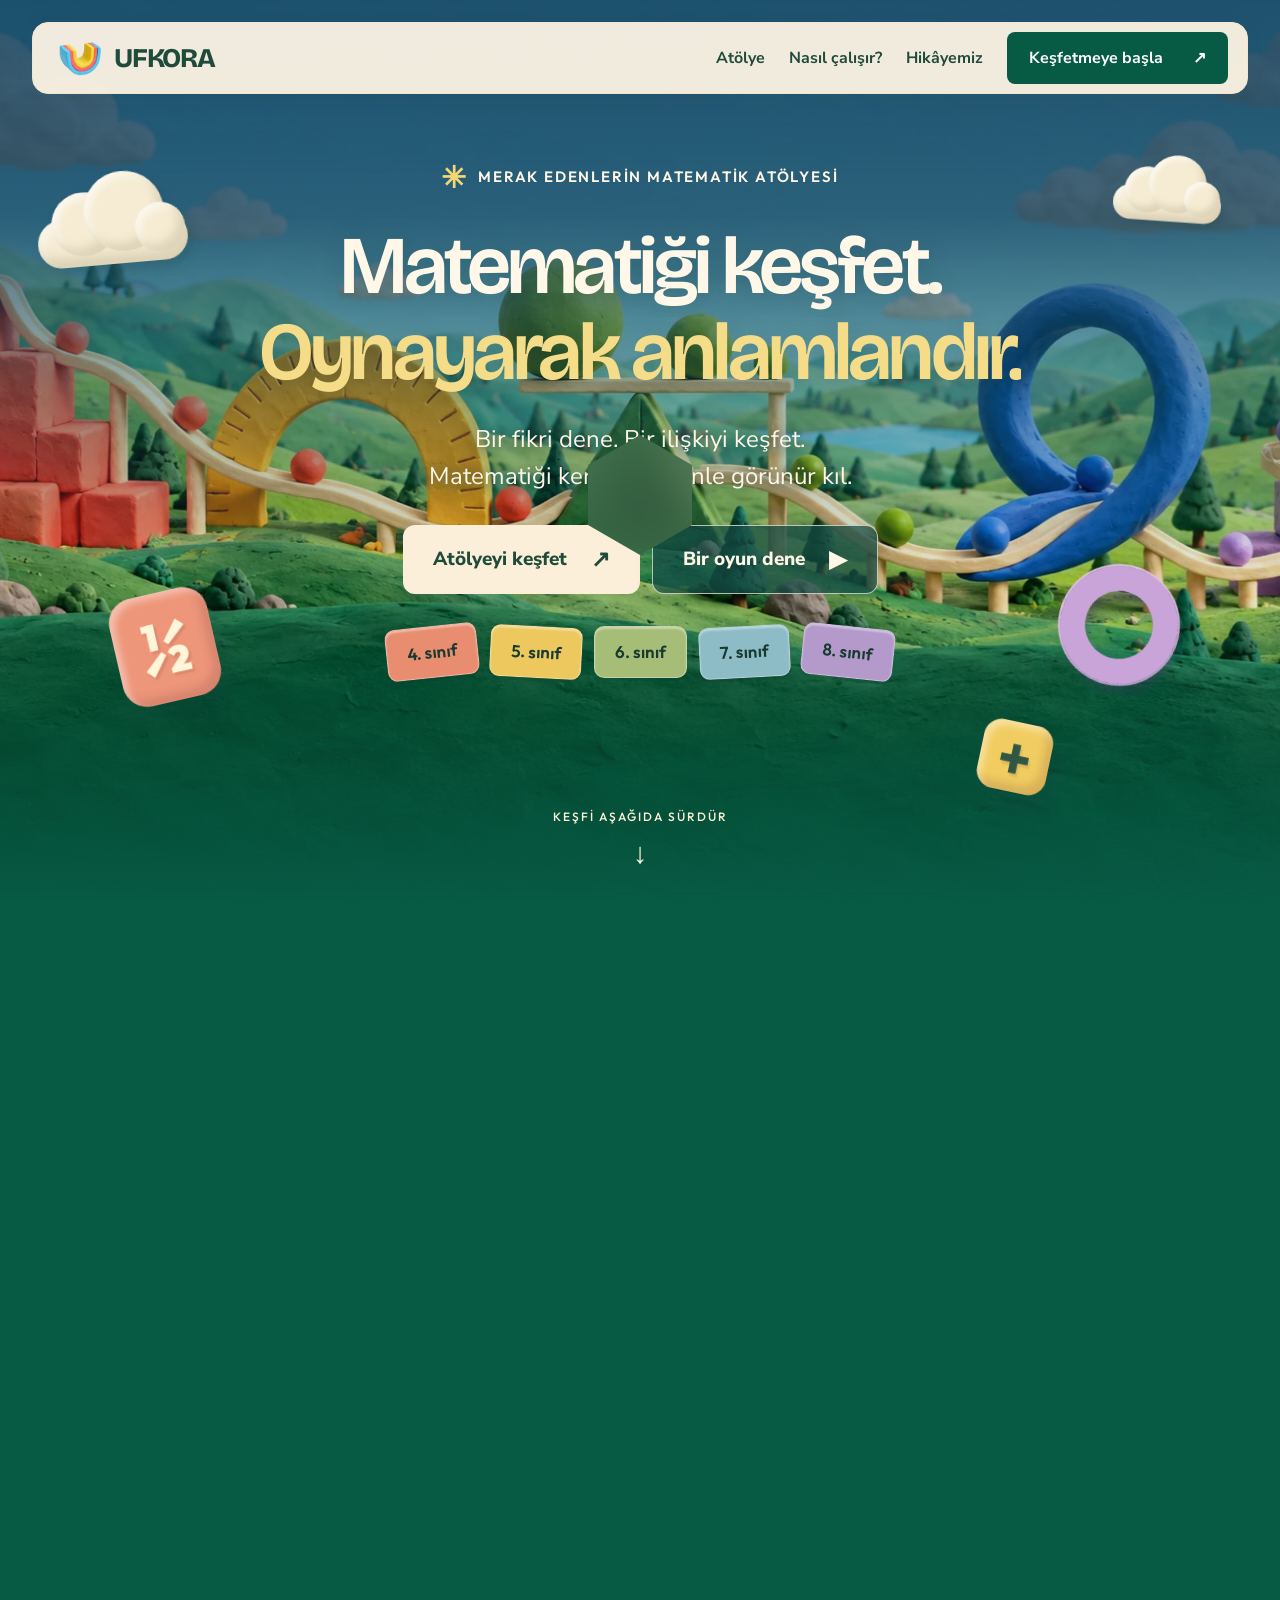
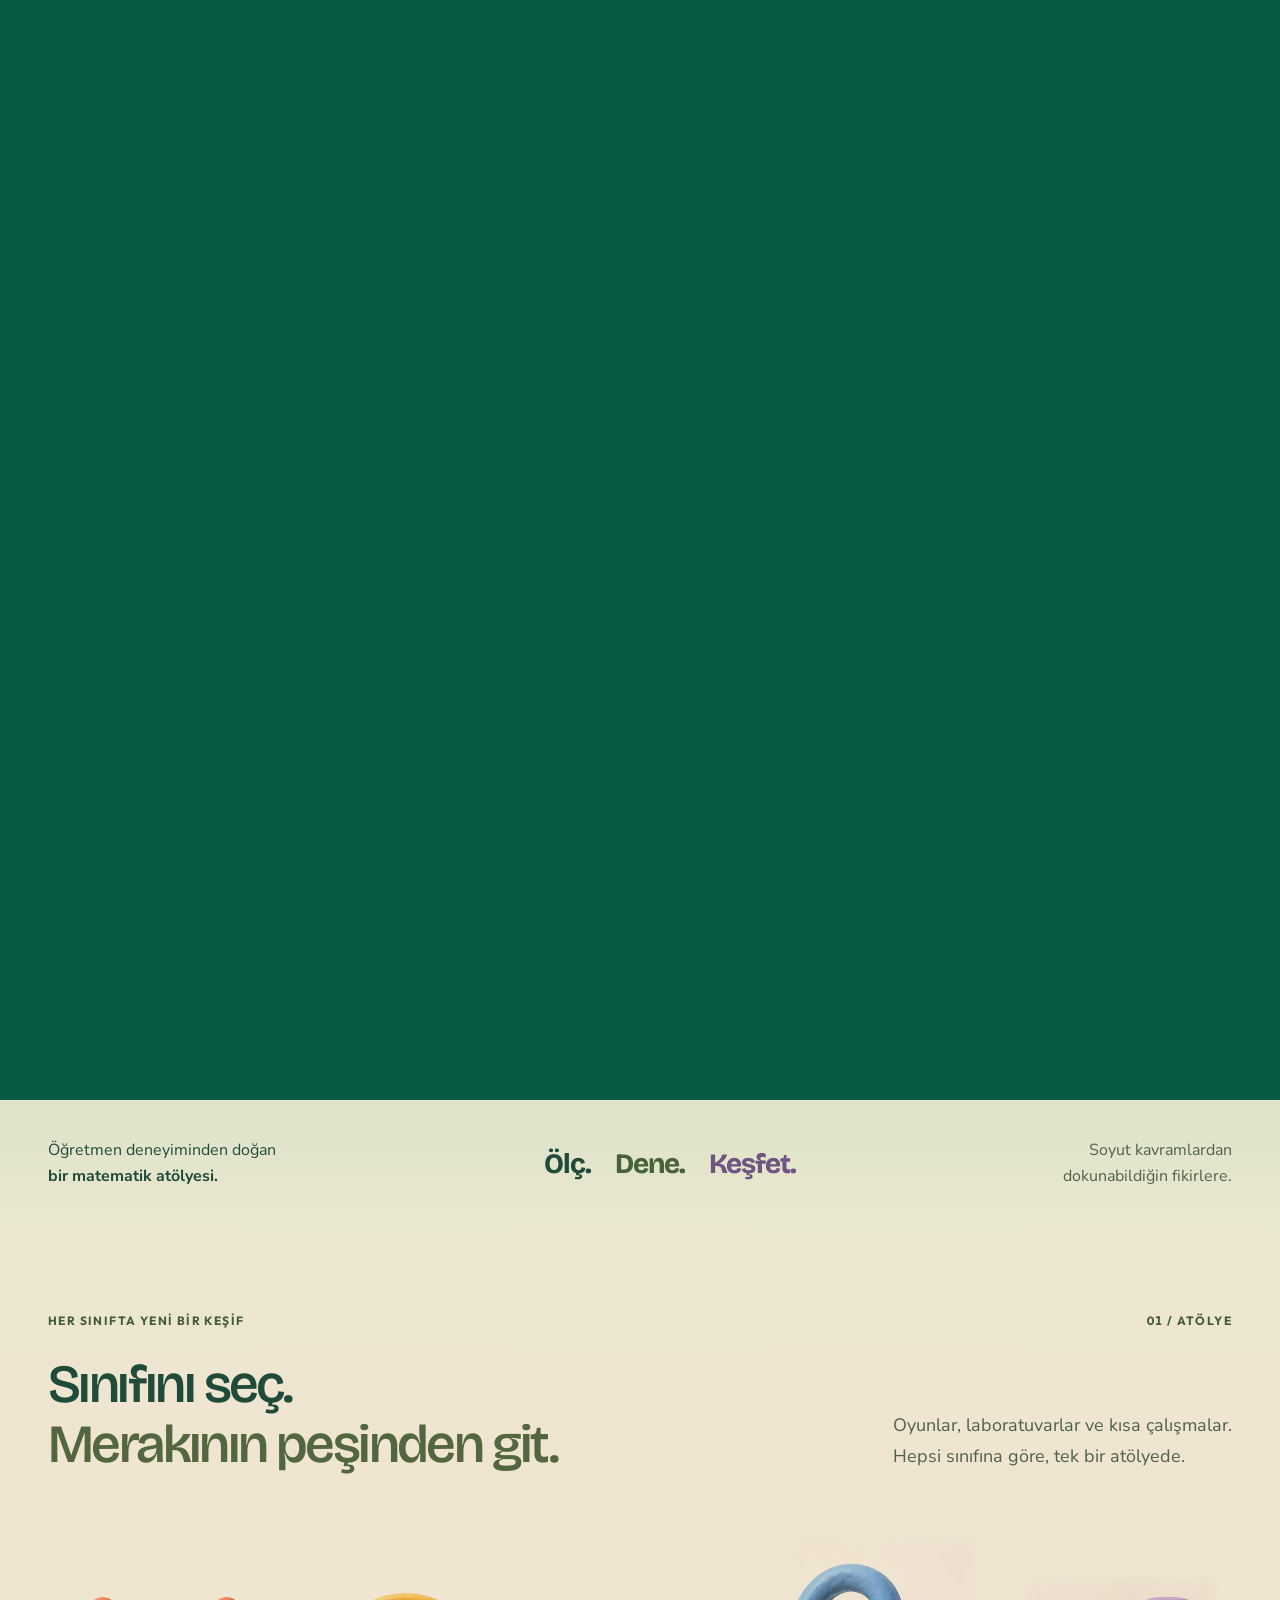
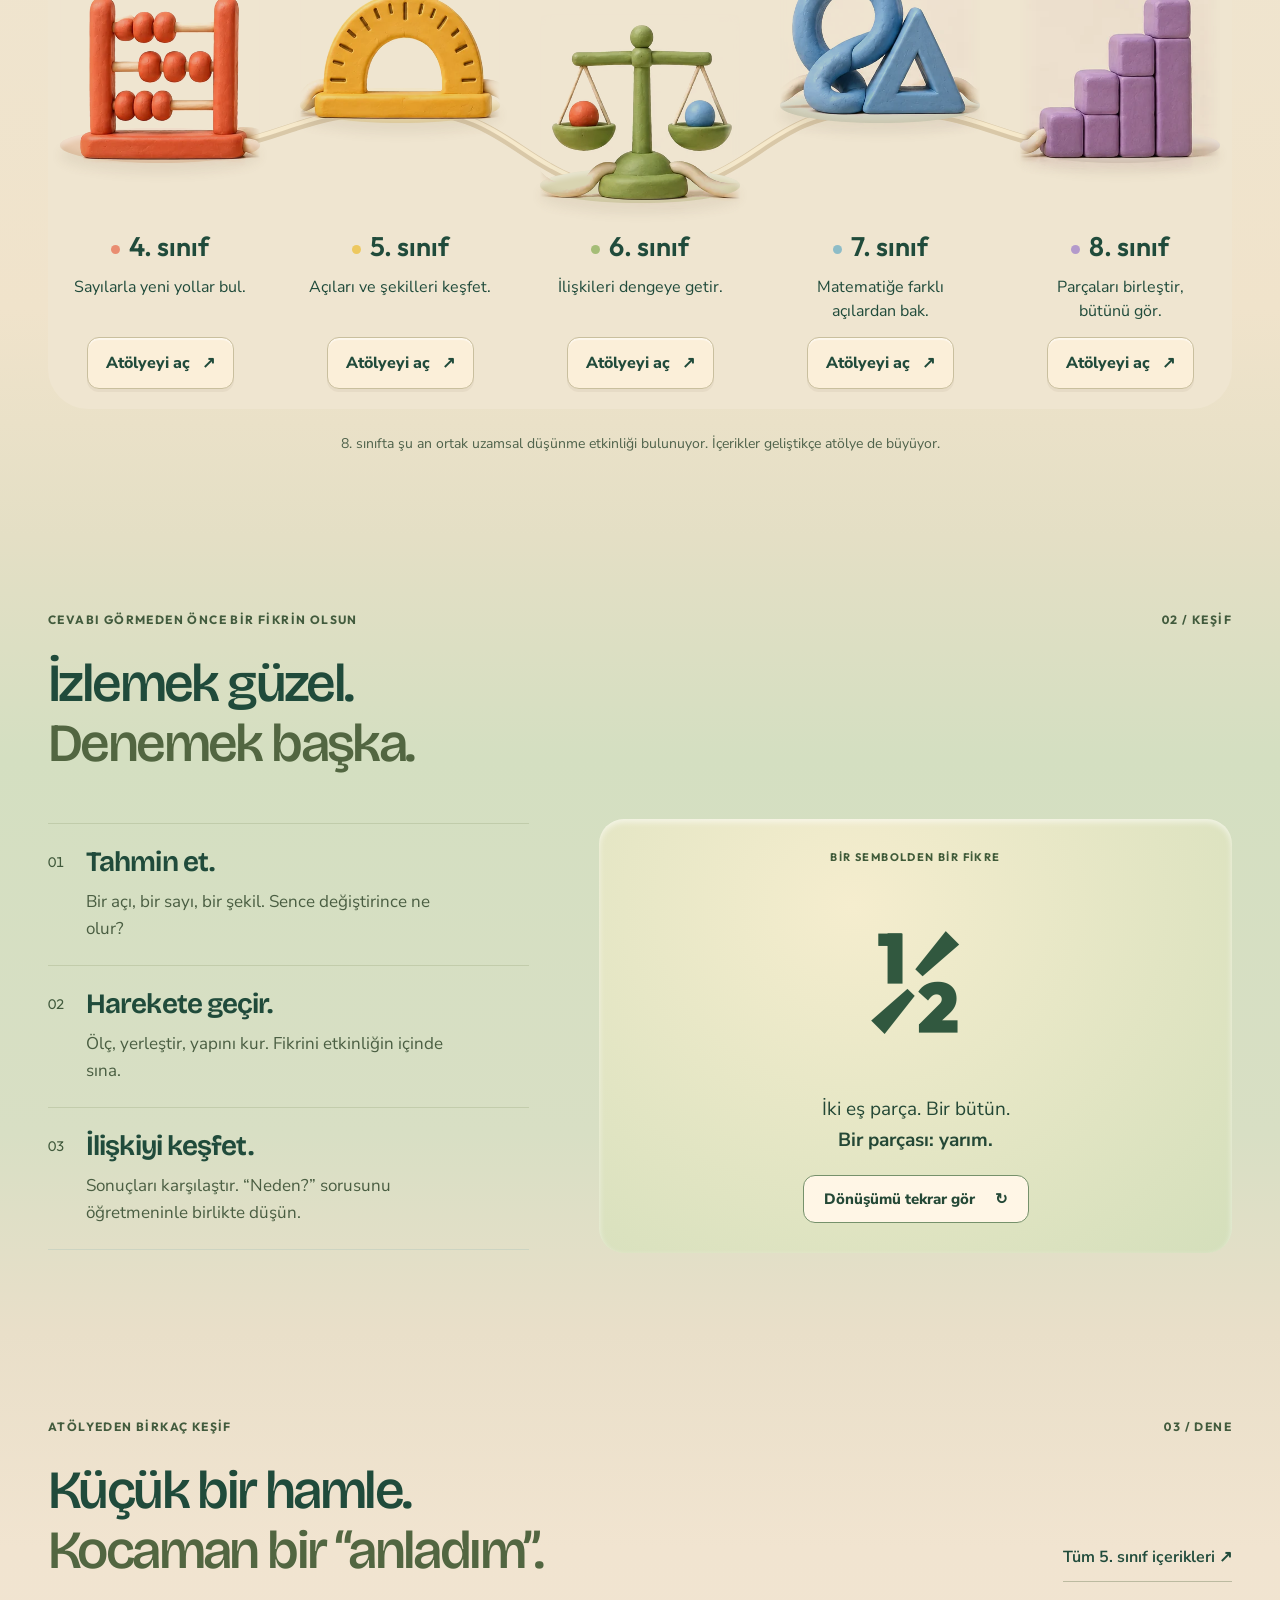
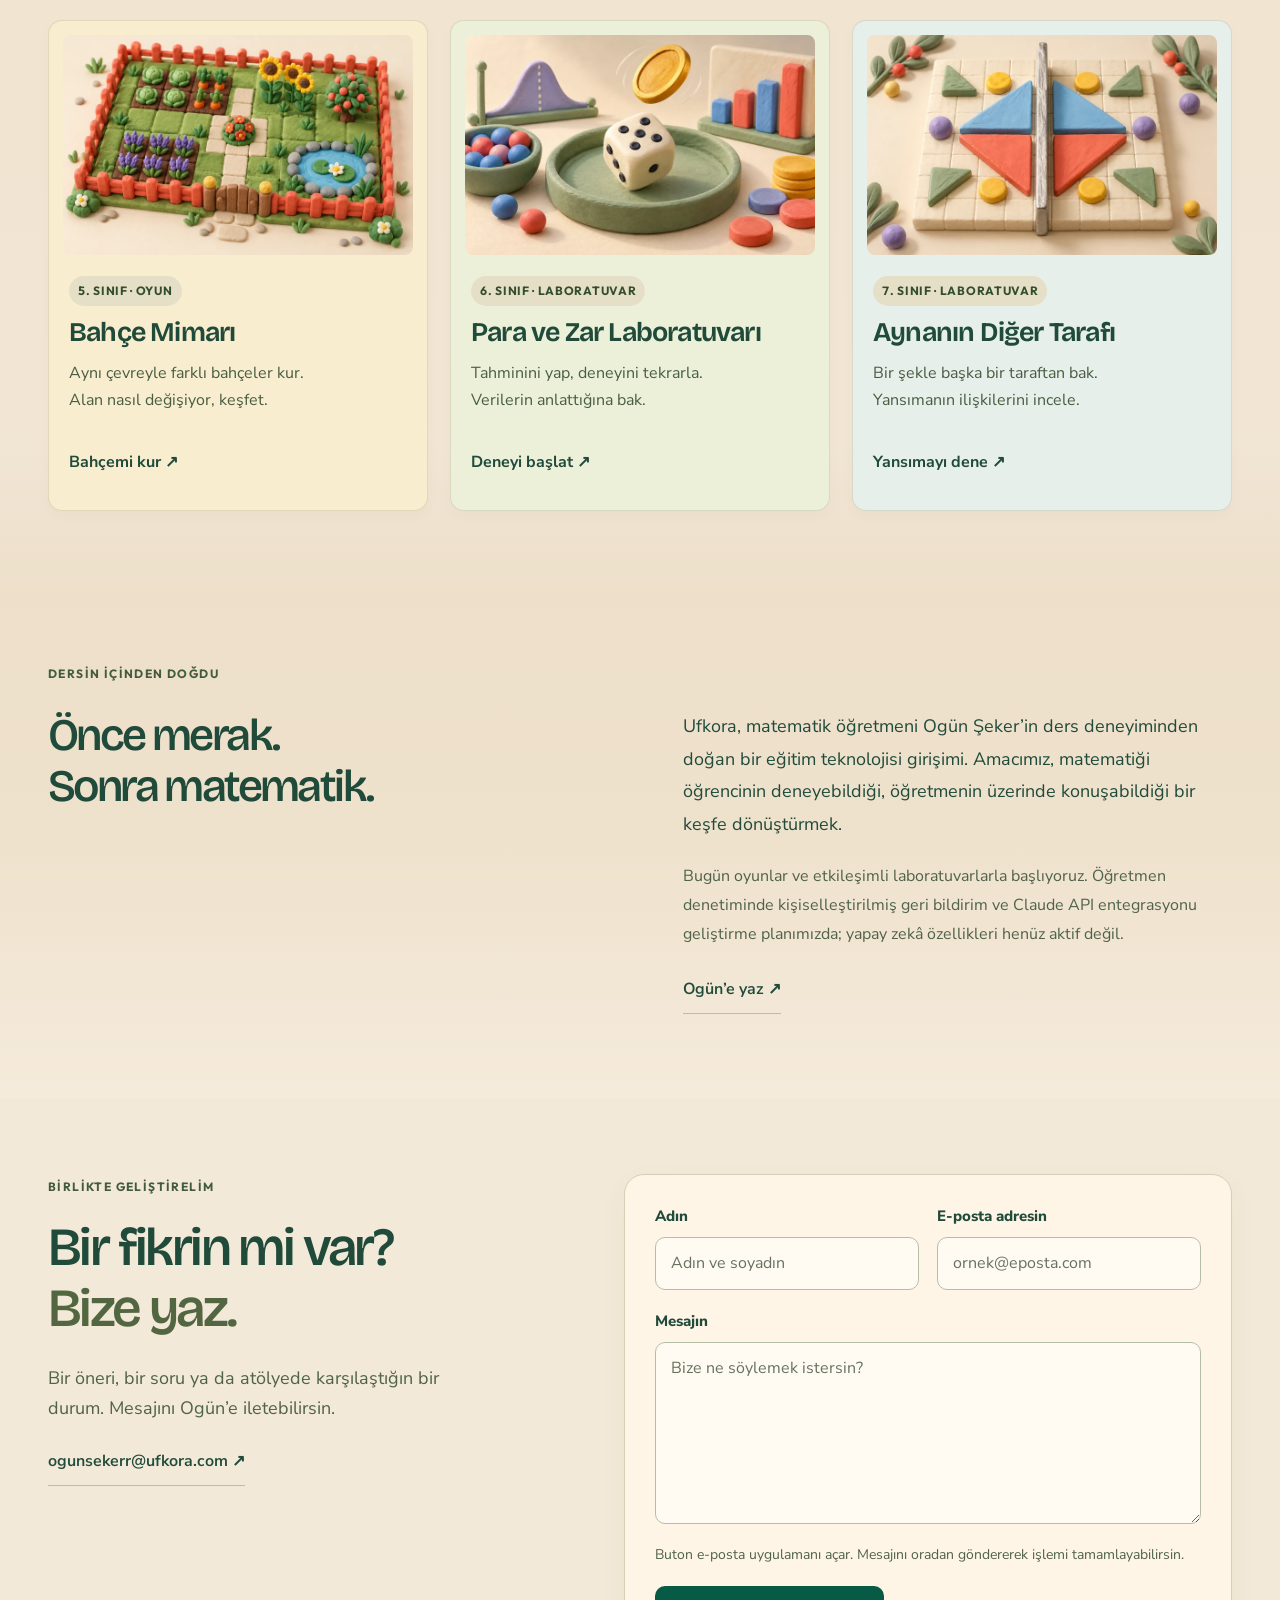
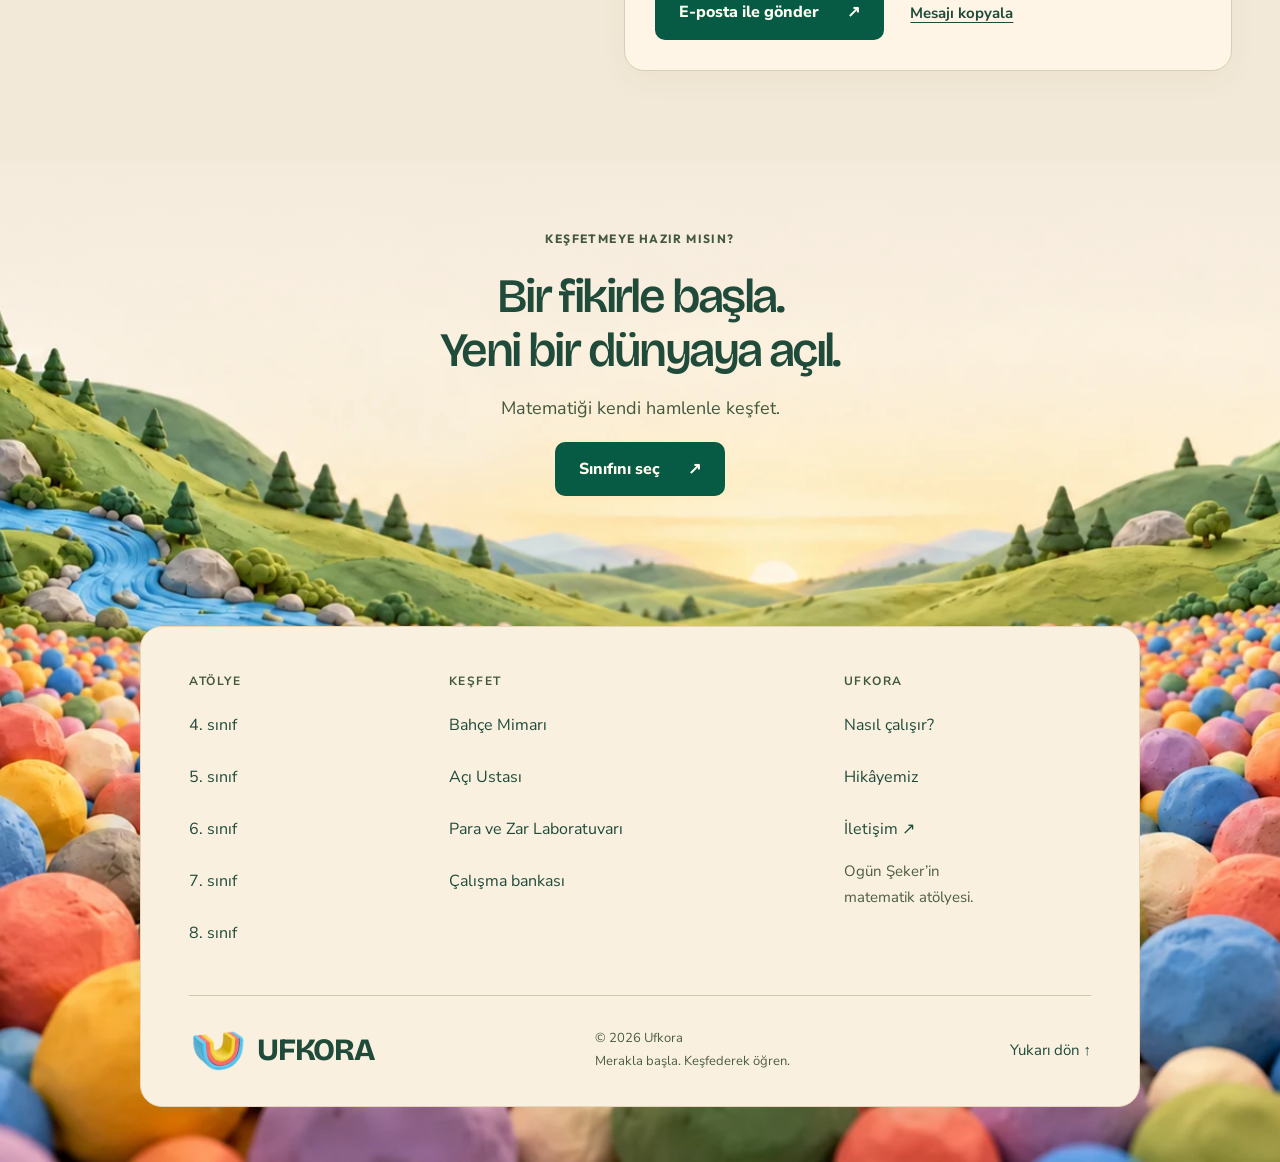
==== index.html @ 6e8435de "feat: T21–T22 pilot data and clay garden framing" ====
<!doctype html><html lang="tr"><head><meta charset="utf-8"><meta name="viewport" content="width=device-width,initial-scale=1,viewport-fit=cover"><meta name="theme-color" content="#075d47"><title>Ufkora — Matematiğe bir de dokun</title><meta name="description" content="4–8. sınıflar için oyunlar, etkileşimli matematik laboratuvarları ve keşif etkinlikleri."><link rel="stylesheet" href="assets/site.css"><link rel="stylesheet" href="features/home/home.css?v=20261023-tabs16"><link rel="stylesheet" href="features/entrance/transition.css?v=20261022-staged8"><link rel="stylesheet" href="features/home/class-stations.css?v=20261023-clay-islands"><link rel="stylesheet" href="features/home/class-stations-mobile.css?v=20261023-t15"><link rel="stylesheet" href="features/shared/card-art.css?v=20261023-t22"><link rel="stylesheet" href="features/shared/class-world-art.css?v=20261023-clay-world"><link rel="icon" type="image/png" href="/assets/ufkora-favicon.png"></head><body class="home-page"><a class="skip-link" href="#main">İçeriğe geç</a><main id="main"><div class="entrance-sequence" id="entrance-sequence"><div class="entrance-stage"><div class="hero-shell"><header class="site-header"><a class="brand" href="/" aria-label="Ufkora ana sayfa"><img class="brand-logo" src="/assets/ufkora-clay-logo.webp" alt="" width="56" height="56"><span class="brand-word">UFKORA</span></a><button class="menu-toggle" aria-expanded="false" aria-controls="main-nav">Menü <span>＋</span></button><nav id="main-nav" aria-label="Ana menü"><a href="/#atolye">Atölye</a><a href="/#nasil">Nasıl çalışır?</a><a href="/#hakkimizda">Hikâyemiz</a><a class="nav-cta" href="atolye.html?sinif=5">Keşfetmeye başla <span>↗</span></a></nav></header><section class="hero hero-immersive" aria-labelledby="hero-title">
<div class="hero-scene" aria-hidden="true"><img src="assets/clay-hero.webp" alt="" fetchpriority="high" width="1672" height="941"></div>
<div class="scene-ornaments" aria-hidden="true"><div class="clay-cloud cloud-left"><i></i><i></i><i></i></div><div class="clay-cloud cloud-right"><i></i><i></i><i></i></div><span class="clay-fraction">½</span><span class="clay-ring"></span><span class="clay-plus">+</span></div><div class="hero-copy wrap">
<p class="hero-kicker"><span aria-hidden="true">✳</span> MERAK EDENLERİN MATEMATİK ATÖLYESİ</p>
<h1 id="hero-title"><span class="title-line"><span>Matematiği <span class="reveal-word">keşfet<span class="word-scribble" aria-hidden="true"><svg viewBox="0 0 260 110" preserveAspectRatio="none" focusable="false"><g fill="none" stroke="#202a26" stroke-width="8" stroke-linecap="round" stroke-linejoin="round"><path d="M7 38 Q65 12 126 26 T251 23 L14 48 Q97 25 251 38 L9 61 Q114 38 251 51 L15 77 Q116 49 252 64 L14 90 Q135 65 249 78"/><path d="M17 29 L238 91 M10 84 L242 29 M33 22 L223 96 M47 93 L230 17"/></g></svg></span><span class="word-eraser" aria-hidden="true"></span></span>.</span></span><span class="title-line"><em>Oynayarak anlamlandır.</em></span></h1>
<p class="hero-description">Bir fikri dene. Bir ilişkiyi keşfet.<br>Matematiği kendi hamlenle görünür kıl.</p>
<div class="hero-actions"><a class="btn cream" href="#atolye-onizleme">Atölyeyi keşfet <span aria-hidden="true">↗</span></a><a class="btn hero-secondary" href="oyun-atolyesi/bahce.html">Bir oyun dene <span aria-hidden="true">▶</span></a></div>
<nav class="hero-grades" aria-label="Doğrudan sınıf atölyesine git">
<a class="coral" href="atolye.html?sinif=4">4. sınıf</a><a class="yellow" href="atolye.html?sinif=5">5. sınıf</a><a class="green" href="atolye.html?sinif=6">6. sınıf</a><a class="blue" href="atolye.html?sinif=7">7. sınıf</a><a class="purple" href="atolye.html?sinif=8">8. sınıf</a>
</nav>
</div>
<a class="hero-scroll" href="#atolye-onizleme"><span>KEŞFİ AŞAĞIDA SÜRDÜR</span><span aria-hidden="true">↓</span></a>
</section></div>
<div class="clay-gateway" aria-hidden="true"><svg viewBox="0 0 1348 936" focusable="false"><defs><linearGradient id="gateway-clay" x1="0" y1="0" x2="1" y2="1"><stop stop-color="#ffedb4"/><stop offset=".5" stop-color="#e7c575"/><stop offset="1" stop-color="#b98b50"/></linearGradient></defs><path class="gateway-outline" fill="none" stroke="url(#gateway-clay)" stroke-width="18" stroke-linejoin="round"/><path class="gateway-highlight" fill="none" stroke="#fff0bd" stroke-width="2" stroke-linejoin="round" opacity=".55"/></svg></div>
<section class="portal-section" id="atolye-onizleme" aria-labelledby="portal-heading">
<div class="portal-intro wrap"><span class="eyebrow">BİR TIKLA İÇERİDESİN</span><h2 id="portal-heading">Merakını yanında getir.</h2><p>Sınıfını seç, ilk keşfine başla.</p></div>
<div class="portal-perspective wrap"><div class="workshop-preview yellow" id="workshop-preview">
<div class="preview-chrome"><span class="preview-dots" aria-hidden="true"><i></i><i></i><i></i></span><span>ufkora / atölye</span><span class="preview-live"><i aria-hidden="true"></i> Keşfe açık</span></div>
<div class="preview-body"><div class="class-world" id="class-world"><div><span class="eyebrow">AYNI MERAK, YENİ BİR DÜNYA</span><p id="class-world-caption">Açıları keşfet.</p></div><div id="class-world-object" aria-hidden="true"></div></div><div class="preview-heading"><div><span class="eyebrow">HER HAMLEDE YENİ BİR İHTİMAL</span><h3 id="preview-title">5. sınıf atölyesi</h3></div><span class="preview-number" id="preview-number" aria-hidden="true">5</span></div>
<div class="preview-grades" role="group" aria-label="Önizlemede sınıf seçimi"><button type="button" class="coral" data-preview-grade="4" aria-pressed="false">4. sınıf</button><button type="button" class="yellow" data-preview-grade="5" aria-pressed="true">5. sınıf</button><button type="button" class="green" data-preview-grade="6" aria-pressed="false">6. sınıf</button><button type="button" class="blue" data-preview-grade="7" aria-pressed="false">7. sınıf</button><button type="button" class="purple" data-preview-grade="8" aria-pressed="false">8. sınıf</button></div>
<div class="preview-tabs" role="tablist" aria-label="Atölye içerik türü"><button type="button" id="preview-activities-tab" role="tab" aria-selected="true" aria-controls="preview-cards" tabindex="0" data-preview-type="activities">Etkinlikler <span aria-hidden="true">↗</span></button><button type="button" id="preview-games-tab" role="tab" aria-selected="false" aria-controls="preview-cards" tabindex="-1" data-preview-type="games">Oyunlar <span aria-hidden="true">▶</span></button></div>
<p class="preview-status" id="preview-status" role="status" aria-live="polite"></p>
<div class="preview-cards" id="preview-cards" role="tabpanel" aria-labelledby="preview-activities-tab"></div>
<div class="preview-footer"><span>Bir şekli değiştir. Bir fikri sına.</span><a id="preview-all" href="atolye.html?sinif=5">5. sınıf atölyesini aç <span aria-hidden="true">↗</span></a></div>
<noscript><p>Oyunları ve etkinlikleri <a href="atolye.html?sinif=5">5. sınıf atölyesinde</a> keşfet.</p></noscript>
</div></div></div>
</section>
</div></div><section class="intro-strip wrap"><p>Öğretmen deneyiminden doğan<br><b>bir matematik atölyesi.</b></p><div><span>Ölç.</span><span>Dene.</span><span>Keşfet.</span></div><p>Soyut kavramlardan<br>dokunabildiğin fikirlere.</p></section>
<section class="workshop wrap" id="atolye" aria-labelledby="class-stations-title"><div class="section-top"><span class="eyebrow">HER SINIFTA YENİ BİR KEŞİF</span><span class="tiny">01 / ATÖLYE</span></div><div class="section-head"><h2 id="class-stations-title">Sınıfını seç.<br><em>Merakının peşinden git.</em></h2><p>Oyunlar, laboratuvarlar ve kısa çalışmalar.<br>Hepsi sınıfına göre, tek bir atölyede.</p></div><div class="class-stations-scene"><svg class="station-route" viewBox="0 0 1000 300" preserveAspectRatio="none" aria-hidden="true" focusable="false"><path d="M100 236C200 236 200 196 300 196S400 276 500 276S600 196 700 196S800 236 900 236"/><path class="station-route-light" d="M100 236C200 236 200 196 300 196S400 276 500 276S600 196 700 196S800 236 900 236"/></svg><img class="class-stations-mobile-scene" src="assets/clay-journey.webp" alt="Mercan abaküs, sarı açıölçer, yeşil terazi, mavi geometrik nesne ve mor küpler kıvrımlı bir hatla birbirine bağlı" loading="lazy" width="1942" height="809"><nav class="class-stations" aria-label="Sınıf atölyeleri"><ol role="list"><li class="class-station coral"><a href="atolye.html?sinif=4" aria-label="4. sınıf atölyesini aç"><span class="station-art" aria-hidden="true"><span class="station-clay station-clay--4"></span></span><span class="station-grade">4. sınıf</span><span class="station-caption">Sayılarla yeni yollar bul.</span><span class="station-action">Atölyeyi aç <span aria-hidden="true">↗</span></span></a></li>
<li class="class-station yellow"><a href="atolye.html?sinif=5" aria-label="5. sınıf atölyesini aç"><span class="station-art" aria-hidden="true"><span class="station-clay station-clay--5"></span></span><span class="station-grade">5. sınıf</span><span class="station-caption">Açıları ve şekilleri keşfet.</span><span class="station-action">Atölyeyi aç <span aria-hidden="true">↗</span></span></a></li>
<li class="class-station green"><a href="atolye.html?sinif=6" aria-label="6. sınıf atölyesini aç"><span class="station-art" aria-hidden="true"><span class="station-clay station-clay--6"></span></span><span class="station-grade">6. sınıf</span><span class="station-caption">İlişkileri dengeye getir.</span><span class="station-action">Atölyeyi aç <span aria-hidden="true">↗</span></span></a></li>
<li class="class-station blue"><a href="atolye.html?sinif=7" aria-label="7. sınıf atölyesini aç"><span class="station-art" aria-hidden="true"><span class="station-clay station-clay--7"></span></span><span class="station-grade">7. sınıf</span><span class="station-caption">Matematiğe farklı açılardan bak.</span><span class="station-action">Atölyeyi aç <span aria-hidden="true">↗</span></span></a></li>
<li class="class-station purple"><a href="atolye.html?sinif=8" aria-label="8. sınıf atölyesini aç"><span class="station-art" aria-hidden="true"><span class="station-clay station-clay--8"></span></span><span class="station-grade">8. sınıf</span><span class="station-caption">Parçaları birleştir, bütünü gör.</span><span class="station-action">Atölyeyi aç <span aria-hidden="true">↗</span></span></a></li></ol></nav></div><p class="quiet-note">8. sınıfta şu an ortak uzamsal düşünme etkinliği bulunuyor. İçerikler geliştikçe atölye de büyüyor.</p></section>
<section class="discovery" id="nasil"><div class="wrap"><div class="section-top"><span class="eyebrow">CEVABI GÖRMEDEN ÖNCE BİR FİKRİN OLSUN</span><span class="tiny">02 / KEŞİF</span></div><h2>İzlemek güzel.<br><em>Denemek başka.</em></h2><div class="discovery-grid"><div class="steps"><article><span>01</span><div><h3>Tahmin et.</h3><p>Bir açı, bir sayı, bir şekil. Sence değiştirince ne olur?</p></div></article><article><span>02</span><div><h3>Harekete geçir.</h3><p>Ölç, yerleştir, yapını kur. Fikrini etkinliğin içinde sına.</p></div></article><article><span>03</span><div><h3>İlişkiyi keşfet.</h3><p>Sonuçları karşılaştır. “Neden?” sorusunu öğretmeninle birlikte düşün.</p></div></article></div><div class="clay-window fraction-demo" id="fraction-demo"><span class="eyebrow">BİR SEMBOLDEN BİR FİKRE</span><div class="fraction-stage"><span class="fraction-symbol" aria-hidden="true">½</span><div class="fraction-model" role="img" aria-label="Bir bütünün iki eş parçasından biri"><span></span><span></span></div></div><p>İki eş parça. Bir bütün.<br><strong>Bir parçası: yarım.</strong></p><button type="button" id="fraction-replay">Dönüşümü tekrar gör <span aria-hidden="true">↻</span></button></div></div></div></section>
<section class="featured wrap"><div class="section-top"><span class="eyebrow">ATÖLYEDEN BİRKAÇ KEŞİF</span><span class="tiny">03 / DENE</span></div><div class="section-head"><h2>Küçük bir hamle.<br><em>Kocaman bir “anladım”.</em></h2><a class="text-link" href="atolye.html?sinif=5">Tüm 5. sınıf içerikleri ↗</a></div><div class="feature-cards"><a class="feature yellow" href="oyun-atolyesi/bahce.html"><div class="feature-visual garden"><img src="assets/activities/bahce.webp" alt="" loading="lazy" width="768" height="512"></div><span class="pill">5. SINIF · OYUN</span><h3>Bahçe Mimarı</h3><p>Aynı çevreyle farklı bahçeler kur.<br>Alan nasıl değişiyor, keşfet.</p><b>Bahçemi kur ↗</b></a><a class="feature green" href="etkinlikler/olasilik-laboratuvari.html"><div class="feature-visual chance"><img src="assets/activities/olasilik.webp" alt="" loading="lazy" width="768" height="512"></div><span class="pill">6. SINIF · LABORATUVAR</span><h3>Para ve Zar Laboratuvarı</h3><p>Tahminini yap, deneyini tekrarla.<br>Verilerin anlattığına bak.</p><b>Deneyi başlat ↗</b></a><a class="feature blue" href="etkinlikler/yansima.html"><div class="feature-visual mirror"><img src="assets/activities/yansima.webp" alt="" loading="lazy" width="768" height="512"></div><span class="pill">7. SINIF · LABORATUVAR</span><h3>Aynanın Diğer Tarafı</h3><p>Bir şekle başka bir taraftan bak.<br>Yansımanın ilişkilerini incele.</p><b>Yansımayı dene ↗</b></a></div></section>
<section class="story wrap" id="hakkimizda"><span class="eyebrow">DERSİN İÇİNDEN DOĞDU</span><div><h2>Önce merak.<br>Sonra matematik.</h2><div><p>Ufkora, matematik öğretmeni Ogün Şeker’in ders deneyiminden doğan bir eğitim teknolojisi girişimi. Amacımız, matematiği öğrencinin deneyebildiği, öğretmenin üzerinde konuşabildiği bir keşfe dönüştürmek.</p><p class="muted">Bugün oyunlar ve etkileşimli laboratuvarlarla başlıyoruz. Öğretmen denetiminde kişiselleştirilmiş geri bildirim ve Claude API entegrasyonu geliştirme planımızda; yapay zekâ özellikleri henüz aktif değil.</p><a class="text-link" href="#iletisim">Ogün’e yaz ↗</a></div></div></section>
<section class="contact-section wrap" id="iletisim" aria-labelledby="contact-title"><div class="contact-copy"><span class="eyebrow">BİRLİKTE GELİŞTİRELİM</span><h2 id="contact-title">Bir fikrin mi var?<br><em>Bize yaz.</em></h2><p>Bir öneri, bir soru ya da atölyede karşılaştığın bir durum. Mesajını Ogün’e iletebilirsin.</p><a class="text-link" href="mailto:ogunsekerr@ufkora.com">ogunsekerr@ufkora.com ↗</a></div><form id="contact-form" class="contact-form" aria-label="İletişim formu"><div class="contact-honey" aria-hidden="true"><label>Web sitesi<input name="website" type="text" tabindex="-1" autocomplete="off"></label></div><div class="contact-fields"><label for="contact-name">Adın<input id="contact-name" name="name" autocomplete="name" required maxlength="100" placeholder="Adın ve soyadın"></label><label for="contact-email">E-posta adresin<input id="contact-email" name="email" type="email" autocomplete="email" required maxlength="200" placeholder="ornek@eposta.com"></label></div><label for="contact-message">Mesajın<textarea id="contact-message" name="message" required minlength="10" maxlength="3000" rows="6" placeholder="Bize ne söylemek istersin?" aria-describedby="contact-help"></textarea></label><p id="contact-help" class="contact-help">Buton e-posta uygulamanı açar. Mesajını oradan göndererek işlemi tamamlayabilirsin.</p><div class="contact-actions"><button class="btn forest" type="submit">E-posta ile gönder <span aria-hidden="true">↗</span></button><button class="contact-copy-button" type="button" id="copy-message">Mesajı kopyala</button></div><p id="contact-status" role="status" aria-live="polite"></p><noscript>Mesajını doğrudan <a href="mailto:ogunsekerr@ufkora.com">ogunsekerr@ufkora.com</a> adresine gönderebilirsin.</noscript></form></section>
<section class="closing-landscape" aria-labelledby="closing-title"><div class="closing-invite"><span class="eyebrow">KEŞFETMEYE HAZIR MISIN?</span><h2 id="closing-title">Bir fikirle başla.<br>Yeni bir dünyaya açıl.</h2><p>Matematiği kendi hamlenle keşfet.</p><a class="btn forest" href="#atolye">Sınıfını seç <span>↗</span></a></div><footer class="footer-panel"><div class="footer-columns"><div><span class="footer-heading">ATÖLYE</span><a href="atolye.html?sinif=4">4. sınıf</a><a href="atolye.html?sinif=5">5. sınıf</a><a href="atolye.html?sinif=6">6. sınıf</a><a href="atolye.html?sinif=7">7. sınıf</a><a href="atolye.html?sinif=8">8. sınıf</a></div><div><span class="footer-heading">KEŞFET</span><a href="oyun-atolyesi/bahce.html">Bahçe Mimarı</a><a href="etkinlikler/aci-ustasi.html">Açı Ustası</a><a href="etkinlikler/olasilik-laboratuvari.html">Para ve Zar Laboratuvarı</a><a href="oyun-atolyesi/etkinlikler.html">Çalışma bankası</a></div><div><span class="footer-heading">UFKORA</span><a href="#nasil">Nasıl çalışır?</a><a href="#hakkimizda">Hikâyemiz</a><a href="#iletisim">İletişim ↗</a><p>Ogün Şeker’in<br>matematik atölyesi.</p></div></div><div class="footer-bottom"><a class="brand" href="/"><img class="brand-logo" src="/assets/ufkora-clay-logo.webp" alt="" width="56" height="56"><span class="brand-word">UFKORA</span></a><span>© 2026 Ufkora<br>Merakla başla. Keşfederek öğren.</span><a href="#main">Yukarı dön ↑</a></div></footer></section></main><script src="catalog.js?v=20261023-t21"></script><script src="features/shared/clay-motifs.js?v=20261022-crisp7"></script><script src="features/home/workshop-preview.js?v=20261023-t22"></script><script src="features/entrance/transition.js?v=20261022-staged8"></script><script src="assets/site.js"></script><script src="assets/contact.js"></script></body></html>
---- assets/site.css ----
@import url('/assets/typography.css');
:root{--ink:#153d35;--muted:#63736b;--cream:#f7f7ee;--forest:#075d47;--lime:#dbed5b;--coral:#ee927d;--yellow:#f1d470;--green:#a9c692;--blue:#9ecad9;--purple:#bcb0df}*{box-sizing:border-box}html{scroll-behavior:smooth;scroll-padding-top:30px}body{margin:0;background:var(--cream);color:var(--ink);font-family:'Nunito Sans',Arial,sans-serif;-webkit-font-smoothing:antialiased}a{color:inherit;text-decoration:none}button,input,select{font:inherit}button,a,input,select{-webkit-tap-highlight-color:transparent}a:focus-visible,button:focus-visible,input:focus-visible,select:focus-visible{outline:3px solid #ff936d;outline-offset:5px}.wrap{width:min(1280px,calc(100% - 96px));margin-inline:auto}.site-header{position:absolute;z-index:10;top:22px;left:32px;right:32px;display:flex;align-items:center;justify-content:space-between;padding:13px 19px 13px 23px;border:1px solid #ffffff85;border-radius:16px;background:#fffff4f2;box-shadow:0 3px 20px #103d3610;gap:25px}.brand{display:flex;align-items:center;font:800 31px/1 'Bricolage Grotesque',Arial,sans-serif;letter-spacing:-1.7px;white-space:nowrap}.brand-mark{display:grid;place-items:center;width:27px;height:27px;border-radius:9px;background:var(--lime);font-size:22px;margin-right:8px;letter-spacing:-2px;transform:rotate(-10deg)}.brand-dot{color:#a3ae35}.site-header nav{display:flex;align-items:center;gap:32px;font-size:13px;font-weight:550}.nav-cta{background:var(--forest);color:white;padding:13px 18px;border-radius:8px;display:flex;gap:30px;align-items:center}.menu-toggle{display:none}.hero-shell{background:var(--forest);border-radius:0 0 30px 30px;overflow:hidden;position:relative}.hero-scene{height:clamp(400px,39vw,610px);position:relative;background:#94d7cd}.hero-scene img{width:100%;height:100%;object-fit:cover;object-position:center 49%;display:block}.hero-scene:after{content:'';position:absolute;inset:auto 0 0;height:110px;background:linear-gradient(transparent,var(--forest))}.hero-copy{color:#f8fae9;display:grid;grid-template-columns:1.3fr 1fr;align-items:center;gap:70px;padding:16px 0 65px;position:relative}.hero h1{font:600 clamp(52px,6.2vw,90px)/1.04 'Bricolage Grotesque',Arial,sans-serif;letter-spacing:-5px;margin:0}.hero h1 em{font-style:normal;color:#e6ed8c}.hero-copy p{font-size:18px;line-height:1.6;margin:0 0 24px;color:#e0eadb}.hero-actions{display:flex;flex-wrap:wrap;gap:10px}.btn{display:inline-flex;align-items:center;justify-content:space-between;gap:28px;padding:14px 17px;font-size:13px;font-weight:650;border-radius:7px;transition:transform .2s}.btn:hover{transform:translateY(-3px)}.cream{background:#f4f5e9;color:var(--ink)}.lime{background:var(--lime);color:var(--ink)}.micro{font-size:11px;display:block;margin-top:18px;color:#bdcebb}.intro-strip{display:flex;justify-content:space-between;align-items:center;gap:30px;padding-top:37px;padding-bottom:37px;border-bottom:1px solid #d4dbcc}.intro-strip p{font-size:13px;line-height:1.6;margin:0}.intro-strip p:last-child{color:var(--muted);text-align:right}.intro-strip>div{display:flex;gap:24px;font-family:'Bricolage Grotesque',Arial,sans-serif;font-weight:750;font-size:25px;letter-spacing:-1px}.intro-strip>div span:nth-child(2){color:#6a995d}.intro-strip>div span:nth-child(3){color:#9b7bbd}.section-top{display:flex;justify-content:space-between;gap:20px;align-items:center}.eyebrow,.tiny{font-size:10px;font-weight:650;letter-spacing:1.7px}.tiny{color:#768277;letter-spacing:1px}.workshop{padding-top:95px;padding-bottom:95px}.section-head{display:flex;align-items:flex-end;justify-content:space-between;gap:40px;margin:25px 0 38px}h2{font:550 clamp(34px,4.2vw,59px)/1.12 'Bricolage Grotesque',Arial,sans-serif;letter-spacing:-2.6px;margin:0}h2 em{font-style:normal;color:#778b70}.section-head>p{font-size:15px;line-height:1.7;color:var(--muted);margin:0 0 4px}.class-list{border-top:1px solid #ced6c9}.class-link{display:flex;align-items:center;gap:30px;border-bottom:1px solid #ced6c9;padding:20px 24px;transition:background .2s,padding .2s}.class-link:hover{background:var(--class-bg);padding-left:35px}.class-no{width:170px;display:flex;align-items:baseline;gap:9px;font:700 42px/1 'Bricolage Grotesque',sans-serif;color:var(--ink)}.class-no small{font-size:17px;font-weight:550}.class-link>span:nth-child(2){font-size:16px;flex:1}.class-link b{display:grid;place-items:center;background:var(--class-bg);width:42px;height:42px;border-radius:50%;font-size:22px;font-weight:400}.coral{--class-bg:var(--coral)}.yellow{--class-bg:var(--yellow)}.green{--class-bg:var(--green)}.blue{--class-bg:var(--blue)}.purple{--class-bg:var(--purple)}.quiet-note{font-size:11px;line-height:1.6;color:var(--muted);margin:18px 0 0}.discovery{background:#e9eddf;border-radius:28px;padding:80px 0 85px}.discovery h2{margin:25px 0 45px}.discovery-grid{display:grid;grid-template-columns:.95fr 1.25fr;gap:70px;align-items:center}.steps article{display:flex;gap:22px;padding:22px 0;border-top:1px solid #ccd4c2}.steps article:last-child{border-bottom:1px solid #ccd4c2}.steps article>span{font-size:11px;padding-top:6px;color:#657b5b}.steps h3{font:650 25px/1.2 'Bricolage Grotesque',sans-serif;letter-spacing:-.9px;margin:0 0 9px}.steps p{font-size:14px;line-height:1.6;color:#65735f;margin:0;max-width:315px}.clay-window{position:relative;background:#e9e5d7;border-radius:45% 45% 12px 12px;overflow:hidden;aspect-ratio:1.16}.clay-window img{width:100%;height:100%;object-fit:cover;object-position:50% 50%;transform:scale(1.06)}.window-note{position:absolute;left:20px;bottom:20px;font-size:12px;background:#fffff0e8;padding:13px 16px;border-radius:7px}.featured{padding-top:95px;padding-bottom:95px}.text-link{font-size:13px;font-weight:650;border-bottom:1px solid currentColor;padding-bottom:5px;white-space:nowrap}.feature-cards{display:grid;grid-template-columns:repeat(3,1fr);gap:22px}.feature{border:1px solid #d5dbcc;background:#fffef6;border-radius:14px;overflow:hidden;padding:14px 14px 24px;transition:transform .25s,box-shadow .25s}.feature:hover{transform:translateY(-6px);box-shadow:0 10px 25px #264a3610}.feature-visual{height:220px;border-radius:8px;background:var(--class-bg);position:relative;display:flex;align-items:center;justify-content:center;overflow:hidden}.feature-visual:after{content:'';position:absolute;inset:0;background:radial-gradient(at 30% 10%,#ffffff60,transparent 60%)}.feature-visual>span{font-size:115px;line-height:1;color:#315c48;text-shadow:2px 3px #ffffff80,7px 9px 10px #193b382a;transform:rotate(-10deg)}.garden i{position:absolute;border-radius:45%;height:24px;width:60px;background:#a4b870;box-shadow:3px 5px 7px #655a2430;bottom:30px;left:40px;transform:rotate(-10deg)}.garden i:nth-child(2){left:auto;right:25px;bottom:45px}.garden i:nth-child(3){left:60%;bottom:20px;width:35px}.chance span{color:#f6f1db;transform:rotate(16deg);font-size:130px}.chance i{width:65px;height:65px;border-radius:50%;background:#e6c85c;box-shadow:inset -7px -6px 8px #b39b39,3px 8px 8px #3a5a4125;margin-top:55px;margin-left:20px}.mirror{gap:10px}.mirror span{font-size:95px;color:#5677a2;transform:none}.mirror span:last-child{color:#e9e5f4}.mirror i{height:145px;width:5px;background:#61778c;border-radius:5px}.pill{display:inline-block;background:#eef0e6;border-radius:20px;padding:6px 9px;font-size:9px;letter-spacing:.7px;font-weight:600;margin:21px 6px 10px}.feature h3{font:650 22px/1.2 'Bricolage Grotesque',sans-serif;letter-spacing:-.8px;margin:0 6px 12px}.feature p{font-size:13px;line-height:1.7;color:var(--muted);margin:0 6px 24px}.feature>b{display:block;margin:0 6px;font-size:13px}.story{padding:60px 0 90px;border-top:1px solid #d5dbcc}.story>div{display:grid;grid-template-columns:1fr 1fr;gap:85px;margin-top:25px}.story p{font-size:16px;line-height:1.8;margin:0 0 22px}.story p.muted{font-size:13px;color:var(--muted)}.story h2{font-size:45px}.connected{background:#eeecdf;padding:70px 0 0;border-radius:28px 28px 0 0}.connected .section-head{margin-bottom:15px}.journey-scene{position:relative}.journey-scene>img{display:block;width:100%;height:clamp(280px,32vw,460px);object-fit:cover;object-position:center 49%;border-radius:15px;mix-blend-mode:multiply}.journey-links{display:grid;grid-template-columns:repeat(5,1fr);gap:12px;padding:0 0 45px}.journey-links>a{display:flex;flex-direction:column;align-items:center;gap:9px;padding:16px 9px;border-radius:12px;transition:background .2s}.journey-links>a:hover{background:var(--class-bg)}.journey-links b{font:650 21px 'Bricolage Grotesque',sans-serif;letter-spacing:-.5px}.journey-links span{font-size:11px}.site-footer{background:var(--forest);color:#edf2df;padding:40px 48px;display:flex;align-items:center;gap:35px;flex-wrap:wrap}.site-footer>.brand{font-size:35px}.site-footer p{font-size:12px;line-height:1.6;flex:1}.site-footer>div{display:flex;gap:25px;font-size:12px}.site-footer small{display:block;width:100%;padding-top:20px;border-top:1px solid #ffffff25;color:#c0d0bc;font-size:10px}.skip-link{position:fixed;z-index:100;top:10px;left:10px;padding:12px;background:white;transform:translateY(-150%)}.skip-link:focus{transform:translateY(0)}
.catalog-page .site-header{position:relative;top:auto;left:auto;right:auto;margin:22px 32px 0;border-color:#d9dfd0}.catalog-page main{min-height:65vh;padding:40px 0 80px}.back-link{font-size:12px;color:var(--muted)}.catalog-heading{display:flex;justify-content:space-between;align-items:center;gap:20px;margin-top:40px}.catalog-heading h1{font:600 clamp(40px,5vw,68px)/1.12 'Bricolage Grotesque',sans-serif;letter-spacing:-3px;margin:18px 0}.catalog-heading p{font-size:15px;color:var(--muted);line-height:1.6}.grade-badge{width:110px;height:110px;border-radius:32px;background:var(--class-bg);display:grid;place-items:center;font:750 68px 'Bricolage Grotesque',sans-serif;transform:rotate(7deg);box-shadow:inset -6px -7px 10px #0000000b,5px 7px 0 #183e3410}.grade-tabs{display:flex;gap:10px;flex-wrap:wrap;margin:25px 0 35px}.grade-tabs a{padding:11px 18px;border:1px solid #d3d9cc;border-radius:30px;font-size:13px}.grade-tabs a:hover,.grade-tabs a[aria-current=page]{background:var(--class-bg);border-color:transparent}.catalog-tools{display:grid;grid-template-columns:2fr 1fr 1fr;gap:16px;border-top:1px solid #d4dbcc;padding-top:25px}.catalog-tools label{display:flex;flex-direction:column;gap:8px;font-size:11px;font-weight:600}.catalog-tools input,.catalog-tools select{width:100%;min-height:45px;padding:12px;background:#fffef6;border:1px solid #d2dac9;border-radius:8px;color:var(--ink);font-size:13px}#catalog-status{font-size:12px;color:var(--muted);margin:25px 0 18px}.catalog-grid{display:grid;grid-template-columns:repeat(3,1fr);gap:20px}.activity-card{display:flex;flex-direction:column;background:#fffef6;border:1px solid #d5dbcc;border-radius:14px;padding:22px;transition:transform .2s}.activity-card:hover{transform:translateY(-4px)}.activity-card .activity-top{display:flex;justify-content:space-between;gap:10px;font-size:10px;align-items:center}.activity-type{background:var(--class-bg);border-radius:20px;padding:6px 10px}.activity-card h2{font-size:23px;letter-spacing:-.8px;line-height:1.25;margin:25px 0 12px}.activity-card p{font-size:13px;line-height:1.7;color:var(--muted);flex:1}.activity-card .activity-go{font-size:13px;font-weight:650;padding-top:20px;border-top:1px solid #dce1d3;margin-top:15px}.activity-card .common-note{font-size:10px;color:var(--muted);margin-top:10px}#empty{padding:35px;border:1px dashed #bfcbb5;border-radius:12px;font-size:15px;line-height:1.7}.invalid-grade .catalog-tools{display:none}[hidden]{display:none!important}
@media(min-width:1600px){.hero-scene{height:650px}.hero-copy{padding-bottom:85px}}@media(max-width:1000px){.wrap{width:calc(100% - 56px)}.site-header{left:20px;right:20px}.site-header nav{gap:20px}.hero-copy{gap:35px}.hero h1{letter-spacing:-3px}.discovery-grid{gap:35px}.intro-strip>div{gap:12px;font-size:22px}.feature-visual{height:180px}.feature h3{font-size:20px}.story>div{gap:45px}.catalog-grid{grid-template-columns:repeat(2,1fr)}}
@media(max-width:700px){.wrap{width:calc(100% - 40px)}.site-header{top:14px;left:14px;right:14px;padding:14px 16px;border-radius:12px}.brand{font-size:27px}.brand-mark{width:24px;height:24px;font-size:20px}.menu-toggle{display:flex;align-items:center;gap:18px;background:none;border:0;padding:4px;color:var(--ink);font-size:12px}.menu-toggle span{font-size:20px}.site-header nav{display:none;position:absolute;top:calc(100% + 8px);left:0;right:0;background:#fffff4;border:1px solid #d4dbcc;border-radius:12px;padding:20px;align-items:stretch;gap:20px}.site-header nav.open{display:flex;flex-direction:column}.nav-cta{justify-content:space-between}.hero-scene{height:390px}.hero-scene img{object-position:50% 50%}.hero-copy{grid-template-columns:1fr;padding:8px 0 45px;gap:25px}.hero h1{font-size:55px;letter-spacing:-3px}.hero-copy p{font-size:16px;line-height:1.6}.hero-copy p br{display:none}.hero-copy p{max-width:300px}.hero-actions .btn{padding:13px 15px;font-size:12px;gap:20px}.intro-strip{padding:28px 0;flex-wrap:wrap;gap:20px}.intro-strip p{font-size:11px}.intro-strip>div{font-size:23px;gap:15px}.intro-strip p:last-child{display:none}.workshop,.featured{padding:60px 0}.section-head{flex-direction:column;align-items:flex-start;gap:20px;margin:22px 0 28px}h2{font-size:37px;letter-spacing:-1.7px}.section-head>p{font-size:13px}.tiny{display:none}.eyebrow{font-size:9px;letter-spacing:1.3px}.class-link{padding:18px 8px;gap:14px}.class-link:hover{padding-left:14px}.class-no{width:106px;font-size:34px;gap:5px;flex-shrink:0}.class-no small{font-size:13px}.class-link>span:nth-child(2){font-size:12px;line-height:1.4}.class-link b{width:32px;height:32px;font-size:19px;flex-shrink:0}.discovery{padding:55px 0;border-radius:20px}.discovery-grid{grid-template-columns:1fr;gap:30px}.discovery h2{margin-bottom:30px}.clay-window{aspect-ratio:1.45;border-radius:90px 90px 12px 12px}.steps h3{font-size:23px}.feature-cards{grid-template-columns:1fr;gap:20px}.feature{padding:12px 12px 24px}.feature-visual{height:210px}.feature h3{font-size:24px}.story{padding:45px 0 60px}.story>div{grid-template-columns:1fr;gap:25px}.story h2{font-size:37px}.story p{font-size:15px}.connected{padding-top:50px;border-radius:20px 20px 0 0}.journey-scene{margin-inline:-10px}.journey-scene>img{height:230px;object-fit:cover}.journey-links{gap:0;padding-bottom:30px}.journey-links>a{padding:12px 1px;gap:7px}.journey-links b{font-size:13px}.journey-links span{font-size:8px}.site-footer{padding:32px 20px;gap:20px}.site-footer>div{width:100%;justify-content:space-between}.catalog-page .site-header{margin:14px}.catalog-page main{padding-top:25px}.catalog-heading{margin-top:30px}.catalog-heading h1{font-size:40px;letter-spacing:-2px}.catalog-heading .eyebrow{font-size:8px}.catalog-heading p{font-size:13px}.grade-badge{width:70px;height:70px;font-size:45px;border-radius:20px;flex-shrink:0}.grade-tabs{gap:7px;margin-top:25px}.grade-tabs a{padding:9px 12px;font-size:11px}.catalog-tools{grid-template-columns:1fr 1fr;gap:14px}.catalog-tools .search{grid-column:1/-1}.catalog-grid{grid-template-columns:1fr}.activity-card{padding:22px}.activity-card h2{font-size:24px}}
@media(prefers-reduced-motion:reduce){html{scroll-behavior:auto}*,*:before,*:after{transition:none!important;animation:none!important}}

/* Connected class scene sits inside the central workshop. */
.workshop .journey-scene{margin-top:-20px}.workshop .journey-scene>img{height:clamp(280px,31vw,420px);mix-blend-mode:multiply}.workshop .journey-links{padding-bottom:0}.workshop .journey-links>a{border:1px solid transparent}.workshop .journey-links>a:hover{border-color:#173d3520}.workshop .journey-links b:before{content:'';display:inline-block;width:9px;height:9px;border-radius:50%;background:var(--class-bg);margin-right:7px}.workshop .quiet-note{text-align:center;margin-top:28px}.clay-window img{width:225%;max-width:none;position:absolute;left:-55%;height:100%;object-fit:cover;transform:none}.feature-visual{background-image:url('clay-journey.webp');background-size:520% auto;background-repeat:no-repeat;background-color:#e9e1d1}.feature-visual.garden{background-position:25% 48%}.feature-visual.chance{background-position:50% 48%}.feature-visual.mirror{background-position:75% 48%}.feature-visual:after{display:none}.forest{background:var(--forest);color:#fffef1}.closing-landscape{background:#f7f7ee url('clay-closing.webp') center bottom/cover no-repeat;padding:20px 48px 55px;min-height:900px;position:relative}.closing-invite{text-align:center;padding:45px 0 130px;position:relative}.closing-invite h2{font-size:48px;margin:20px 0 18px}.closing-invite p{font-size:14px;color:var(--muted);margin:0 0 20px}.footer-panel{max-width:1000px;margin:0 auto;background:#f9f8ef;border-radius:22px;padding:45px 48px 28px;border:1px solid #e0dfd1;position:relative;box-shadow:0 15px 35px #19493110}.footer-columns{display:grid;grid-template-columns:1fr 1.6fr 1.1fr;gap:35px}.footer-columns>div{display:flex;flex-direction:column;align-items:flex-start;gap:13px;font-size:12px}.footer-heading{font-size:9px;letter-spacing:1.5px;font-weight:700;margin-bottom:5px}.footer-columns p{font-size:12px;line-height:1.7;color:var(--muted);margin:0}.footer-columns a:hover{text-decoration:underline}.footer-bottom{margin-top:40px;padding-top:25px;border-top:1px solid #dce0d0;display:flex;justify-content:space-between;align-items:center;gap:25px}.footer-bottom>span{font-size:10px;line-height:1.8;color:var(--muted)}.footer-bottom>a:last-child{font-size:11px}.footer-bottom .brand{font-size:35px}@media(max-width:700px){.workshop .journey-scene{margin-top:0}.workshop .journey-scene>img{height:210px;object-fit:cover}.workshop .journey-links>a{padding-inline:0}.workshop .journey-links b:before{display:none}.workshop .journey-links span{font-size:8px}.workshop .quiet-note{margin-top:20px;text-align:left}.closing-landscape{padding:10px 20px 35px;min-height:800px;background-size:auto 100%;background-position:center bottom}.closing-invite{padding:40px 0 95px}.closing-invite h2{font-size:35px;letter-spacing:-1.5px}.footer-panel{padding:28px 24px 22px;border-radius:16px}.footer-columns{grid-template-columns:1fr 1.3fr;gap:28px 15px}.footer-columns>div{font-size:11px;gap:12px}.footer-columns>div:last-child{grid-column:1/-1}.footer-bottom{gap:15px;flex-wrap:wrap;margin-top:28px}.footer-bottom>span{font-size:9px}.footer-bottom>a:last-child{font-size:10px}.footer-bottom .brand{font-size:30px}.feature-visual{background-size:500% auto}}

.journey-links a:after{content:'';position:absolute;top:5%;width:19%;height:72%;border-radius:25px}.journey-links a:nth-child(1):after{left:0}.journey-links a:nth-child(2):after{left:20%}.journey-links a:nth-child(3):after{left:40%}.journey-links a:nth-child(4):after{left:60%}.journey-links a:nth-child(5):after{left:80%}.journey-links a:focus-visible:after{outline:3px solid var(--forest);outline-offset:-3px}.journey-links a:hover:after{background:#ffffff12}
@media(max-width:700px){.workshop .journey-scene>img{height:auto;aspect-ratio:1942 / 809;object-fit:contain}.journey-links a:after{top:0;height:70%}}
/* Clay landscape palette: warm ivory, sand, sage and tactile class accents. */
:root{--ink:#204b3b;--muted:#63745c;--cream:#f3e9d8;--forest:#075a44;--lime:#dedb70;--coral:#e98d71;--yellow:#edc85f;--green:#a5bd77;--blue:#8dbcc7;--purple:#b39acb}
body{background:var(--cream)}.site-header{background:#fff6e6ef;border-color:#f4e5ce;box-shadow:0 5px 22px #5742220b}.brand-dot{color:#8b9e56}.brand-mark{background:#d9dd83}.hero-shell{border-radius:0;background:var(--forest)}.hero-scene:after{background:linear-gradient(transparent,var(--forest))}.hero-copy{padding-bottom:75px}.hero h1 em{color:#e8df91}.hero-copy p{color:#e0e8cf}.hero .micro{color:#c3d2b6}.cream{background:#fbefd9}.lime{background:#e0d97c}.nav-cta,.forest{background:var(--forest)}
.home-page .wrap.intro-strip,.home-page .wrap.workshop,.home-page .wrap.featured,.home-page .wrap.story{width:100%;padding-left:max(48px,calc((100vw - 1280px)/2));padding-right:max(48px,calc((100vw - 1280px)/2))}
.home-page .intro-strip{background:linear-gradient(180deg,#dce3c8,#eae7cf);border-bottom:0;padding-top:38px;padding-bottom:38px;box-shadow:inset 0 1px #e6edcc}.intro-strip>div span:nth-child(2){color:#6a8650}.intro-strip>div span:nth-child(3){color:#9477a5}
.home-page .workshop{background:linear-gradient(180deg,#eae7cf 0%,#efe5d0 20%,#f0e3cb 75%,#e4dfc5 100%);padding-top:85px;padding-bottom:80px}.section-head h2 em,h2 em{color:#7a8d60}.tiny{color:#778365}.workshop .journey-scene>img{border-radius:0;mix-blend-mode:multiply;mask-image:linear-gradient(180deg,transparent,#000 12%,#000 88%,transparent)}.journey-links>a{background:#faf0dc55}.journey-links>a:hover{background:color-mix(in srgb,var(--class-bg) 65%,#f9efd9)}.workshop .quiet-note{color:#66765a}
.discovery{background:linear-gradient(180deg,#e4dfc5,#d4dfc1 28%,#d8dfc4 75%,#e9dfc9);border-radius:0;padding-top:75px;padding-bottom:80px}.steps article{border-color:#82946640}.steps article>span{color:#627b4c}.steps p{color:#627254}.clay-window{background:#c6d7b5;box-shadow:0 12px 28px #314b2510}.window-note{background:#f9efdce8;border:1px solid #f8f4e1aa;color:#36573d}
.home-page .featured{background:linear-gradient(180deg,#e9dfc9,#f1e4d0 25%,#f1e5d4 82%,#eddfca);padding-top:85px;padding-bottom:85px}.feature{background:#fcf0de;border-color:#b2aa8d55;box-shadow:0 5px 12px #79604008}.feature:hover{box-shadow:0 12px 25px #79604018}.pill{background:#e6dfc8;color:#48613e}.feature-visual{background-color:#eddfc9}.feature.yellow{background:#f9edcf}.feature.green{background:#edf0d9}.feature.blue{background:#e7efeb}.feature p{color:#5b6e57}
.home-page .story{background:linear-gradient(180deg,#eddfca,#efe2cd 50%,#f5ebdc);border-top:0;padding-top:65px;padding-bottom:85px}.story p.muted{color:#69775f}.closing-landscape{background-color:#f5ebdc;background-image:linear-gradient(180deg,#f5ebdc 0%,#f5ebdc00 18%),url('clay-closing-v2.webp');background-position:center top,center bottom;background-size:100% 100%,cover;background-repeat:no-repeat}.closing-invite .eyebrow{color:#5b704e}.footer-panel{background:#f9f0df;border-color:#e6d5b9;box-shadow:0 12px 35px #5f4d2d16}.footer-bottom{border-color:#d2c8af}.footer-columns p,.footer-bottom>span{color:#69705b}.site-footer{background:#244e39;color:#f5ebd4}
.catalog-page{background:radial-gradient(ellipse at 90% 5%,color-mix(in srgb,var(--class-bg,#d5dfb6) 24%,transparent),transparent 50%),linear-gradient(180deg,#f2e9d7,#ece4cf)}.catalog-page .site-header{border-color:#d9cdb1}.catalog-tools{border-color:#b8bea150}.catalog-tools input,.catalog-tools select{background:#fbf1df;border-color:#c9c5a8}.grade-tabs a{border-color:#c3c7ab}.activity-card{background:#faf0df;border-color:#c7c4a650;box-shadow:0 4px 12px #79604007}.activity-card:hover{background:#fff5e6;box-shadow:0 10px 20px #79604012}.activity-card .activity-go{border-color:#b6bea040}.grade-badge{box-shadow:inset -7px -8px 12px #6d5a2515,5px 8px 0 #6d5a2510}.text-link{border-bottom-color:#6d7c5866}#empty{background:#f8efdc;border-color:#b7bc98}
@media(max-width:700px){.home-page .wrap.intro-strip,.home-page .wrap.workshop,.home-page .wrap.featured,.home-page .wrap.story{padding-left:20px;padding-right:20px}.home-page .workshop,.home-page .featured{padding-top:55px;padding-bottom:55px}.hero-copy{padding-bottom:45px}.home-page .story{padding-top:45px;padding-bottom:55px}.discovery{padding-top:50px;padding-bottom:55px;border-radius:0}.closing-landscape{background-size:100% 100%,auto 100%;background-position:center top,center bottom}}

/* Approved clay U with Bricolage wordmark. */
.brand{font-family:'Bricolage Grotesque',sans-serif;font-weight:750;font-size:27px;letter-spacing:-1.2px;gap:11px}.brand .brand-logo{display:block;width:47px;height:47px;object-fit:contain;flex:none}.site-header{padding-top:9px;padding-bottom:9px}.brand .brand-word{line-height:1}.footer-bottom .brand,.site-footer>.brand{font-size:31px}.footer-bottom .brand-logo,.site-footer .brand-logo{width:57px;height:57px}.class-no,.grade-badge,.tiny,.pill,.tag,.activity-type,.grade-tabs,.eyebrow,.steps article>span{font-family:'Outfit',sans-serif;font-variant-numeric:tabular-nums}@media(max-width:700px){.brand{font-size:23px;gap:8px;letter-spacing:-1px}.brand .brand-logo{width:39px;height:39px}.site-header{padding-top:8px;padding-bottom:8px}.footer-bottom .brand{font-size:27px}.footer-bottom .brand-logo{width:48px;height:48px}.hero h1{font-size:52px;letter-spacing:-2.3px}}
/* Tactile activity illustrations and class-colored discovery cards. */
.activity-card{padding:0;overflow:hidden;position:relative;transition:transform .25s ease,box-shadow .25s ease,background .25s ease,border-color .25s ease}
.activity-launch{display:flex;flex-direction:column;flex:1;min-width:0}
.activity-visual{aspect-ratio:3/2;overflow:hidden;background:#eee4d2}
.activity-visual img{display:block;width:100%;height:100%;object-fit:cover;transition:transform .4s ease}
.activity-body{padding:22px;display:flex;flex-direction:column;flex:1}
.activity-body h2{margin:20px 0 10px}
.activity-body .activity-go{display:block}
.activity-curriculum{padding:17px 22px 20px;border-top:1px solid #c7c4a660;background:color-mix(in srgb,var(--class-bg) 16%,#fcf3e5)}
.curriculum-label{display:block;font-size:10px;font-weight:800;margin-bottom:10px;letter-spacing:.3px}
.outcome-chips{display:flex;gap:6px;flex-wrap:wrap}
.outcome-code,.outcome-more{font-family:'Outfit',sans-serif;font-size:11px;font-variant-numeric:tabular-nums}
.outcome-chips span{padding:5px 8px;border-radius:6px;background:#fff8ec;border:1px solid #46604420}
.outcome-details{margin-top:12px;font-size:12px}.outcome-details summary{cursor:pointer;line-height:1.6;text-underline-offset:3px}
.outcome-details summary:hover{text-decoration:underline}.outcome-details ul{padding-left:17px;margin:16px 0 0}.outcome-details li{margin:12px 0}
.activity-card .outcome-details p{font-size:11px;line-height:1.65;margin:4px 0}
.activity-card .curriculum-note,.activity-card .curriculum-source{font-size:10px;line-height:1.6;margin:10px 0 0;color:#596b50}
.activity-launch:focus-visible{outline:3px solid var(--forest);outline-offset:-4px;border-radius:12px}
.activity-card:focus-within{border-color:var(--class-bg);box-shadow:0 12px 25px color-mix(in srgb,var(--class-bg) 50%,transparent)}
@media(hover:hover){.activity-card:hover{transform:translateY(-6px) scale(1.025);background:color-mix(in srgb,var(--class-bg) 24%,#fff5e6);border-color:var(--class-bg);box-shadow:0 18px 34px color-mix(in srgb,var(--class-bg) 55%,transparent);z-index:1}.activity-card:hover .activity-visual img{transform:scale(1.07)}}
.feature-visual.garden,.feature-visual.chance,.feature-visual.mirror{background-image:none;overflow:hidden}
.feature-visual img{width:100%;height:100%;object-fit:cover;display:block;transition:transform .35s}
@media(hover:hover){.feature:hover .feature-visual img{transform:scale(1.06)}}
@media(prefers-reduced-motion:reduce){.activity-card,.activity-visual img,.feature-visual img{transition:none}.activity-card:hover,.activity-card:hover .activity-visual img,.feature:hover .feature-visual img{transform:none}}

/* Readable type scale and comfortable controls across the clay site. */
:root{--muted:#4f624b}
body{font-size:16px;line-height:1.5}
.site-header nav{font-size:16px;gap:24px;font-weight:700}
.site-header nav>a{min-height:48px;display:flex;align-items:center}
.nav-cta{padding:14px 22px;min-height:52px}
.btn{min-height:54px;padding:16px 24px;font-size:16px;line-height:1.35;font-weight:800;border-radius:10px}
.menu-toggle{min-height:44px;min-width:76px;font-size:15px}
.hero-copy p{font-size:20px}.hero .micro{font-size:14px;color:#e0e8cf}
.intro-strip p{font-size:16px}.intro-strip>div{font-size:28px}
.intro-strip>div span:nth-child(2){color:#46633b}.intro-strip>div span:nth-child(3){color:#705481}
.eyebrow,.tiny{font-size:12px;font-weight:700;letter-spacing:1.4px;color:#425b3d}
.section-head>p{font-size:18px;color:#4f624b}
.section-head h2 em,h2 em{color:#526641}
.quiet-note,.workshop .quiet-note{font-size:14px;color:#4f624b}
.journey-links>a{min-height:88px;justify-content:center;background:#faf0dcbb;border-color:#a8ad8c}
.journey-links b{font-size:25px}.journey-links span{font-size:15px;font-weight:700}
.steps article>span{font-size:14px;color:#425b3d}.steps h3{font-size:28px}.steps p{font-size:17px;color:#4a5e42;max-width:360px}
.window-note{font-size:15px;color:#274832;background:#fff4e3}
.text-link{font-size:16px;min-height:44px;display:inline-flex;align-items:center;white-space:normal}
.pill{font-size:12px;font-weight:700;color:#344d2e}
.feature h3{font-size:27px}.feature p{font-size:16px;color:#485d42}.feature>b{font-size:16px;min-height:48px;display:flex;align-items:center}
.story p{font-size:18px}.story p.muted{font-size:16px;color:#4f624b}
.closing-invite p{font-size:18px;color:#43583e}.closing-invite .eyebrow{color:#43583e}
.footer-columns>div{font-size:16px;gap:8px}.footer-columns a{min-height:44px;display:inline-flex;align-items:center}
.footer-heading{font-size:12px;color:#42583e}.footer-columns p{font-size:15px;color:#4d5d45}
.footer-bottom>span{font-size:13px;color:#4d5d45}.footer-bottom>a:last-child{font-size:15px;min-height:44px;display:inline-flex;align-items:center}
.site-footer p,.site-footer>div{font-size:16px}.site-footer>div a{min-height:44px;display:inline-flex;align-items:center}.site-footer small{font-size:13px;color:#d8e5ce}
.back-link{font-size:15px;color:#4f624b;min-height:44px;display:inline-flex;align-items:center}
.catalog-heading p{font-size:18px;color:#4f624b}
.grade-tabs a{min-height:48px;padding:12px 21px;font-size:16px;font-weight:600;display:flex;align-items:center;justify-content:center}
.catalog-tools label{font-size:14px;gap:10px}
.catalog-tools input,.catalog-tools select{min-height:52px;font-size:16px;padding:13px 14px}
.catalog-tools input::placeholder{color:#626b55;opacity:1}
#catalog-status{font-size:15px;color:#4f624b}
.activity-card .activity-top{font-size:13px;flex-wrap:wrap;row-gap:8px}.activity-type{font-size:13px;font-weight:600}
.activity-card h2{font-size:28px;letter-spacing:-.7px}
.activity-card p{font-size:16px;color:#4c6046;line-height:1.7}
.activity-card .activity-go{font-size:16px;font-weight:800;min-height:54px}
.activity-card .common-note{font-size:13px;color:#4c6046}
.curriculum-label{font-size:13px;color:#344e2f}
.outcome-code,.outcome-more{font-size:14px}
.outcome-chips span{padding:6px 9px;color:#344e2f}
.outcome-details{font-size:14px}
.outcome-details summary{min-height:44px;padding:10px 0;color:#344e2f;font-weight:700}
.activity-card .outcome-details p{font-size:14px;color:#4c6046}
.activity-card .curriculum-note,.activity-card .curriculum-source{font-size:13px;color:#4c6046}
summary:focus-visible{outline:3px solid var(--forest);outline-offset:3px;border-radius:4px}
@media(max-width:1100px){.site-header nav{gap:16px;font-size:15px}.nav-cta{gap:14px;padding-inline:16px}.feature-cards{gap:16px}}
@media(max-width:700px){
 .site-header{padding:10px 14px}.site-header nav{font-size:16px;gap:12px}
 .hero-copy p{font-size:18px}.hero-actions{gap:12px}.hero-actions .btn{font-size:16px;padding:15px 20px;min-height:52px;gap:20px}
 .hero .micro{font-size:13px;line-height:1.7}
 .intro-strip p{font-size:15px}.intro-strip>div{font-size:26px}
 .eyebrow,.catalog-heading .eyebrow{font-size:11px;letter-spacing:1px}
 .section-head>p{font-size:16px}.quiet-note,.workshop .quiet-note{font-size:14px}
 .journey-links{gap:4px}.workshop .journey-links>a{padding:12px 3px;min-height:80px}
 .journey-links b{font-size:16px;letter-spacing:-.4px;white-space:nowrap}
 .workshop .journey-links span{font-size:12px;line-height:1.5;text-align:center}
 .steps h3{font-size:25px}.steps p{font-size:16px}
 .window-note{font-size:14px;left:12px;bottom:12px;padding:10px 12px}
 .feature h3{font-size:27px}.feature p{font-size:16px}.pill{font-size:12px}
 .story p,.story p.muted{font-size:16px}
 .closing-invite p{font-size:17px}
 .footer-columns>div{font-size:15px;gap:6px}.footer-columns p{font-size:14px}
 .footer-heading{font-size:12px}.footer-bottom>span{font-size:13px}.footer-bottom>a:last-child{font-size:15px}
 .catalog-heading p{font-size:16px}.catalog-heading{align-items:flex-start}
 .grade-tabs{gap:8px}.grade-tabs a{font-size:15px;padding:11px 17px}
 .catalog-tools{gap:16px 12px}.catalog-tools label{font-size:14px}
 .activity-card h2{font-size:27px}.activity-body{padding:22px}.activity-curriculum{padding-inline:22px}
}
@media(max-width:380px){.journey-links b{font-size:14px}.workshop .journey-links span{font-size:11px}.grade-badge{width:58px;height:58px;font-size:38px}}

.contact-section{display:grid;grid-template-columns:1fr 1.2fr;gap:70px;padding-block:75px 90px}
.contact-copy h2{margin:20px 0 24px}.contact-copy p{font-size:18px;line-height:1.7;color:#4f624b;max-width:420px}
.contact-form{background:#fff5e6;padding:30px;border:1px solid #d6ceb7;border-radius:20px;box-shadow:0 10px 30px #5742220b}
.contact-fields{display:grid;grid-template-columns:1fr 1fr;gap:18px}
.contact-form label{display:flex;flex-direction:column;gap:9px;font-size:15px;font-weight:800;margin-bottom:20px}
.contact-form input,.contact-form textarea{font:400 16px/1.6 'Nunito Sans',sans-serif;width:100%;min-width:0;padding:13px 15px;border:1px solid #b6bda5;border-radius:10px;background:#fffbf3;color:#204b3b}
.contact-form input{min-height:52px}.contact-form textarea{resize:vertical;min-height:170px}
.contact-form input::placeholder,.contact-form textarea::placeholder{color:#66725e;opacity:1}
.contact-form textarea:focus-visible{outline:3px solid #075a44;outline-offset:3px}
.contact-help{font-size:14px;line-height:1.6;color:#4f624b;margin:0 0 20px}
.contact-actions{display:flex;gap:16px;align-items:center;flex-wrap:wrap}.contact-actions button{cursor:pointer}
.contact-actions .btn{border:0}.contact-copy-button{font:700 15px 'Nunito Sans',sans-serif;background:none;color:#204b3b;border:0;text-decoration:underline;text-underline-offset:4px;min-height:48px;padding:10px}
#contact-status{font-size:14px;color:#344e2f;line-height:1.6;margin-bottom:0}#contact-status:empty{display:none}
@media(max-width:900px){.contact-section{gap:35px;grid-template-columns:1fr}}
@media(max-width:700px){.contact-section{padding-block:50px 60px}.contact-fields{grid-template-columns:1fr;gap:0}.contact-form{padding:22px}.contact-copy p{font-size:16px}}

.contact-honey{position:absolute;width:1px;height:1px;overflow:hidden;clip-path:inset(50%);white-space:nowrap}.contact-actions button:disabled{opacity:.7;cursor:wait}

/* Small-screen navigation, class choices and readable cards. */
@media(max-width:1000px) and (min-width:701px){.site-header{gap:16px}.site-header nav{gap:12px;font-size:14px}.nav-cta{padding:12px;gap:10px}.brand{font-size:24px}}
@media(max-width:700px){
 .site-header{gap:12px}.site-header nav{max-height:calc(100svh - 110px);overflow:auto}
 .hero h1{font-size:clamp(42px,12vw,58px)}
 .hero-actions .btn{flex:1 1 170px;max-width:100%;gap:14px}
 .intro-strip>div{flex-wrap:wrap}.section-head,.catalog-heading{min-width:0}
 .journey-links{grid-template-columns:repeat(3,minmax(0,1fr));gap:10px;padding-top:12px}
 .workshop .journey-links>a{min-height:76px;background:color-mix(in srgb,var(--class-bg) 45%,#faf0dc);border:1px solid #52664130}
 .journey-links a:after{display:none}.journey-links b{font-size:20px}.workshop .journey-links span{font-size:14px}
 .journey-links>a:nth-child(4),.journey-links>a:nth-child(5){grid-column:auto}
 .catalog-heading h1{font-size:clamp(32px,9vw,40px);letter-spacing:-1.5px}
 .catalog-heading>div{min-width:0}.grade-badge{width:64px;height:64px;font-size:42px}
 .grade-tabs{display:grid;grid-template-columns:repeat(3,minmax(0,1fr))}
 .grade-tabs a{padding:10px 8px;min-height:48px}
 .catalog-tools{grid-template-columns:minmax(0,1fr)}
 .catalog-tools .search{grid-column:auto}
 .catalog-tools label{min-width:0}
 .activity-card .activity-top{align-items:flex-start}.activity-card h2{font-size:25px}
 .activity-body,.activity-curriculum{padding-inline:18px}
 .footer-columns{grid-template-columns:1fr 1fr}.footer-columns>div{min-width:0}
 .footer-bottom{align-items:flex-start}.footer-bottom>span{width:100%}
 .text-link,.contact-copy a{overflow-wrap:anywhere;max-width:100%}
 .contact-actions{align-items:stretch}.contact-actions .btn{flex:1 1 100%}
 .closing-invite h2{font-size:clamp(30px,8vw,38px)}
 .closing-landscape{min-height:0}
}
@media(max-width:360px){.brand{font-size:21px;gap:6px}.brand .brand-logo{width:35px;height:35px}.journey-links{grid-template-columns:repeat(2,minmax(0,1fr))}.grade-badge{display:none}.footer-panel{padding:24px 18px}.footer-columns{gap:24px 12px}}
@supports(padding:max(0px)){.site-footer{padding-bottom:max(32px,env(safe-area-inset-bottom))}}

@media(max-width:1000px){
.site-header .menu-toggle{display:flex;align-items:center;justify-content:space-between;gap:18px;min-height:44px;background:none;border:0;color:var(--ink);font-size:15px;padding:8px}
.site-header nav{display:none;position:absolute;top:calc(100% + 8px);left:0;right:0;background:#fff6e6;border:1px solid #d4dbcc;border-radius:12px;padding:20px;align-items:stretch;gap:12px;font-size:16px;max-height:calc(100svh - 110px);overflow:auto}
.site-header nav.open{display:flex;flex-direction:column}.site-header nav>a{min-height:48px}.nav-cta{justify-content:space-between}
}
---- features/home/home.css ----
/* Landscape-led entrance and a working, scroll-revealed workshop. */
.home-page .hero-shell{position:relative;background:#075a44;isolation:isolate;overflow:clip}
.home-page .hero-immersive{position:relative;min-height:850px;min-height:max(850px,100svh);padding:175px 0 270px;display:flex;align-items:flex-start;justify-content:center;text-align:center;isolation:isolate}
.hero-immersive .hero-scene{position:absolute;inset:0;height:100%;z-index:-2;overflow:hidden}
.hero-immersive .hero-scene img{object-position:center bottom;transform:scale(1.02) translateY(var(--landscape-shift,0px));transform-origin:center bottom}
.hero-immersive .hero-scene:after{inset:0;height:auto;background:linear-gradient(180deg,#123f5de0 0%,#123f5dc9 24%,#10475669 43%,#063d3410 66%,#075a44 100%)}
.hero-immersive .hero-copy{display:flex;flex-direction:column;align-items:center;gap:0;padding:0;position:relative;color:#fff8e9}
.hero-immersive .hero-kicker{font-family:'Outfit',sans-serif!important;font-size:12px;font-weight:600;letter-spacing:2.1px;color:#fff6e7;margin:0 0 22px;display:flex;align-items:center;gap:10px}
.hero-kicker>span{font-size:23px;color:#f3d675}
.hero-immersive h1{font-size:clamp(52px,5.7vw,86px);line-height:1.05;font-weight:600;letter-spacing:-3.8px;max-width:1180px;margin:0;text-wrap:balance;text-shadow:0 3px 24px #14392d30}
.hero-immersive h1 em{color:#f5dc89;font-style:normal}
.hero-immersive .hero-description{font-size:20px;line-height:1.6;margin:24px 0 26px;color:#fff6e9;text-shadow:0 2px 15px #123d34}
.hero-immersive .hero-actions{justify-content:center;gap:12px}
.hero-immersive .btn{min-height:56px;padding:16px 24px;border-radius:12px;font-size:16px;box-shadow:0 6px 18px #123b3320}
.hero-secondary{color:#fff8e9;border:1px solid #fff6e7b0;background:#164c45bd;backdrop-filter:blur(10px)}
.hero-grades{display:flex;gap:9px;justify-content:center;flex-wrap:wrap;margin-top:28px}
.hero-grades a{font-family:'Outfit',sans-serif;font-weight:600;font-size:14px;min-height:44px;padding:10px 16px;border-radius:10px;background:var(--class-bg);color:#193a31;border:1px solid #fff5;box-shadow:inset 0 2px 2px #fff6,0 3px 0 #13392e35;transition:transform .25s,box-shadow .25s}
.hero-grades a:nth-child(1){rotate:-6deg}.hero-grades a:nth-child(2){rotate:3deg}.hero-grades a:nth-child(4){rotate:-3deg}.hero-grades a:nth-child(5){rotate:6deg}
.hero-scroll{position:absolute;bottom:25px;left:50%;translate:-50% 0;display:flex;flex-direction:column;align-items:center;gap:8px;color:#fff3d8;min-height:48px;white-space:nowrap}
.hero-scroll span:first-child{font:500 10px 'Outfit',sans-serif;letter-spacing:2px}.hero-scroll span:last-child{font-size:23px}
.portal-section{background:linear-gradient(180deg,#075a44 0%,#1c6549 20%,#729a69 54%,#dce3c8 100%);padding:30px 0 70px;position:relative;overflow:clip;scroll-margin-top:24px}
.portal-intro{text-align:center;color:#fff6e6;margin-bottom:35px}.portal-intro .eyebrow{color:#dce6b0;font-size:11px}.portal-intro h2{font-size:clamp(30px,3.4vw,46px);letter-spacing:-1.6px;margin:12px 0}.portal-intro p{font-size:17px;color:#e5ead7;margin:0}
.portal-perspective{perspective:1800px;width:min(1120px,calc(100% - 96px))}
.workshop-preview{background:#fff5e7;border:1px solid #fff9;border-radius:22px;box-shadow:0 35px 90px #14382950,0 3px 5px #153b2920;transform-origin:center 15%;position:relative;transition:box-shadow .25s}
.hero-motion .workshop-preview{transform:translateY(var(--panel-y,45px)) rotateX(var(--panel-angle,7deg)) scale(var(--panel-scale,.92));will-change:transform}
.preview-chrome{display:flex;justify-content:space-between;align-items:center;gap:15px;padding:15px 24px;border-bottom:1px solid #244b3914;color:#5b6d59;font-family:'Outfit',sans-serif;font-size:12px;letter-spacing:.3px}
.preview-dots{display:flex;gap:6px}.preview-dots i{height:8px;width:8px;border-radius:50%;background:#d5c9b5}.preview-dots i:first-child{background:#e98d71}.preview-dots i:nth-child(2){background:#edc85f}.preview-dots i:nth-child(3){background:#a5bd77}
.preview-live{display:flex;align-items:center;gap:7px}.preview-live i{width:6px;height:6px;border-radius:50%;background:#49794e}
.preview-body{padding:28px 36px 24px}.preview-heading{display:flex;justify-content:space-between;align-items:center;gap:20px}.preview-heading .eyebrow{font-size:10px;letter-spacing:1.5px;color:#596d50}.preview-heading h3{font-size:34px;letter-spacing:-1.3px;font-weight:600;margin:7px 0 16px}
.preview-number{width:66px;height:66px;border-radius:21px;display:grid;place-items:center;font:600 44px 'Outfit',sans-serif;background:var(--class-bg);box-shadow:inset -3px -4px 5px #183c2b15,3px 4px 0 #193b3010;rotate:7deg;transition:background .25s}
.preview-grades{display:flex;gap:8px;flex-wrap:wrap;margin:6px 0 24px}.preview-grades button{font:600 14px 'Outfit',sans-serif;padding:10px 18px;min-height:44px;border:1px solid #d9d5bf;border-radius:10px;background:transparent;color:#38523c;cursor:pointer;transition:background .2s,transform .2s}.preview-grades button[aria-pressed=true]{background:var(--class-bg);border-color:transparent;box-shadow:inset 0 2px 2px #fff5,0 3px 0 #153a311a}
.preview-tabs{display:flex;gap:25px;border-bottom:1px solid #d6d9c5}.preview-tabs button{display:flex;align-items:center;gap:16px;min-height:48px;padding:10px 2px 13px;background:none;border:0;border-bottom:3px solid transparent;color:#60715a;font-size:16px;font-weight:700;cursor:pointer}.preview-tabs button[aria-selected=true]{color:#204b3b;border-bottom-color:#204b3b}.preview-tabs button span{font-size:13px}
.preview-status{font-size:13px;color:#56694f;margin:15px 0}.preview-cards{display:grid;grid-template-columns:repeat(3,minmax(0,1fr));gap:16px;min-height:260px}.preview-card{display:flex;flex-direction:column;background:#fffaf0;border:1px solid #dedbc5;border-radius:14px;overflow:hidden;transition:transform .25s,box-shadow .25s,background .25s}.preview-card>img{width:100%;height:135px;object-fit:cover}.preview-card-body{padding:14px 16px;display:flex;flex-direction:column;flex:1;gap:7px}.preview-card-body>span:first-child{font:600 10px 'Outfit',sans-serif;letter-spacing:1px;color:#52654a}.preview-card h4{font-size:20px;font-weight:600;line-height:1.2;letter-spacing:-.6px;margin:0}.preview-code{font:500 11px 'Outfit',sans-serif;color:#5c6b54}.preview-card-go{font-size:13px;font-weight:800;margin-top:auto;padding-top:4px;display:flex;justify-content:space-between}
.preview-empty{grid-column:1/-1;display:flex;flex-direction:column;align-items:flex-start;justify-content:center;padding:30px;background:#f1edda;border:1px dashed #9eae8a;border-radius:14px}.preview-empty h4{font-size:24px;line-height:1.2;margin:0 0 12px}.preview-empty p{font-size:16px;max-width:520px;margin:0 0 15px}.preview-empty button{min-height:44px;border:1px solid #859977;border-radius:8px;background:#fffae9;padding:10px 16px;font-weight:700;color:#204b3b;cursor:pointer}
.preview-footer{display:flex;justify-content:space-between;align-items:center;gap:20px;border-top:1px solid #d6d9c5;margin-top:22px;padding-top:18px;font-size:13px;color:#56694f}.preview-footer a{font-weight:800;min-height:44px;display:flex;align-items:center;gap:20px;color:#204b3b}
@media(hover:hover){.hero-grades a:hover{transform:translateY(-5px);box-shadow:inset 0 2px 2px #fff6,0 8px 16px #123d3440}.preview-card:hover{transform:translateY(-5px);background:color-mix(in srgb,var(--class-bg) 25%,#fffaf0);box-shadow:0 12px 22px #244d3920}.preview-grades button:hover{transform:translateY(-2px);background:var(--class-bg)}}
@keyframes hero-enter{from{opacity:0;transform:translateY(22px)}to{opacity:1;transform:translateY(0)}}
@media(prefers-reduced-motion:no-preference){.hero-kicker{animation:hero-enter .7s both}.hero-immersive h1{animation:hero-enter .8s .1s both}.hero-description{animation:hero-enter .8s .22s both}.hero-immersive .hero-actions{animation:hero-enter .8s .32s both}.hero-grades{animation:hero-enter .8s .42s both}}
@media(min-width:1600px){.hero-immersive .hero-scene img{object-fit:fill}}
@media(max-width:1000px){.hero-immersive h1{font-size:clamp(48px,6.8vw,68px);letter-spacing:-2.6px}.preview-body{padding:24px}.preview-card h4{font-size:19px}.preview-card>img{height:120px}.portal-perspective{width:calc(100% - 48px)}}
@media(max-width:700px){.home-page .hero-immersive{min-height:800px;min-height:max(800px,100svh);padding:135px 0 230px}.hero-immersive .hero-copy{width:calc(100% - 32px);padding:0}.hero-immersive .hero-kicker{font-size:9px;letter-spacing:1.2px;gap:6px;margin-bottom:22px}.hero-kicker>span{font-size:18px}.hero-immersive h1{font-size:clamp(34px,7.8vw,52px);letter-spacing:-1.4px;line-height:1.12}.hero-immersive .hero-description{font-size:17px;margin:20px 0 22px}.hero-immersive .hero-actions{width:100%;gap:10px}.hero-immersive .hero-actions .btn{flex:0 1 auto;min-height:52px;font-size:14px;padding:14px 16px;gap:14px}.hero-grades{gap:6px;margin-top:25px}.hero-grades a{padding:9px 10px;font-size:12px}.hero-immersive .hero-scene img{object-position:center bottom;object-fit:cover}.hero-immersive .hero-scene:after{background:linear-gradient(180deg,#123f5ded 0%,#123f5dc9 32%,#10475650 59%,#075a4410 80%,#075a44 100%)}.portal-section{padding:20px 0 40px}.portal-intro{width:calc(100% - 40px);margin-bottom:24px}.portal-intro h2{font-size:30px}.portal-intro p{font-size:16px}.portal-perspective{width:calc(100% - 24px);perspective:none}.workshop-preview{border-radius:16px}.hero-motion .workshop-preview{transform:none;will-change:auto}.preview-chrome{padding:12px 14px;font-size:10px;gap:9px}.preview-live{font-size:10px}.preview-body{padding:20px 16px 14px}.preview-heading .eyebrow{font-size:8px;letter-spacing:.8px}.preview-heading h3{font-size:27px;letter-spacing:-1px;margin-bottom:10px}.preview-number{height:49px;width:49px;flex:none;font-size:33px;border-radius:15px}.preview-grades{display:grid;grid-template-columns:repeat(5,minmax(0,1fr));gap:5px;margin:12px 0 20px}.preview-grades button{font-size:12px;padding:8px 3px;min-width:0}.preview-tabs{gap:22px}.preview-tabs button{font-size:15px}.preview-cards{grid-template-columns:1fr;gap:10px;min-height:0}.preview-card{display:grid;grid-template-columns:105px minmax(0,1fr);min-height:127px;border-radius:12px}.preview-card>img{width:100%;height:100%;min-height:127px;object-fit:cover}.preview-card-body{padding:12px;gap:6px;min-width:0}.preview-card h4{font-size:20px}.preview-card-go{font-size:12px}.preview-code{font-size:10px;overflow-wrap:anywhere}.preview-footer{flex-direction:column;gap:5px;align-items:flex-start;margin-top:18px;padding-top:14px}.preview-footer>span{font-size:12px}.preview-footer a{font-size:14px;justify-content:space-between;width:100%}.preview-empty{padding:24px 18px}.hero-scroll{bottom:20px}}
@media(prefers-reduced-motion:reduce){html{scroll-behavior:auto}.hero-immersive *, .workshop-preview,.preview-card,.preview-grades button,.hero-grades a{animation:none!important;transition:none!important}.hero-motion .workshop-preview,.hero-immersive .hero-scene img{transform:none!important}}
/* One pinned stage: the workshop rises OVER the landscape as the page scrolls. */
.entrance-stage{position:relative}
.entrance-motion .entrance-sequence{height:240svh;position:relative;background:#075a44}
.entrance-motion .entrance-stage{position:sticky;top:0;height:100svh;overflow:hidden;isolation:isolate}
.entrance-motion .entrance-stage .hero-shell{position:absolute;inset:0;height:100%;overflow:hidden}
.entrance-motion .hero-immersive{height:100%;min-height:0;padding:clamp(125px,17svh,180px) 0 100px}
.entrance-motion .hero-immersive .hero-copy{transform:translateY(var(--copy-y,0px)) scale(var(--copy-scale,1));opacity:var(--copy-opacity,1);transform-origin:center 25%;will-change:transform,opacity}
.entrance-motion .hero-immersive .hero-scene img{transform:scale(var(--scene-scale,1.02));filter:blur(var(--scene-blur,0px));will-change:transform,filter}
.entrance-motion .entrance-stage .site-header{opacity:var(--copy-opacity,1);transform:translateY(calc(var(--copy-y,0px) * .3))}
.entrance-motion .hero-scroll{opacity:var(--copy-opacity,1)}
.entrance-motion .portal-section{position:absolute;inset:0;height:100%;display:flex;flex-direction:column;justify-content:center;align-items:center;background:transparent;padding:22px 0;overflow:visible;pointer-events:none;perspective:1800px;z-index:12}
.entrance-motion .portal-intro{display:none}
.entrance-motion .portal-perspective{perspective:1800px;transform:translateY(var(--panel-y,110vh)) scale(var(--panel-scale,.55)) rotateX(var(--panel-angle,28deg));opacity:var(--panel-opacity,0);transform-origin:center center;will-change:transform,opacity}
.entrance-motion .workshop-preview{transform:none!important;will-change:auto;max-height:calc(100svh - 48px);overflow:auto;overscroll-behavior-y:auto;box-shadow:0 35px 100px #062b31a0,0 0 0 1px #fff8}
.entrance-motion .panel-ready .portal-section{pointer-events:auto}
.entrance-motion .panel-ready .hero-shell{pointer-events:none}
@keyframes clay-bob{0%,100%{translate:0 0}50%{translate:0 -9px}}
@keyframes scroll-cue{0%,100%{translate:0 0}50%{translate:0 7px}}
@media(prefers-reduced-motion:no-preference){.hero-grades a{animation:clay-bob 3.6s ease-in-out infinite}.hero-grades a:nth-child(2){animation-delay:-.7s}.hero-grades a:nth-child(3){animation-delay:-1.4s}.hero-grades a:nth-child(4){animation-delay:-2.1s}.hero-grades a:nth-child(5){animation-delay:-2.8s}.hero-scroll span:last-child{animation:scroll-cue 1.8s ease-in-out infinite}}
@media(max-width:700px){.entrance-motion .entrance-sequence{height:220svh}.entrance-motion .hero-immersive{min-height:0;padding:125px 0 70px}.entrance-motion .portal-perspective{width:calc(100% - 24px)}.entrance-motion .workshop-preview{max-height:calc(100svh - 32px)}.entrance-motion .preview-body{padding-top:16px}.entrance-motion .hero-grades{margin-top:20px}.entrance-motion .hero-scroll{bottom:15px}}
/* The entrance itself has independent, continuous clay motion. */
.scene-ornaments{position:absolute;inset:0;pointer-events:none;z-index:-1;opacity:var(--copy-opacity,1);overflow:hidden}
.clay-cloud{position:absolute;width:150px;height:48px;background:#f6ecd3;border-radius:65px;filter:drop-shadow(3px 7px 5px #163f4230);box-shadow:inset -7px -10px 12px #c2b79980,inset 6px 7px 10px #fff7;isolation:isolate}
.clay-cloud i{position:absolute;display:block;border-radius:50%;background:#f6ecd3;box-shadow:inset -7px -8px 9px #c2b79970,inset 5px 5px 8px #fff9;z-index:-1;bottom:10px;width:64px;height:64px;left:15px}.clay-cloud i:nth-child(2){width:80px;height:80px;left:48px;bottom:12px}.clay-cloud i:nth-child(3){left:98px;width:50px;height:50px;bottom:8px}
.cloud-left{top:24%;left:3%;rotate:-5deg}.cloud-right{top:20%;right:3%;scale:.72;rotate:4deg}
.clay-fraction,.clay-plus{position:absolute;display:grid;place-items:center;font-family:'Outfit',sans-serif!important;font-weight:700;line-height:1;box-shadow:inset 5px 5px 7px #fff6,inset -7px -8px 8px #703a3830,7px 13px 20px #0f403c45;text-shadow:2px 3px 2px #702f2425}
.clay-fraction{left:9%;bottom:22%;width:84px;height:94px;border-radius:25px;background:#ee967a;color:#fff5d8;font-size:62px;rotate:-13deg}
.clay-ring{position:absolute;right:8%;bottom:24%;width:100px;height:100px;border:22px solid #c8a4d8;border-radius:50%;box-shadow:inset 5px 6px 7px #4f427a50,5px 8px 6px #3f316940,0 0 0 2px #ddc0e0;rotate:18deg}
.clay-plus{right:18%;bottom:12%;width:58px;height:58px;border-radius:18px;background:#f1cd61;color:#305746;font-size:51px;rotate:12deg}
.title-line{display:block;overflow:hidden;padding-bottom:.1em;margin-bottom:-.1em}.title-line>span,.title-line>em{display:block}
@keyframes landscape-arrive{from{transform:scale(1.2);filter:blur(5px);opacity:.45}to{transform:scale(1);filter:blur(0);opacity:1}}
@keyframes title-unfold{from{transform:translateY(115%) rotate(3deg);opacity:0}to{transform:translateY(0) rotate(0);opacity:1}}
@keyframes clay-drift{0%,100%{translate:0 0;transform:rotate(-3deg)}50%{translate:12px -25px;transform:rotate(6deg)}}
@keyframes cloud-drift{0%,100%{translate:-15px 0}50%{translate:26px 10px}}
@keyframes ornament-arrive{from{opacity:0;scale:.6}to{opacity:1;scale:1}}
@media(prefers-reduced-motion:no-preference){
 .hero-immersive .hero-scene{animation:landscape-arrive 2.2s cubic-bezier(.16,1,.3,1) both}
 .hero-immersive h1{animation:none}
 .title-line>span{animation:title-unfold 1.25s .3s cubic-bezier(.16,1,.3,1) both}
 .title-line>em{animation:title-unfold 1.25s .6s cubic-bezier(.16,1,.3,1) both}
 .hero-immersive .hero-description{animation-delay:.9s;animation-duration:1s}
 .hero-immersive .hero-actions{animation-delay:1.1s;animation-duration:1s}
 .hero-grades{animation-delay:1.3s;animation-duration:1s}
 .clay-cloud{animation:cloud-drift 9s ease-in-out infinite}.cloud-right{animation-delay:-4.5s}
 .clay-fraction{animation:ornament-arrive 1.2s .4s both,clay-drift 4.8s 1.6s ease-in-out infinite}
 .clay-ring{animation:ornament-arrive 1.2s .6s both,clay-drift 5.6s 1.8s ease-in-out infinite reverse}
 .clay-plus{animation:ornament-arrive 1.2s .8s both,clay-drift 4.2s 2s ease-in-out infinite}
}
@media(max-width:1000px){.clay-fraction{left:3%;width:64px;height:74px;font-size:48px;bottom:18%}.clay-ring{right:3%;width:75px;height:75px;border-width:17px;bottom:19%}.clay-plus{right:18%;bottom:9%}.cloud-left{left:-50px;top:27%;scale:.7}.cloud-right{right:-55px;top:19%;scale:.6}}
@media(max-width:700px){.clay-cloud{opacity:.8}.cloud-left{top:16%;left:-80px;scale:.5}.cloud-right{top:13%;right:-75px;scale:.5}.clay-fraction{width:47px;height:55px;font-size:36px;bottom:16%;left:5%;border-radius:16px}.clay-ring{width:58px;height:58px;border-width:13px;right:6%;bottom:18%}.clay-plus{display:none}}
/* Hand-drawn cover on “keşfet”, wiped away once the heading settles. */
.reveal-word{position:relative;display:inline-block;white-space:nowrap}
.word-scribble{display:none;position:absolute;inset:-.04em -.035em -.02em;z-index:1;pointer-events:none;clip-path:inset(0 0 0 0)}
.word-scribble svg{display:block;width:100%;height:100%;overflow:visible}
.word-eraser{display:none;position:absolute;z-index:2;top:22%;left:0;width:.25em;height:.62em;border-radius:.06em;background:linear-gradient(180deg,#f7edda 0 67%,#d9cdb9 67%);border:1px solid #fff6;box-shadow:.025em .04em .06em #142d2c40;transform:translateX(-50%) rotate(12deg);pointer-events:none;opacity:0}
@keyframes erase-scribble{from{clip-path:inset(0 0 0 0)}to{clip-path:inset(0 0 0 100%)}}
@keyframes eraser-pass{0%{left:0;opacity:0;transform:translateX(-50%) translateY(-12%) rotate(14deg)}5%{opacity:1}15%,35%,55%,75%,95%{transform:translateX(-50%) translateY(17%) rotate(-12deg)}25%,45%,65%,85%{transform:translateX(-50%) translateY(-17%) rotate(14deg)}96%{opacity:1}100%{left:100%;opacity:0;transform:translateX(-50%) translateY(0) rotate(-8deg)}}
@media(prefers-reduced-motion:no-preference){.word-scribble{display:block;animation:erase-scribble 2.3s 2s linear both}.word-eraser{display:block;animation:eraser-pass 2.3s 2s linear both}}

/* A clay aperture reveals the workshop as the viewer travels through it. */
.clay-gateway{display:none;pointer-events:none}
.entrance-motion .clay-gateway{display:block;position:absolute;left:50%;top:55%;width:500px;height:500px;z-index:20;opacity:var(--gateway-opacity,0);transform:translate(-50%,-50%) scale(var(--gateway-scale,.1));will-change:transform,opacity}
.clay-gateway svg{width:100%;height:100%;overflow:visible}
.entrance-motion .portal-section{background:radial-gradient(ellipse at 50% 30%,#f8efd8,#e1e6cd 80%);clip-path:circle(var(--gateway-radius,18px) at 50% 55%);opacity:var(--gateway-opacity,0);will-change:clip-path}
.entrance-motion .portal-perspective{transform:scale(var(--panel-scale,.82));opacity:1;perspective:none}
.entrance-motion .scene-ornaments{opacity:1}
.entrance-motion .clay-fraction{margin-left:calc(var(--ornament-spread,0px) * -1)}
.entrance-motion .clay-ring{margin-right:calc(var(--ornament-spread,0px) * -1)}
.entrance-motion .clay-plus{margin-right:calc(var(--ornament-spread,0px) * -1);margin-bottom:calc(var(--ornament-spread,0px) * -.5)}
.entrance-motion .panel-ready .clay-gateway{visibility:hidden}
.entrance-motion .portal-section .portal-perspective{pointer-events:none}
.entrance-motion .panel-ready .portal-section .portal-perspective{pointer-events:auto}
@media(prefers-reduced-motion:reduce){.clay-gateway{display:none!important}}
/* Each grade inhabits the same clay world with its own colour and object. */
.entrance-motion .portal-section{background:radial-gradient(ellipse at 50% 25%,#fff6e6,var(--world-bg,#eee7c8) 80%);transition:background .45s}
.workshop-preview{border-top:5px solid var(--world-color,#edca69);background:color-mix(in srgb,var(--world-bg,#eee7c8) 16%,#fff5e7)}
.class-world{height:114px;position:relative;isolation:isolate;border-radius:15px;overflow:hidden;display:flex;align-items:center;justify-content:space-between;padding:16px 26px;margin-bottom:22px;background:var(--world-bg,#eee7c8);box-shadow:inset 0 2px 4px #fff9,inset 0 -4px 12px #193d3010}
.class-world:before,.class-world:after{content:'';position:absolute;z-index:-1;width:70%;height:120px;border-radius:50%;background:var(--world-color,#edca69);opacity:.25;bottom:-88px;left:-5%;rotate:7deg;box-shadow:inset 0 6px 10px #fff7}
.class-world:after{left:45%;bottom:-76px;rotate:-10deg;opacity:.4}
.class-world .eyebrow{font-size:9px;color:#35513e;letter-spacing:1px}.class-world p{font:600 23px 'Bricolage Grotesque',sans-serif;letter-spacing:-.5px;color:#244836;margin:10px 0;max-width:440px}
#class-world-object{width:144px;height:125px;flex:none}.clay-motif{width:100%;height:100%;filter:drop-shadow(3px 7px 3px #173f302b)}.clay-motif svg{display:block;width:100%;height:100%;overflow:visible}
.preview-visual{position:relative;overflow:hidden;isolation:isolate;height:135px}.preview-visual>img{height:100%;width:100%;object-fit:cover}.preview-visual>.clay-motif,.feature-visual>.clay-motif{position:absolute;bottom:8px;right:9px;width:70px;height:65px;padding:5px;border-radius:18px;background:#fff6e7eb;box-shadow:inset 0 2px 3px #fff,0 4px 10px #16372c20}
.feature-visual{position:relative}
.motif-angle{transform-origin:100px 144px}.motif-balance{transform-origin:100px 63px}.motif-geometry,.motif-cubes{transform-origin:100px 92px}
@keyframes angle-discover{0%,100%{transform:rotate(0)}45%{transform:rotate(48deg)}}
@keyframes balance-discover{0%{transform:rotate(-13deg)}45%{transform:rotate(9deg)}75%{transform:rotate(-4deg)}100%{transform:rotate(0)}}
@keyframes shape-discover{0%,100%{transform:rotate(0) scale(1)}50%{transform:rotate(12deg) scale(.88)}}
@keyframes half-discover{0%,100%{transform:translateX(0)}50%{transform:translateX(15px)}}
@keyframes bead-discover{0%,100%{transform:translateX(0)}50%{transform:translateX(9px)}}
@media(prefers-reduced-motion:no-preference){
 #class-world-object .clay-motif{animation:hero-enter .5s both}
 :is(.preview-card,.activity-launch):is(:hover,:focus-visible) .motif-angle,.feature:is(:hover,:focus-visible) .motif-angle{animation:angle-discover 1.6s ease-in-out}
 :is(.preview-card,.activity-launch):is(:hover,:focus-visible) .motif-balance,.feature:is(:hover,:focus-visible) .motif-balance{animation:balance-discover 1.6s ease-in-out}
 :is(.preview-card,.activity-launch):is(:hover,:focus-visible) :is(.motif-geometry,.motif-cubes),.feature:is(:hover,:focus-visible) :is(.motif-geometry,.motif-cubes){animation:shape-discover 1.6s ease-in-out}
 :is(.preview-card,.activity-launch):is(:hover,:focus-visible) .motif-half,.feature:is(:hover,:focus-visible) .motif-half{animation:half-discover 1.6s ease-in-out}
 :is(.preview-card,.activity-launch):is(:hover,:focus-visible) .motif-abacus,.feature:is(:hover,:focus-visible) .motif-abacus{animation:bead-discover 1.6s ease-in-out}
}
.fraction-demo{display:flex;flex-direction:column;align-items:center;justify-content:center;min-height:390px;padding:30px;background:radial-gradient(ellipse at 40% 20%,#f5edce,#d4dfbb);color:#244836;border-radius:25px;box-shadow:inset 0 3px 6px #fff9;overflow:hidden}
.fraction-demo>.eyebrow{color:#405b39;font-size:11px}.fraction-stage{width:260px;height:205px;position:relative;display:grid;place-items:center;margin:12px 0}.fraction-symbol{font:600 140px 'Outfit',sans-serif;position:absolute;color:#31583f}
.fraction-model{width:156px;height:156px;position:relative;display:flex;gap:4px;opacity:0;transform:scale(.4);filter:drop-shadow(6px 12px 6px #34523233)}
.fraction-model>span{height:156px;width:76px;background:#e59577;border-radius:90px 0 0 90px;box-shadow:inset 8px 7px 9px #ffd6ac,inset -5px -6px 10px #a75c3e80}
.fraction-model>span+span{border-radius:0 90px 90px 0;background:#eace77;box-shadow:inset 6px 7px 9px #fff1b4,inset -7px -7px 10px #b3933d80}
.fraction-demo p{text-align:center;font-size:19px;line-height:1.6;margin:0 0 20px}.fraction-demo button{min-height:48px;padding:12px 20px;background:#fff6e6;border:1px solid #76916b;border-radius:12px;color:#244836;font:800 15px 'Nunito Sans',sans-serif;cursor:pointer;display:flex;gap:20px;align-items:center}
@keyframes symbol-to-clay{0%,20%{opacity:1;transform:scale(1)}65%,100%{opacity:0;transform:scale(.4) rotate(-12deg)}}
@keyframes clay-from-symbol{0%,25%{opacity:0;transform:scale(.4) rotate(12deg)}70%,100%{opacity:1;transform:scale(1) rotate(0)}}
@keyframes equal-halves{0%,60%{translate:0 0}100%{translate:18px 0}}
@media(prefers-reduced-motion:no-preference){.is-demonstrating .fraction-symbol{animation:symbol-to-clay 2.4s both}.is-demonstrating .fraction-model{animation:clay-from-symbol 2.4s both}.is-demonstrating .fraction-model>span+span{animation:equal-halves 3s both}}
@media(hover:none) and (prefers-reduced-motion:no-preference){.motif-seen .motif-angle{animation:angle-discover 1.6s ease-in-out}.motif-seen .motif-balance{animation:balance-discover 1.6s ease-in-out}.motif-seen :is(.motif-geometry,.motif-cubes){animation:shape-discover 1.6s ease-in-out}.motif-seen .motif-half{animation:half-discover 1.6s ease-in-out}.motif-seen .motif-abacus{animation:bead-discover 1.6s ease-in-out}}
@media(max-width:1000px){.preview-visual{height:120px}}
@media(max-width:700px){.class-world{height:104px;padding:14px;margin-bottom:18px}.class-world p{font-size:19px;max-width:175px}.class-world .eyebrow{font-size:7px;letter-spacing:.6px}#class-world-object{width:100px;height:104px}.preview-visual{height:100%;min-height:127px}.preview-visual>.clay-motif{width:48px;height:46px;right:4px;bottom:5px;padding:3px;border-radius:12px}.fraction-demo{min-height:370px;padding:24px 14px}.fraction-stage{width:220px;height:190px}}
@media(prefers-reduced-motion:reduce){.fraction-symbol{display:none}.fraction-model{opacity:1;transform:none}.fraction-model>span+span{translate:18px 0}.clay-motif *{animation:none!important}.fraction-demo button{display:none}}

.activity-visual{position:relative}.activity-visual>.clay-motif{position:absolute;right:12px;bottom:12px;width:76px;height:70px;background:#fff7e9ee;border-radius:18px;padding:7px;box-shadow:0 4px 12px #183c3020}
.catalog-page{background:linear-gradient(180deg,var(--world-bg,#f9f2e5),#fff7e9 800px)}.catalog-world{margin:24px 0;height:150px}.catalog-world #class-world-object{height:145px;width:165px}.catalog-world p{font-size:28px}
@keyframes mirror-discover{0%{opacity:.15;transform:translateX(-20px)}100%{opacity:1;transform:translateX(0)}}
@media(prefers-reduced-motion:no-preference){:is(.preview-card,.activity-launch,.feature):is(:hover,:focus-visible) .motif-mirror{animation:mirror-discover 1.4s both}}
@media(hover:none) and (prefers-reduced-motion:no-preference){.motif-seen .motif-mirror{animation:mirror-discover 1.4s both}}
@media(max-width:700px){.catalog-world{height:120px}.catalog-world p{font-size:21px}.catalog-world #class-world-object{width:110px;height:115px}.activity-visual>.clay-motif{width:60px;height:56px}}
.fraction-demo{aspect-ratio:auto;width:100%;min-width:0}.discovery-grid>*{min-width:0}
/* Larger entrance typography and controls, balanced for each viewport. */
.hero-immersive .hero-kicker{font-size:15px;letter-spacing:1.8px}.hero-kicker>span{font-size:30px}
.hero-immersive h1{font-size:clamp(60px,6.4vw,98px);max-width:1260px}
.hero-immersive .hero-description{font-size:24px;line-height:1.55;margin:26px 0 30px}
.hero-immersive .btn{font-size:19px;min-height:64px;padding:18px 30px;gap:24px}.hero-immersive .btn>span{font-size:23px}
.hero-grades{gap:12px;margin-top:32px}.hero-grades a{font-size:17px;min-height:50px;padding:12px 20px}
.hero-scroll span:first-child{font-size:12px}.hero-scroll span:last-child{font-size:29px}
@media(min-width:1001px){.clay-fraction{width:100px;height:110px;font-size:73px}.clay-ring{width:118px;height:118px;border-width:25px}.clay-plus{width:70px;height:70px;font-size:60px}}
@media(max-width:1000px){.hero-immersive h1{font-size:clamp(54px,7.2vw,76px);letter-spacing:-2.8px}.hero-immersive .hero-kicker{font-size:12px}.hero-immersive .hero-description{font-size:22px}.hero-immersive .btn{font-size:18px;padding:17px 24px}.hero-grades a{font-size:16px;padding:11px 17px}}
@media(max-width:700px){.hero-immersive .hero-kicker{font-size:10px;letter-spacing:1px;gap:7px}.hero-kicker>span{font-size:23px}.hero-immersive h1{font-size:clamp(37px,8.5vw,57px);letter-spacing:-1.6px}.hero-immersive .hero-description{font-size:19px;margin:22px 0 24px}.hero-immersive .hero-actions{gap:10px}.hero-immersive .hero-actions .btn{font-size:16px;min-height:56px;padding:15px 17px;gap:14px}.hero-immersive .btn>span{font-size:21px}.hero-grades{gap:7px}.hero-grades a{font-size:14px;min-height:46px;padding:10px 12px}.hero-scroll span:first-child{font-size:11px}.clay-fraction{width:55px;height:64px;font-size:42px}.clay-ring{width:67px;height:67px;border-width:15px}}
@media(max-width:360px){.hero-immersive .hero-kicker{font-size:9px;letter-spacing:.7px}.hero-immersive .hero-actions .btn{font-size:15px;padding:13px 15px}.hero-grades{gap:6px}.hero-grades a{font-size:13px;padding:10px 9px}}
@media(max-height:740px) and (min-width:701px){.entrance-motion .hero-immersive{padding-top:110px}.hero-immersive h1{font-size:clamp(54px,6vw,82px)}.hero-immersive .hero-kicker{margin-bottom:15px}.hero-immersive .hero-description{margin:18px 0 20px}.hero-grades{margin-top:22px}}
@media(max-width:700px){.clay-fraction{bottom:7%;left:4%}.clay-ring{bottom:7%;right:4%}}
/* Bring the workshop forward against a soft green landscape. */
.entrance-motion .portal-section{background:#37634e;isolation:isolate}
.entrance-motion .portal-section:before{content:'';position:absolute;inset:-45px;z-index:-1;background:linear-gradient(135deg,#204f42b8,#547b56c7),url('../../assets/clay-hero.webp') center 65%/cover no-repeat;filter:blur(22px);pointer-events:none}
.entrance-motion .portal-section .portal-perspective{width:min(1680px,calc(100% - 64px));max-width:none}
.entrance-motion .workshop-preview{max-height:calc(100svh - 40px);box-shadow:0 22px 70px #102f3050,0 0 0 1px #fff8}
.entrance-motion .preview-chrome{font-size:14px;padding:15px 28px}.entrance-motion .preview-live{font-size:13px}
.entrance-motion .preview-body{padding:26px 32px 22px}.entrance-motion .preview-heading h3{font-size:40px}.entrance-motion .preview-heading .eyebrow{font-size:11px}
.entrance-motion .class-world p{font-size:27px}.entrance-motion .class-world .eyebrow{font-size:11px}.entrance-motion #class-world-object{width:165px}
.entrance-motion .preview-grades button{font-size:17px;padding:12px 22px;min-height:48px}.entrance-motion .preview-tabs button{font-size:19px}.entrance-motion .preview-tabs button span{font-size:18px}
.entrance-motion .preview-status{font-size:15px}.entrance-motion .preview-card h4{font-size:25px}.entrance-motion .preview-card-body>span:first-child{font-size:12px}.entrance-motion .preview-code{font-size:13px}.entrance-motion .preview-card-go{font-size:16px}
.entrance-motion .preview-visual{height:clamp(135px,14svh,190px)}.entrance-motion .preview-footer{font-size:15px}.entrance-motion .preview-footer a{font-size:17px}
@media(min-width:1500px){.entrance-motion .preview-body{padding:30px 42px}.entrance-motion .class-world{height:130px}.entrance-motion .preview-heading h3{font-size:44px}.entrance-motion .preview-card h4{font-size:28px}}
@media(max-width:1000px){.entrance-motion .portal-section .portal-perspective{width:calc(100% - 32px)}.entrance-motion .preview-body{padding:22px}.entrance-motion .preview-card h4{font-size:22px}}
@media(max-width:700px){.entrance-motion .portal-section .portal-perspective{width:calc(100% - 20px)}.entrance-motion .workshop-preview{max-height:calc(100svh - 24px)}.entrance-motion .preview-body{padding:16px 14px}.entrance-motion .preview-chrome{font-size:10px;padding:12px 14px}.entrance-motion .preview-live{font-size:10px}.entrance-motion .preview-heading h3{font-size:29px}.entrance-motion .preview-heading .eyebrow{font-size:8px}.entrance-motion .class-world p{font-size:20px}.entrance-motion .class-world .eyebrow{font-size:8px}.entrance-motion #class-world-object{width:95px}.entrance-motion .preview-grades button{font-size:13px;padding:9px 3px;min-height:46px}.entrance-motion .preview-tabs button{font-size:17px}.entrance-motion .preview-status{font-size:13px}.entrance-motion .preview-card h4{font-size:21px}.entrance-motion .preview-card-body>span:first-child{font-size:10px}.entrance-motion .preview-code{font-size:11px}.entrance-motion .preview-card-go{font-size:14px}.entrance-motion .preview-visual{height:100%;min-height:140px}.entrance-motion .preview-footer{font-size:13px}.entrance-motion .preview-footer a{font-size:15px}}
.entrance-motion .entrance-stage{overflow:clip}

/* Touch devices use composited fades and transforms instead of a viewport mask. */
.entrance-lite .portal-section{clip-path:none!important;will-change:opacity;opacity:var(--lite-reveal,0);perspective:none;transition:none}
.entrance-lite .portal-section:before{inset:0;filter:none;background:radial-gradient(ellipse at 15% 20%,#709a7caa,transparent 60%),radial-gradient(ellipse at 85% 75%,#285c46,transparent 65%),linear-gradient(135deg,#47735f,#315b47)}
.entrance-lite .portal-section .portal-perspective{transform:translate3d(0,var(--lite-y,28px),0);will-change:transform;perspective:none}
.entrance-lite .hero-immersive .hero-scene{animation:none!important}
.entrance-lite .hero-immersive .hero-scene img{transform:none!important;filter:none!important;will-change:auto}
.entrance-lite .hero-immersive .hero-copy{transform:translate3d(0,var(--copy-y,0px),0)}
.entrance-lite .clay-gateway{width:200px;height:200px;transform:translate(-50%,-50%) scale(var(--lite-ring-scale,.25));opacity:var(--lite-ring-opacity,0);filter:none}
.entrance-lite .clay-gateway svg{display:none}
.entrance-lite .clay-gateway:after{content:'';position:absolute;inset:0;border:24px solid #ebc975;border-radius:48% 51% 49% 50%;box-shadow:inset 3px 4px 2px #ab874f,3px 4px 0 #c6a25d}
.entrance-lite .workshop-preview{box-shadow:0 10px 28px #102f3033}
.entrance-lite .hero-secondary{backdrop-filter:none}
.entrance-lite .scene-ornaments,.entrance-lite .clay-motif{filter:none}
.entrance-lite.entrance-motion .entrance-travelling :is(.clay-cloud,.clay-fraction,.clay-ring,.clay-plus,.hero-grades a){animation-play-state:paused}
.entrance-lite .entrance-travelling .hero-shell{pointer-events:none}
.entrance-lite .entrance-travelling .clay-fraction,.entrance-lite .entrance-travelling .clay-ring,.entrance-lite .entrance-travelling .clay-plus{margin:0}
.entrance-lite .preview-visual .clay-motif{animation:none}
.class-world>div:first-child{min-width:0;flex:1}
@media(max-width:360px){.entrance-motion .class-world p{font-size:18px;line-height:1.25}.entrance-motion .class-world .eyebrow{font-size:7px;letter-spacing:.3px}.entrance-motion #class-world-object{width:80px}}

/* T16: a small clay strand follows the active tab; text/content remains immediate. */
.preview-tabs{position:relative}
.preview-tabs.has-clay-indicator:before{content:'';position:absolute;left:0;bottom:-2px;width:var(--tab-indicator-width,0px);height:6px;border-radius:48% 42% 45% 40% / 55% 45% 55% 45%;background:var(--world-color,var(--yellow));box-shadow:inset 0 1px 1px #fff8,0 2px 1px #204b3b25;transform:translateX(var(--tab-indicator-x,0px));transition:transform var(--tab-indicator-duration,0ms) cubic-bezier(.22,1,.36,1);pointer-events:none}
.preview-tabs.has-clay-indicator button[aria-selected=true]{border-bottom-color:transparent}
.preview-tabs button:focus-visible{outline:3px solid var(--forest);outline-offset:3px}
@media(prefers-reduced-motion:reduce){.preview-tabs.has-clay-indicator:before{transition:none}}
---- features/entrance/transition.css ----
/* Door approach and workshop arrival are separate scroll phases. */
.entrance-motion .entrance-sequence{height:300svh}
.entrance-motion .portal-section{clip-path:var(--gateway-aperture,polygon(50% 50%,50% 50%,50% 50%));will-change:clip-path;opacity:1}
.entrance-motion .portal-perspective{transform:translate3d(0,var(--panel-y,130px),0) rotateX(var(--panel-angle,6deg));opacity:var(--panel-opacity,0);will-change:transform,opacity;transform-origin:center center}
.entrance-motion .clay-gateway,.entrance-lite .clay-gateway{inset:0;left:0;top:0;width:100%;height:100%;transform:none;opacity:var(--gateway-opacity,0);will-change:opacity;filter:none}
.entrance-motion .clay-gateway svg{display:block;width:100%;height:100%;overflow:hidden;transform:none}
.entrance-motion .clay-gateway:after{display:none}
.entrance-motion .clay-gateway path{filter:none}
.entrance-motion .door-passed .clay-gateway{visibility:hidden}
.entrance-motion .hero-immersive .hero-scene img{filter:none;will-change:transform}
/* Touch devices keep a lightweight opacity/translation path. */
.entrance-lite .entrance-sequence{height:280svh}
.entrance-lite .portal-section{clip-path:none!important;opacity:var(--lite-reveal,0);will-change:opacity;perspective:none}
.entrance-lite .portal-section .portal-perspective{transform:translate3d(0,var(--panel-y,64px),0);opacity:var(--panel-opacity,0)}
@media(prefers-reduced-motion:reduce){.clay-gateway{display:none!important}}
---- features/home/class-stations.css ----
/* T13 revision: independently framed real clay objects, on connected clay islands. */
#atolye .class-stations-scene{position:relative;isolation:isolate;margin-block:24px 0}
#atolye .class-stations-mobile-scene{display:none}
#atolye .class-stations ol{list-style:none;margin:0;padding:0;display:grid;grid-template-columns:repeat(5,minmax(0,1fr));gap:16px}
#atolye .class-station{min-width:0;--station-lift:40px}
#atolye .class-station:nth-child(2),#atolye .class-station:nth-child(4){--station-lift:80px}
#atolye .class-station:nth-child(3){--station-lift:0px}
#atolye .class-station>a{display:flex;flex-direction:column;align-items:center;gap:0;min-height:460px;padding:0 8px 20px;border-radius:18px;color:var(--ink);text-align:center}
#atolye .station-art{display:block;position:relative;isolation:isolate;height:300px;width:100%;margin-bottom:16px}
#atolye .station-art:before{content:'';position:absolute;z-index:-1;bottom:calc(var(--station-lift) + 11px);left:2%;width:96%;height:35px;border-radius:50%;background:color-mix(in srgb,var(--class-bg) 22%,#e8dbc1);box-shadow:inset 0 4px 5px #fff6,inset 0 -4px 5px #846c3b20,0 10px 12px #64563816}
#atolye .station-clay{display:block;position:absolute;bottom:var(--station-lift);left:50%;translate:-50% 0;width:min(100%,200px);aspect-ratio:1;background-image:url('../../assets/clay-journey.webp');background-repeat:no-repeat;mask-image:linear-gradient(to right,transparent,#000 8%,#000 92%,transparent),linear-gradient(to bottom,transparent,#000 8%,#000 91%,transparent);mask-composite:intersect}
#atolye .station-clay--4{background-size:539.445% 224.723%;background-position:1.264% 46.771%}
#atolye .station-clay--5{background-size:539.445% 224.723%;background-position:25.917% 46.771%}
#atolye .station-clay--6{background-size:539.445% 224.723%;background-position:49.937% 46.771%}
#atolye .station-clay--7{background-size:511.053% 212.895%;background-position:76.825% 48.951%}
#atolye .station-clay--8{background-size:539.445% 224.723%;background-position:99.874% 46.771%}
#atolye .station-grade{font:600 clamp(25px,2.1vw,31px)/1.25 'Outfit',sans-serif}
#atolye .station-grade:before{content:'';display:inline-block;width:9px;height:9px;margin-right:9px;border-radius:50%;background:var(--class-bg);vertical-align:middle}
#atolye .station-caption{display:block;font-size:16px;line-height:1.5;margin-top:12px;min-height:48px;max-width:220px;text-wrap:balance}
#atolye .station-action{display:inline-flex;align-items:center;justify-content:center;gap:12px;margin-top:14px;min-height:52px;padding:12px 18px;border-radius:12px;background:#fbefd9;border:1px solid #c9bf9e;font-size:16px;line-height:1.5;font-weight:800;box-shadow:inset 0 2px 1px #fff8,0 3px 0 #78634413}
#atolye .class-station>a:focus-visible{outline:3px solid var(--forest);outline-offset:5px}
#atolye .station-route{position:absolute;inset:0 0 auto;width:100%;height:300px;pointer-events:none;z-index:0;overflow:visible}
#atolye .station-route path{fill:none;stroke:#d9c8a8;stroke-width:9px;stroke-linecap:round;vector-effect:non-scaling-stroke}
#atolye .station-route .station-route-light{stroke:#f6e9cb;stroke-width:4px;transform:translateY(-2px)}
#atolye .class-stations{position:relative;z-index:1}
#atolye .quiet-note{margin-top:24px}
@media(max-width:1000px){
 #atolye .station-route{display:none}
 #atolye .station-clay{position:relative;left:auto;bottom:auto;translate:none}
 #atolye .station-art:before{bottom:3%;left:0;width:100%;height:18px}
}
/* Blend the source's pale studio ground into the shared clay surface. */
#atolye .class-stations-scene{background:#efe5d0;border-radius:40px}
#atolye .class-stations{z-index:auto}
#atolye .station-art{isolation:auto}
#atolye .station-clay{mix-blend-mode:darken}
#atolye .station-art:before{z-index:0}
#atolye .station-clay{z-index:1}
---- features/home/class-stations-mobile.css ----
/* T14: the same five links become readable vertical stops, without scroll pinning. */
@media(max-width:1000px){
 #atolye .class-stations-mobile-scene{display:none}
 #atolye .class-stations ol{grid-template-columns:minmax(0,1fr);gap:16px}
 #atolye .class-station>a{display:grid;grid-template-columns:clamp(112px,25vw,144px) minmax(0,1fr);grid-template-areas:'art grade' 'art caption' 'art action';align-items:start;justify-content:normal;gap:8px 16px;padding:20px 16px;min-height:192px;text-align:left;background:transparent;border-radius:18px}
 #atolye .station-art{grid-area:art;display:flex;align-items:center;justify-content:center;align-self:center;position:relative;min-width:0;width:100%;aspect-ratio:1/1}
 #atolye .station-art>.station-clay{display:block;width:100%;height:100%}
 #atolye .station-art>svg,#atolye .station-art>img,#atolye .station-art>picture{display:block;max-width:100%;width:100%;height:100%;object-fit:contain}
 #atolye .station-art>picture>img{display:block;width:100%;height:100%;object-fit:contain}
 #atolye .station-grade{grid-area:grade;min-width:0;font-size:28px;line-height:1.2;align-self:end}
 #atolye .station-caption{grid-area:caption;display:block;min-width:0;margin:0;font-size:16px;line-height:1.5;overflow-wrap:break-word}
 #atolye .station-action{grid-area:action;display:flex;align-items:center;justify-content:space-between;gap:12px;min-width:0;min-height:48px;margin-top:4px;padding:10px 14px;font-size:16px;line-height:1.5;border-radius:10px;background:color-mix(in srgb,var(--class-bg) 32%,var(--cream));border:1px solid color-mix(in srgb,var(--ink) 15%,transparent)}
 #atolye .class-station>a:focus-visible{outline-offset:2px}
}
@media(max-width:380px){
 #atolye .class-station>a{grid-template-columns:112px minmax(0,1fr);gap:8px 12px;padding:16px 8px;min-height:192px}
 #atolye .station-grade{font-size:26px}
 #atolye .station-action{padding-inline:10px;font-size:15px}
}

/* T15: responsive feedback stays inside the stable native-link hit area. */
#atolye .station-art{transform-origin:50% 70%;transition:transform 160ms ease}
#atolye .station-action{transition:background-color 140ms ease,transform 90ms ease-out}
#atolye .class-station>a:focus-visible .station-action{text-decoration:underline;text-underline-offset:4px;background:color-mix(in srgb,var(--class-bg) 48%,var(--cream))}
#atolye .class-station>a:active .station-action{transform:scale(.98);background:color-mix(in srgb,var(--class-bg) 60%,var(--cream))}
@media(hover:hover) and (pointer:fine){
 #atolye .class-station>a:hover .station-art{transform:translateY(-3px) scale(1.025)}
 #atolye .class-station>a:hover .station-action{text-decoration:underline;text-underline-offset:4px;background:color-mix(in srgb,var(--class-bg) 48%,var(--cream))}
}
@media(prefers-reduced-motion:reduce){
 #atolye .station-art,#atolye .station-action{transition:none}
 #atolye .class-station>a:is(:hover,:focus-visible,:active) .station-art,#atolye .class-station>a:active .station-action{transform:none}
}
/* Integration: keep square clay crops; desktop's 300px art slot must not leak here. */
@media(max-width:1000px){
 #atolye .station-art{height:auto;margin-bottom:0}
 #atolye .station-caption{min-height:0}
 #atolye .class-stations ol{position:relative}
 #atolye .class-stations ol:before{content:'';position:absolute;top:90px;bottom:90px;left:calc(clamp(56px,12.5vw,72px) + 16px);width:5px;border-radius:50%;background:#e8dbc1;box-shadow:inset 1px 0 #fff8;z-index:-1;pointer-events:none}
}
@media(max-width:380px){#atolye .class-stations ol:before{left:64px}}
---- features/shared/card-art.css ----
/* Clay photography already identifies each game/activity.
   Suppress only duplicate flat-vector corner decorations inside card visuals.
   Class-world objects, learning models, metadata and image zoom stay untouched. */
.preview-card .preview-visual > .clay-motif,
.activity-card .activity-visual > .clay-motif,
.feature .feature-visual > .clay-motif {
  display: none;
}
---- features/shared/class-world-art.css ----
/* Real clay class objects, shared by the home preview and class catalog header.
   Uses the same cached scene as the class stations; no new image or JS payload. */
.class-world{--world-clay-size:539.445% 224.723%;--world-clay-position:25.917% 46.771%}
.class-world[data-grade="4"],.catalog-page.coral .class-world{--world-clay-position:1.264% 46.771%}
.class-world[data-grade="5"],.catalog-page.yellow .class-world{--world-clay-position:25.917% 46.771%}
.class-world[data-grade="6"],.catalog-page.green .class-world{--world-clay-position:49.937% 46.771%}
.class-world[data-grade="7"],.catalog-page.blue .class-world{--world-clay-size:511.053% 212.895%;--world-clay-position:76.825% 48.951%}
.class-world[data-grade="8"],.catalog-page.purple .class-world{--world-clay-position:99.874% 46.771%}
.class-world #class-world-object{width:128px;height:auto;aspect-ratio:1;flex:none;position:relative}
.class-world #class-world-object .clay-motif{width:100%;height:100%;filter:none;position:absolute;inset:0}
.class-world #class-world-object .clay-motif svg{display:none}
.class-world #class-world-object .clay-motif:before{content:'';display:block;width:100%;height:100%;background-image:url('../../assets/clay-journey.webp');background-size:var(--world-clay-size);background-position:var(--world-clay-position);background-repeat:no-repeat;mix-blend-mode:darken;mask-image:linear-gradient(to right,transparent,#000 8%,#000 92%,transparent),linear-gradient(to bottom,transparent,#000 8%,#000 91%,transparent);mask-composite:intersect}
@media(max-width:700px){
 .class-world #class-world-object{width:95px;height:auto;aspect-ratio:1}
}
@media(max-width:360px){.class-world #class-world-object{width:80px}}
/* Blend the whole decorative layer, including its existing entrance transform. */
.class-world #class-world-object .clay-motif{mix-blend-mode:darken}
.class-world #class-world-object .clay-motif:before{mix-blend-mode:normal}
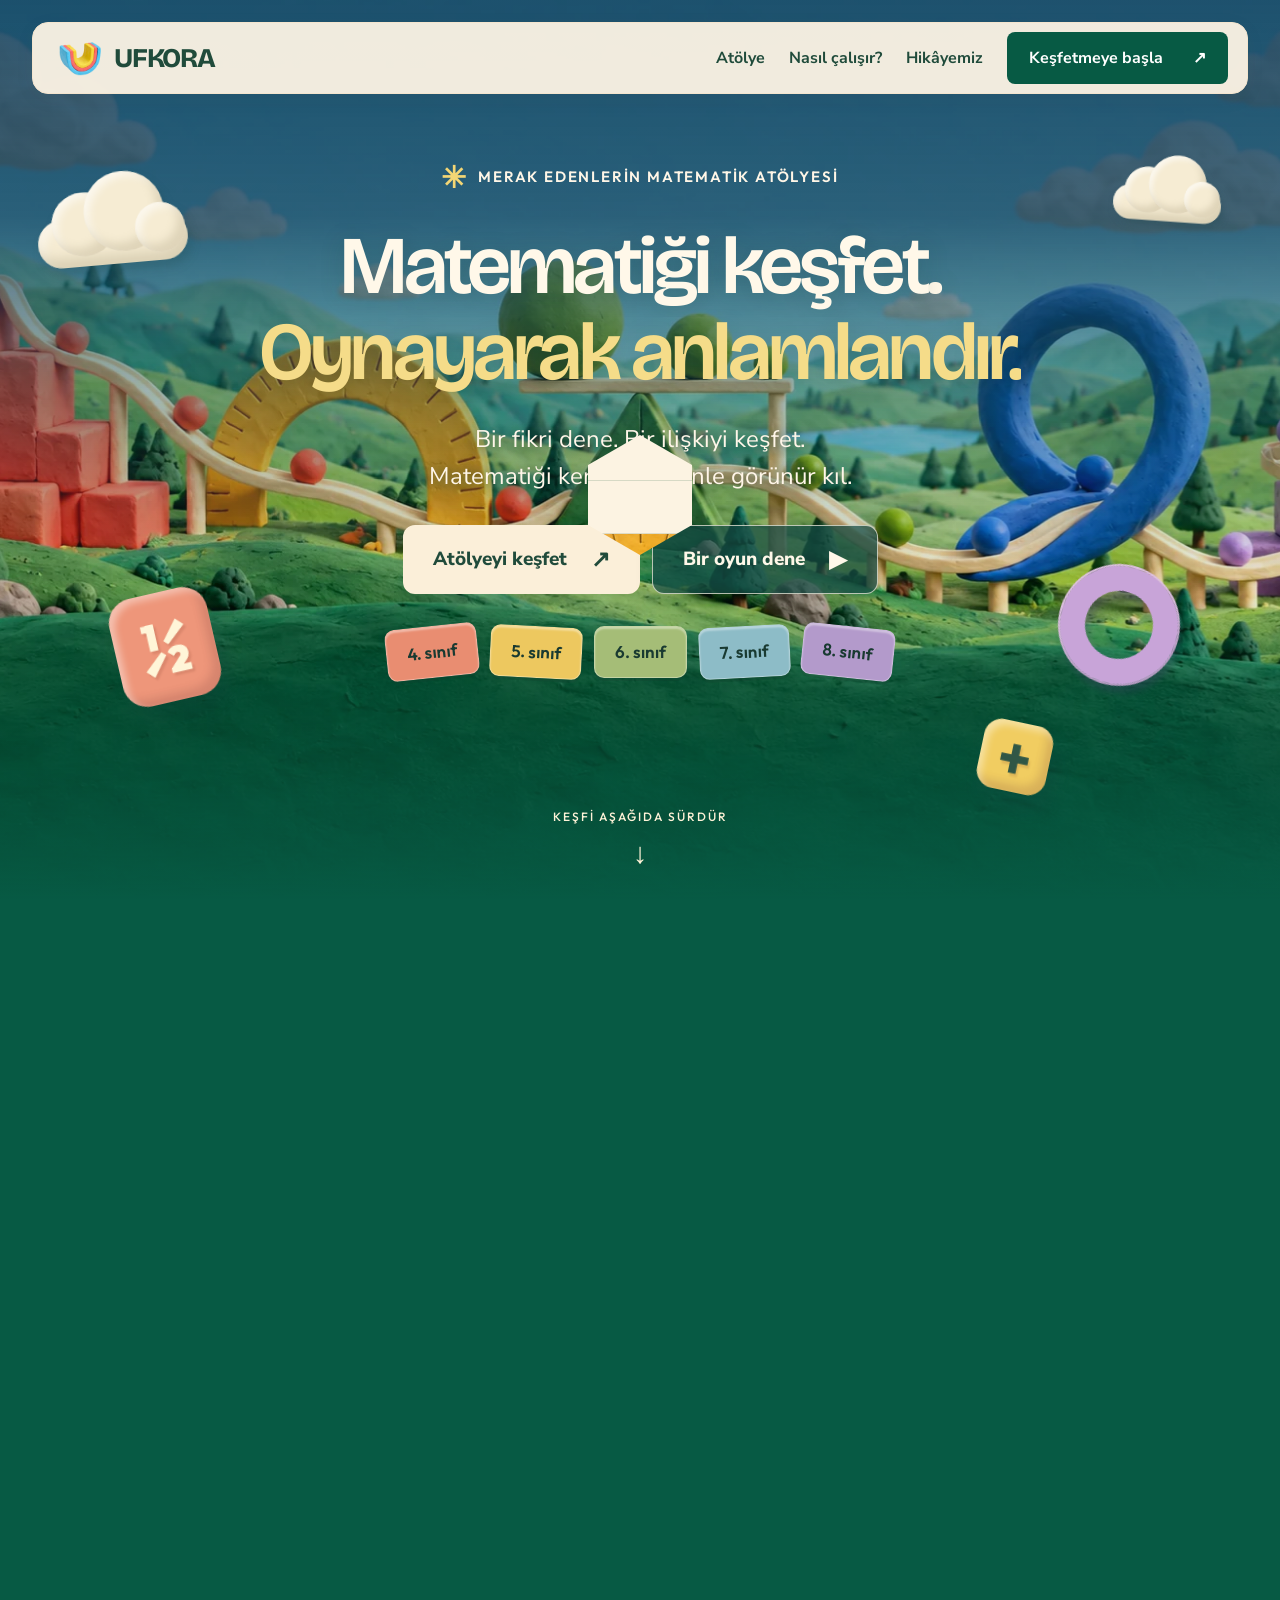
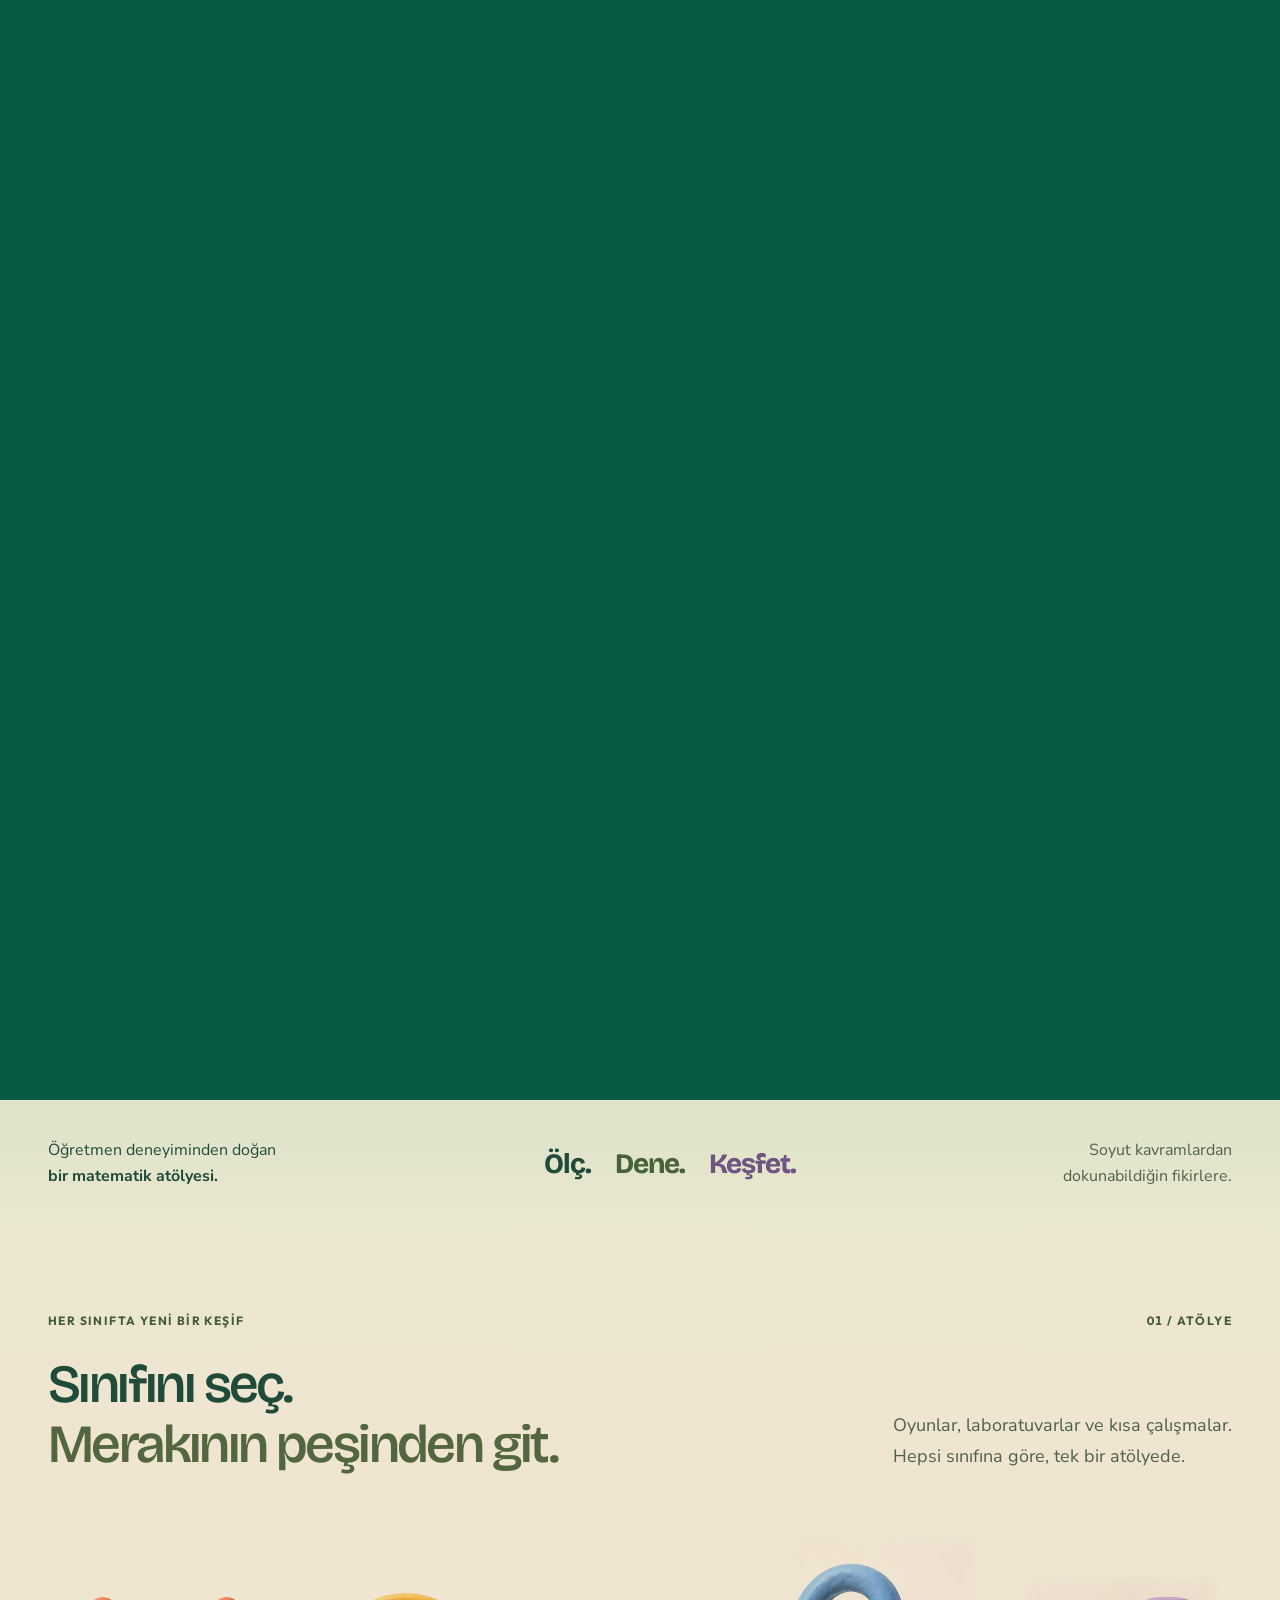
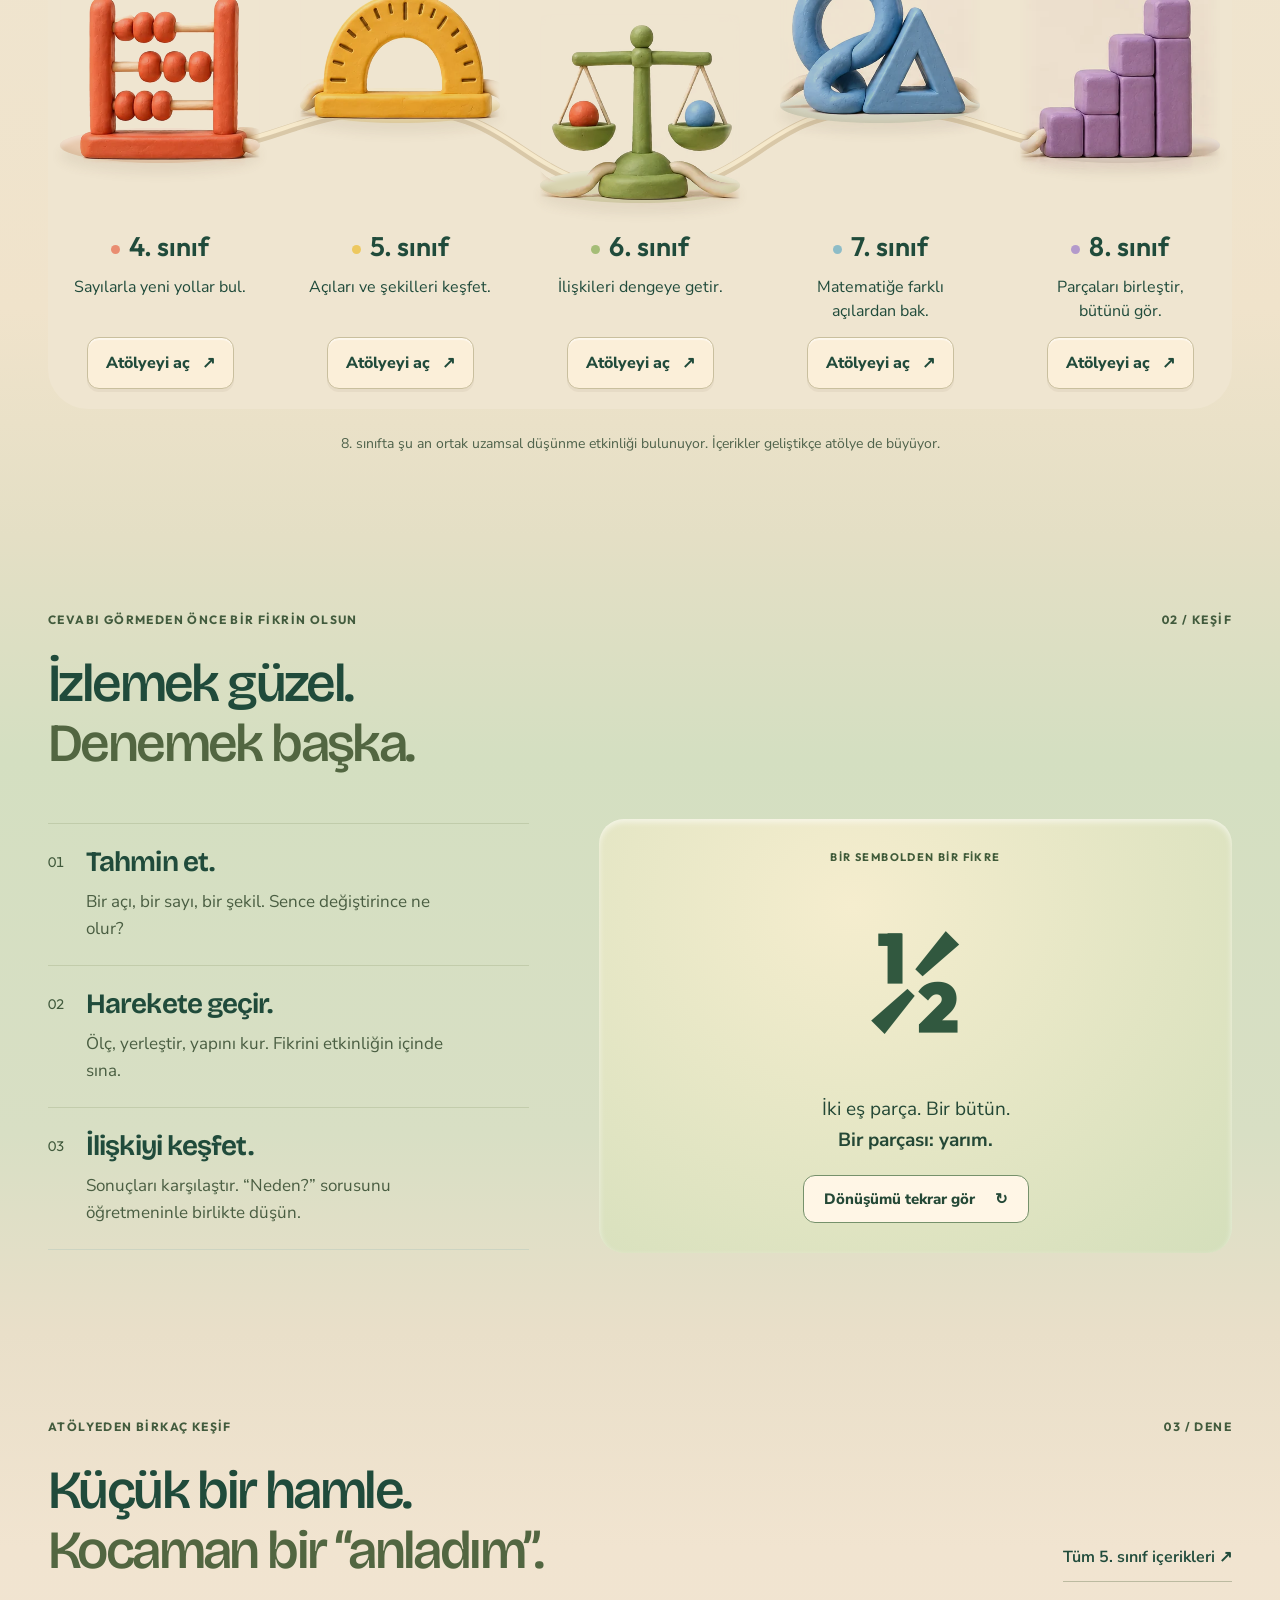
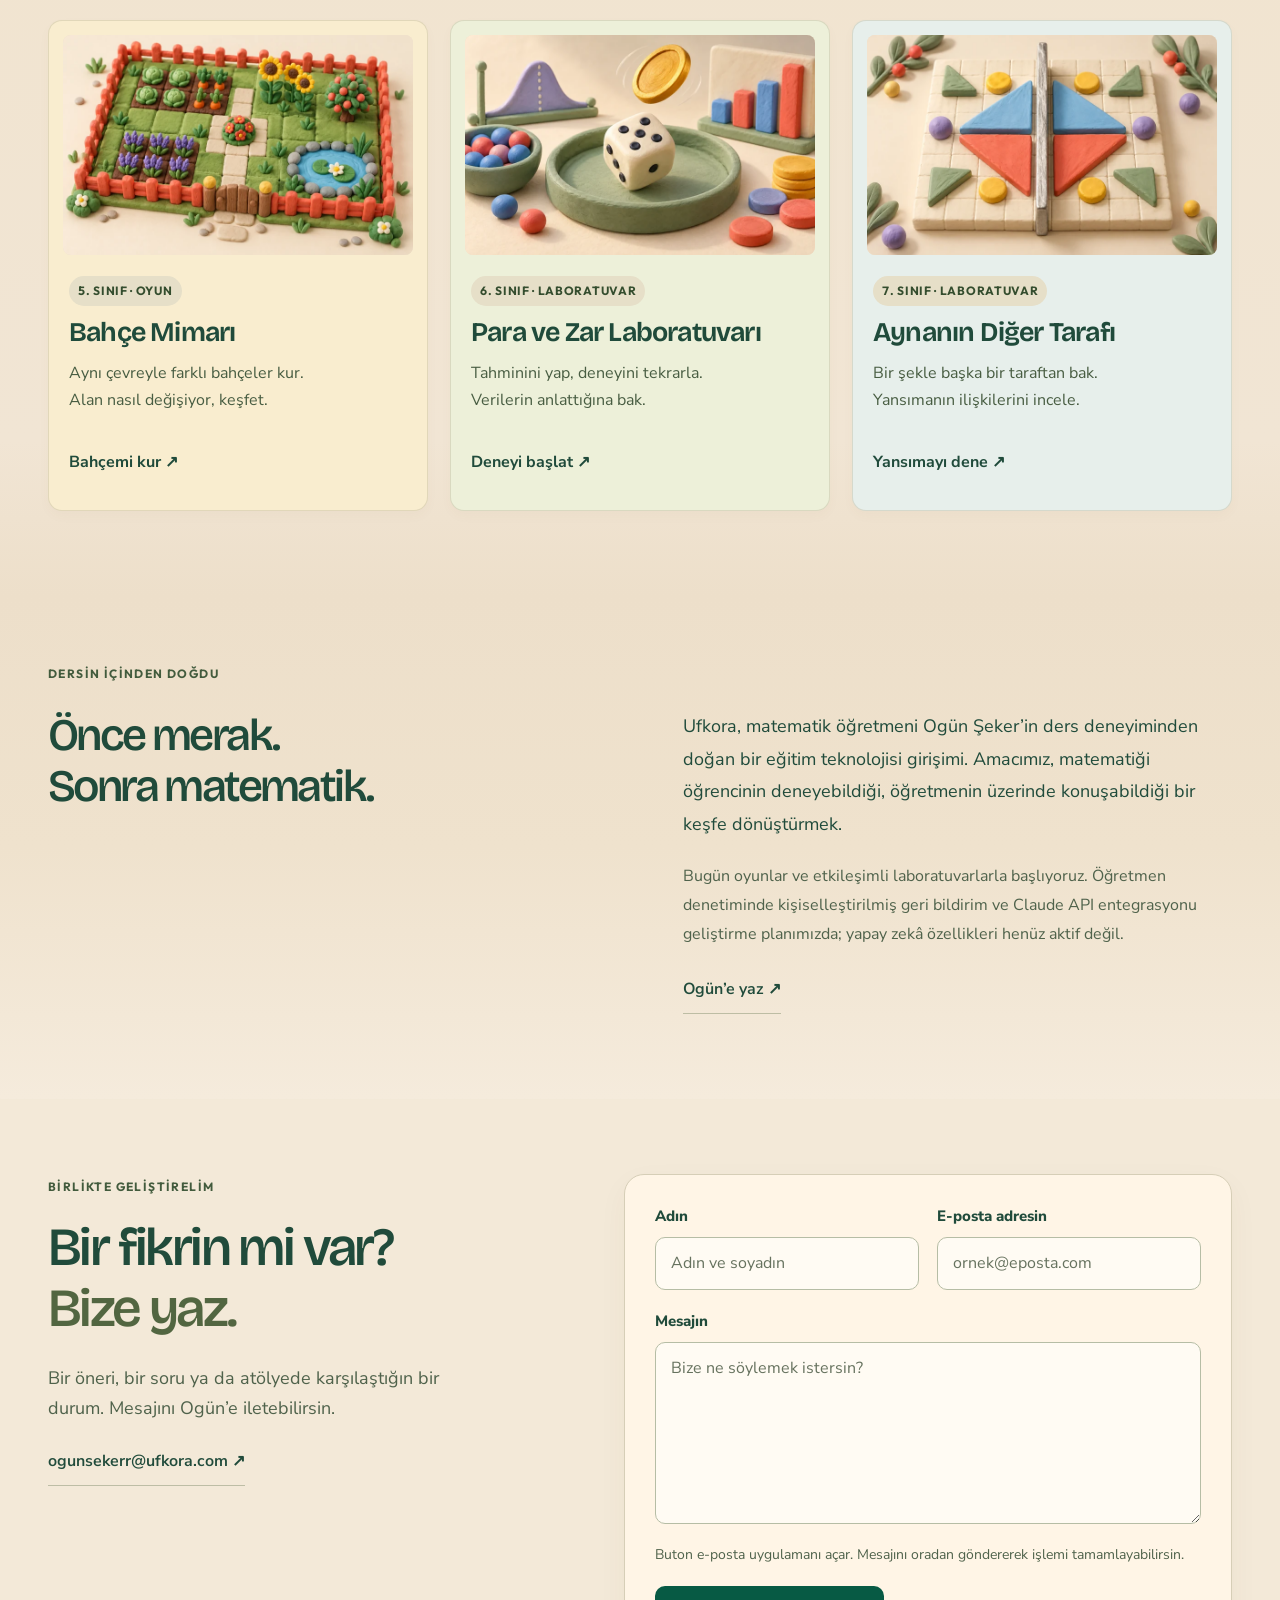
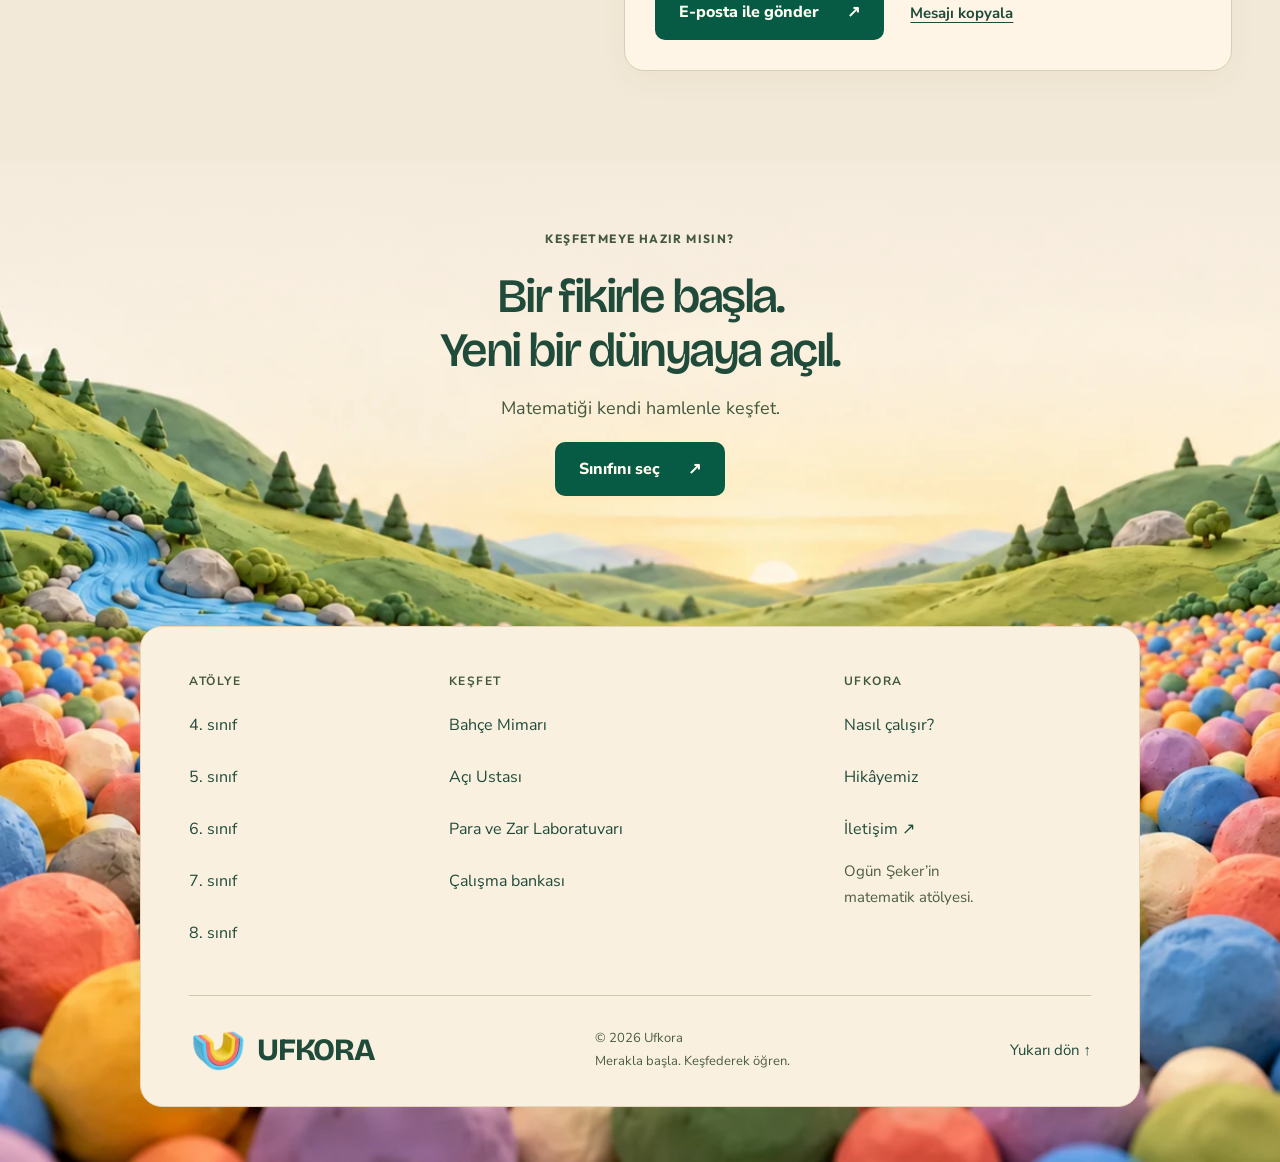
==== commit 83952575: "feat: T23–T24 clay pilot framing and image descriptions" ====
--- a/index.html
+++ b/index.html
@@ -1,4 +1,4 @@
-<!doctype html><html lang="tr"><head><meta charset="utf-8"><meta name="viewport" content="width=device-width,initial-scale=1,viewport-fit=cover"><meta name="theme-color" content="#075d47"><title>Ufkora — Matematiğe bir de dokun</title><meta name="description" content="4–8. sınıflar için oyunlar, etkileşimli matematik laboratuvarları ve keşif etkinlikleri."><link rel="stylesheet" href="assets/site.css"><link rel="stylesheet" href="features/home/home.css?v=20261023-tabs16"><link rel="stylesheet" href="features/entrance/transition.css?v=20261022-staged8"><link rel="stylesheet" href="features/home/class-stations.css?v=20261023-clay-islands"><link rel="stylesheet" href="features/home/class-stations-mobile.css?v=20261023-t15"><link rel="stylesheet" href="features/shared/card-art.css?v=20261023-t22"><link rel="stylesheet" href="features/shared/class-world-art.css?v=20261023-clay-world"><link rel="icon" type="image/png" href="/assets/ufkora-favicon.png"></head><body class="home-page"><a class="skip-link" href="#main">İçeriğe geç</a><main id="main"><div class="entrance-sequence" id="entrance-sequence"><div class="entrance-stage"><div class="hero-shell"><header class="site-header"><a class="brand" href="/" aria-label="Ufkora ana sayfa"><img class="brand-logo" src="/assets/ufkora-clay-logo.webp" alt="" width="56" height="56"><span class="brand-word">UFKORA</span></a><button class="menu-toggle" aria-expanded="false" aria-controls="main-nav">Menü <span>＋</span></button><nav id="main-nav" aria-label="Ana menü"><a href="/#atolye">Atölye</a><a href="/#nasil">Nasıl çalışır?</a><a href="/#hakkimizda">Hikâyemiz</a><a class="nav-cta" href="atolye.html?sinif=5">Keşfetmeye başla <span>↗</span></a></nav></header><section class="hero hero-immersive" aria-labelledby="hero-title">
+<!doctype html><html lang="tr"><head><meta charset="utf-8"><meta name="viewport" content="width=device-width,initial-scale=1,viewport-fit=cover"><meta name="theme-color" content="#075d47"><title>Ufkora — Matematiğe bir de dokun</title><meta name="description" content="4–8. sınıflar için oyunlar, etkileşimli matematik laboratuvarları ve keşif etkinlikleri."><link rel="stylesheet" href="assets/site.css"><link rel="stylesheet" href="features/home/home.css?v=20261023-tabs16"><link rel="stylesheet" href="features/entrance/transition.css?v=20261022-staged8"><link rel="stylesheet" href="features/home/class-stations.css?v=20261023-clay-islands"><link rel="stylesheet" href="features/home/class-stations-mobile.css?v=20261023-t15"><link rel="stylesheet" href="features/shared/card-art.css?v=20261023-t24"><link rel="stylesheet" href="features/shared/class-world-art.css?v=20261023-clay-world"><link rel="icon" type="image/png" href="/assets/ufkora-favicon.png"></head><body class="home-page"><a class="skip-link" href="#main">İçeriğe geç</a><main id="main"><div class="entrance-sequence" id="entrance-sequence"><div class="entrance-stage"><div class="hero-shell"><header class="site-header"><a class="brand" href="/" aria-label="Ufkora ana sayfa"><img class="brand-logo" src="/assets/ufkora-clay-logo.webp" alt="" width="56" height="56"><span class="brand-word">UFKORA</span></a><button class="menu-toggle" aria-expanded="false" aria-controls="main-nav">Menü <span>＋</span></button><nav id="main-nav" aria-label="Ana menü"><a href="/#atolye">Atölye</a><a href="/#nasil">Nasıl çalışır?</a><a href="/#hakkimizda">Hikâyemiz</a><a class="nav-cta" href="atolye.html?sinif=5">Keşfetmeye başla <span>↗</span></a></nav></header><section class="hero hero-immersive" aria-labelledby="hero-title">
 <div class="hero-scene" aria-hidden="true"><img src="assets/clay-hero.webp" alt="" fetchpriority="high" width="1672" height="941"></div>
 <div class="scene-ornaments" aria-hidden="true"><div class="clay-cloud cloud-left"><i></i><i></i><i></i></div><div class="clay-cloud cloud-right"><i></i><i></i><i></i></div><span class="clay-fraction">½</span><span class="clay-ring"></span><span class="clay-plus">+</span></div><div class="hero-copy wrap">
 <p class="hero-kicker"><span aria-hidden="true">✳</span> MERAK EDENLERİN MATEMATİK ATÖLYESİ</p>
@@ -35,4 +35,4 @@
 <section class="featured wrap"><div class="section-top"><span class="eyebrow">ATÖLYEDEN BİRKAÇ KEŞİF</span><span class="tiny">03 / DENE</span></div><div class="section-head"><h2>Küçük bir hamle.<br><em>Kocaman bir “anladım”.</em></h2><a class="text-link" href="atolye.html?sinif=5">Tüm 5. sınıf içerikleri ↗</a></div><div class="feature-cards"><a class="feature yellow" href="oyun-atolyesi/bahce.html"><div class="feature-visual garden"><img src="assets/activities/bahce.webp" alt="" loading="lazy" width="768" height="512"></div><span class="pill">5. SINIF · OYUN</span><h3>Bahçe Mimarı</h3><p>Aynı çevreyle farklı bahçeler kur.<br>Alan nasıl değişiyor, keşfet.</p><b>Bahçemi kur ↗</b></a><a class="feature green" href="etkinlikler/olasilik-laboratuvari.html"><div class="feature-visual chance"><img src="assets/activities/olasilik.webp" alt="" loading="lazy" width="768" height="512"></div><span class="pill">6. SINIF · LABORATUVAR</span><h3>Para ve Zar Laboratuvarı</h3><p>Tahminini yap, deneyini tekrarla.<br>Verilerin anlattığına bak.</p><b>Deneyi başlat ↗</b></a><a class="feature blue" href="etkinlikler/yansima.html"><div class="feature-visual mirror"><img src="assets/activities/yansima.webp" alt="" loading="lazy" width="768" height="512"></div><span class="pill">7. SINIF · LABORATUVAR</span><h3>Aynanın Diğer Tarafı</h3><p>Bir şekle başka bir taraftan bak.<br>Yansımanın ilişkilerini incele.</p><b>Yansımayı dene ↗</b></a></div></section>
 <section class="story wrap" id="hakkimizda"><span class="eyebrow">DERSİN İÇİNDEN DOĞDU</span><div><h2>Önce merak.<br>Sonra matematik.</h2><div><p>Ufkora, matematik öğretmeni Ogün Şeker’in ders deneyiminden doğan bir eğitim teknolojisi girişimi. Amacımız, matematiği öğrencinin deneyebildiği, öğretmenin üzerinde konuşabildiği bir keşfe dönüştürmek.</p><p class="muted">Bugün oyunlar ve etkileşimli laboratuvarlarla başlıyoruz. Öğretmen denetiminde kişiselleştirilmiş geri bildirim ve Claude API entegrasyonu geliştirme planımızda; yapay zekâ özellikleri henüz aktif değil.</p><a class="text-link" href="#iletisim">Ogün’e yaz ↗</a></div></div></section>
 <section class="contact-section wrap" id="iletisim" aria-labelledby="contact-title"><div class="contact-copy"><span class="eyebrow">BİRLİKTE GELİŞTİRELİM</span><h2 id="contact-title">Bir fikrin mi var?<br><em>Bize yaz.</em></h2><p>Bir öneri, bir soru ya da atölyede karşılaştığın bir durum. Mesajını Ogün’e iletebilirsin.</p><a class="text-link" href="mailto:ogunsekerr@ufkora.com">ogunsekerr@ufkora.com ↗</a></div><form id="contact-form" class="contact-form" aria-label="İletişim formu"><div class="contact-honey" aria-hidden="true"><label>Web sitesi<input name="website" type="text" tabindex="-1" autocomplete="off"></label></div><div class="contact-fields"><label for="contact-name">Adın<input id="contact-name" name="name" autocomplete="name" required maxlength="100" placeholder="Adın ve soyadın"></label><label for="contact-email">E-posta adresin<input id="contact-email" name="email" type="email" autocomplete="email" required maxlength="200" placeholder="ornek@eposta.com"></label></div><label for="contact-message">Mesajın<textarea id="contact-message" name="message" required minlength="10" maxlength="3000" rows="6" placeholder="Bize ne söylemek istersin?" aria-describedby="contact-help"></textarea></label><p id="contact-help" class="contact-help">Buton e-posta uygulamanı açar. Mesajını oradan göndererek işlemi tamamlayabilirsin.</p><div class="contact-actions"><button class="btn forest" type="submit">E-posta ile gönder <span aria-hidden="true">↗</span></button><button class="contact-copy-button" type="button" id="copy-message">Mesajı kopyala</button></div><p id="contact-status" role="status" aria-live="polite"></p><noscript>Mesajını doğrudan <a href="mailto:ogunsekerr@ufkora.com">ogunsekerr@ufkora.com</a> adresine gönderebilirsin.</noscript></form></section>
-<section class="closing-landscape" aria-labelledby="closing-title"><div class="closing-invite"><span class="eyebrow">KEŞFETMEYE HAZIR MISIN?</span><h2 id="closing-title">Bir fikirle başla.<br>Yeni bir dünyaya açıl.</h2><p>Matematiği kendi hamlenle keşfet.</p><a class="btn forest" href="#atolye">Sınıfını seç <span>↗</span></a></div><footer class="footer-panel"><div class="footer-columns"><div><span class="footer-heading">ATÖLYE</span><a href="atolye.html?sinif=4">4. sınıf</a><a href="atolye.html?sinif=5">5. sınıf</a><a href="atolye.html?sinif=6">6. sınıf</a><a href="atolye.html?sinif=7">7. sınıf</a><a href="atolye.html?sinif=8">8. sınıf</a></div><div><span class="footer-heading">KEŞFET</span><a href="oyun-atolyesi/bahce.html">Bahçe Mimarı</a><a href="etkinlikler/aci-ustasi.html">Açı Ustası</a><a href="etkinlikler/olasilik-laboratuvari.html">Para ve Zar Laboratuvarı</a><a href="oyun-atolyesi/etkinlikler.html">Çalışma bankası</a></div><div><span class="footer-heading">UFKORA</span><a href="#nasil">Nasıl çalışır?</a><a href="#hakkimizda">Hikâyemiz</a><a href="#iletisim">İletişim ↗</a><p>Ogün Şeker’in<br>matematik atölyesi.</p></div></div><div class="footer-bottom"><a class="brand" href="/"><img class="brand-logo" src="/assets/ufkora-clay-logo.webp" alt="" width="56" height="56"><span class="brand-word">UFKORA</span></a><span>© 2026 Ufkora<br>Merakla başla. Keşfederek öğren.</span><a href="#main">Yukarı dön ↑</a></div></footer></section></main><script src="catalog.js?v=20261023-t21"></script><script src="features/shared/clay-motifs.js?v=20261022-crisp7"></script><script src="features/home/workshop-preview.js?v=20261023-t22"></script><script src="features/entrance/transition.js?v=20261022-staged8"></script><script src="assets/site.js"></script><script src="assets/contact.js"></script></body></html>+<section class="closing-landscape" aria-labelledby="closing-title"><div class="closing-invite"><span class="eyebrow">KEŞFETMEYE HAZIR MISIN?</span><h2 id="closing-title">Bir fikirle başla.<br>Yeni bir dünyaya açıl.</h2><p>Matematiği kendi hamlenle keşfet.</p><a class="btn forest" href="#atolye">Sınıfını seç <span>↗</span></a></div><footer class="footer-panel"><div class="footer-columns"><div><span class="footer-heading">ATÖLYE</span><a href="atolye.html?sinif=4">4. sınıf</a><a href="atolye.html?sinif=5">5. sınıf</a><a href="atolye.html?sinif=6">6. sınıf</a><a href="atolye.html?sinif=7">7. sınıf</a><a href="atolye.html?sinif=8">8. sınıf</a></div><div><span class="footer-heading">KEŞFET</span><a href="oyun-atolyesi/bahce.html">Bahçe Mimarı</a><a href="etkinlikler/aci-ustasi.html">Açı Ustası</a><a href="etkinlikler/olasilik-laboratuvari.html">Para ve Zar Laboratuvarı</a><a href="oyun-atolyesi/etkinlikler.html">Çalışma bankası</a></div><div><span class="footer-heading">UFKORA</span><a href="#nasil">Nasıl çalışır?</a><a href="#hakkimizda">Hikâyemiz</a><a href="#iletisim">İletişim ↗</a><p>Ogün Şeker’in<br>matematik atölyesi.</p></div></div><div class="footer-bottom"><a class="brand" href="/"><img class="brand-logo" src="/assets/ufkora-clay-logo.webp" alt="" width="56" height="56"><span class="brand-word">UFKORA</span></a><span>© 2026 Ufkora<br>Merakla başla. Keşfederek öğren.</span><a href="#main">Yukarı dön ↑</a></div></footer></section></main><script src="catalog.js?v=20261023-t24"></script><script src="features/shared/clay-motifs.js?v=20261022-crisp7"></script><script src="features/home/workshop-preview.js?v=20261023-t22"></script><script src="features/entrance/transition.js?v=20261022-staged8"></script><script src="assets/site.js"></script><script src="assets/contact.js"></script></body></html>
--- a/features/shared/card-art.css
+++ b/features/shared/card-art.css
@@ -6,3 +6,29 @@
 .feature .feature-visual > .clay-motif {
   display: none;
 }
+
+/* T22 · Preserve the first pilot's full clay garden and its outer fence.
+   Home preview slots vary in height; contain prevents meaningful edge cropping. */
+.preview-card[data-preview-id="bahce-mimari"] .preview-visual,
+.activity-card[data-preview-id="bahce-mimari"] .activity-visual {
+  background: #f4e6d0;
+}
+.preview-card[data-preview-id="bahce-mimari"] .preview-visual > img,
+.activity-card[data-preview-id="bahce-mimari"] .activity-visual > img {
+  object-fit: contain;
+}
+
+/* T23–T24 · Keep the cargo compartments and the complete source–mirror–target
+   scene visible in short preview slots. Existing zoom remains in control. */
+.preview-card[data-preview-id="sayi-kargo"] .preview-visual,
+.activity-card[data-preview-id="sayi-kargo"] .activity-visual,
+.preview-card[data-preview-id="isik-rotasi"] .preview-visual,
+.activity-card[data-preview-id="isik-rotasi"] .activity-visual {
+  background: #f4e6d0;
+}
+.preview-card[data-preview-id="sayi-kargo"] .preview-visual > img,
+.activity-card[data-preview-id="sayi-kargo"] .activity-visual > img,
+.preview-card[data-preview-id="isik-rotasi"] .preview-visual > img,
+.activity-card[data-preview-id="isik-rotasi"] .activity-visual > img {
+  object-fit: contain;
+}
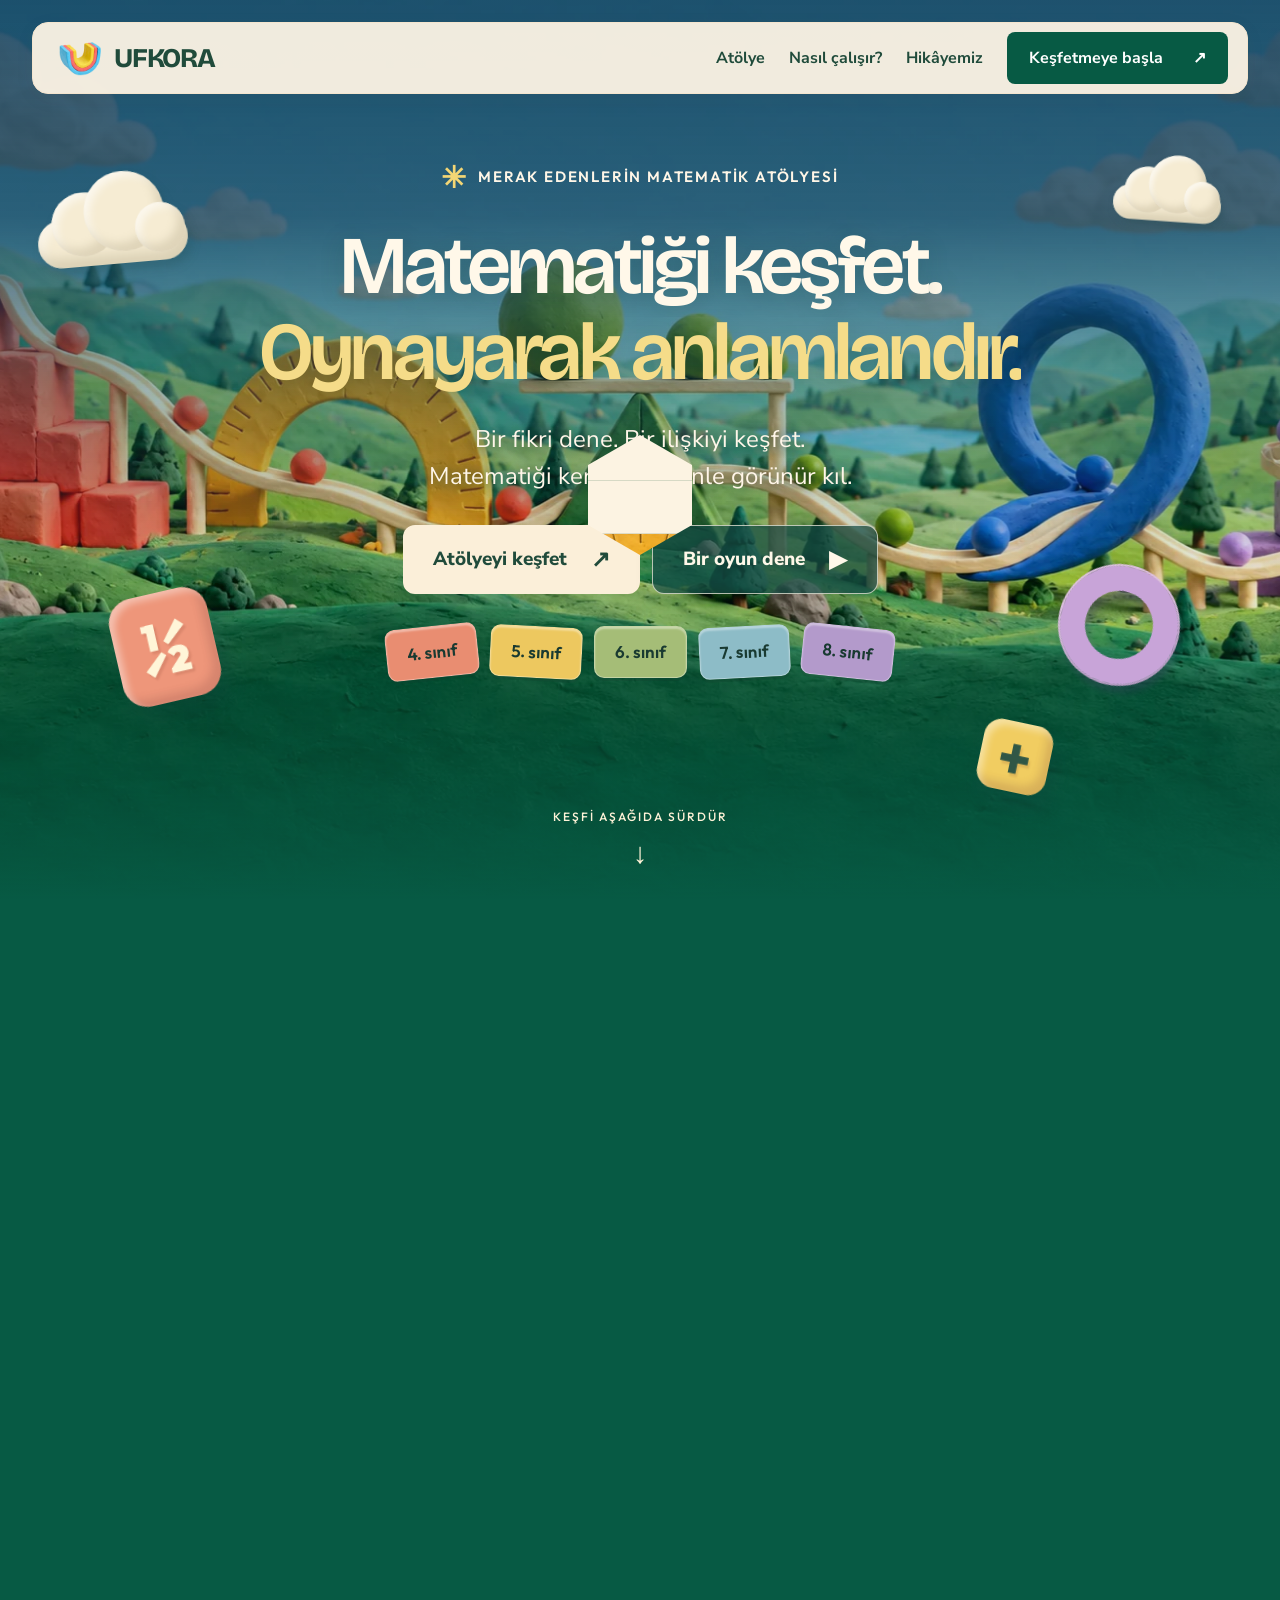
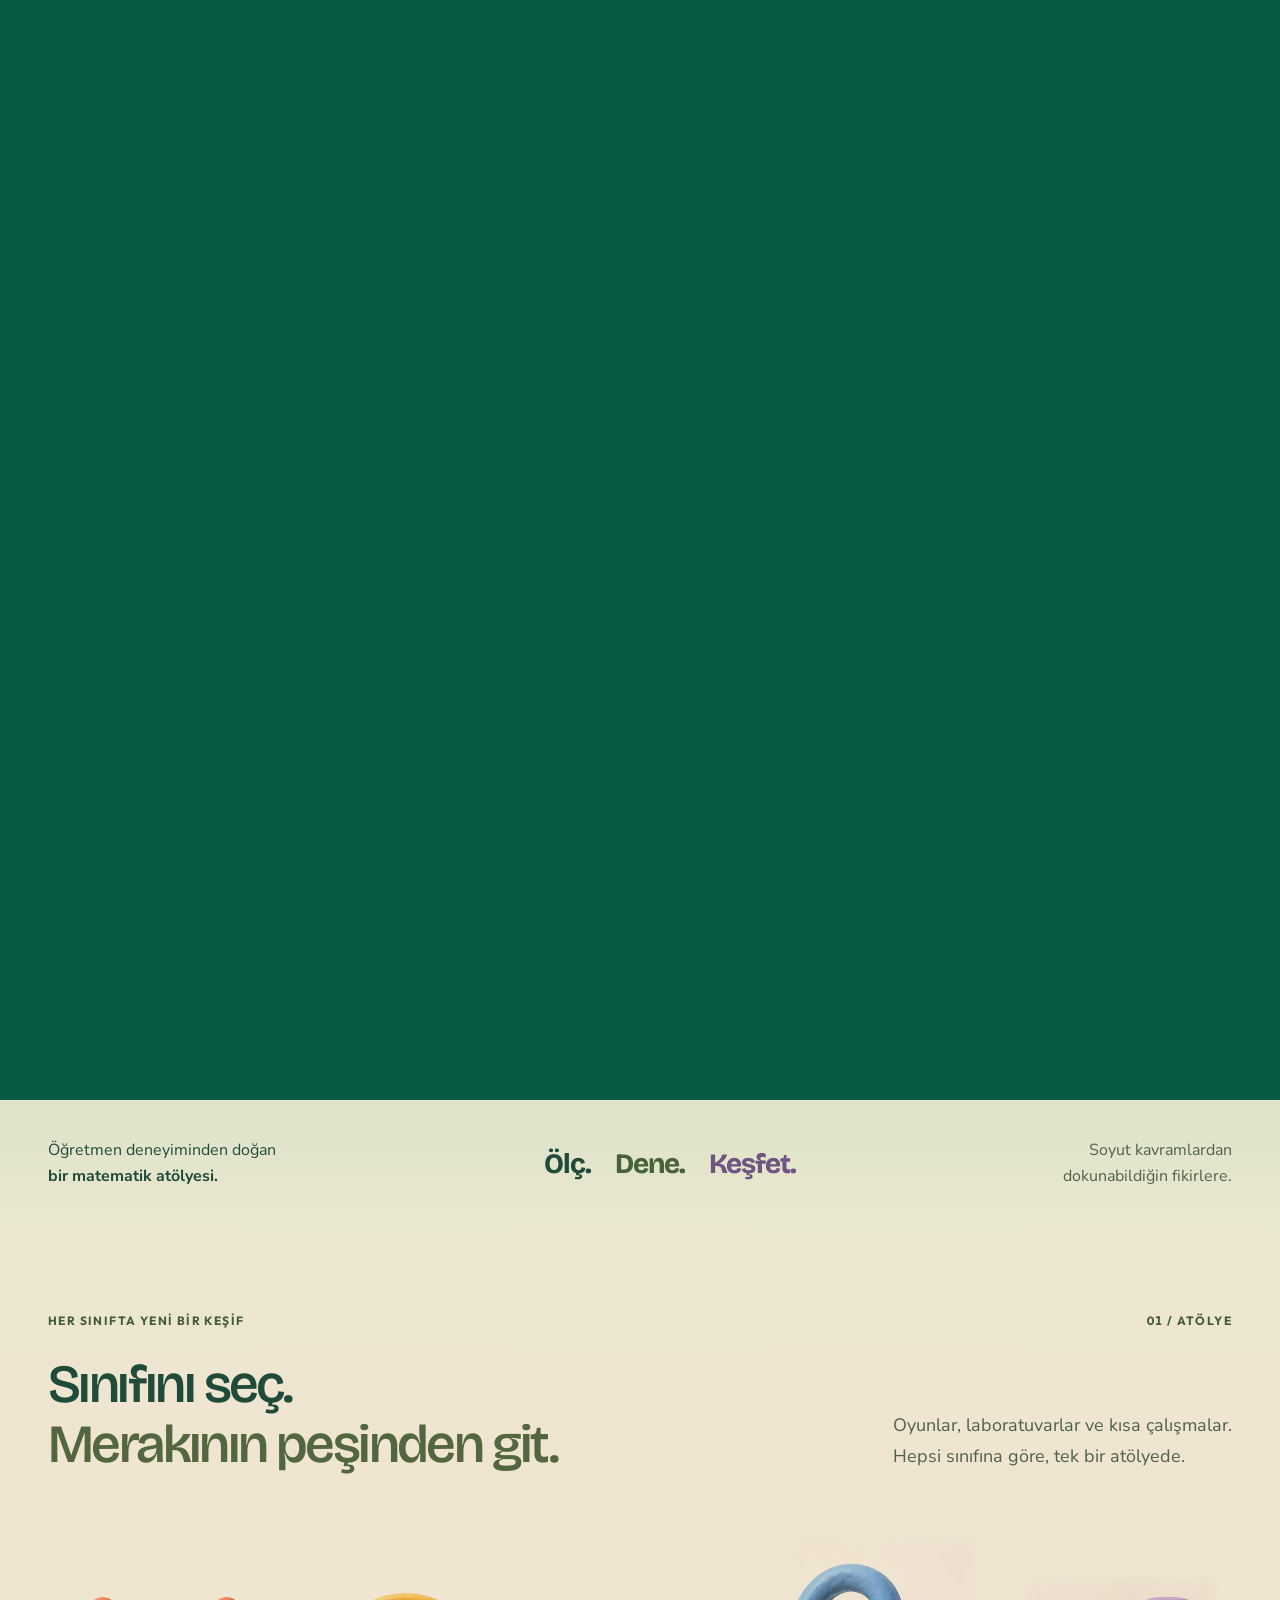
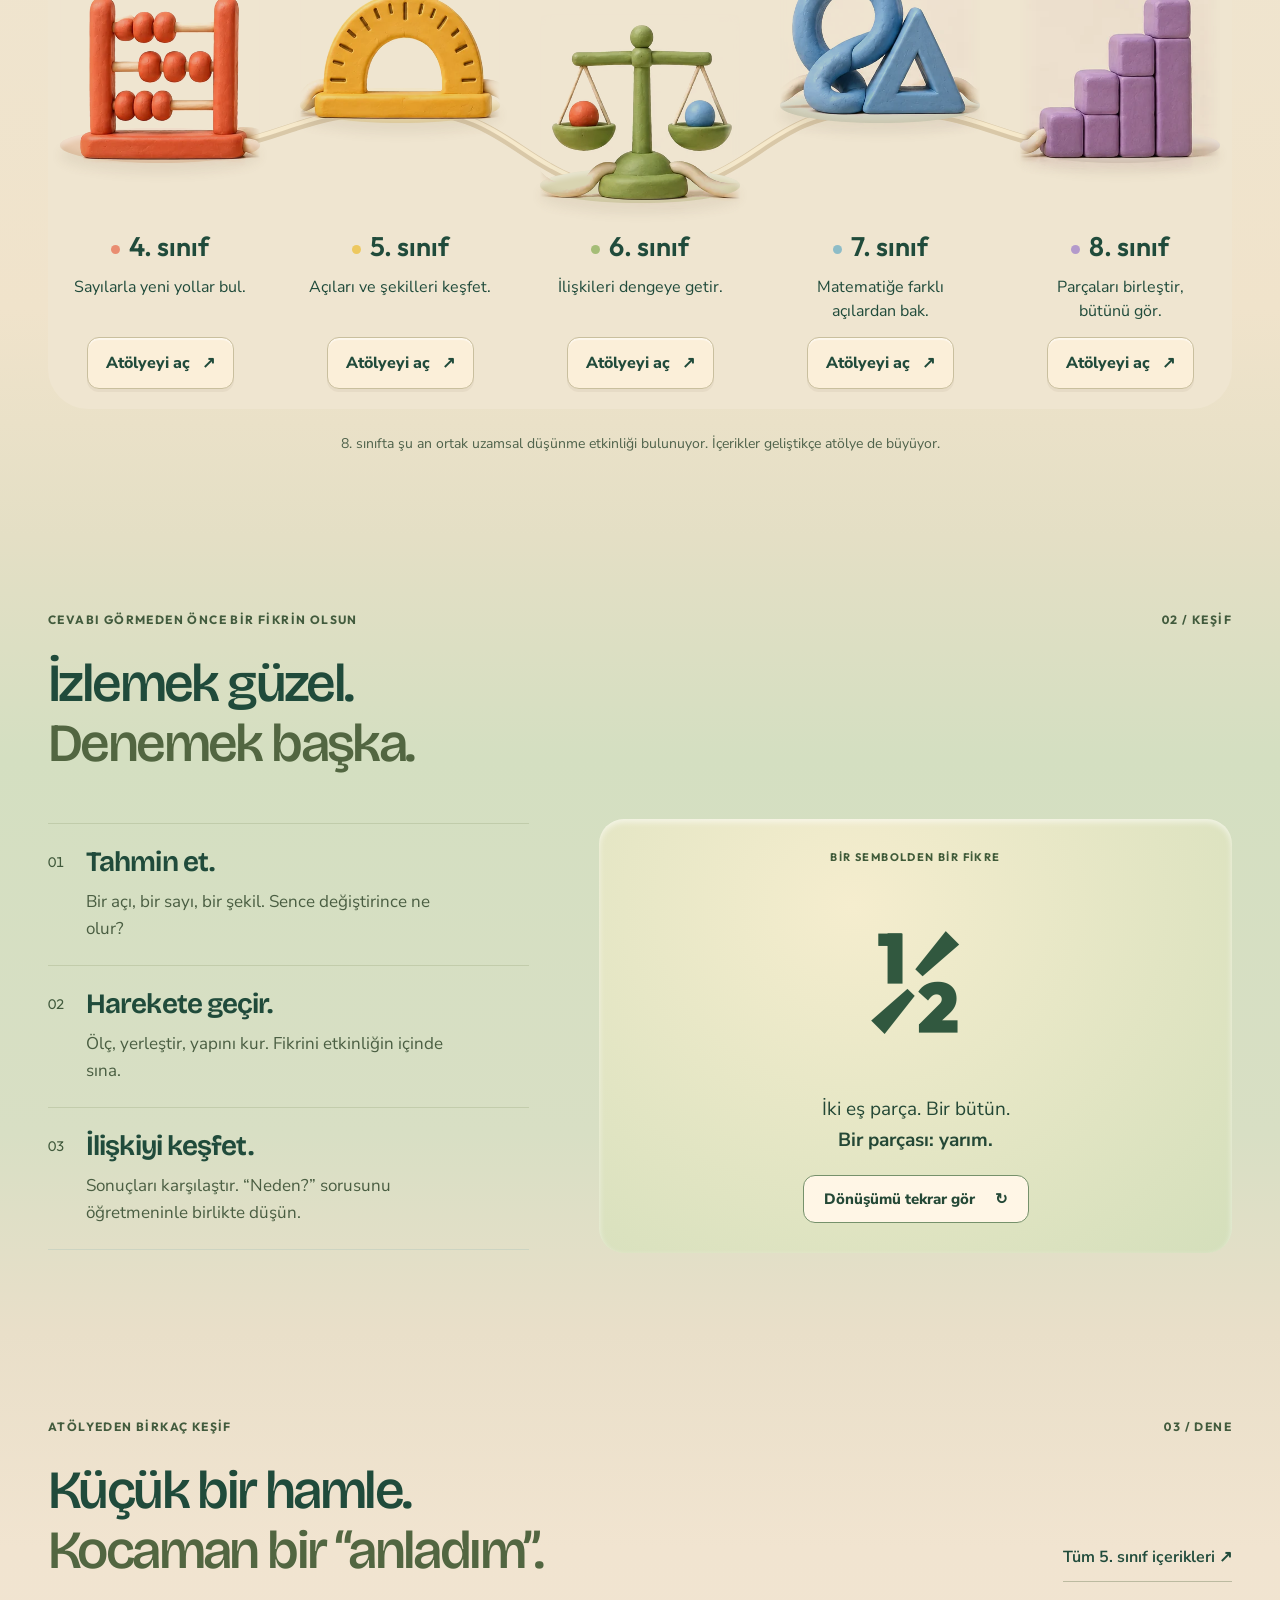
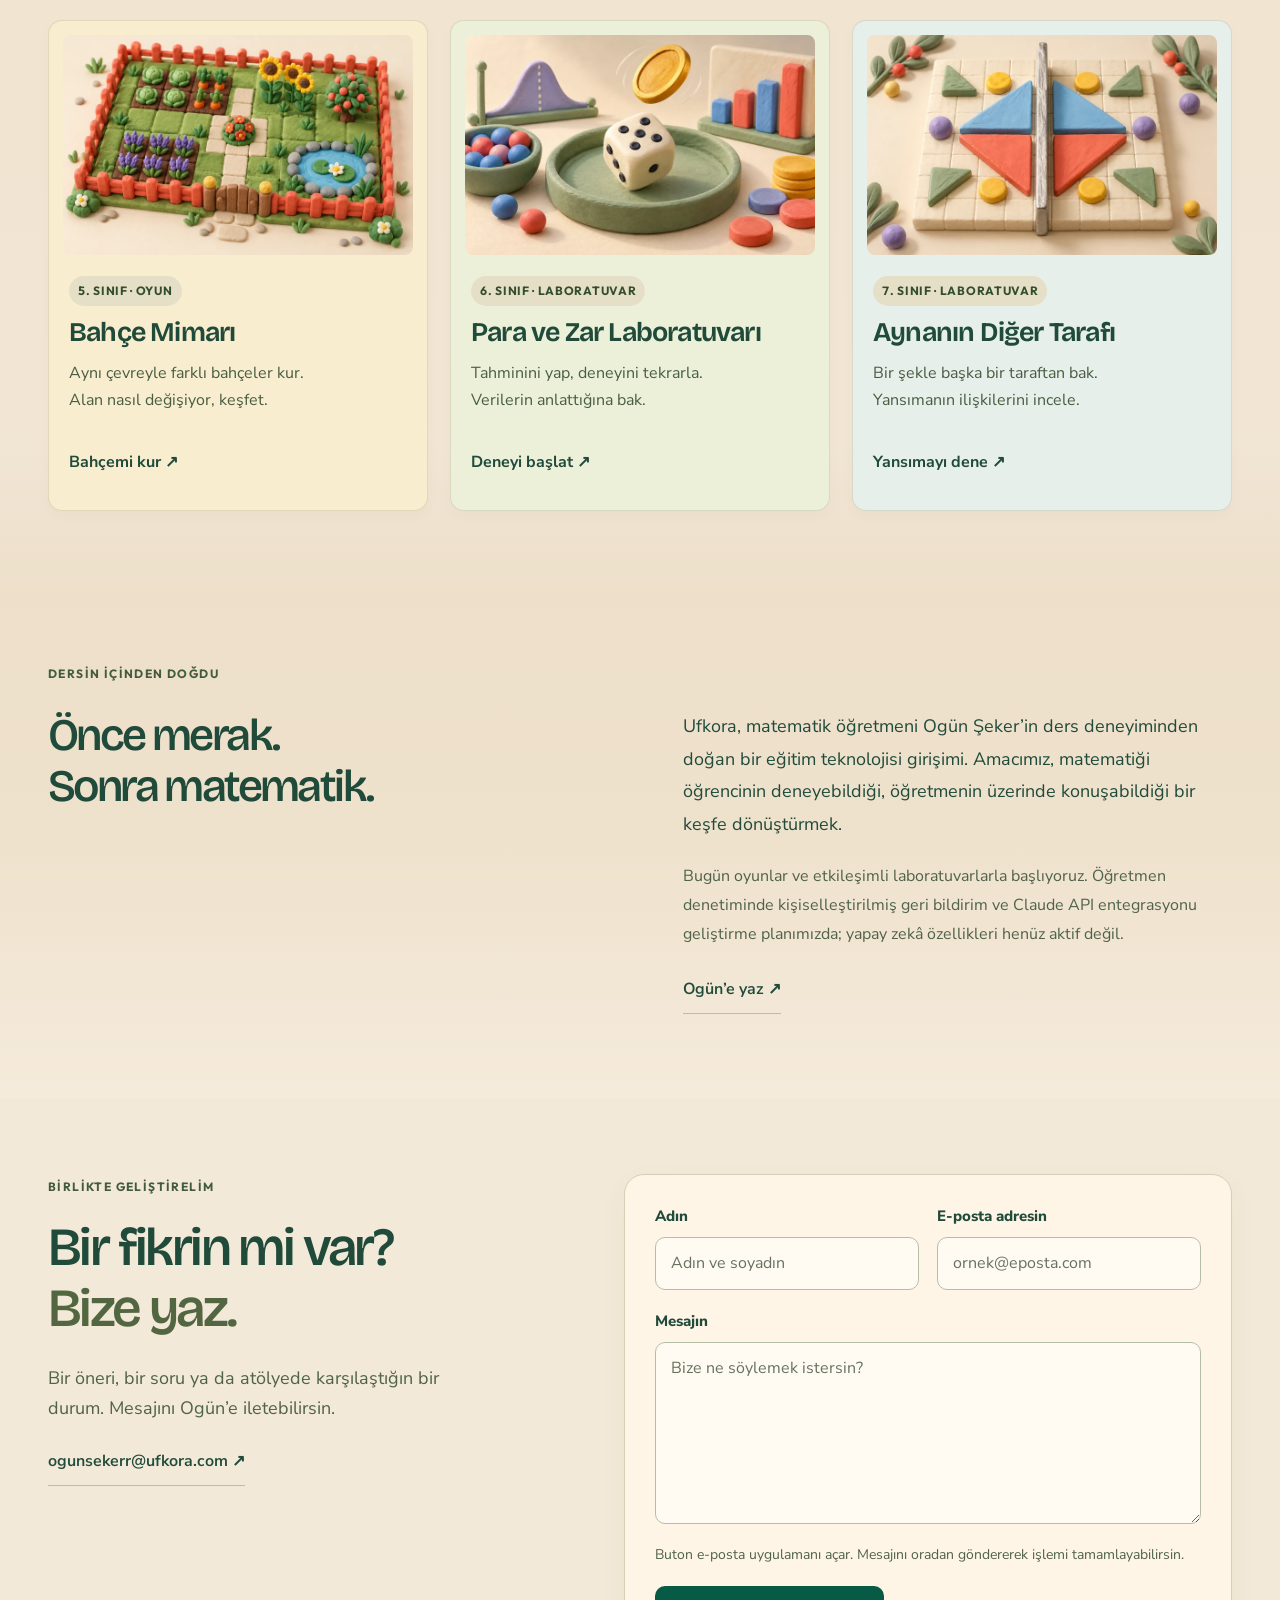
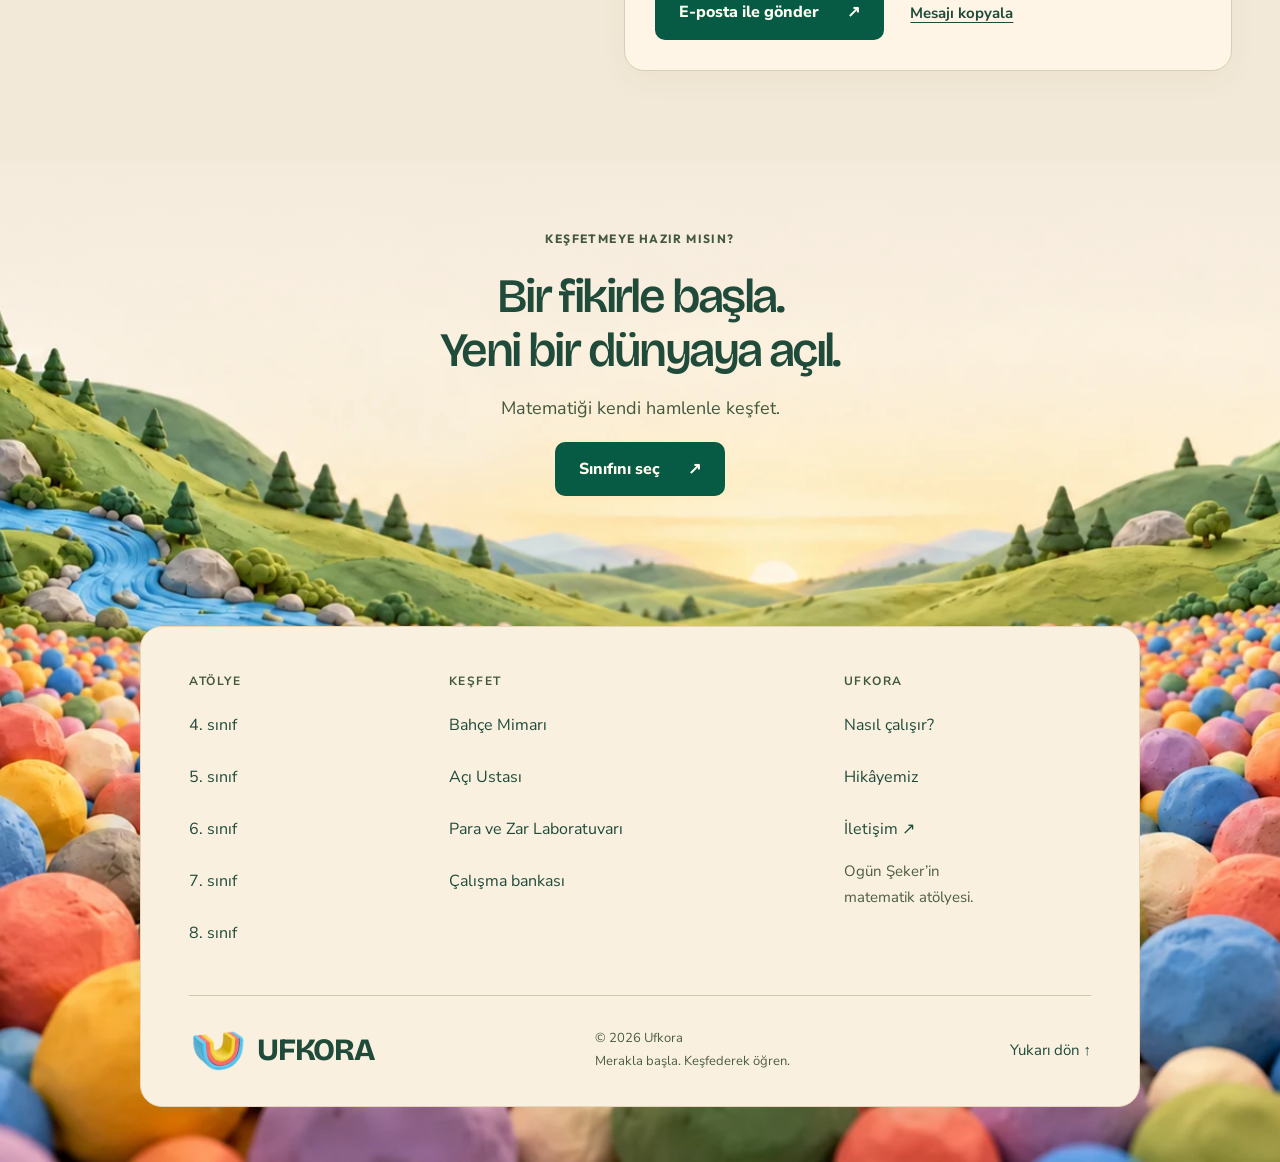
==== commit 3c7796a0: "feat: integrate T25–T27 pilot help and launch actions" ====
--- a/index.html
+++ b/index.html
@@ -35,4 +35,4 @@
 <section class="featured wrap"><div class="section-top"><span class="eyebrow">ATÖLYEDEN BİRKAÇ KEŞİF</span><span class="tiny">03 / DENE</span></div><div class="section-head"><h2>Küçük bir hamle.<br><em>Kocaman bir “anladım”.</em></h2><a class="text-link" href="atolye.html?sinif=5">Tüm 5. sınıf içerikleri ↗</a></div><div class="feature-cards"><a class="feature yellow" href="oyun-atolyesi/bahce.html"><div class="feature-visual garden"><img src="assets/activities/bahce.webp" alt="" loading="lazy" width="768" height="512"></div><span class="pill">5. SINIF · OYUN</span><h3>Bahçe Mimarı</h3><p>Aynı çevreyle farklı bahçeler kur.<br>Alan nasıl değişiyor, keşfet.</p><b>Bahçemi kur ↗</b></a><a class="feature green" href="etkinlikler/olasilik-laboratuvari.html"><div class="feature-visual chance"><img src="assets/activities/olasilik.webp" alt="" loading="lazy" width="768" height="512"></div><span class="pill">6. SINIF · LABORATUVAR</span><h3>Para ve Zar Laboratuvarı</h3><p>Tahminini yap, deneyini tekrarla.<br>Verilerin anlattığına bak.</p><b>Deneyi başlat ↗</b></a><a class="feature blue" href="etkinlikler/yansima.html"><div class="feature-visual mirror"><img src="assets/activities/yansima.webp" alt="" loading="lazy" width="768" height="512"></div><span class="pill">7. SINIF · LABORATUVAR</span><h3>Aynanın Diğer Tarafı</h3><p>Bir şekle başka bir taraftan bak.<br>Yansımanın ilişkilerini incele.</p><b>Yansımayı dene ↗</b></a></div></section>
 <section class="story wrap" id="hakkimizda"><span class="eyebrow">DERSİN İÇİNDEN DOĞDU</span><div><h2>Önce merak.<br>Sonra matematik.</h2><div><p>Ufkora, matematik öğretmeni Ogün Şeker’in ders deneyiminden doğan bir eğitim teknolojisi girişimi. Amacımız, matematiği öğrencinin deneyebildiği, öğretmenin üzerinde konuşabildiği bir keşfe dönüştürmek.</p><p class="muted">Bugün oyunlar ve etkileşimli laboratuvarlarla başlıyoruz. Öğretmen denetiminde kişiselleştirilmiş geri bildirim ve Claude API entegrasyonu geliştirme planımızda; yapay zekâ özellikleri henüz aktif değil.</p><a class="text-link" href="#iletisim">Ogün’e yaz ↗</a></div></div></section>
 <section class="contact-section wrap" id="iletisim" aria-labelledby="contact-title"><div class="contact-copy"><span class="eyebrow">BİRLİKTE GELİŞTİRELİM</span><h2 id="contact-title">Bir fikrin mi var?<br><em>Bize yaz.</em></h2><p>Bir öneri, bir soru ya da atölyede karşılaştığın bir durum. Mesajını Ogün’e iletebilirsin.</p><a class="text-link" href="mailto:ogunsekerr@ufkora.com">ogunsekerr@ufkora.com ↗</a></div><form id="contact-form" class="contact-form" aria-label="İletişim formu"><div class="contact-honey" aria-hidden="true"><label>Web sitesi<input name="website" type="text" tabindex="-1" autocomplete="off"></label></div><div class="contact-fields"><label for="contact-name">Adın<input id="contact-name" name="name" autocomplete="name" required maxlength="100" placeholder="Adın ve soyadın"></label><label for="contact-email">E-posta adresin<input id="contact-email" name="email" type="email" autocomplete="email" required maxlength="200" placeholder="ornek@eposta.com"></label></div><label for="contact-message">Mesajın<textarea id="contact-message" name="message" required minlength="10" maxlength="3000" rows="6" placeholder="Bize ne söylemek istersin?" aria-describedby="contact-help"></textarea></label><p id="contact-help" class="contact-help">Buton e-posta uygulamanı açar. Mesajını oradan göndererek işlemi tamamlayabilirsin.</p><div class="contact-actions"><button class="btn forest" type="submit">E-posta ile gönder <span aria-hidden="true">↗</span></button><button class="contact-copy-button" type="button" id="copy-message">Mesajı kopyala</button></div><p id="contact-status" role="status" aria-live="polite"></p><noscript>Mesajını doğrudan <a href="mailto:ogunsekerr@ufkora.com">ogunsekerr@ufkora.com</a> adresine gönderebilirsin.</noscript></form></section>
-<section class="closing-landscape" aria-labelledby="closing-title"><div class="closing-invite"><span class="eyebrow">KEŞFETMEYE HAZIR MISIN?</span><h2 id="closing-title">Bir fikirle başla.<br>Yeni bir dünyaya açıl.</h2><p>Matematiği kendi hamlenle keşfet.</p><a class="btn forest" href="#atolye">Sınıfını seç <span>↗</span></a></div><footer class="footer-panel"><div class="footer-columns"><div><span class="footer-heading">ATÖLYE</span><a href="atolye.html?sinif=4">4. sınıf</a><a href="atolye.html?sinif=5">5. sınıf</a><a href="atolye.html?sinif=6">6. sınıf</a><a href="atolye.html?sinif=7">7. sınıf</a><a href="atolye.html?sinif=8">8. sınıf</a></div><div><span class="footer-heading">KEŞFET</span><a href="oyun-atolyesi/bahce.html">Bahçe Mimarı</a><a href="etkinlikler/aci-ustasi.html">Açı Ustası</a><a href="etkinlikler/olasilik-laboratuvari.html">Para ve Zar Laboratuvarı</a><a href="oyun-atolyesi/etkinlikler.html">Çalışma bankası</a></div><div><span class="footer-heading">UFKORA</span><a href="#nasil">Nasıl çalışır?</a><a href="#hakkimizda">Hikâyemiz</a><a href="#iletisim">İletişim ↗</a><p>Ogün Şeker’in<br>matematik atölyesi.</p></div></div><div class="footer-bottom"><a class="brand" href="/"><img class="brand-logo" src="/assets/ufkora-clay-logo.webp" alt="" width="56" height="56"><span class="brand-word">UFKORA</span></a><span>© 2026 Ufkora<br>Merakla başla. Keşfederek öğren.</span><a href="#main">Yukarı dön ↑</a></div></footer></section></main><script src="catalog.js?v=20261023-t24"></script><script src="features/shared/clay-motifs.js?v=20261022-crisp7"></script><script src="features/home/workshop-preview.js?v=20261023-t22"></script><script src="features/entrance/transition.js?v=20261022-staged8"></script><script src="assets/site.js"></script><script src="assets/contact.js"></script></body></html>+<section class="closing-landscape" aria-labelledby="closing-title"><div class="closing-invite"><span class="eyebrow">KEŞFETMEYE HAZIR MISIN?</span><h2 id="closing-title">Bir fikirle başla.<br>Yeni bir dünyaya açıl.</h2><p>Matematiği kendi hamlenle keşfet.</p><a class="btn forest" href="#atolye">Sınıfını seç <span>↗</span></a></div><footer class="footer-panel"><div class="footer-columns"><div><span class="footer-heading">ATÖLYE</span><a href="atolye.html?sinif=4">4. sınıf</a><a href="atolye.html?sinif=5">5. sınıf</a><a href="atolye.html?sinif=6">6. sınıf</a><a href="atolye.html?sinif=7">7. sınıf</a><a href="atolye.html?sinif=8">8. sınıf</a></div><div><span class="footer-heading">KEŞFET</span><a href="oyun-atolyesi/bahce.html">Bahçe Mimarı</a><a href="etkinlikler/aci-ustasi.html">Açı Ustası</a><a href="etkinlikler/olasilik-laboratuvari.html">Para ve Zar Laboratuvarı</a><a href="oyun-atolyesi/etkinlikler.html">Çalışma bankası</a></div><div><span class="footer-heading">UFKORA</span><a href="#nasil">Nasıl çalışır?</a><a href="#hakkimizda">Hikâyemiz</a><a href="#iletisim">İletişim ↗</a><p>Ogün Şeker’in<br>matematik atölyesi.</p></div></div><div class="footer-bottom"><a class="brand" href="/"><img class="brand-logo" src="/assets/ufkora-clay-logo.webp" alt="" width="56" height="56"><span class="brand-word">UFKORA</span></a><span>© 2026 Ufkora<br>Merakla başla. Keşfederek öğren.</span><a href="#main">Yukarı dön ↑</a></div></footer></section></main><script src="catalog.js?v=20261023-t27"></script><script src="features/shared/clay-motifs.js?v=20261022-crisp7"></script><script src="features/home/workshop-preview.js?v=20261023-t22"></script><script src="features/entrance/transition.js?v=20261022-staged8"></script><script src="assets/site.js"></script><script src="assets/contact.js"></script></body></html>
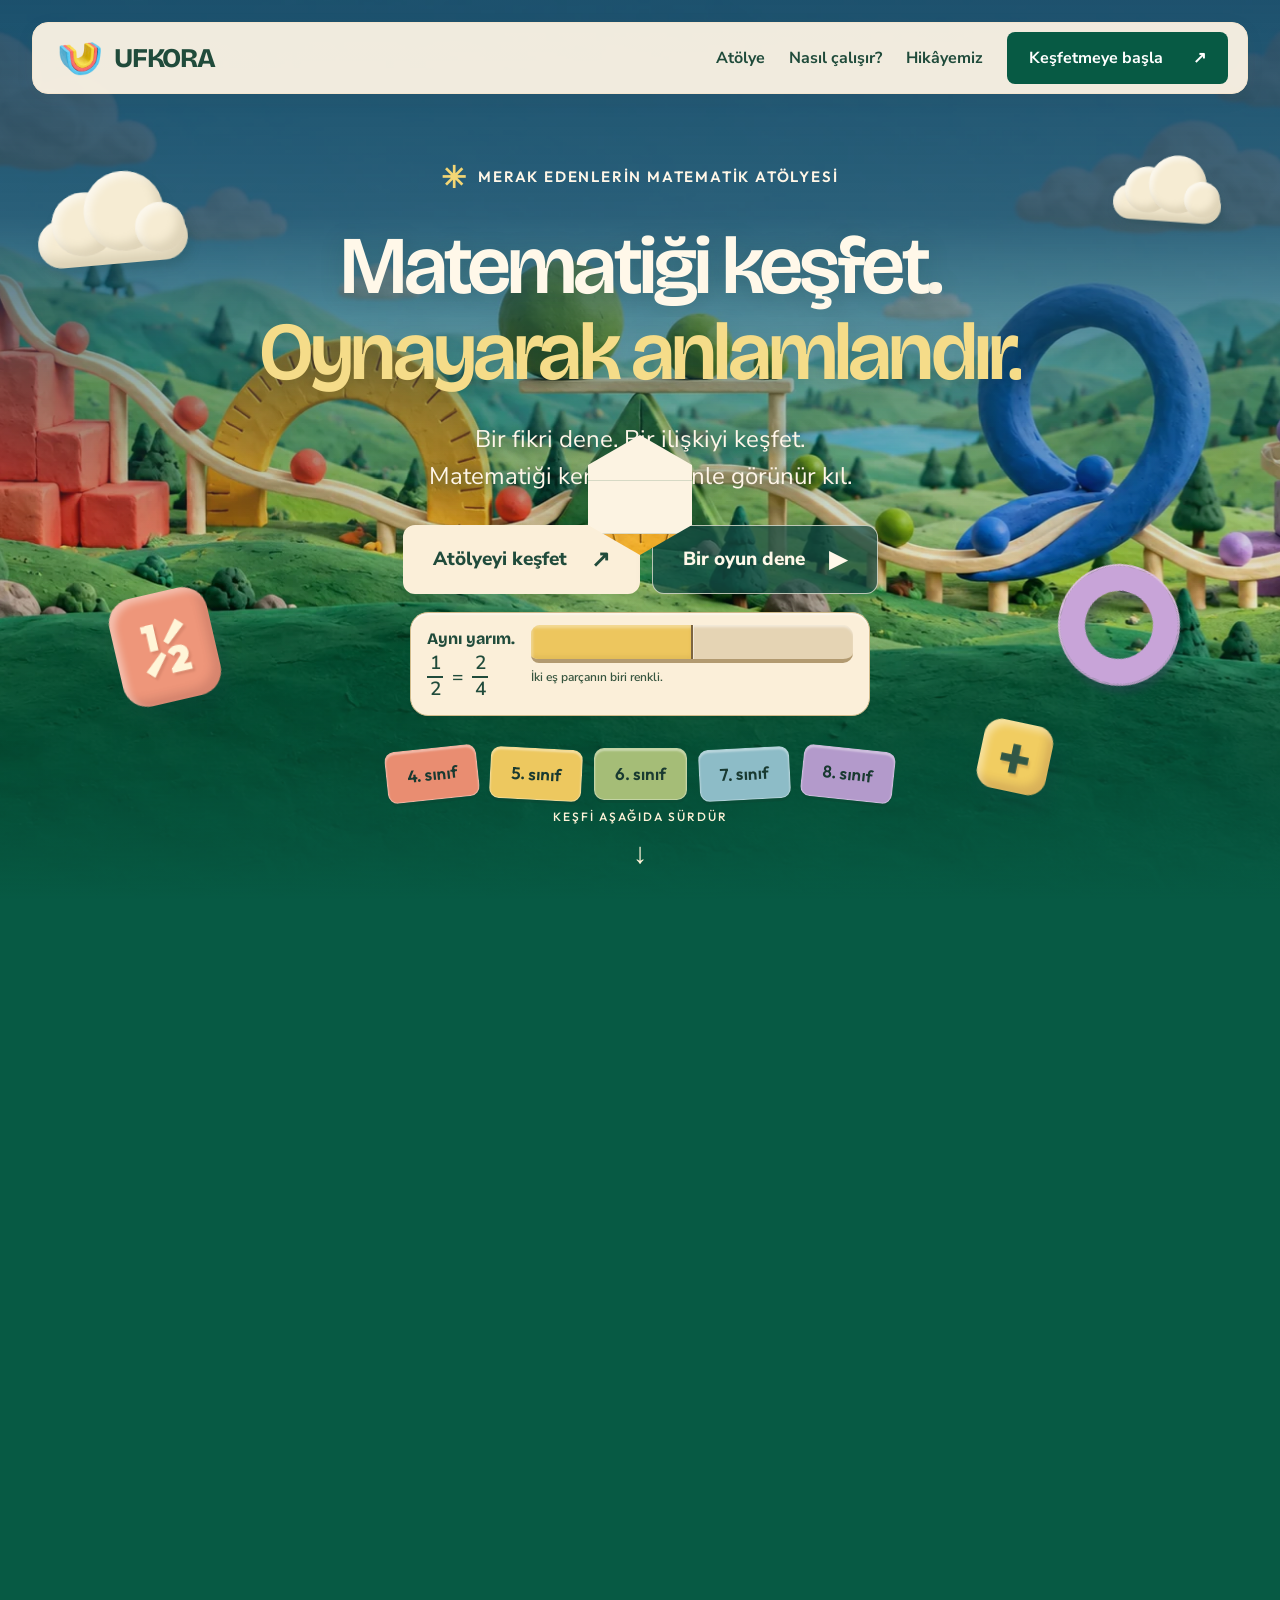
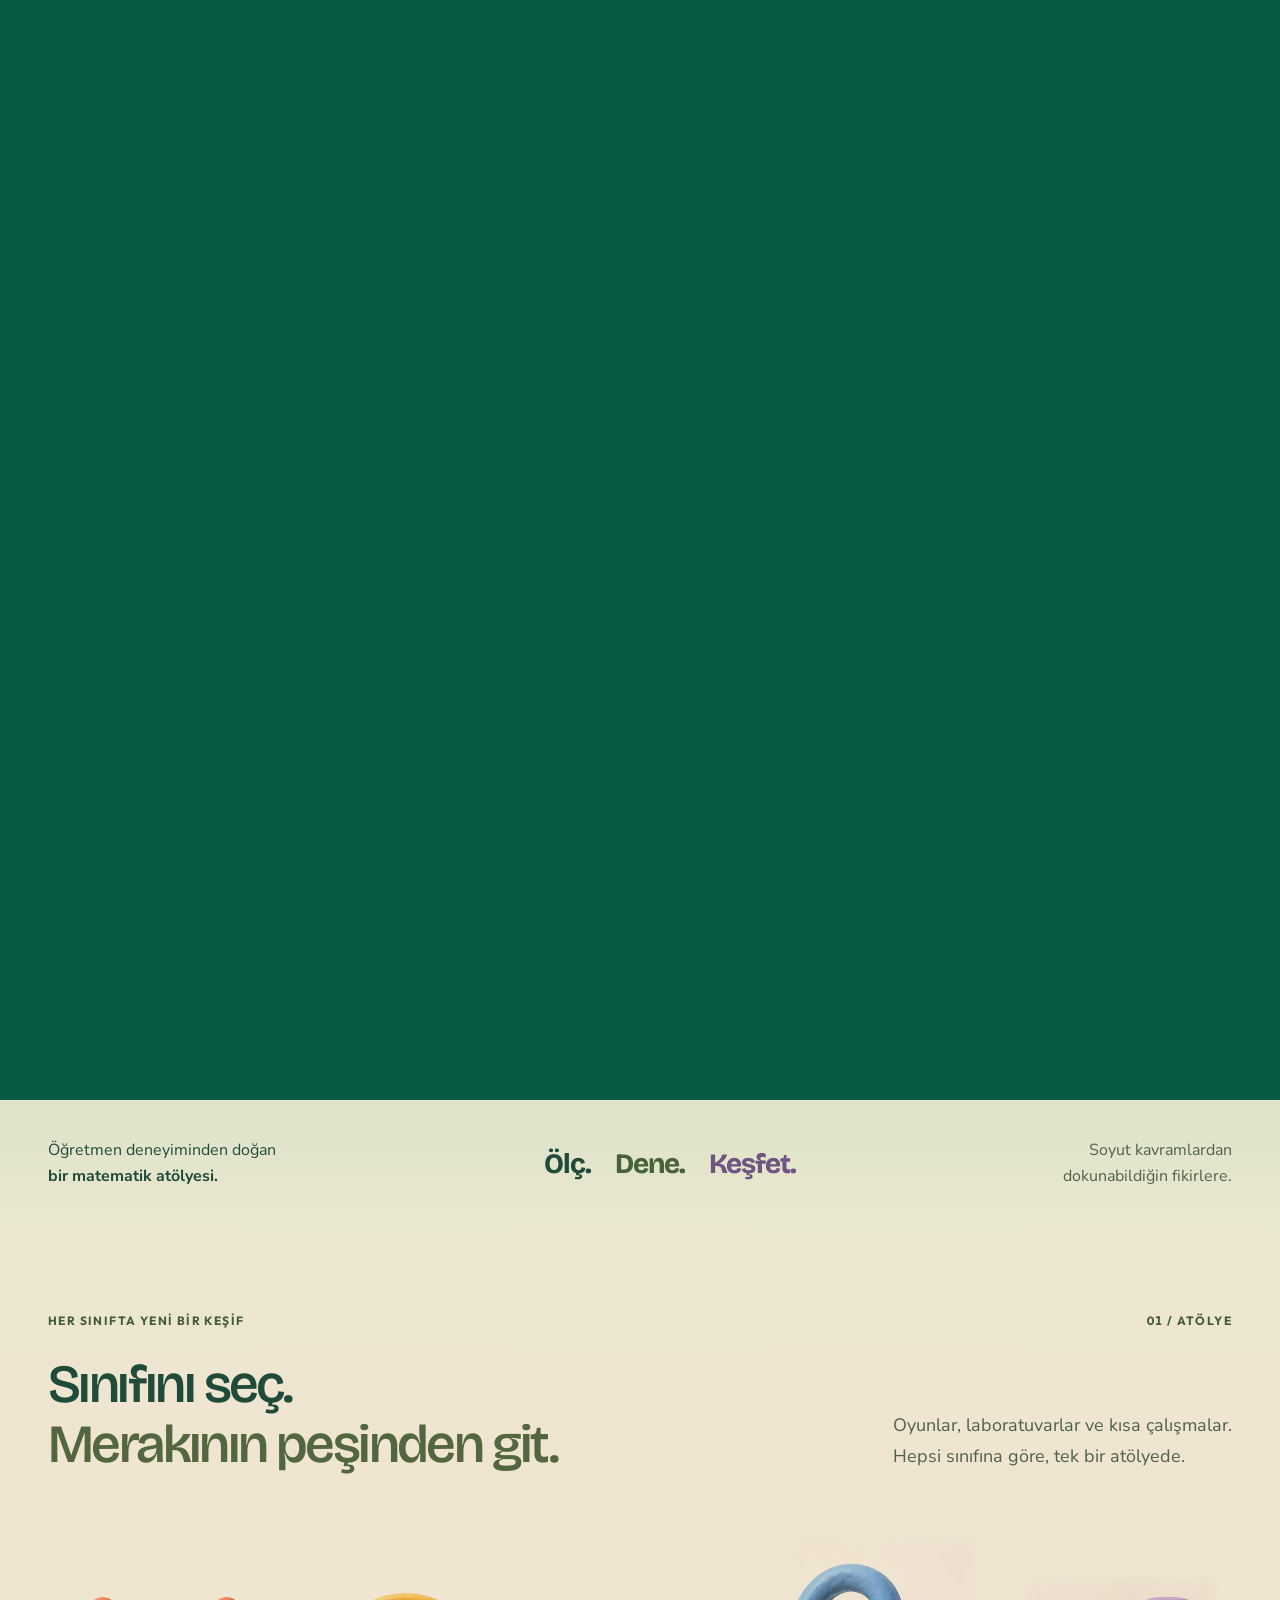
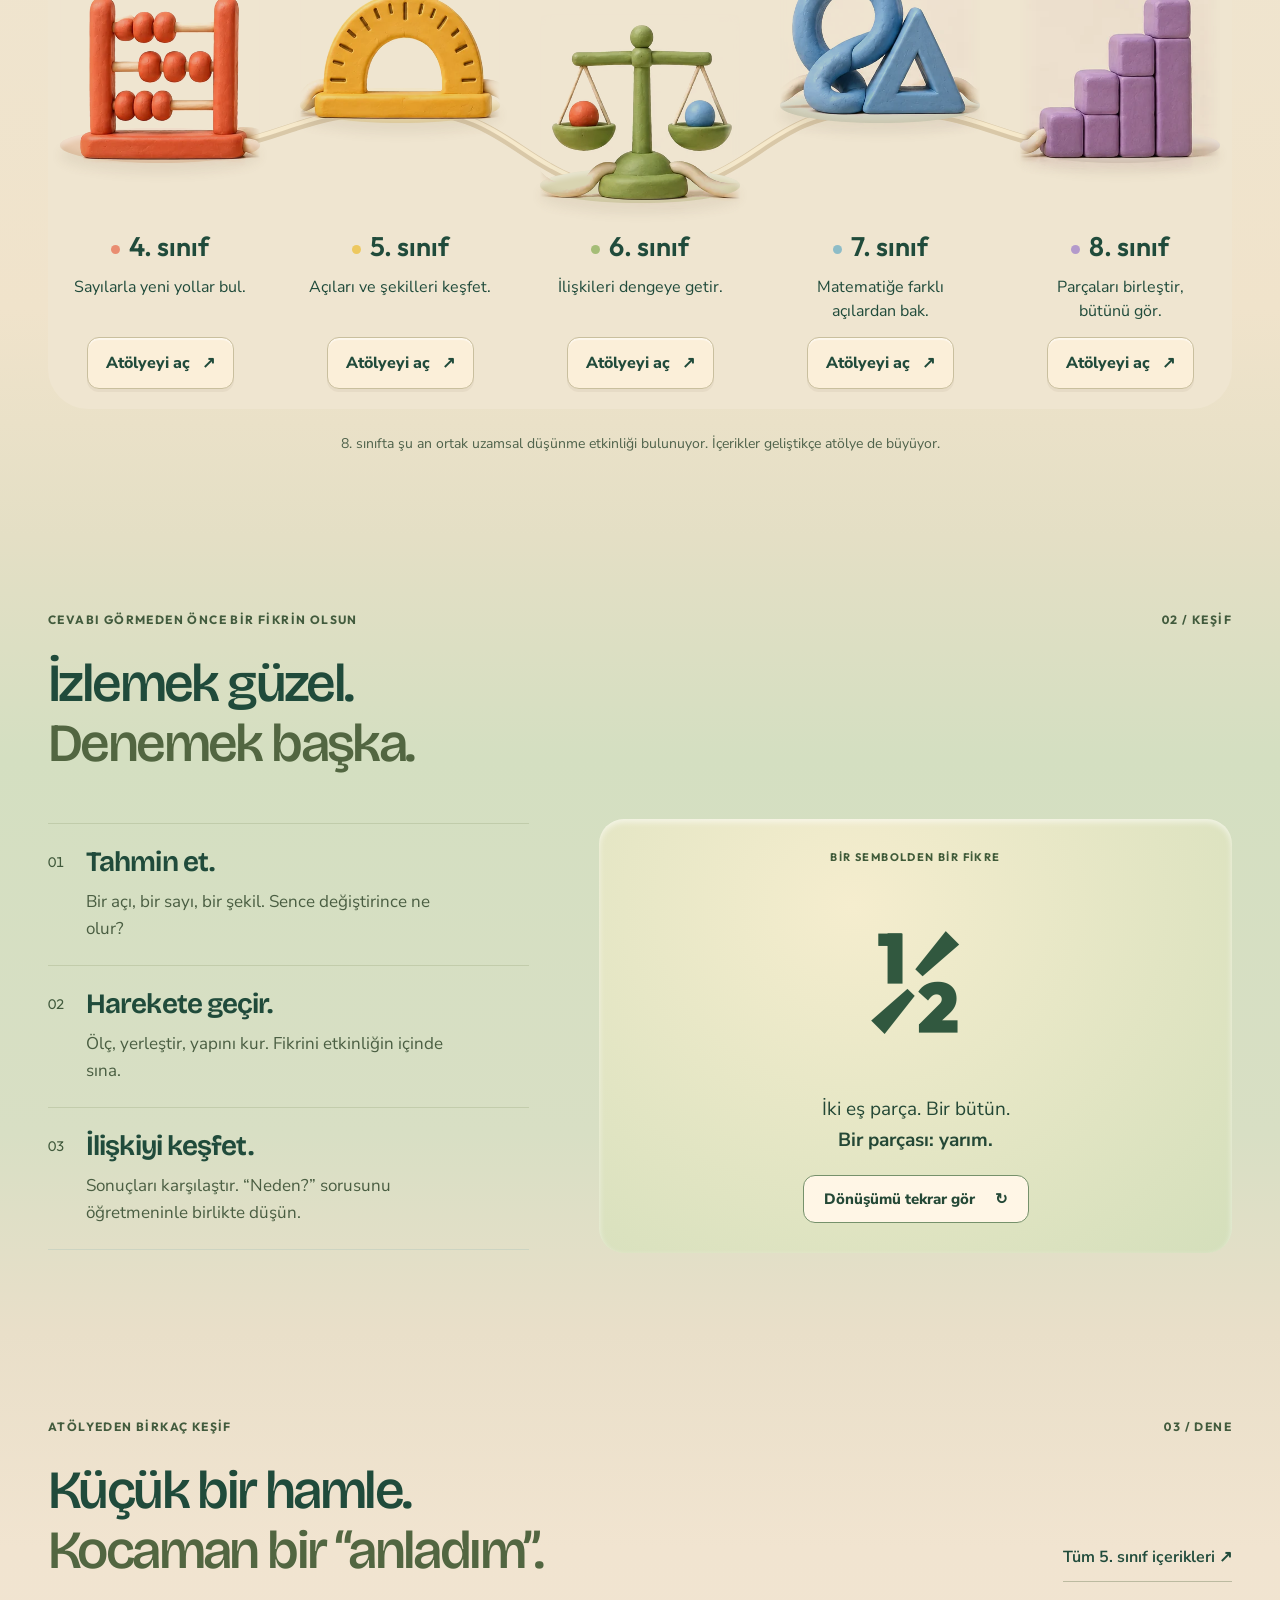
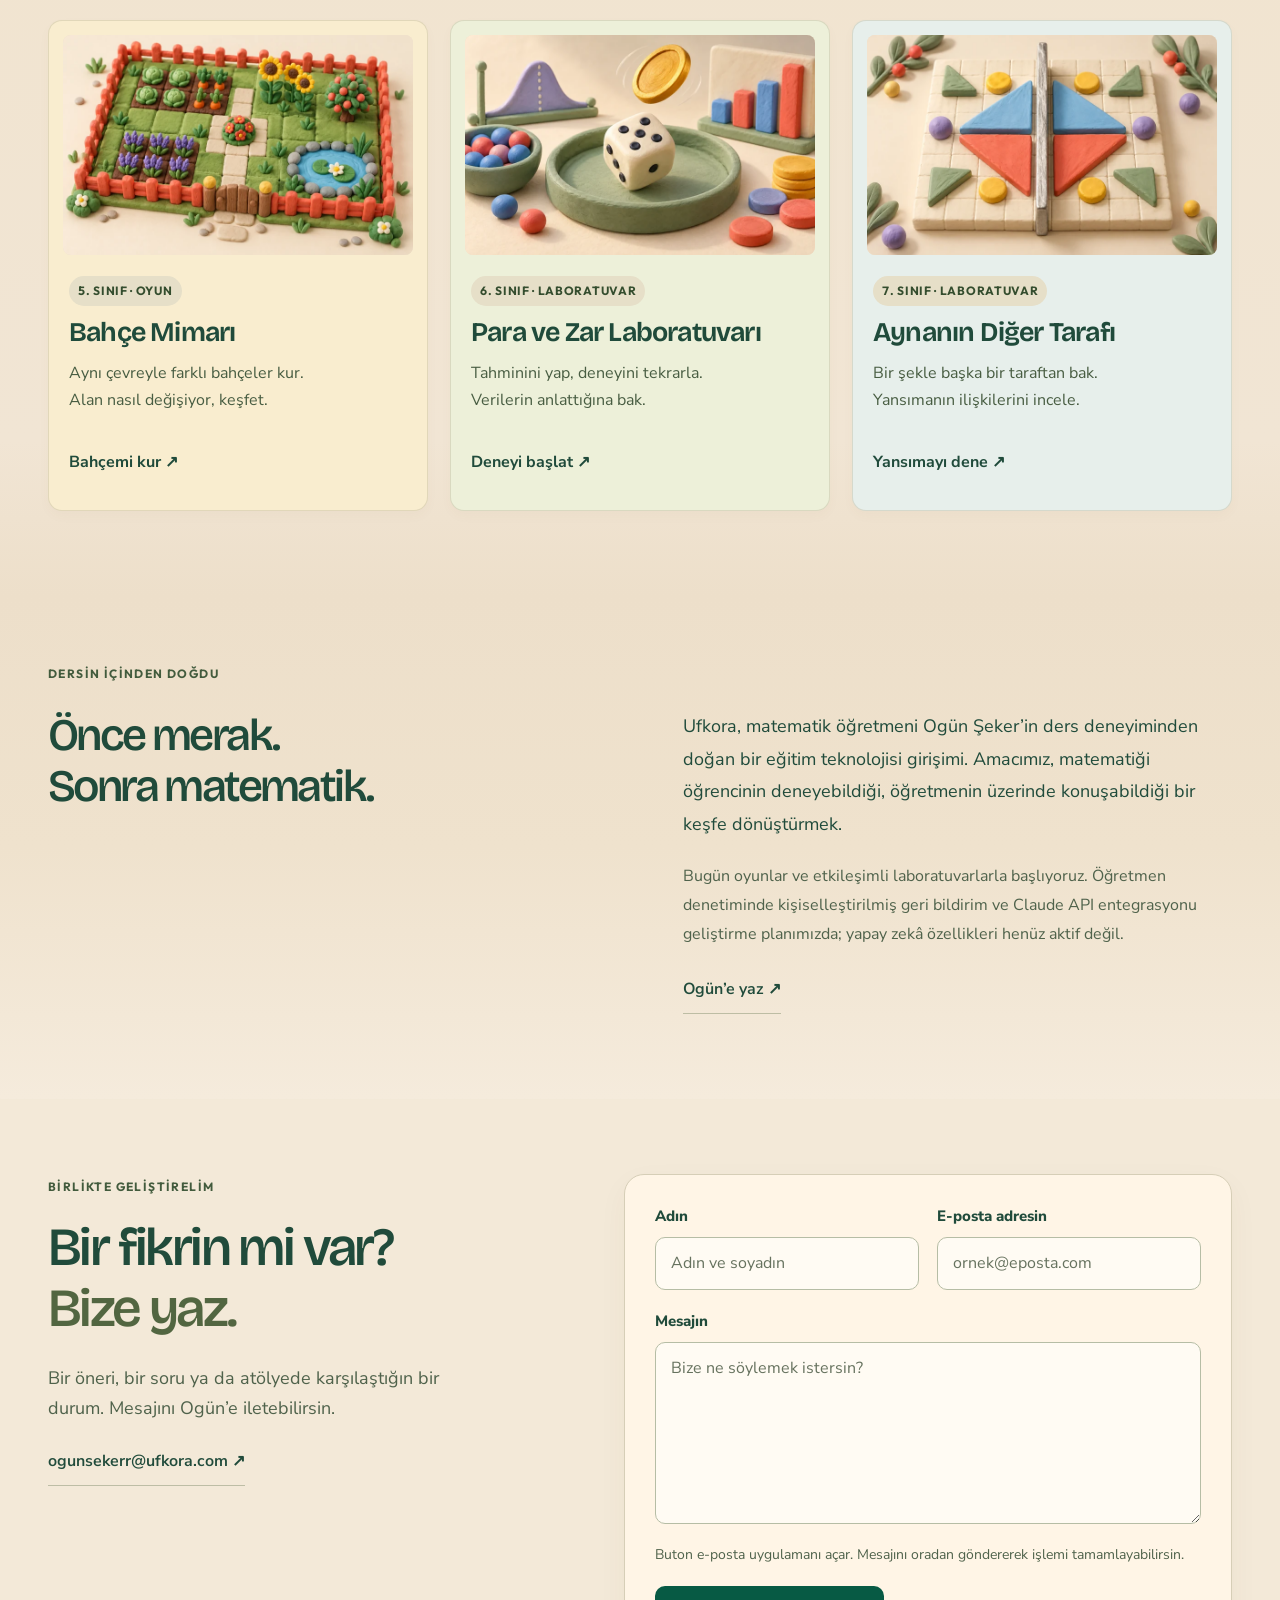
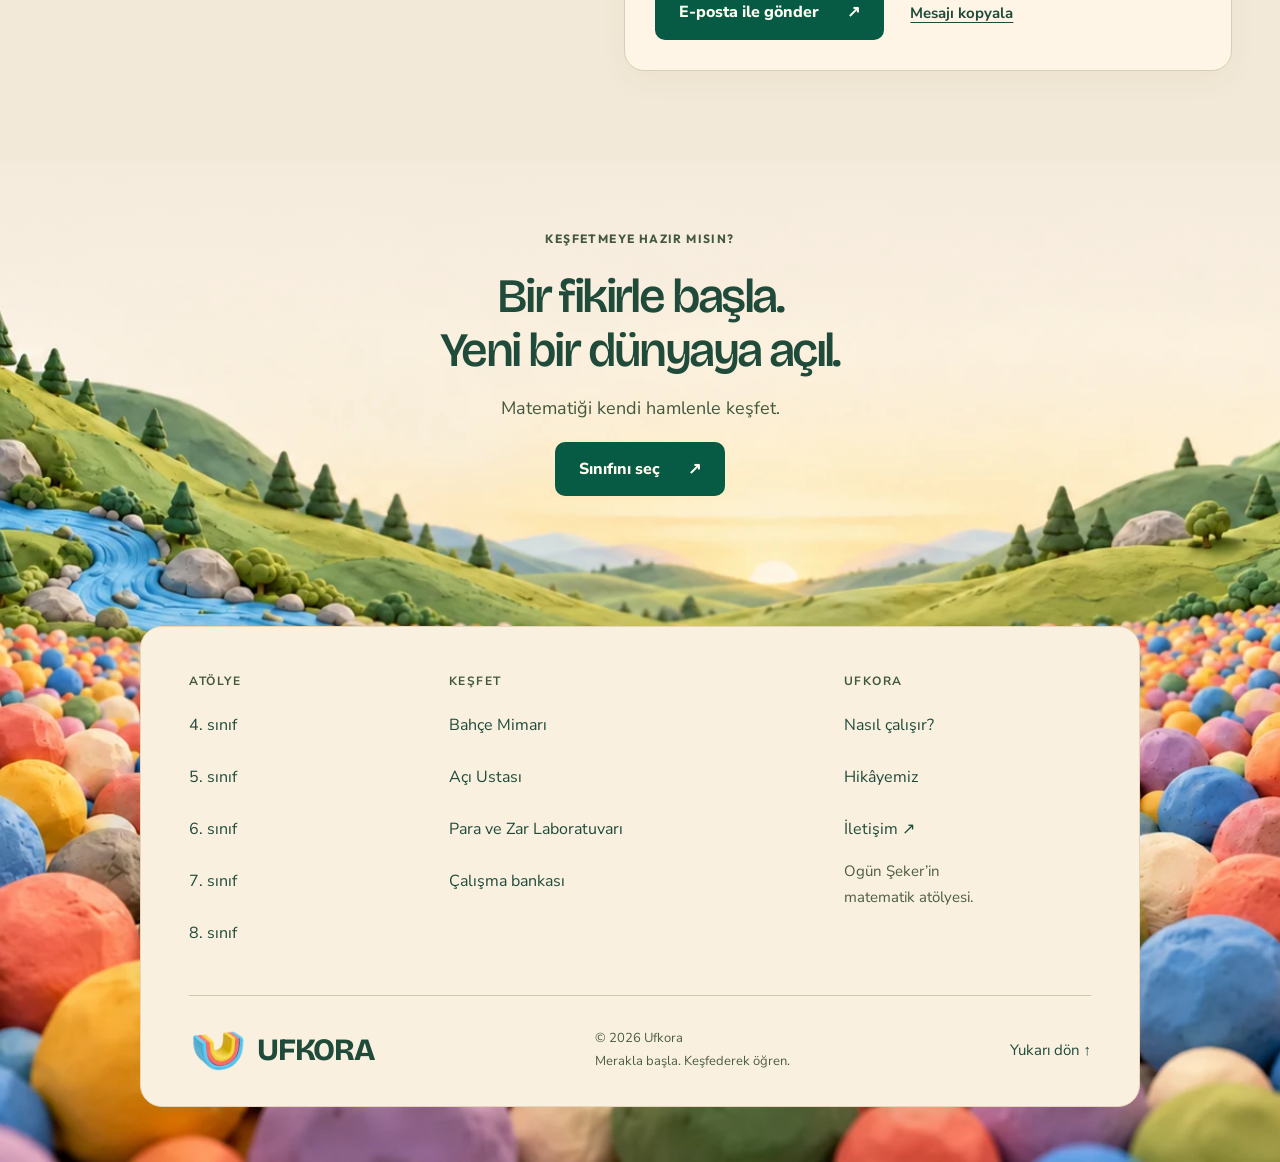
==== commit 4cad54b4: "T44: build static equal-area half and quarter states in hero" ====
--- a/index.html
+++ b/index.html
@@ -1,10 +1,14 @@
-<!doctype html><html lang="tr"><head><meta charset="utf-8"><meta name="viewport" content="width=device-width,initial-scale=1,viewport-fit=cover"><meta name="theme-color" content="#075d47"><title>Ufkora — Matematiğe bir de dokun</title><meta name="description" content="4–8. sınıflar için oyunlar, etkileşimli matematik laboratuvarları ve keşif etkinlikleri."><link rel="stylesheet" href="assets/site.css"><link rel="stylesheet" href="features/home/home.css?v=20261023-tabs16"><link rel="stylesheet" href="features/entrance/transition.css?v=20261022-staged8"><link rel="stylesheet" href="features/home/class-stations.css?v=20261023-clay-islands"><link rel="stylesheet" href="features/home/class-stations-mobile.css?v=20261023-t15"><link rel="stylesheet" href="features/shared/card-art.css?v=20261023-t24"><link rel="stylesheet" href="features/shared/class-world-art.css?v=20261023-clay-world"><link rel="icon" type="image/png" href="/assets/ufkora-favicon.png"></head><body class="home-page"><a class="skip-link" href="#main">İçeriğe geç</a><main id="main"><div class="entrance-sequence" id="entrance-sequence"><div class="entrance-stage"><div class="hero-shell"><header class="site-header"><a class="brand" href="/" aria-label="Ufkora ana sayfa"><img class="brand-logo" src="/assets/ufkora-clay-logo.webp" alt="" width="56" height="56"><span class="brand-word">UFKORA</span></a><button class="menu-toggle" aria-expanded="false" aria-controls="main-nav">Menü <span>＋</span></button><nav id="main-nav" aria-label="Ana menü"><a href="/#atolye">Atölye</a><a href="/#nasil">Nasıl çalışır?</a><a href="/#hakkimizda">Hikâyemiz</a><a class="nav-cta" href="atolye.html?sinif=5">Keşfetmeye başla <span>↗</span></a></nav></header><section class="hero hero-immersive" aria-labelledby="hero-title">
+<!doctype html><html lang="tr"><head><meta charset="utf-8"><meta name="viewport" content="width=device-width,initial-scale=1,viewport-fit=cover"><meta name="theme-color" content="#075d47"><title>Ufkora — Matematiğe bir de dokun</title><meta name="description" content="4–8. sınıflar için oyunlar, etkileşimli matematik laboratuvarları ve keşif etkinlikleri."><link rel="stylesheet" href="assets/site.css"><link rel="stylesheet" href="features/home/home.css?v=20261023-tabs16"><link rel="stylesheet" href="features/entrance/transition.css?v=20261022-staged8"><link rel="stylesheet" href="features/home/class-stations.css?v=20261023-clay-islands"><link rel="stylesheet" href="features/home/class-stations-mobile.css?v=20261023-t15"><link rel="stylesheet" href="features/shared/card-art.css?v=20261023-t24"><link rel="stylesheet" href="features/shared/class-world-art.css?v=20261023-clay-world"><link rel="stylesheet" href="features/home/discovery-motion.css?v=20261023-t44"><link rel="icon" type="image/png" href="/assets/ufkora-favicon.png"></head><body class="home-page"><a class="skip-link" href="#main">İçeriğe geç</a><main id="main"><div class="entrance-sequence" id="entrance-sequence"><div class="entrance-stage"><div class="hero-shell"><header class="site-header"><a class="brand" href="/" aria-label="Ufkora ana sayfa"><img class="brand-logo" src="/assets/ufkora-clay-logo.webp" alt="" width="56" height="56"><span class="brand-word">UFKORA</span></a><button class="menu-toggle" aria-expanded="false" aria-controls="main-nav">Menü <span>＋</span></button><nav id="main-nav" aria-label="Ana menü"><a href="/#atolye">Atölye</a><a href="/#nasil">Nasıl çalışır?</a><a href="/#hakkimizda">Hikâyemiz</a><a class="nav-cta" href="atolye.html?sinif=5">Keşfetmeye başla <span>↗</span></a></nav></header><section class="hero hero-immersive" aria-labelledby="hero-title">
 <div class="hero-scene" aria-hidden="true"><img src="assets/clay-hero.webp" alt="" fetchpriority="high" width="1672" height="941"></div>
 <div class="scene-ornaments" aria-hidden="true"><div class="clay-cloud cloud-left"><i></i><i></i><i></i></div><div class="clay-cloud cloud-right"><i></i><i></i><i></i></div><span class="clay-fraction">½</span><span class="clay-ring"></span><span class="clay-plus">+</span></div><div class="hero-copy wrap">
 <p class="hero-kicker"><span aria-hidden="true">✳</span> MERAK EDENLERİN MATEMATİK ATÖLYESİ</p>
 <h1 id="hero-title"><span class="title-line"><span>Matematiği <span class="reveal-word">keşfet<span class="word-scribble" aria-hidden="true"><svg viewBox="0 0 260 110" preserveAspectRatio="none" focusable="false"><g fill="none" stroke="#202a26" stroke-width="8" stroke-linecap="round" stroke-linejoin="round"><path d="M7 38 Q65 12 126 26 T251 23 L14 48 Q97 25 251 38 L9 61 Q114 38 251 51 L15 77 Q116 49 252 64 L14 90 Q135 65 249 78"/><path d="M17 29 L238 91 M10 84 L242 29 M33 22 L223 96 M47 93 L230 17"/></g></svg></span><span class="word-eraser" aria-hidden="true"></span></span>.</span></span><span class="title-line"><em>Oynayarak anlamlandır.</em></span></h1>
 <p class="hero-description">Bir fikri dene. Bir ilişkiyi keşfet.<br>Matematiği kendi hamlenle görünür kıl.</p>
 <div class="hero-actions"><a class="btn cream" href="#atolye-onizleme">Atölyeyi keşfet <span aria-hidden="true">↗</span></a><a class="btn hero-secondary" href="oyun-atolyesi/bahce.html">Bir oyun dene <span aria-hidden="true">▶</span></a></div>
+<section class="hero-mini" id="hero-mini" aria-labelledby="hero-mini-title" data-state="halves">
+<div class="mini-copy"><h2 id="hero-mini-title">Aynı yarım.</h2><p class="mini-equation" aria-label="Bir bölü iki, iki bölü dörde eşittir"><span class="mini-frac" aria-hidden="true"><span>1</span><span>2</span></span><span aria-hidden="true">=</span><span class="mini-frac" aria-hidden="true"><span>2</span><span>4</span></span></p></div>
+<div class="mini-model"><div class="mini-whole" aria-hidden="true"><span class="mini-color"></span><i class="mini-cut mini-middle"></i><i class="mini-cut mini-quarter"></i><i class="mini-cut mini-three-quarter"></i></div><p id="mini-result" role="status" aria-live="polite" aria-atomic="true">İki eş parçanın biri renkli.</p></div><button id="mini-try" type="button" aria-controls="mini-result" hidden>Dene</button>
+</section>
 <nav class="hero-grades" aria-label="Doğrudan sınıf atölyesine git">
 <a class="coral" href="atolye.html?sinif=4">4. sınıf</a><a class="yellow" href="atolye.html?sinif=5">5. sınıf</a><a class="green" href="atolye.html?sinif=6">6. sınıf</a><a class="blue" href="atolye.html?sinif=7">7. sınıf</a><a class="purple" href="atolye.html?sinif=8">8. sınıf</a>
 </nav>
--- a/features/home/discovery-motion.css
+++ b/features/home/discovery-motion.css
@@ -0,0 +1,17 @@
+/* One precise clay-strip model. Geometry is independent of animation. */
+.hero-immersive .hero-mini{display:flex;align-items:center;gap:16px;width:min(100%,460px);padding:12px 16px;margin:18px 0 0;background:#fbefd9;color:#204b3b;border:1px solid #d2bc8c;border-radius:18px;box-shadow:inset 0 2px 2px #fff8,0 4px 0 #153c3033;text-align:left;min-width:0}
+.hero-immersive .hero-mini h2{font:750 16px/1.2 'Bricolage Grotesque',sans-serif;letter-spacing:0;margin:0 0 6px;color:#204b3b}
+.mini-copy{flex:none}.hero-immersive .mini-equation{display:flex;align-items:center;gap:9px;margin:0;font:600 19px/1 'Outfit',sans-serif;color:#204b3b}
+.mini-frac{display:inline-grid;text-align:center;line-height:1.05;min-width:16px}.mini-frac>span:first-child{border-bottom:2px solid currentColor;padding-bottom:2px}.mini-frac>span+span{padding-top:2px}
+.mini-model{min-width:0;flex:1}.mini-whole{height:38px;position:relative;overflow:hidden;border-radius:9px 11px 10px 8px;background:#e5d4b4;border-bottom:4px solid #b29a70;box-shadow:inset 1px 2px 3px #fff8}
+.mini-color{position:absolute;inset:0 50% 0 0;background:#edc65e;box-shadow:inset 2px 3px 3px #fff5,inset 0 -3px 4px #9d772c22}
+.mini-cut{position:absolute;top:0;bottom:0;width:2px;background:#7c6540;box-shadow:1px 0 #fff7;transform-origin:top}
+.mini-middle{left:calc(50% - 1px)}.mini-quarter{left:calc(25% - 1px)}.mini-three-quarter{left:calc(75% - 1px)}
+.hero-mini[data-state=halves] :is(.mini-quarter,.mini-three-quarter){opacity:0;transform:scaleY(0)}
+.hero-mini[data-state=quarters] :is(.mini-quarter,.mini-three-quarter){opacity:1;transform:scaleY(1)}
+.hero-immersive #mini-result{font:600 12px/1.4 'Nunito Sans',sans-serif;margin:6px 0 0;color:#36543e;min-height:34px}
+.hero-mini button{flex:none;min-height:44px;min-width:60px;padding:10px;border-radius:9px;border:1px solid #075a44;background:#075a44;color:#fff8e9;font:800 14px 'Nunito Sans',sans-serif;cursor:pointer}
+.hero-mini button:focus-visible{outline:3px solid #204b3b;outline-offset:3px}
+.hero-mini [hidden]{display:none!important}
+@media(max-width:700px){.hero-immersive .hero-mini{gap:10px;padding:10px;width:min(100%,380px);margin-top:14px}.hero-immersive .hero-mini h2{font-size:14px}.hero-immersive .mini-equation{font-size:17px}.hero-immersive #mini-result{font-size:11px}.hero-mini button{min-width:54px}.mini-whole{height:32px}}
+@media(max-height:740px){.hero-immersive .hero-mini{padding:8px 12px;margin-top:12px;gap:10px}.hero-immersive .hero-mini h2,.hero-immersive #mini-result{position:absolute;width:1px;height:1px;overflow:hidden;clip-path:inset(50%);white-space:nowrap}.mini-whole{height:32px}}
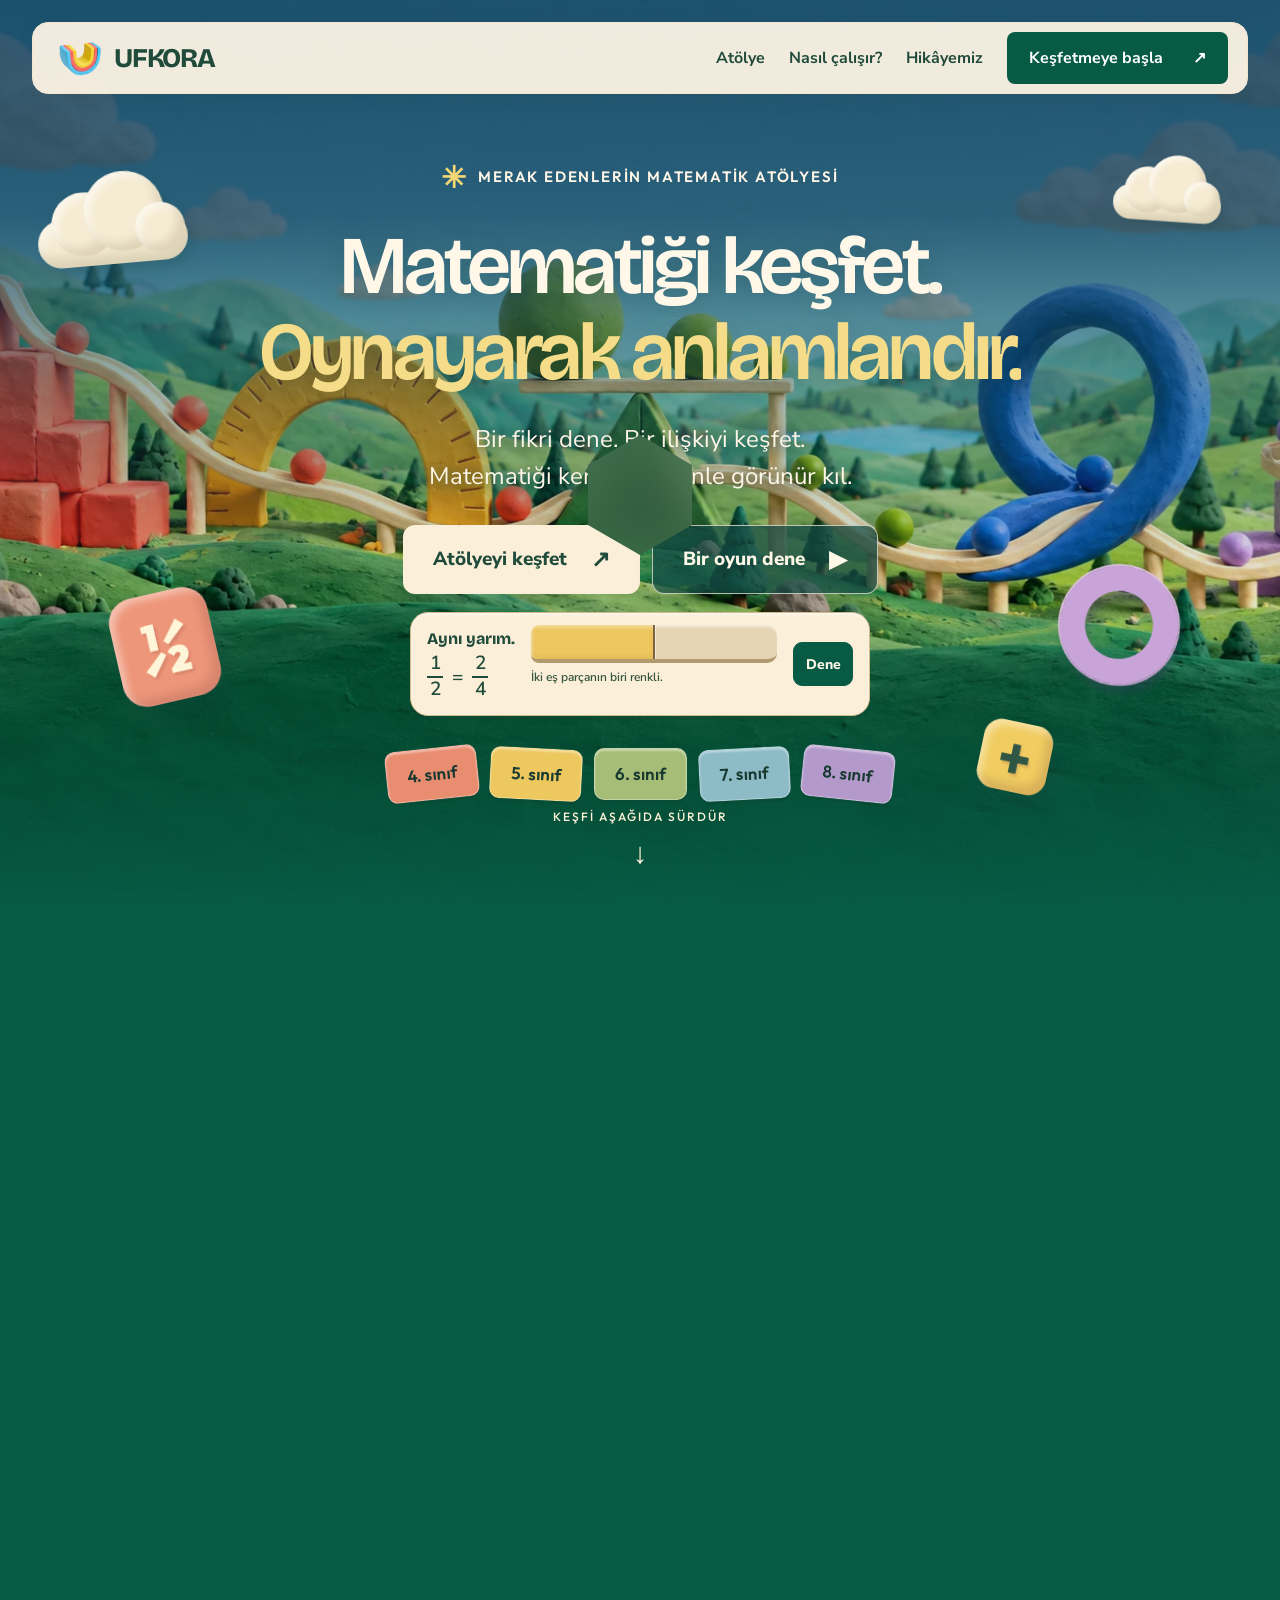
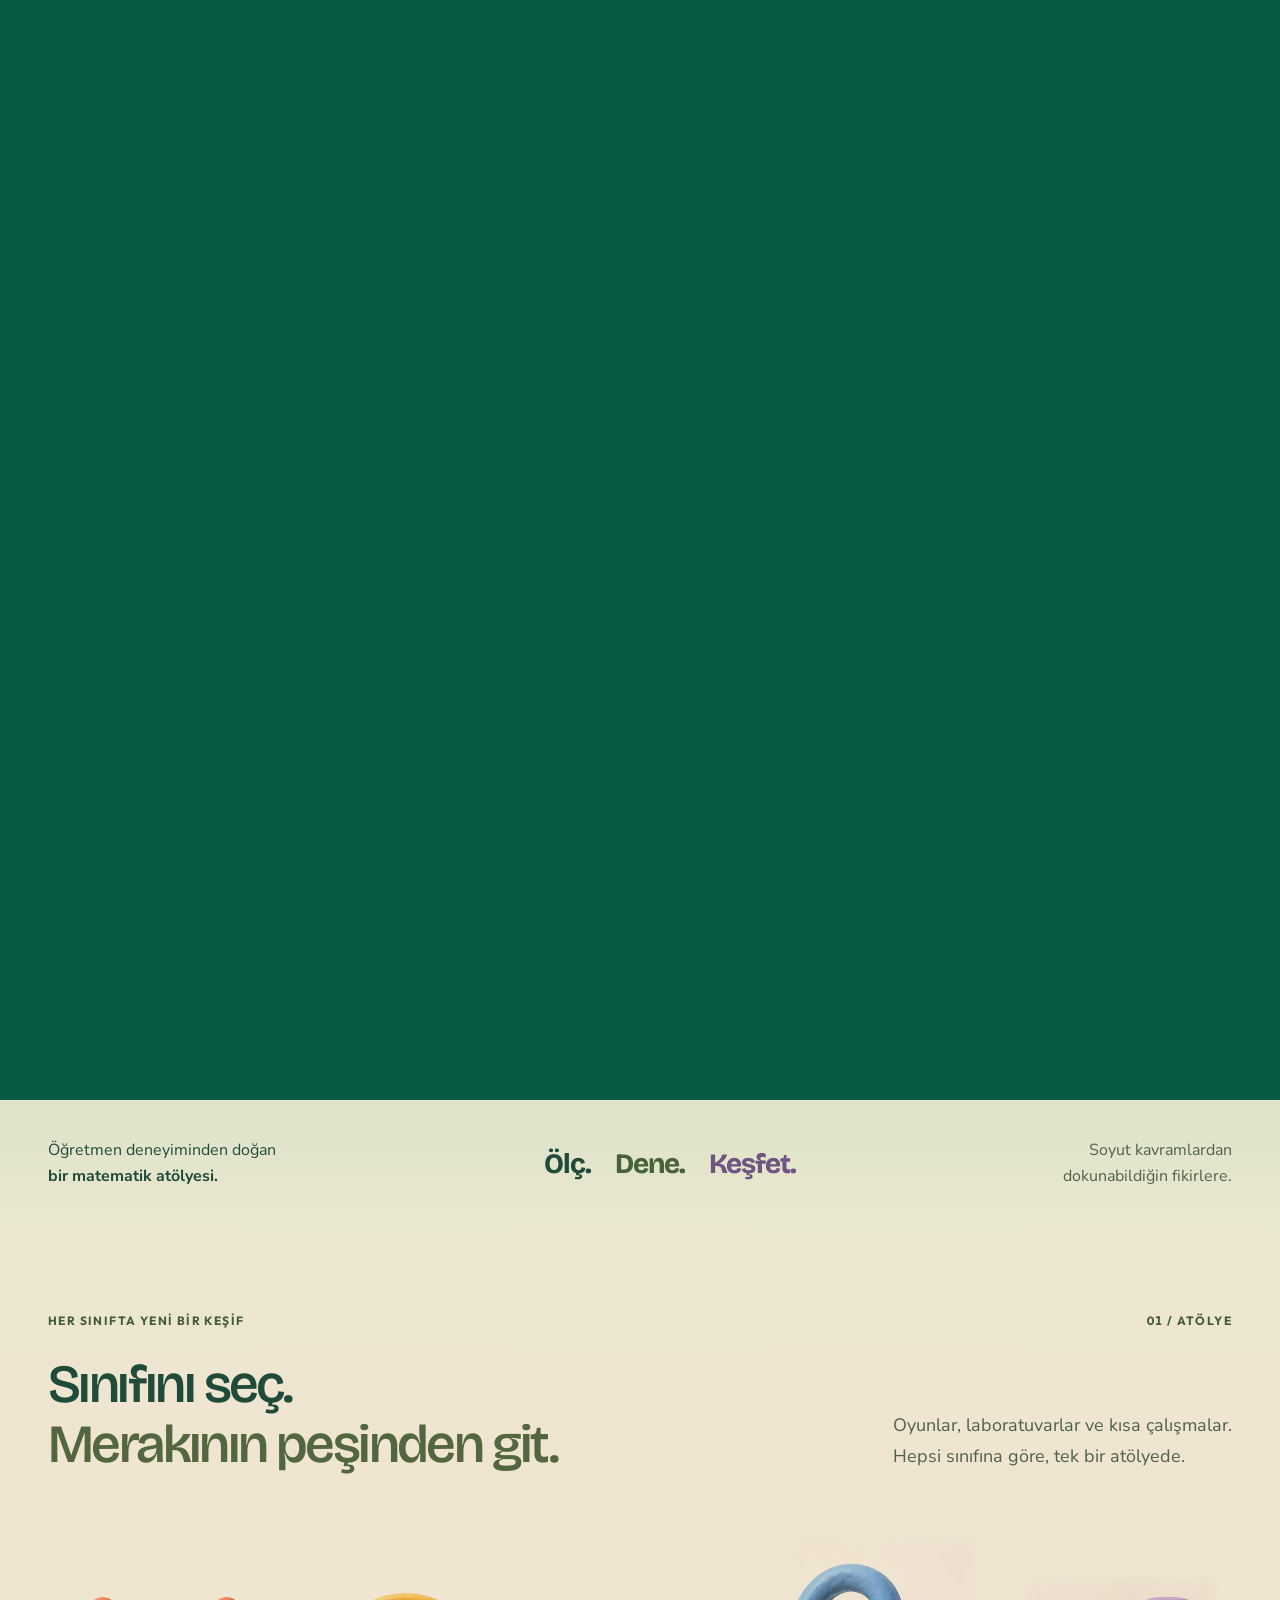
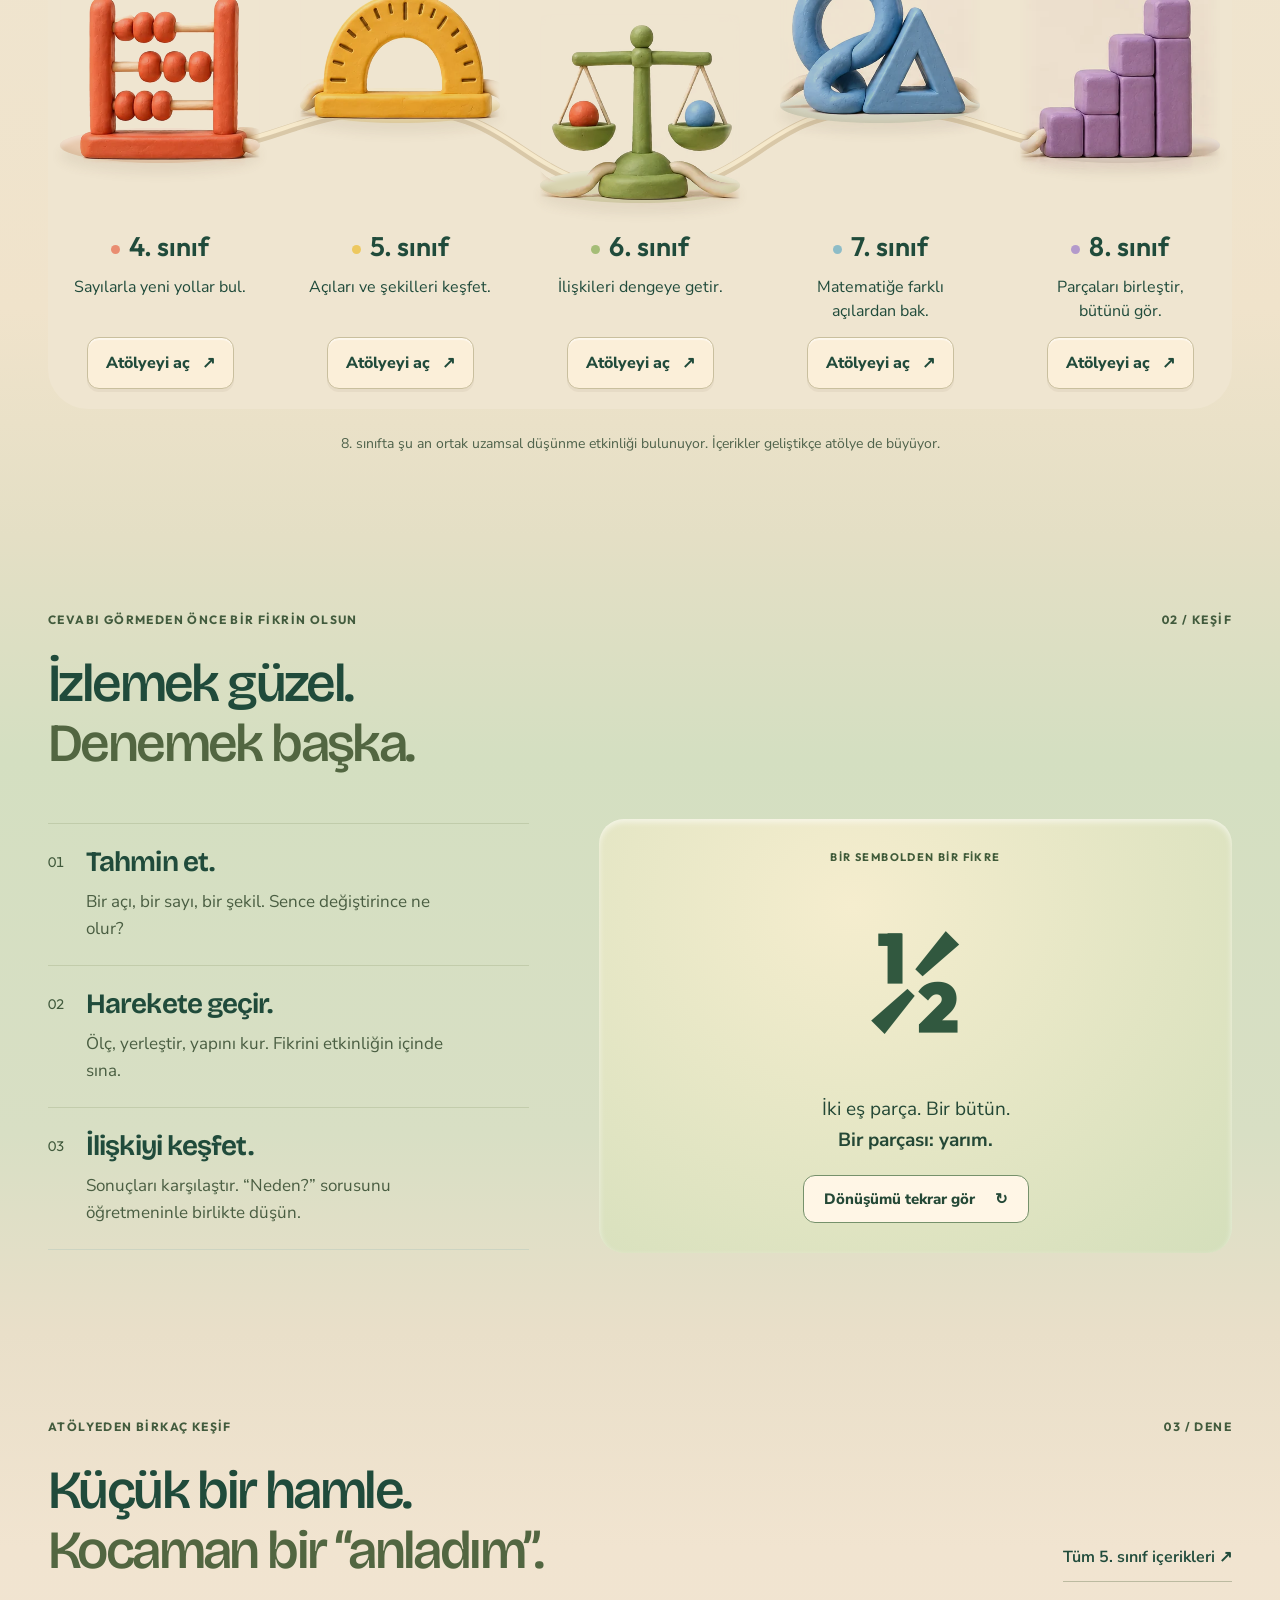
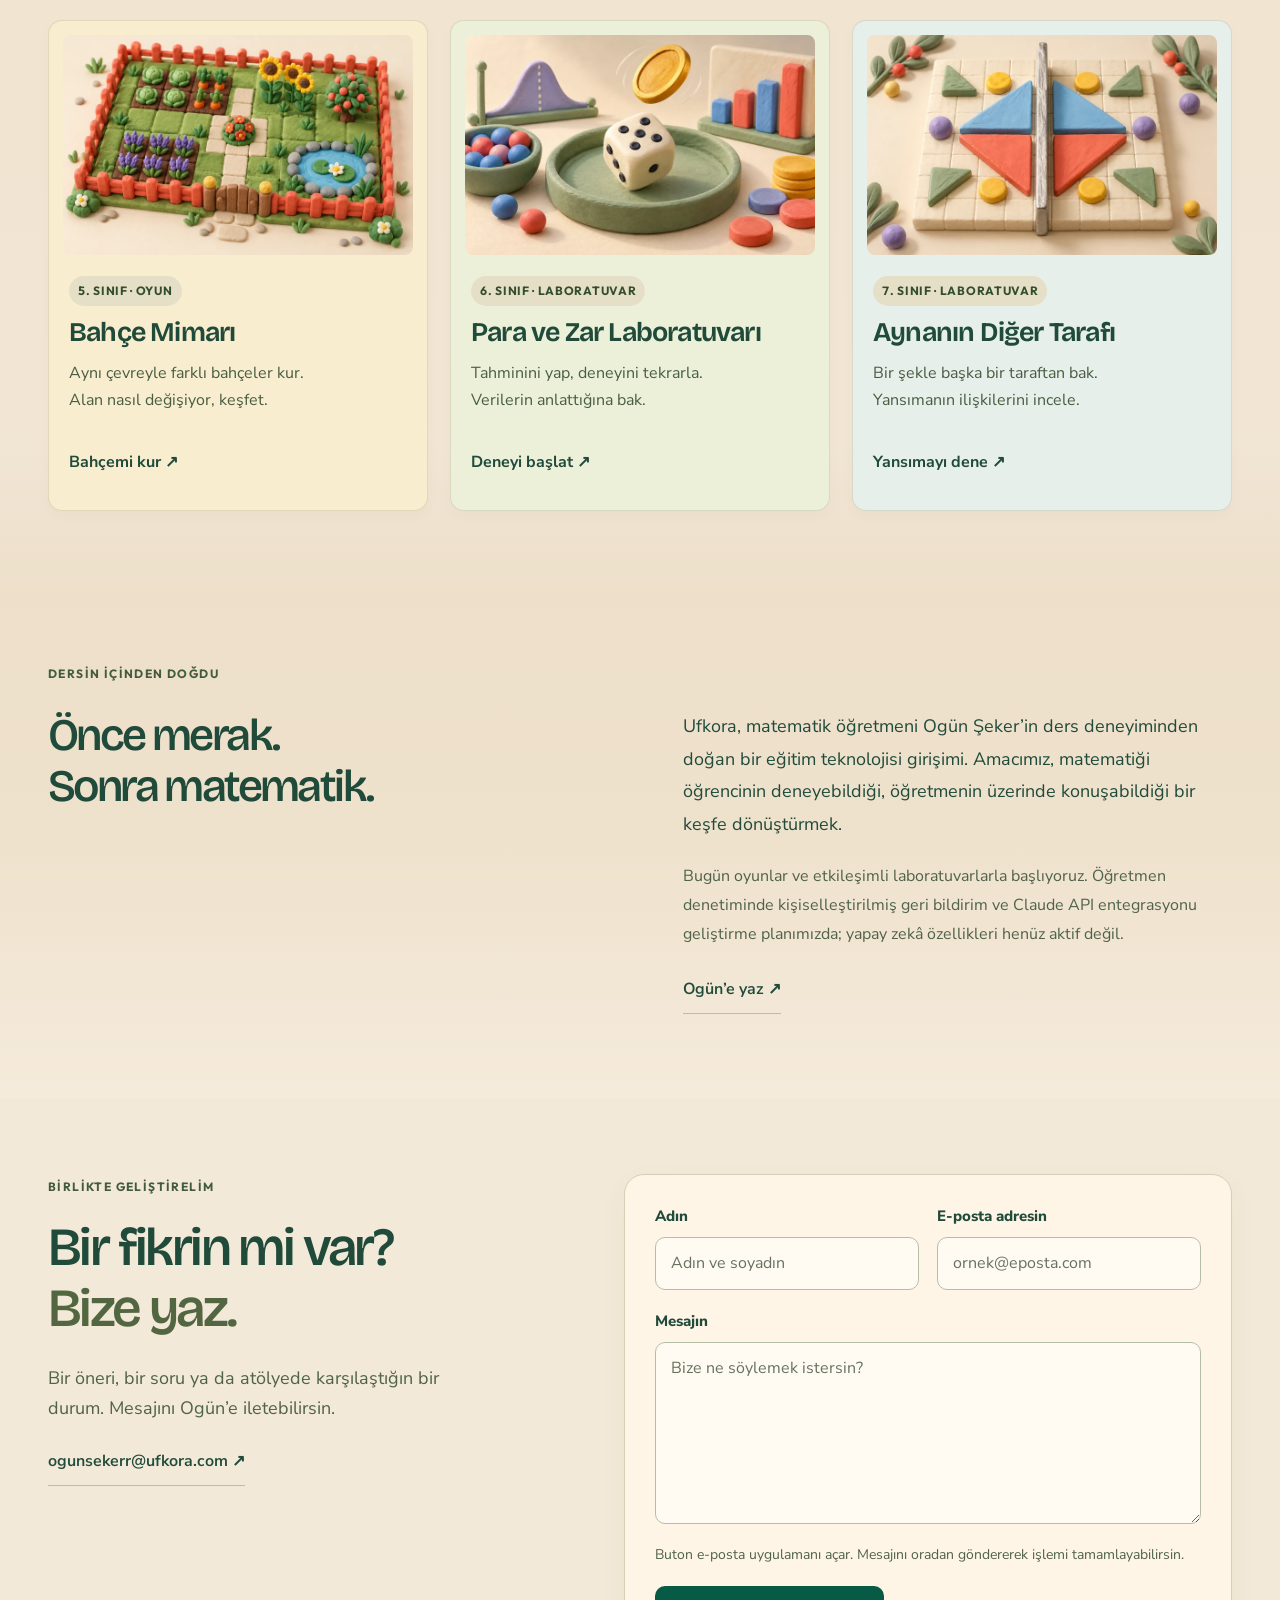
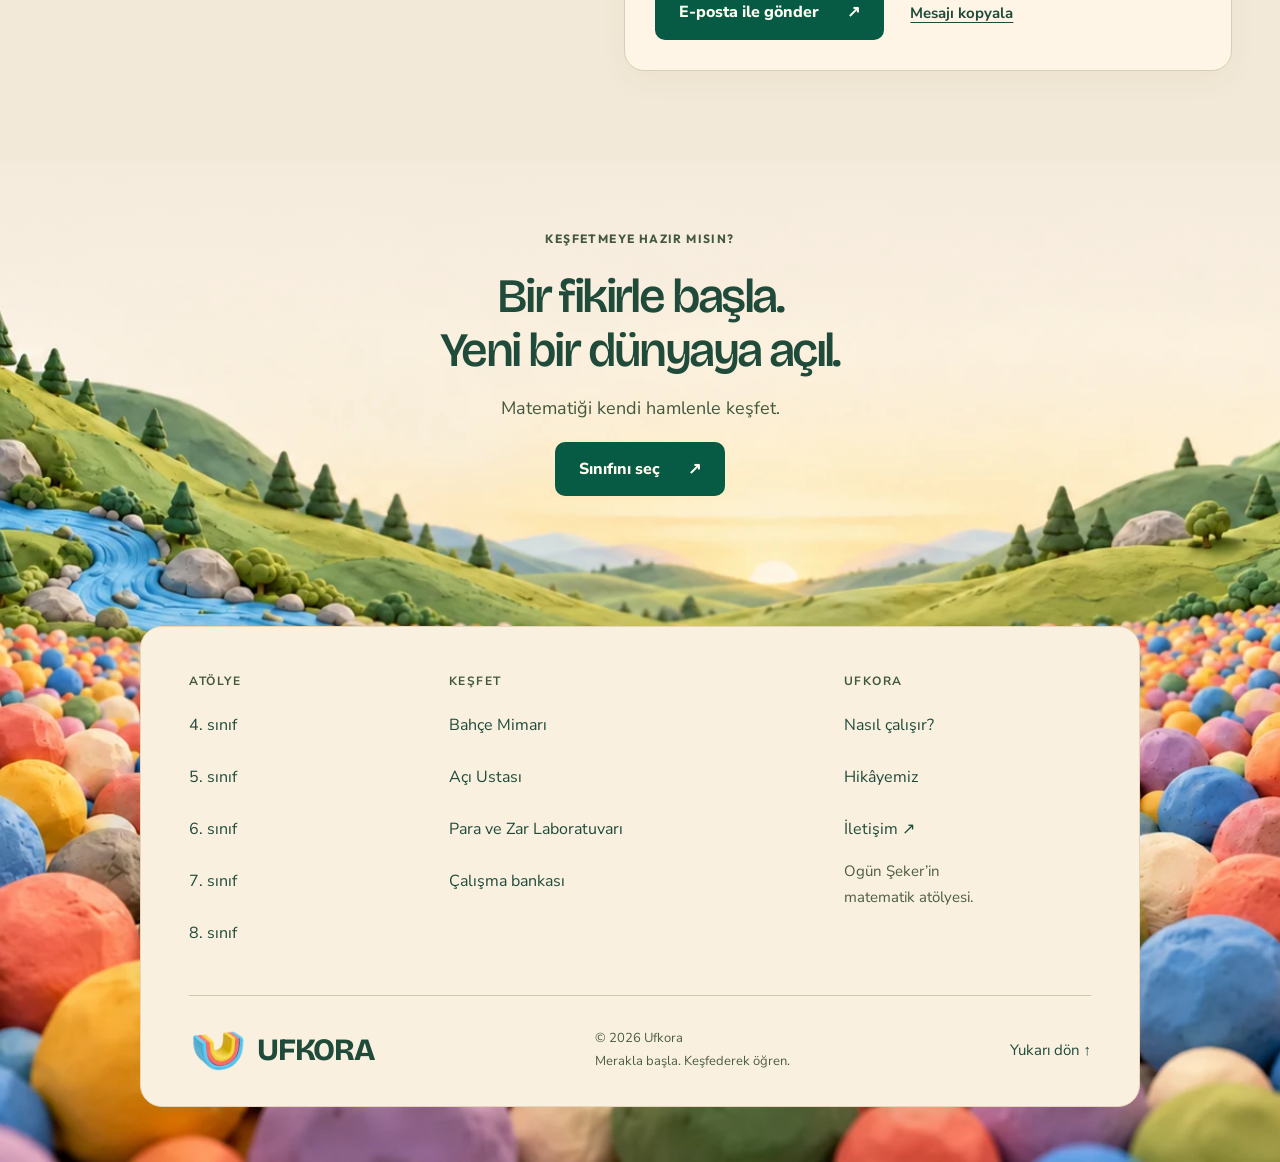
==== commit c19c6f58: "T45: connect Dene to a single interruptible fraction split" ====
--- a/index.html
+++ b/index.html
@@ -1,4 +1,4 @@
-<!doctype html><html lang="tr"><head><meta charset="utf-8"><meta name="viewport" content="width=device-width,initial-scale=1,viewport-fit=cover"><meta name="theme-color" content="#075d47"><title>Ufkora — Matematiğe bir de dokun</title><meta name="description" content="4–8. sınıflar için oyunlar, etkileşimli matematik laboratuvarları ve keşif etkinlikleri."><link rel="stylesheet" href="assets/site.css"><link rel="stylesheet" href="features/home/home.css?v=20261023-tabs16"><link rel="stylesheet" href="features/entrance/transition.css?v=20261022-staged8"><link rel="stylesheet" href="features/home/class-stations.css?v=20261023-clay-islands"><link rel="stylesheet" href="features/home/class-stations-mobile.css?v=20261023-t15"><link rel="stylesheet" href="features/shared/card-art.css?v=20261023-t24"><link rel="stylesheet" href="features/shared/class-world-art.css?v=20261023-clay-world"><link rel="stylesheet" href="features/home/discovery-motion.css?v=20261023-t44"><link rel="icon" type="image/png" href="/assets/ufkora-favicon.png"></head><body class="home-page"><a class="skip-link" href="#main">İçeriğe geç</a><main id="main"><div class="entrance-sequence" id="entrance-sequence"><div class="entrance-stage"><div class="hero-shell"><header class="site-header"><a class="brand" href="/" aria-label="Ufkora ana sayfa"><img class="brand-logo" src="/assets/ufkora-clay-logo.webp" alt="" width="56" height="56"><span class="brand-word">UFKORA</span></a><button class="menu-toggle" aria-expanded="false" aria-controls="main-nav">Menü <span>＋</span></button><nav id="main-nav" aria-label="Ana menü"><a href="/#atolye">Atölye</a><a href="/#nasil">Nasıl çalışır?</a><a href="/#hakkimizda">Hikâyemiz</a><a class="nav-cta" href="atolye.html?sinif=5">Keşfetmeye başla <span>↗</span></a></nav></header><section class="hero hero-immersive" aria-labelledby="hero-title">
+<!doctype html><html lang="tr"><head><meta charset="utf-8"><meta name="viewport" content="width=device-width,initial-scale=1,viewport-fit=cover"><meta name="theme-color" content="#075d47"><title>Ufkora — Matematiğe bir de dokun</title><meta name="description" content="4–8. sınıflar için oyunlar, etkileşimli matematik laboratuvarları ve keşif etkinlikleri."><link rel="stylesheet" href="assets/site.css"><link rel="stylesheet" href="features/home/home.css?v=20261023-tabs16"><link rel="stylesheet" href="features/entrance/transition.css?v=20261022-staged8"><link rel="stylesheet" href="features/home/class-stations.css?v=20261023-clay-islands"><link rel="stylesheet" href="features/home/class-stations-mobile.css?v=20261023-t15"><link rel="stylesheet" href="features/shared/card-art.css?v=20261023-t24"><link rel="stylesheet" href="features/shared/class-world-art.css?v=20261023-clay-world"><link rel="stylesheet" href="features/home/discovery-motion.css?v=20261023-t45"><link rel="icon" type="image/png" href="/assets/ufkora-favicon.png"></head><body class="home-page"><a class="skip-link" href="#main">İçeriğe geç</a><main id="main"><div class="entrance-sequence" id="entrance-sequence"><div class="entrance-stage"><div class="hero-shell"><header class="site-header"><a class="brand" href="/" aria-label="Ufkora ana sayfa"><img class="brand-logo" src="/assets/ufkora-clay-logo.webp" alt="" width="56" height="56"><span class="brand-word">UFKORA</span></a><button class="menu-toggle" aria-expanded="false" aria-controls="main-nav">Menü <span>＋</span></button><nav id="main-nav" aria-label="Ana menü"><a href="/#atolye">Atölye</a><a href="/#nasil">Nasıl çalışır?</a><a href="/#hakkimizda">Hikâyemiz</a><a class="nav-cta" href="atolye.html?sinif=5">Keşfetmeye başla <span>↗</span></a></nav></header><section class="hero hero-immersive" aria-labelledby="hero-title">
 <div class="hero-scene" aria-hidden="true"><img src="assets/clay-hero.webp" alt="" fetchpriority="high" width="1672" height="941"></div>
 <div class="scene-ornaments" aria-hidden="true"><div class="clay-cloud cloud-left"><i></i><i></i><i></i></div><div class="clay-cloud cloud-right"><i></i><i></i><i></i></div><span class="clay-fraction">½</span><span class="clay-ring"></span><span class="clay-plus">+</span></div><div class="hero-copy wrap">
 <p class="hero-kicker"><span aria-hidden="true">✳</span> MERAK EDENLERİN MATEMATİK ATÖLYESİ</p>
@@ -39,4 +39,4 @@
 <section class="featured wrap"><div class="section-top"><span class="eyebrow">ATÖLYEDEN BİRKAÇ KEŞİF</span><span class="tiny">03 / DENE</span></div><div class="section-head"><h2>Küçük bir hamle.<br><em>Kocaman bir “anladım”.</em></h2><a class="text-link" href="atolye.html?sinif=5">Tüm 5. sınıf içerikleri ↗</a></div><div class="feature-cards"><a class="feature yellow" href="oyun-atolyesi/bahce.html"><div class="feature-visual garden"><img src="assets/activities/bahce.webp" alt="" loading="lazy" width="768" height="512"></div><span class="pill">5. SINIF · OYUN</span><h3>Bahçe Mimarı</h3><p>Aynı çevreyle farklı bahçeler kur.<br>Alan nasıl değişiyor, keşfet.</p><b>Bahçemi kur ↗</b></a><a class="feature green" href="etkinlikler/olasilik-laboratuvari.html"><div class="feature-visual chance"><img src="assets/activities/olasilik.webp" alt="" loading="lazy" width="768" height="512"></div><span class="pill">6. SINIF · LABORATUVAR</span><h3>Para ve Zar Laboratuvarı</h3><p>Tahminini yap, deneyini tekrarla.<br>Verilerin anlattığına bak.</p><b>Deneyi başlat ↗</b></a><a class="feature blue" href="etkinlikler/yansima.html"><div class="feature-visual mirror"><img src="assets/activities/yansima.webp" alt="" loading="lazy" width="768" height="512"></div><span class="pill">7. SINIF · LABORATUVAR</span><h3>Aynanın Diğer Tarafı</h3><p>Bir şekle başka bir taraftan bak.<br>Yansımanın ilişkilerini incele.</p><b>Yansımayı dene ↗</b></a></div></section>
 <section class="story wrap" id="hakkimizda"><span class="eyebrow">DERSİN İÇİNDEN DOĞDU</span><div><h2>Önce merak.<br>Sonra matematik.</h2><div><p>Ufkora, matematik öğretmeni Ogün Şeker’in ders deneyiminden doğan bir eğitim teknolojisi girişimi. Amacımız, matematiği öğrencinin deneyebildiği, öğretmenin üzerinde konuşabildiği bir keşfe dönüştürmek.</p><p class="muted">Bugün oyunlar ve etkileşimli laboratuvarlarla başlıyoruz. Öğretmen denetiminde kişiselleştirilmiş geri bildirim ve Claude API entegrasyonu geliştirme planımızda; yapay zekâ özellikleri henüz aktif değil.</p><a class="text-link" href="#iletisim">Ogün’e yaz ↗</a></div></div></section>
 <section class="contact-section wrap" id="iletisim" aria-labelledby="contact-title"><div class="contact-copy"><span class="eyebrow">BİRLİKTE GELİŞTİRELİM</span><h2 id="contact-title">Bir fikrin mi var?<br><em>Bize yaz.</em></h2><p>Bir öneri, bir soru ya da atölyede karşılaştığın bir durum. Mesajını Ogün’e iletebilirsin.</p><a class="text-link" href="mailto:ogunsekerr@ufkora.com">ogunsekerr@ufkora.com ↗</a></div><form id="contact-form" class="contact-form" aria-label="İletişim formu"><div class="contact-honey" aria-hidden="true"><label>Web sitesi<input name="website" type="text" tabindex="-1" autocomplete="off"></label></div><div class="contact-fields"><label for="contact-name">Adın<input id="contact-name" name="name" autocomplete="name" required maxlength="100" placeholder="Adın ve soyadın"></label><label for="contact-email">E-posta adresin<input id="contact-email" name="email" type="email" autocomplete="email" required maxlength="200" placeholder="ornek@eposta.com"></label></div><label for="contact-message">Mesajın<textarea id="contact-message" name="message" required minlength="10" maxlength="3000" rows="6" placeholder="Bize ne söylemek istersin?" aria-describedby="contact-help"></textarea></label><p id="contact-help" class="contact-help">Buton e-posta uygulamanı açar. Mesajını oradan göndererek işlemi tamamlayabilirsin.</p><div class="contact-actions"><button class="btn forest" type="submit">E-posta ile gönder <span aria-hidden="true">↗</span></button><button class="contact-copy-button" type="button" id="copy-message">Mesajı kopyala</button></div><p id="contact-status" role="status" aria-live="polite"></p><noscript>Mesajını doğrudan <a href="mailto:ogunsekerr@ufkora.com">ogunsekerr@ufkora.com</a> adresine gönderebilirsin.</noscript></form></section>
-<section class="closing-landscape" aria-labelledby="closing-title"><div class="closing-invite"><span class="eyebrow">KEŞFETMEYE HAZIR MISIN?</span><h2 id="closing-title">Bir fikirle başla.<br>Yeni bir dünyaya açıl.</h2><p>Matematiği kendi hamlenle keşfet.</p><a class="btn forest" href="#atolye">Sınıfını seç <span>↗</span></a></div><footer class="footer-panel"><div class="footer-columns"><div><span class="footer-heading">ATÖLYE</span><a href="atolye.html?sinif=4">4. sınıf</a><a href="atolye.html?sinif=5">5. sınıf</a><a href="atolye.html?sinif=6">6. sınıf</a><a href="atolye.html?sinif=7">7. sınıf</a><a href="atolye.html?sinif=8">8. sınıf</a></div><div><span class="footer-heading">KEŞFET</span><a href="oyun-atolyesi/bahce.html">Bahçe Mimarı</a><a href="etkinlikler/aci-ustasi.html">Açı Ustası</a><a href="etkinlikler/olasilik-laboratuvari.html">Para ve Zar Laboratuvarı</a><a href="oyun-atolyesi/etkinlikler.html">Çalışma bankası</a></div><div><span class="footer-heading">UFKORA</span><a href="#nasil">Nasıl çalışır?</a><a href="#hakkimizda">Hikâyemiz</a><a href="#iletisim">İletişim ↗</a><p>Ogün Şeker’in<br>matematik atölyesi.</p></div></div><div class="footer-bottom"><a class="brand" href="/"><img class="brand-logo" src="/assets/ufkora-clay-logo.webp" alt="" width="56" height="56"><span class="brand-word">UFKORA</span></a><span>© 2026 Ufkora<br>Merakla başla. Keşfederek öğren.</span><a href="#main">Yukarı dön ↑</a></div></footer></section></main><script src="catalog.js?v=20261023-t27"></script><script src="features/shared/clay-motifs.js?v=20261022-crisp7"></script><script src="features/home/workshop-preview.js?v=20261023-t22"></script><script src="features/entrance/transition.js?v=20261022-staged8"></script><script src="assets/site.js"></script><script src="assets/contact.js"></script></body></html>+<section class="closing-landscape" aria-labelledby="closing-title"><div class="closing-invite"><span class="eyebrow">KEŞFETMEYE HAZIR MISIN?</span><h2 id="closing-title">Bir fikirle başla.<br>Yeni bir dünyaya açıl.</h2><p>Matematiği kendi hamlenle keşfet.</p><a class="btn forest" href="#atolye">Sınıfını seç <span>↗</span></a></div><footer class="footer-panel"><div class="footer-columns"><div><span class="footer-heading">ATÖLYE</span><a href="atolye.html?sinif=4">4. sınıf</a><a href="atolye.html?sinif=5">5. sınıf</a><a href="atolye.html?sinif=6">6. sınıf</a><a href="atolye.html?sinif=7">7. sınıf</a><a href="atolye.html?sinif=8">8. sınıf</a></div><div><span class="footer-heading">KEŞFET</span><a href="oyun-atolyesi/bahce.html">Bahçe Mimarı</a><a href="etkinlikler/aci-ustasi.html">Açı Ustası</a><a href="etkinlikler/olasilik-laboratuvari.html">Para ve Zar Laboratuvarı</a><a href="oyun-atolyesi/etkinlikler.html">Çalışma bankası</a></div><div><span class="footer-heading">UFKORA</span><a href="#nasil">Nasıl çalışır?</a><a href="#hakkimizda">Hikâyemiz</a><a href="#iletisim">İletişim ↗</a><p>Ogün Şeker’in<br>matematik atölyesi.</p></div></div><div class="footer-bottom"><a class="brand" href="/"><img class="brand-logo" src="/assets/ufkora-clay-logo.webp" alt="" width="56" height="56"><span class="brand-word">UFKORA</span></a><span>© 2026 Ufkora<br>Merakla başla. Keşfederek öğren.</span><a href="#main">Yukarı dön ↑</a></div></footer></section></main><script src="catalog.js?v=20261023-t27"></script><script src="features/shared/clay-motifs.js?v=20261022-crisp7"></script><script src="features/home/workshop-preview.js?v=20261023-t22"></script><script src="features/home/discovery-motion.js?v=20261023-t45"></script><script src="features/entrance/transition.js?v=20261022-staged8"></script><script src="assets/site.js"></script><script src="assets/contact.js"></script></body></html>
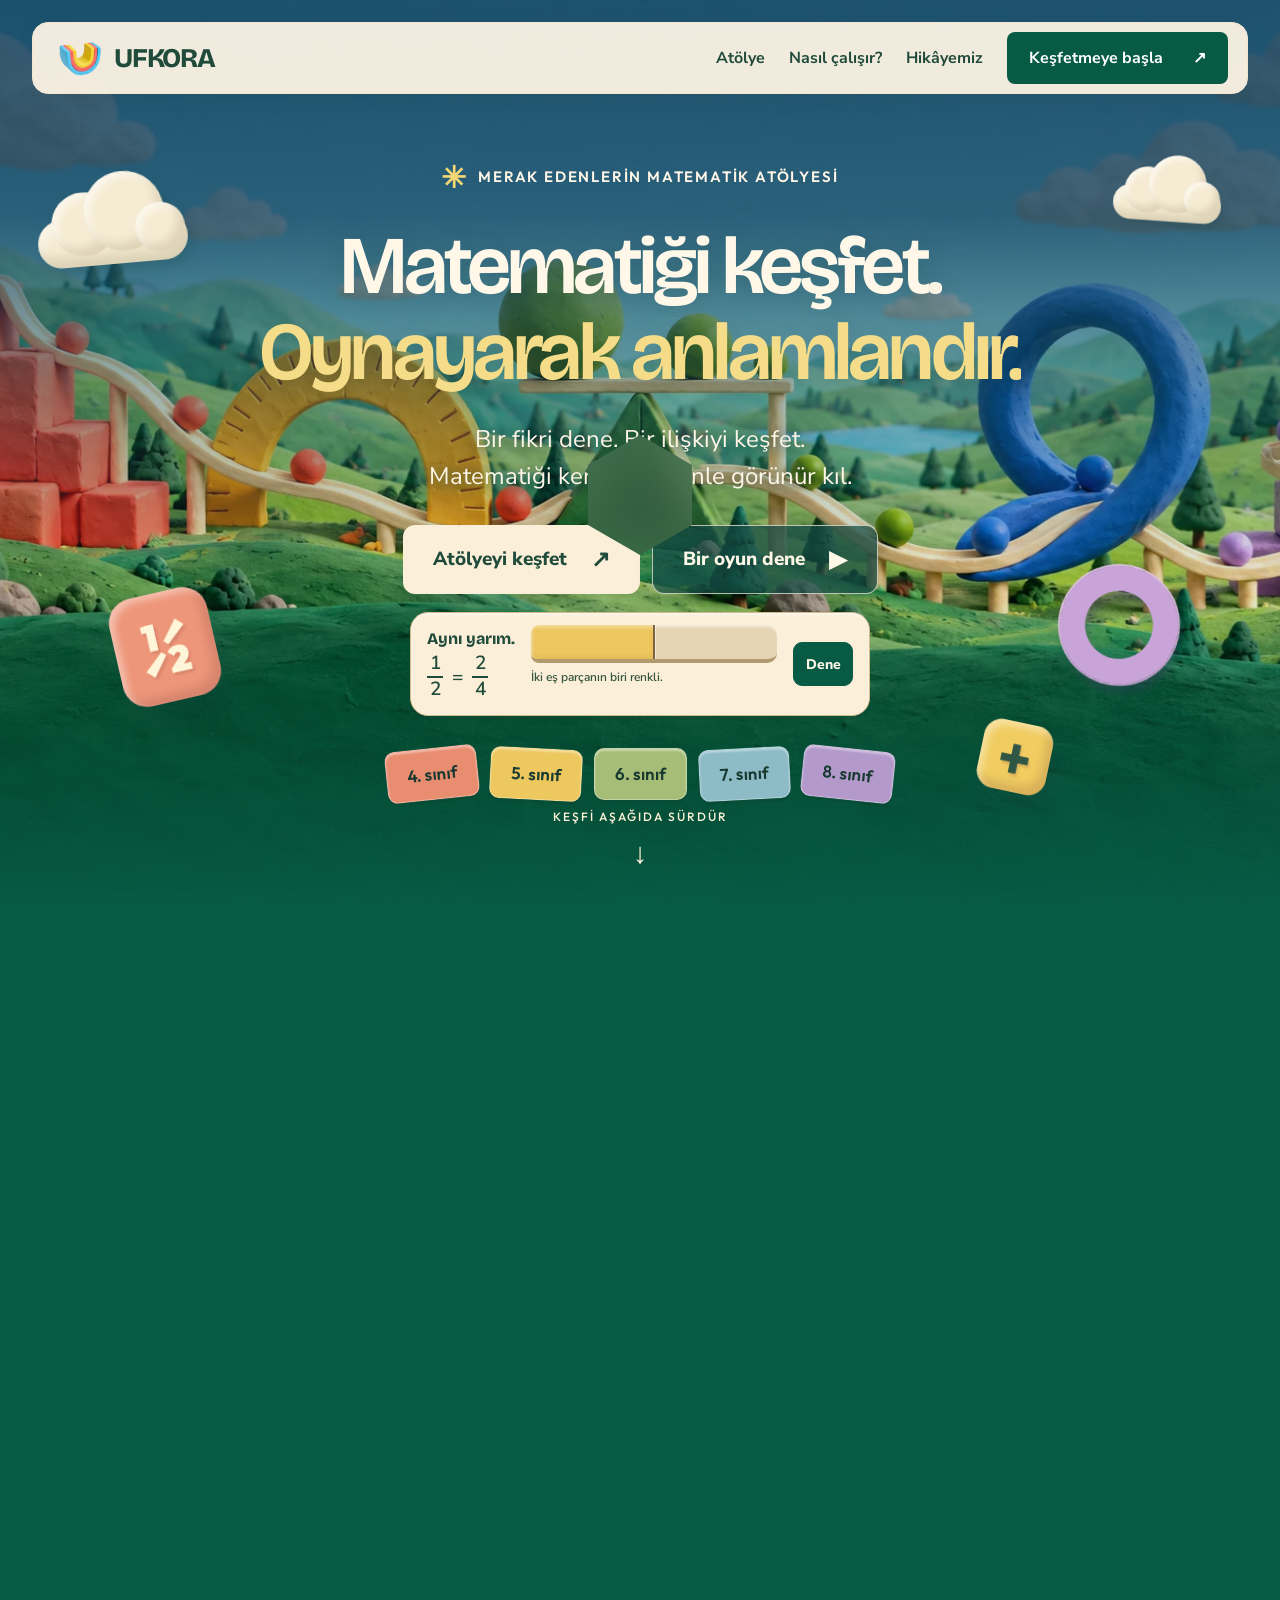
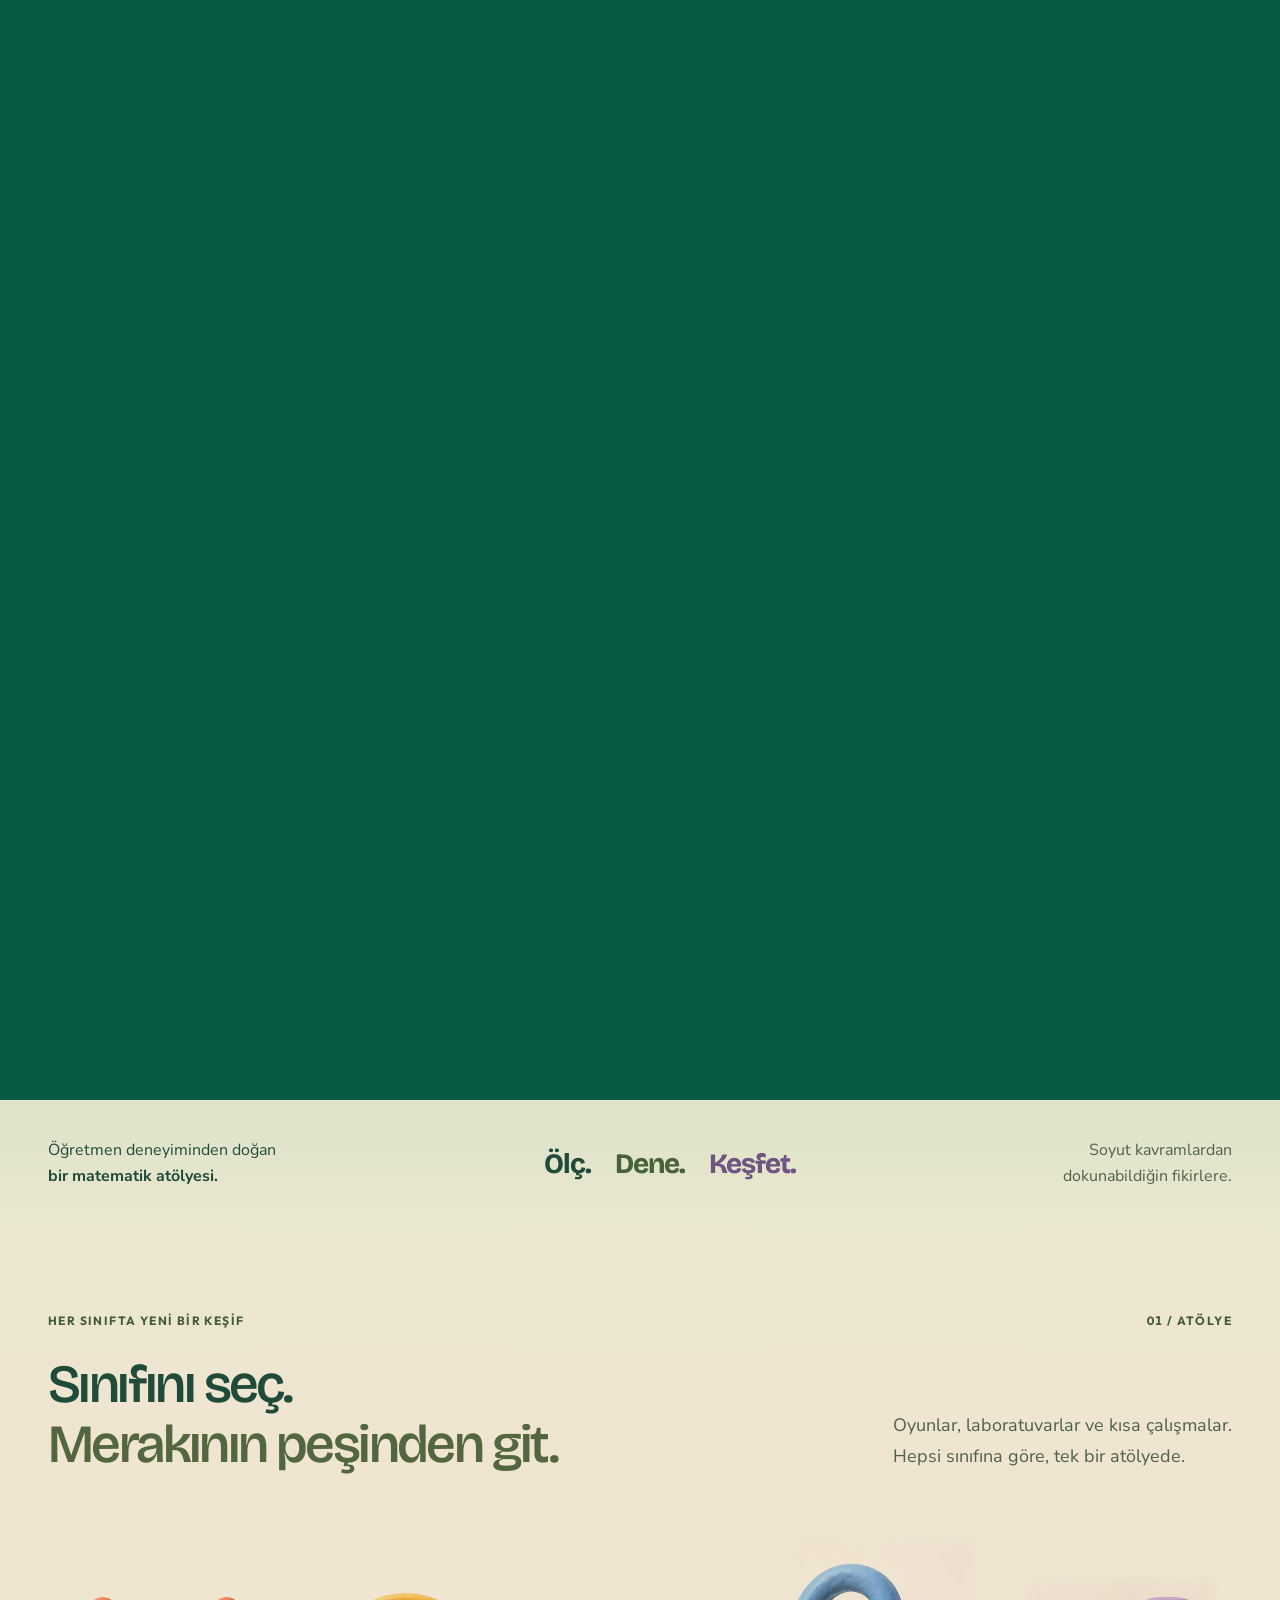
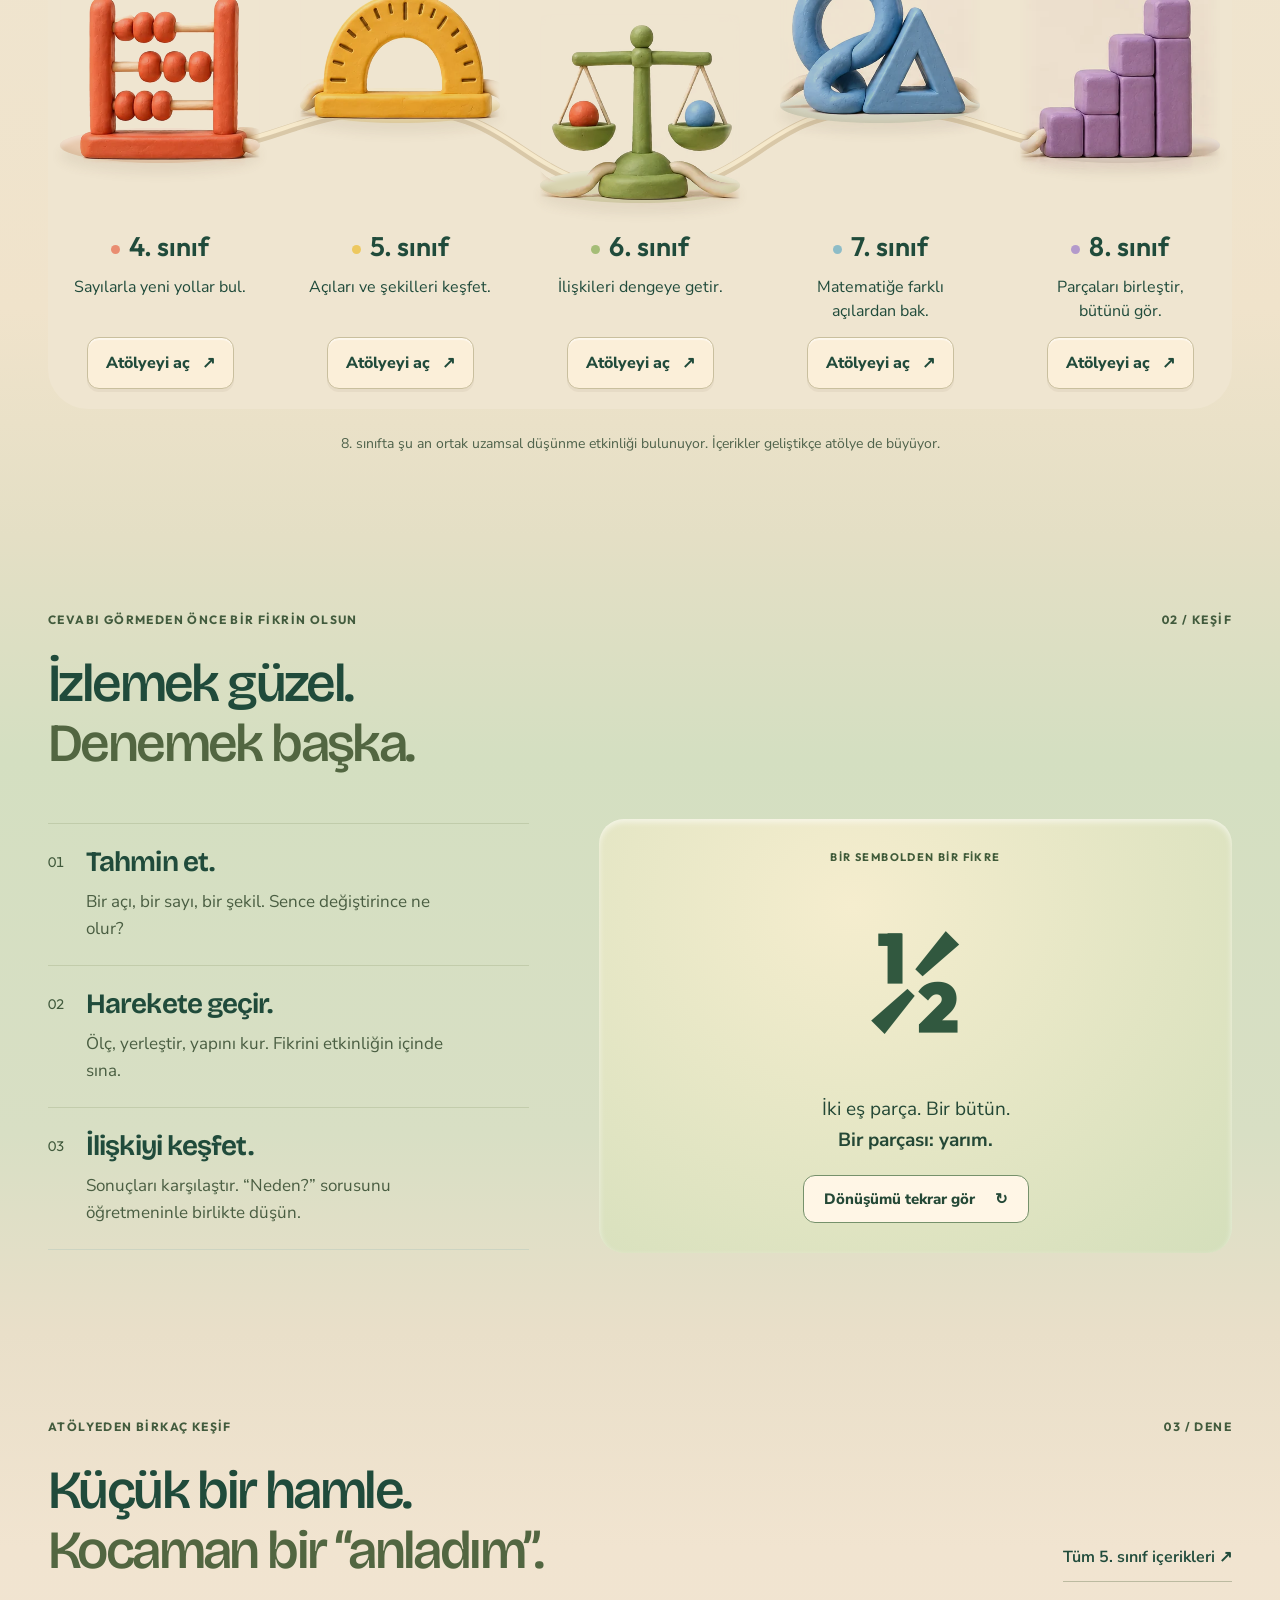
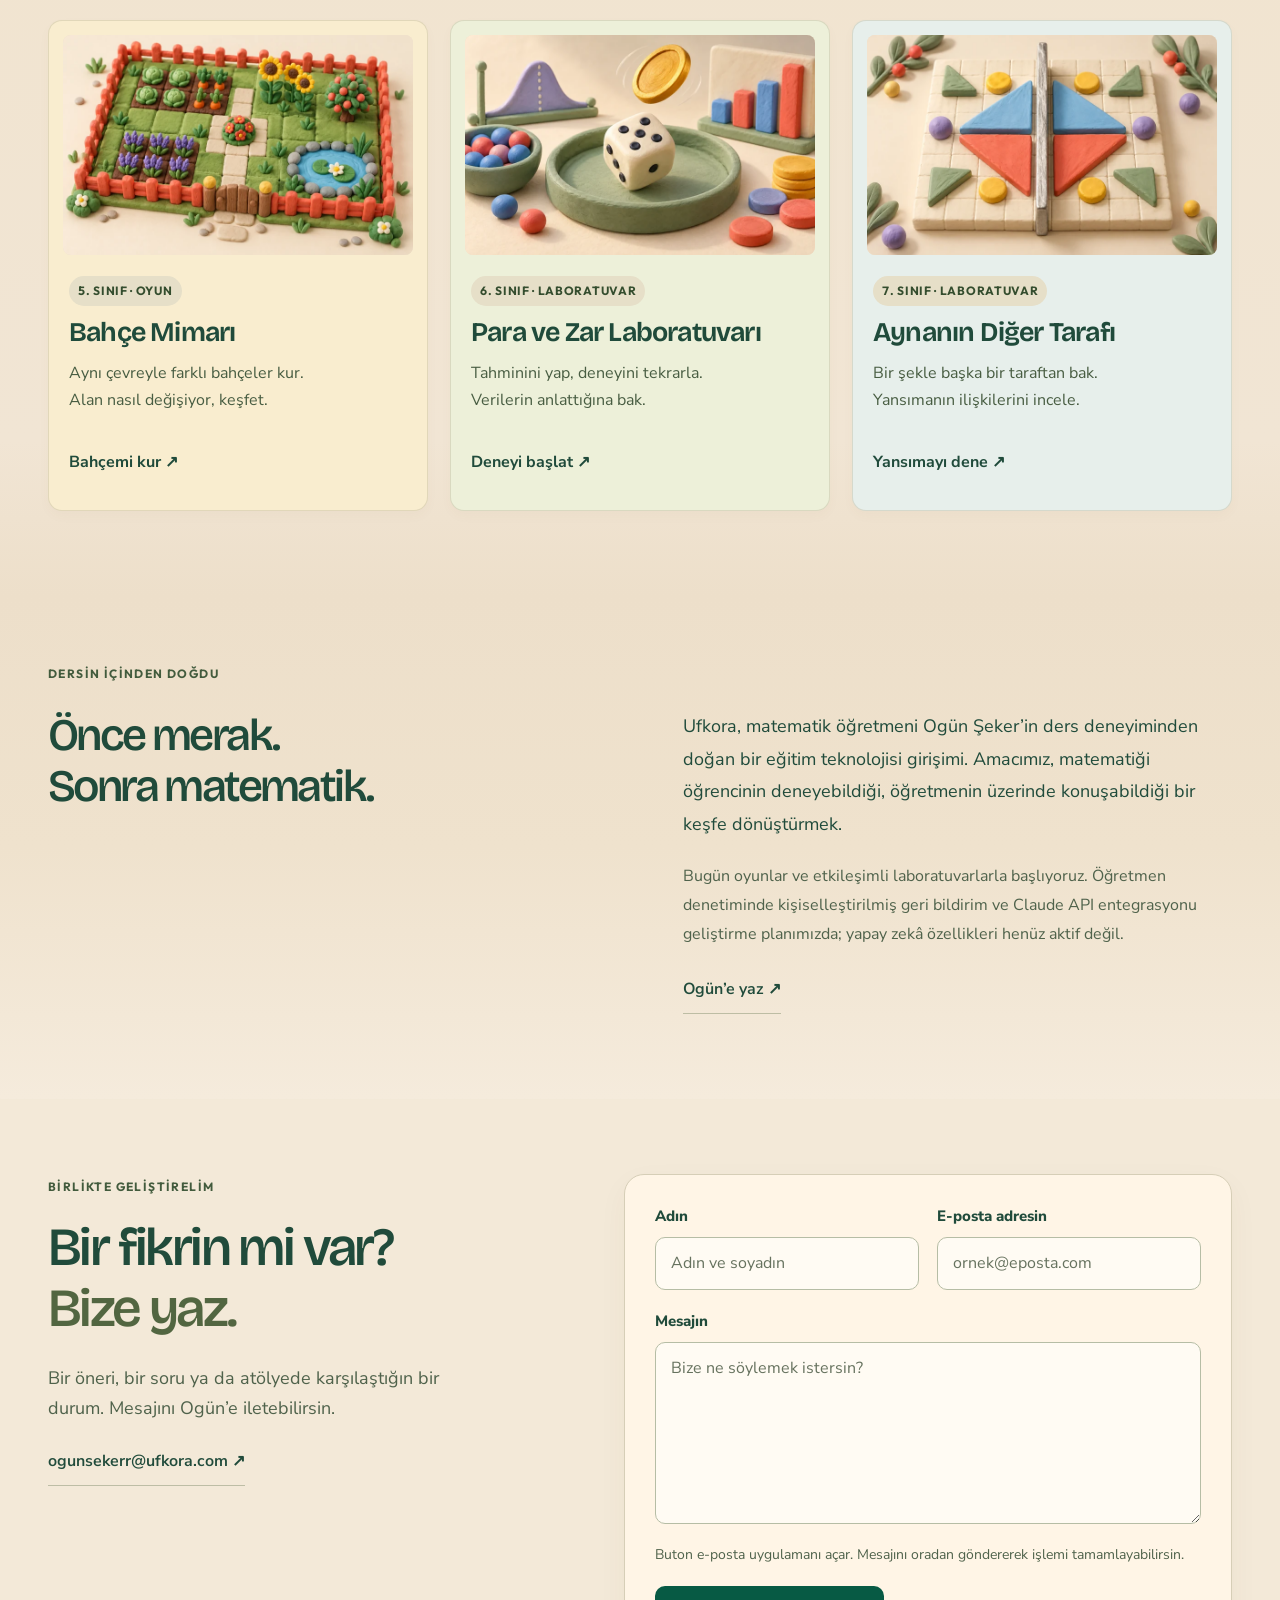
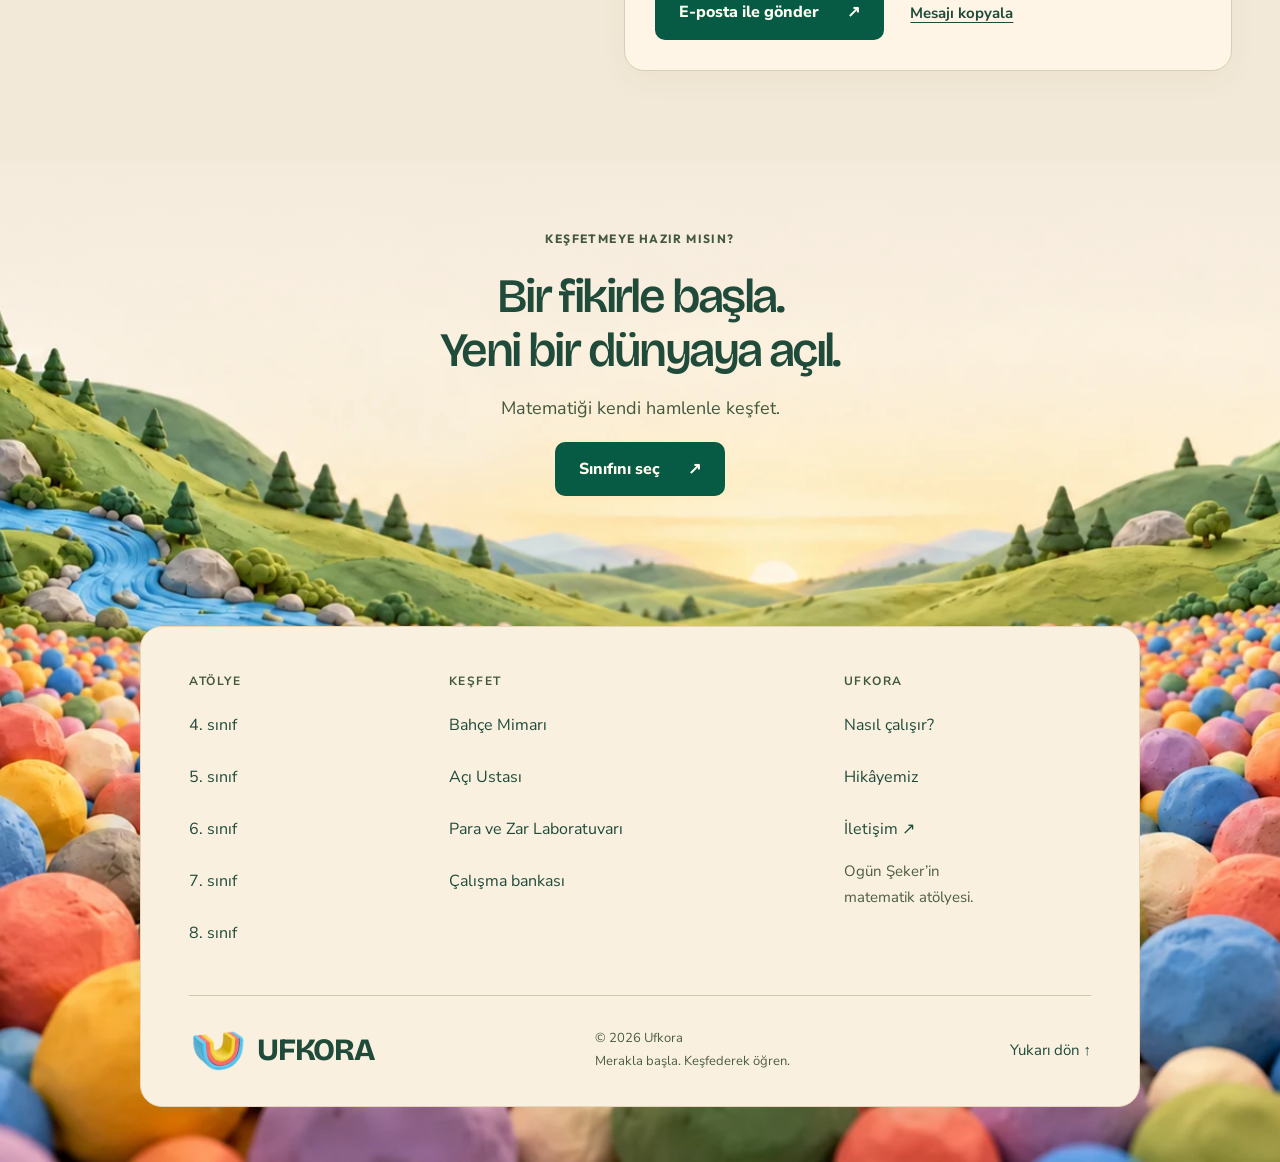
==== commit 4b730ed1: "T46: animate only the selected real-clay class object" ====
--- a/index.html
+++ b/index.html
@@ -1,4 +1,4 @@
-<!doctype html><html lang="tr"><head><meta charset="utf-8"><meta name="viewport" content="width=device-width,initial-scale=1,viewport-fit=cover"><meta name="theme-color" content="#075d47"><title>Ufkora — Matematiğe bir de dokun</title><meta name="description" content="4–8. sınıflar için oyunlar, etkileşimli matematik laboratuvarları ve keşif etkinlikleri."><link rel="stylesheet" href="assets/site.css"><link rel="stylesheet" href="features/home/home.css?v=20261023-tabs16"><link rel="stylesheet" href="features/entrance/transition.css?v=20261022-staged8"><link rel="stylesheet" href="features/home/class-stations.css?v=20261023-clay-islands"><link rel="stylesheet" href="features/home/class-stations-mobile.css?v=20261023-t15"><link rel="stylesheet" href="features/shared/card-art.css?v=20261023-t24"><link rel="stylesheet" href="features/shared/class-world-art.css?v=20261023-clay-world"><link rel="stylesheet" href="features/home/discovery-motion.css?v=20261023-t45"><link rel="icon" type="image/png" href="/assets/ufkora-favicon.png"></head><body class="home-page"><a class="skip-link" href="#main">İçeriğe geç</a><main id="main"><div class="entrance-sequence" id="entrance-sequence"><div class="entrance-stage"><div class="hero-shell"><header class="site-header"><a class="brand" href="/" aria-label="Ufkora ana sayfa"><img class="brand-logo" src="/assets/ufkora-clay-logo.webp" alt="" width="56" height="56"><span class="brand-word">UFKORA</span></a><button class="menu-toggle" aria-expanded="false" aria-controls="main-nav">Menü <span>＋</span></button><nav id="main-nav" aria-label="Ana menü"><a href="/#atolye">Atölye</a><a href="/#nasil">Nasıl çalışır?</a><a href="/#hakkimizda">Hikâyemiz</a><a class="nav-cta" href="atolye.html?sinif=5">Keşfetmeye başla <span>↗</span></a></nav></header><section class="hero hero-immersive" aria-labelledby="hero-title">
+<!doctype html><html lang="tr"><head><meta charset="utf-8"><meta name="viewport" content="width=device-width,initial-scale=1,viewport-fit=cover"><meta name="theme-color" content="#075d47"><title>Ufkora — Matematiğe bir de dokun</title><meta name="description" content="4–8. sınıflar için oyunlar, etkileşimli matematik laboratuvarları ve keşif etkinlikleri."><link rel="stylesheet" href="assets/site.css"><link rel="stylesheet" href="features/home/home.css?v=20261023-tabs16"><link rel="stylesheet" href="features/entrance/transition.css?v=20261022-staged8"><link rel="stylesheet" href="features/home/class-stations.css?v=20261023-clay-islands"><link rel="stylesheet" href="features/home/class-stations-mobile.css?v=20261023-t15"><link rel="stylesheet" href="features/shared/card-art.css?v=20261023-t24"><link rel="stylesheet" href="features/shared/class-world-art.css?v=20261023-clay-world"><link rel="stylesheet" href="features/home/discovery-motion.css?v=20261023-t46"><link rel="icon" type="image/png" href="/assets/ufkora-favicon.png"></head><body class="home-page"><a class="skip-link" href="#main">İçeriğe geç</a><main id="main"><div class="entrance-sequence" id="entrance-sequence"><div class="entrance-stage"><div class="hero-shell"><header class="site-header"><a class="brand" href="/" aria-label="Ufkora ana sayfa"><img class="brand-logo" src="/assets/ufkora-clay-logo.webp" alt="" width="56" height="56"><span class="brand-word">UFKORA</span></a><button class="menu-toggle" aria-expanded="false" aria-controls="main-nav">Menü <span>＋</span></button><nav id="main-nav" aria-label="Ana menü"><a href="/#atolye">Atölye</a><a href="/#nasil">Nasıl çalışır?</a><a href="/#hakkimizda">Hikâyemiz</a><a class="nav-cta" href="atolye.html?sinif=5">Keşfetmeye başla <span>↗</span></a></nav></header><section class="hero hero-immersive" aria-labelledby="hero-title">
 <div class="hero-scene" aria-hidden="true"><img src="assets/clay-hero.webp" alt="" fetchpriority="high" width="1672" height="941"></div>
 <div class="scene-ornaments" aria-hidden="true"><div class="clay-cloud cloud-left"><i></i><i></i><i></i></div><div class="clay-cloud cloud-right"><i></i><i></i><i></i></div><span class="clay-fraction">½</span><span class="clay-ring"></span><span class="clay-plus">+</span></div><div class="hero-copy wrap">
 <p class="hero-kicker"><span aria-hidden="true">✳</span> MERAK EDENLERİN MATEMATİK ATÖLYESİ</p>
@@ -39,4 +39,4 @@
 <section class="featured wrap"><div class="section-top"><span class="eyebrow">ATÖLYEDEN BİRKAÇ KEŞİF</span><span class="tiny">03 / DENE</span></div><div class="section-head"><h2>Küçük bir hamle.<br><em>Kocaman bir “anladım”.</em></h2><a class="text-link" href="atolye.html?sinif=5">Tüm 5. sınıf içerikleri ↗</a></div><div class="feature-cards"><a class="feature yellow" href="oyun-atolyesi/bahce.html"><div class="feature-visual garden"><img src="assets/activities/bahce.webp" alt="" loading="lazy" width="768" height="512"></div><span class="pill">5. SINIF · OYUN</span><h3>Bahçe Mimarı</h3><p>Aynı çevreyle farklı bahçeler kur.<br>Alan nasıl değişiyor, keşfet.</p><b>Bahçemi kur ↗</b></a><a class="feature green" href="etkinlikler/olasilik-laboratuvari.html"><div class="feature-visual chance"><img src="assets/activities/olasilik.webp" alt="" loading="lazy" width="768" height="512"></div><span class="pill">6. SINIF · LABORATUVAR</span><h3>Para ve Zar Laboratuvarı</h3><p>Tahminini yap, deneyini tekrarla.<br>Verilerin anlattığına bak.</p><b>Deneyi başlat ↗</b></a><a class="feature blue" href="etkinlikler/yansima.html"><div class="feature-visual mirror"><img src="assets/activities/yansima.webp" alt="" loading="lazy" width="768" height="512"></div><span class="pill">7. SINIF · LABORATUVAR</span><h3>Aynanın Diğer Tarafı</h3><p>Bir şekle başka bir taraftan bak.<br>Yansımanın ilişkilerini incele.</p><b>Yansımayı dene ↗</b></a></div></section>
 <section class="story wrap" id="hakkimizda"><span class="eyebrow">DERSİN İÇİNDEN DOĞDU</span><div><h2>Önce merak.<br>Sonra matematik.</h2><div><p>Ufkora, matematik öğretmeni Ogün Şeker’in ders deneyiminden doğan bir eğitim teknolojisi girişimi. Amacımız, matematiği öğrencinin deneyebildiği, öğretmenin üzerinde konuşabildiği bir keşfe dönüştürmek.</p><p class="muted">Bugün oyunlar ve etkileşimli laboratuvarlarla başlıyoruz. Öğretmen denetiminde kişiselleştirilmiş geri bildirim ve Claude API entegrasyonu geliştirme planımızda; yapay zekâ özellikleri henüz aktif değil.</p><a class="text-link" href="#iletisim">Ogün’e yaz ↗</a></div></div></section>
 <section class="contact-section wrap" id="iletisim" aria-labelledby="contact-title"><div class="contact-copy"><span class="eyebrow">BİRLİKTE GELİŞTİRELİM</span><h2 id="contact-title">Bir fikrin mi var?<br><em>Bize yaz.</em></h2><p>Bir öneri, bir soru ya da atölyede karşılaştığın bir durum. Mesajını Ogün’e iletebilirsin.</p><a class="text-link" href="mailto:ogunsekerr@ufkora.com">ogunsekerr@ufkora.com ↗</a></div><form id="contact-form" class="contact-form" aria-label="İletişim formu"><div class="contact-honey" aria-hidden="true"><label>Web sitesi<input name="website" type="text" tabindex="-1" autocomplete="off"></label></div><div class="contact-fields"><label for="contact-name">Adın<input id="contact-name" name="name" autocomplete="name" required maxlength="100" placeholder="Adın ve soyadın"></label><label for="contact-email">E-posta adresin<input id="contact-email" name="email" type="email" autocomplete="email" required maxlength="200" placeholder="ornek@eposta.com"></label></div><label for="contact-message">Mesajın<textarea id="contact-message" name="message" required minlength="10" maxlength="3000" rows="6" placeholder="Bize ne söylemek istersin?" aria-describedby="contact-help"></textarea></label><p id="contact-help" class="contact-help">Buton e-posta uygulamanı açar. Mesajını oradan göndererek işlemi tamamlayabilirsin.</p><div class="contact-actions"><button class="btn forest" type="submit">E-posta ile gönder <span aria-hidden="true">↗</span></button><button class="contact-copy-button" type="button" id="copy-message">Mesajı kopyala</button></div><p id="contact-status" role="status" aria-live="polite"></p><noscript>Mesajını doğrudan <a href="mailto:ogunsekerr@ufkora.com">ogunsekerr@ufkora.com</a> adresine gönderebilirsin.</noscript></form></section>
-<section class="closing-landscape" aria-labelledby="closing-title"><div class="closing-invite"><span class="eyebrow">KEŞFETMEYE HAZIR MISIN?</span><h2 id="closing-title">Bir fikirle başla.<br>Yeni bir dünyaya açıl.</h2><p>Matematiği kendi hamlenle keşfet.</p><a class="btn forest" href="#atolye">Sınıfını seç <span>↗</span></a></div><footer class="footer-panel"><div class="footer-columns"><div><span class="footer-heading">ATÖLYE</span><a href="atolye.html?sinif=4">4. sınıf</a><a href="atolye.html?sinif=5">5. sınıf</a><a href="atolye.html?sinif=6">6. sınıf</a><a href="atolye.html?sinif=7">7. sınıf</a><a href="atolye.html?sinif=8">8. sınıf</a></div><div><span class="footer-heading">KEŞFET</span><a href="oyun-atolyesi/bahce.html">Bahçe Mimarı</a><a href="etkinlikler/aci-ustasi.html">Açı Ustası</a><a href="etkinlikler/olasilik-laboratuvari.html">Para ve Zar Laboratuvarı</a><a href="oyun-atolyesi/etkinlikler.html">Çalışma bankası</a></div><div><span class="footer-heading">UFKORA</span><a href="#nasil">Nasıl çalışır?</a><a href="#hakkimizda">Hikâyemiz</a><a href="#iletisim">İletişim ↗</a><p>Ogün Şeker’in<br>matematik atölyesi.</p></div></div><div class="footer-bottom"><a class="brand" href="/"><img class="brand-logo" src="/assets/ufkora-clay-logo.webp" alt="" width="56" height="56"><span class="brand-word">UFKORA</span></a><span>© 2026 Ufkora<br>Merakla başla. Keşfederek öğren.</span><a href="#main">Yukarı dön ↑</a></div></footer></section></main><script src="catalog.js?v=20261023-t27"></script><script src="features/shared/clay-motifs.js?v=20261022-crisp7"></script><script src="features/home/workshop-preview.js?v=20261023-t22"></script><script src="features/home/discovery-motion.js?v=20261023-t45"></script><script src="features/entrance/transition.js?v=20261022-staged8"></script><script src="assets/site.js"></script><script src="assets/contact.js"></script></body></html>+<section class="closing-landscape" aria-labelledby="closing-title"><div class="closing-invite"><span class="eyebrow">KEŞFETMEYE HAZIR MISIN?</span><h2 id="closing-title">Bir fikirle başla.<br>Yeni bir dünyaya açıl.</h2><p>Matematiği kendi hamlenle keşfet.</p><a class="btn forest" href="#atolye">Sınıfını seç <span>↗</span></a></div><footer class="footer-panel"><div class="footer-columns"><div><span class="footer-heading">ATÖLYE</span><a href="atolye.html?sinif=4">4. sınıf</a><a href="atolye.html?sinif=5">5. sınıf</a><a href="atolye.html?sinif=6">6. sınıf</a><a href="atolye.html?sinif=7">7. sınıf</a><a href="atolye.html?sinif=8">8. sınıf</a></div><div><span class="footer-heading">KEŞFET</span><a href="oyun-atolyesi/bahce.html">Bahçe Mimarı</a><a href="etkinlikler/aci-ustasi.html">Açı Ustası</a><a href="etkinlikler/olasilik-laboratuvari.html">Para ve Zar Laboratuvarı</a><a href="oyun-atolyesi/etkinlikler.html">Çalışma bankası</a></div><div><span class="footer-heading">UFKORA</span><a href="#nasil">Nasıl çalışır?</a><a href="#hakkimizda">Hikâyemiz</a><a href="#iletisim">İletişim ↗</a><p>Ogün Şeker’in<br>matematik atölyesi.</p></div></div><div class="footer-bottom"><a class="brand" href="/"><img class="brand-logo" src="/assets/ufkora-clay-logo.webp" alt="" width="56" height="56"><span class="brand-word">UFKORA</span></a><span>© 2026 Ufkora<br>Merakla başla. Keşfederek öğren.</span><a href="#main">Yukarı dön ↑</a></div></footer></section></main><script src="catalog.js?v=20261023-t27"></script><script src="features/shared/clay-motifs.js?v=20261022-crisp7"></script><script src="features/home/workshop-preview.js?v=20261023-t46"></script><script src="features/home/discovery-motion.js?v=20261023-t46"></script><script src="features/entrance/transition.js?v=20261022-staged8"></script><script src="assets/site.js"></script><script src="assets/contact.js"></script></body></html>
--- a/features/home/discovery-motion.css
+++ b/features/home/discovery-motion.css
@@ -15,3 +15,6 @@
 .hero-mini [hidden]{display:none!important}
 @media(max-width:700px){.hero-immersive .hero-mini{gap:10px;padding:10px;width:min(100%,380px);margin-top:14px}.hero-immersive .hero-mini h2{font-size:14px}.hero-immersive .mini-equation{font-size:17px}.hero-immersive #mini-result{font-size:11px}.hero-mini button{min-width:54px}.mini-whole{height:32px}}
 @media(max-height:740px){.hero-immersive .hero-mini{padding:8px 12px;margin-top:12px;gap:10px}.hero-immersive .hero-mini h2,.hero-immersive #mini-result{position:absolute;width:1px;height:1px;overflow:hidden;clip-path:inset(50%);white-space:nowrap}.mini-whole{height:32px}}
+
+/* The real clay object is the sole class-selection motion target. */
+.home-page #class-world-object .clay-motif{animation:none!important}
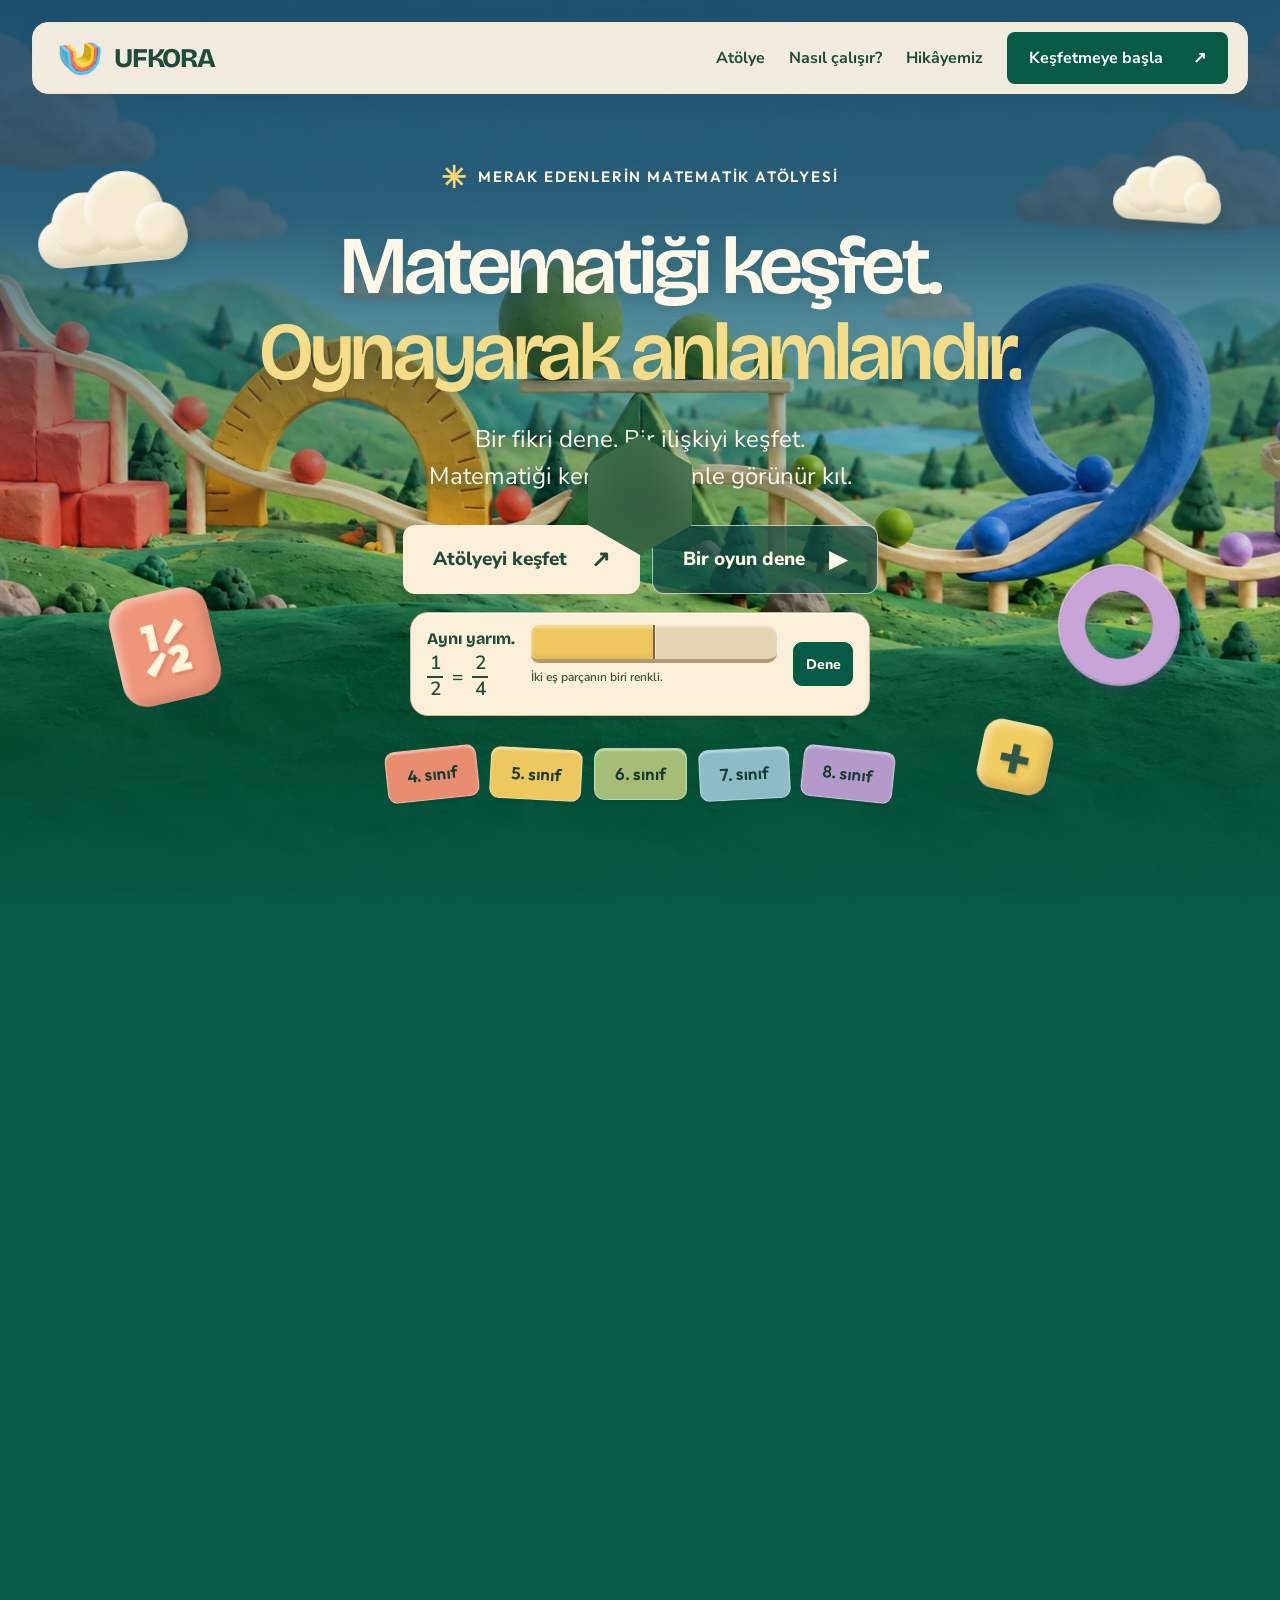
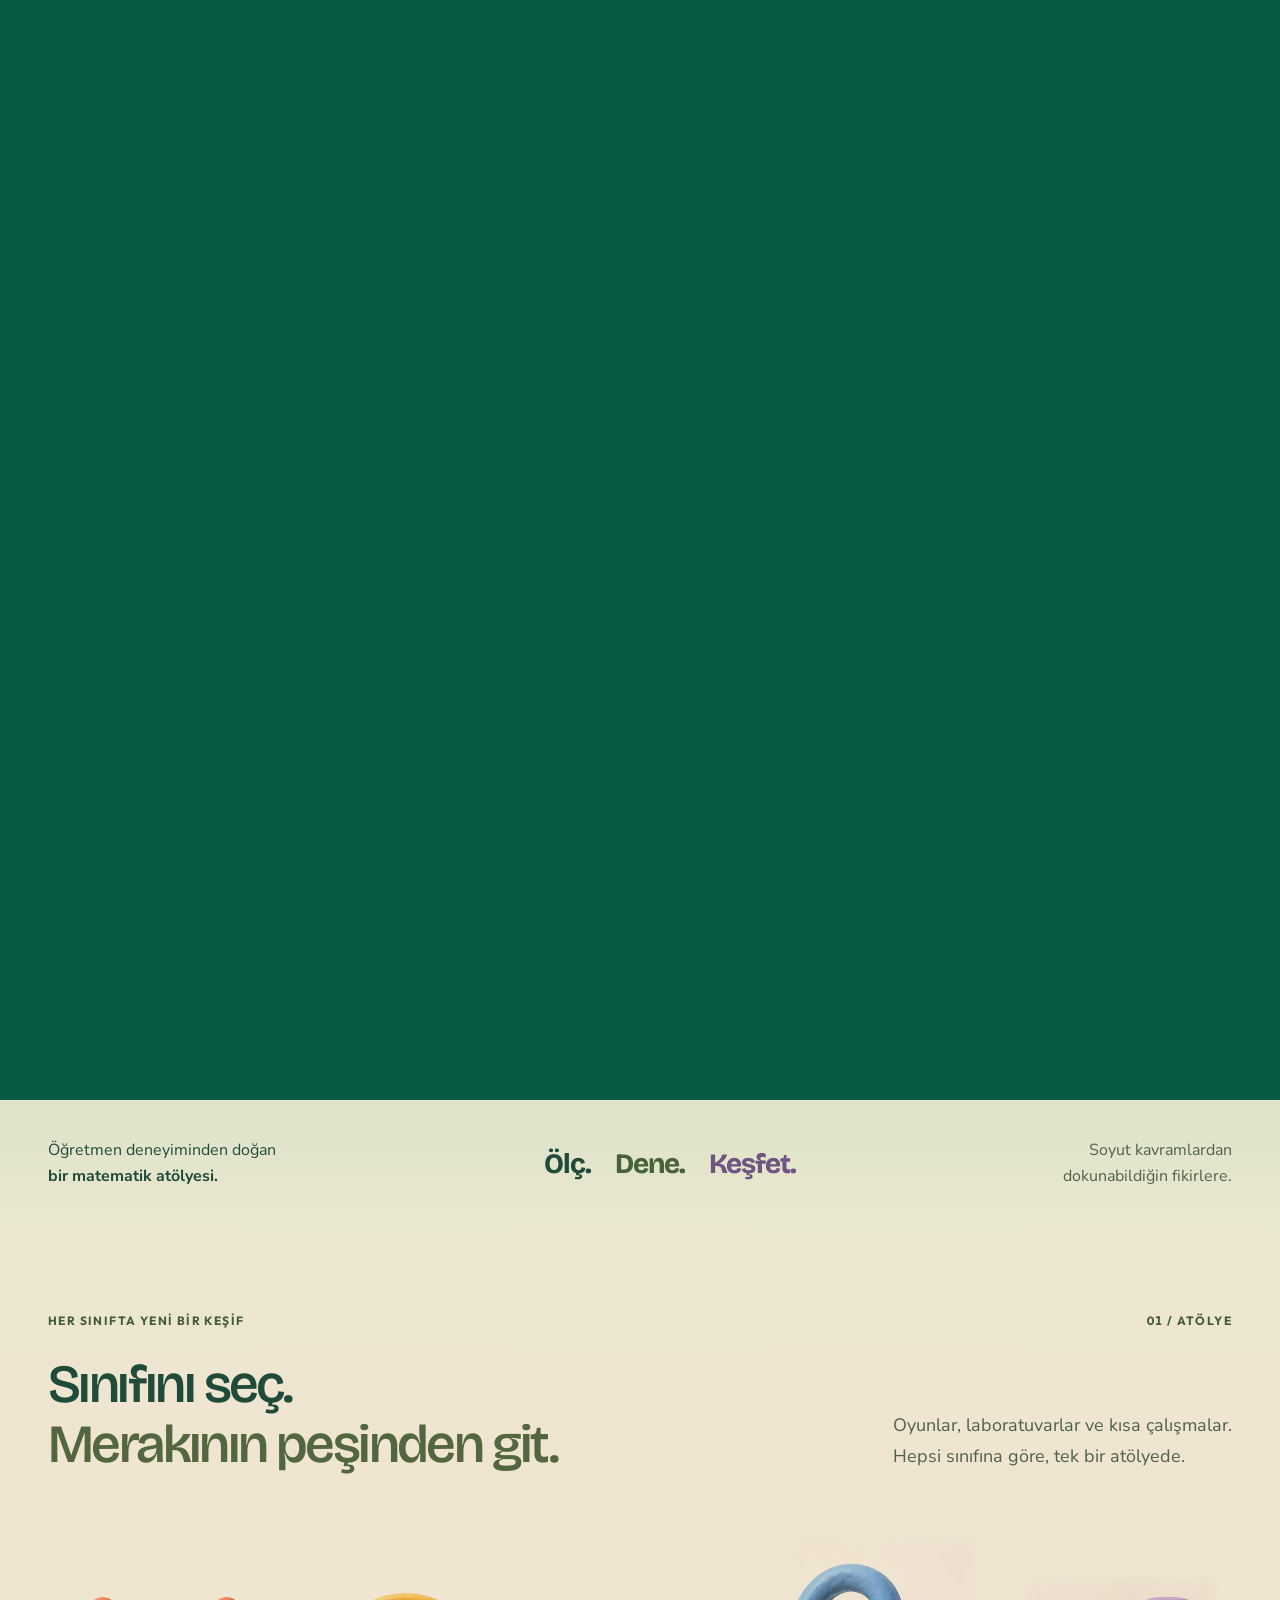
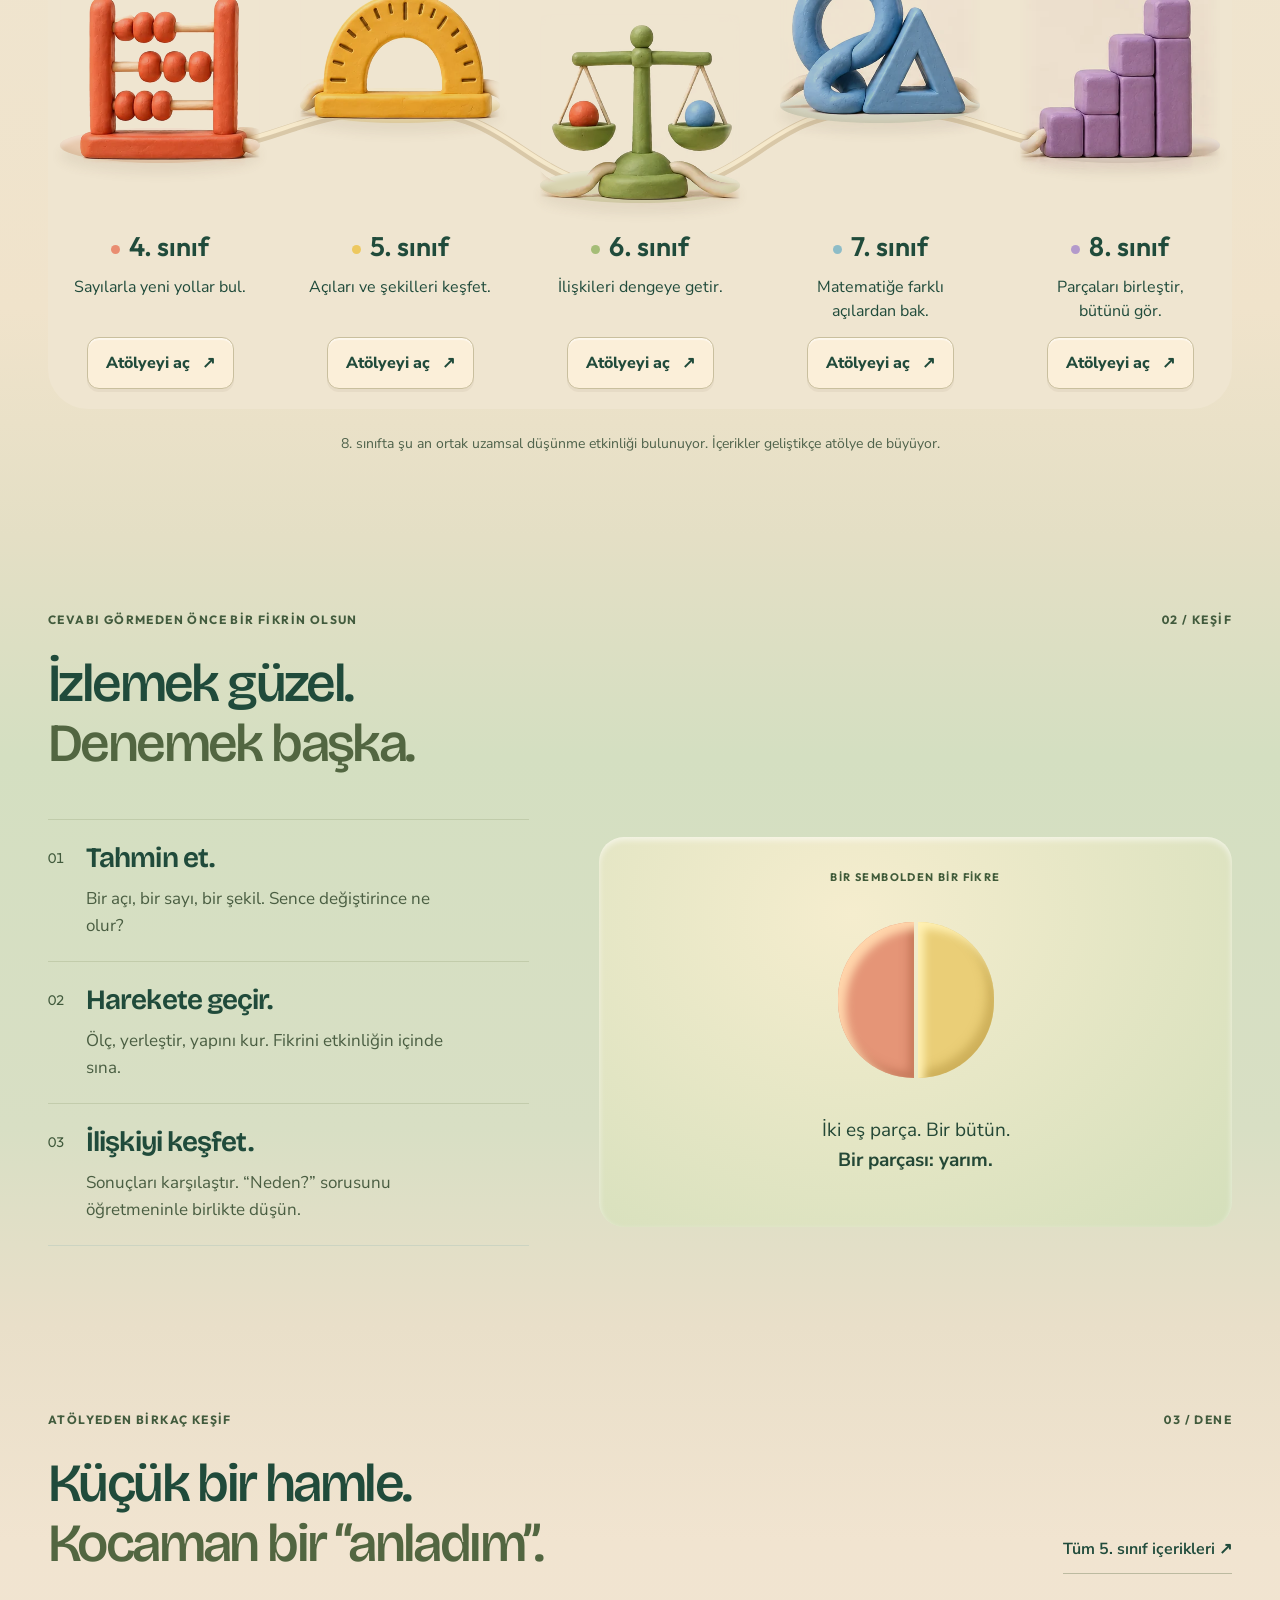
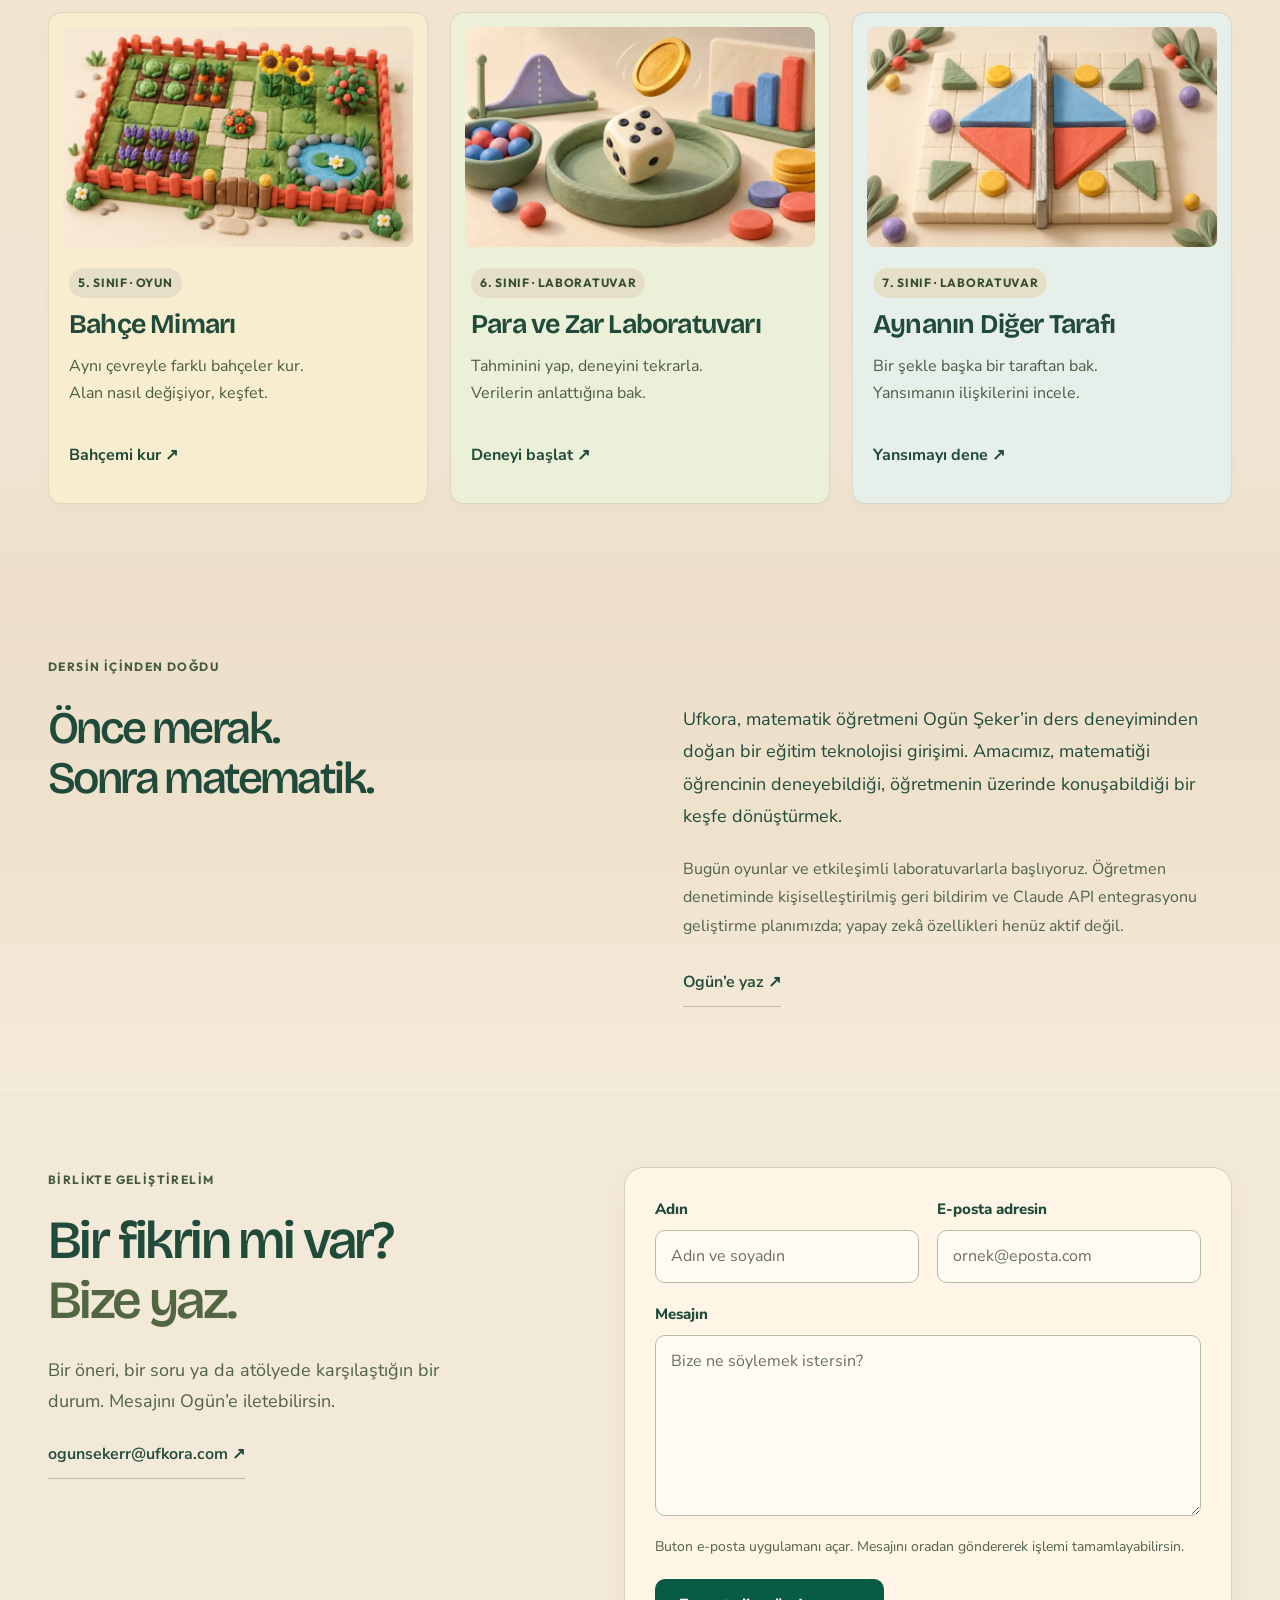
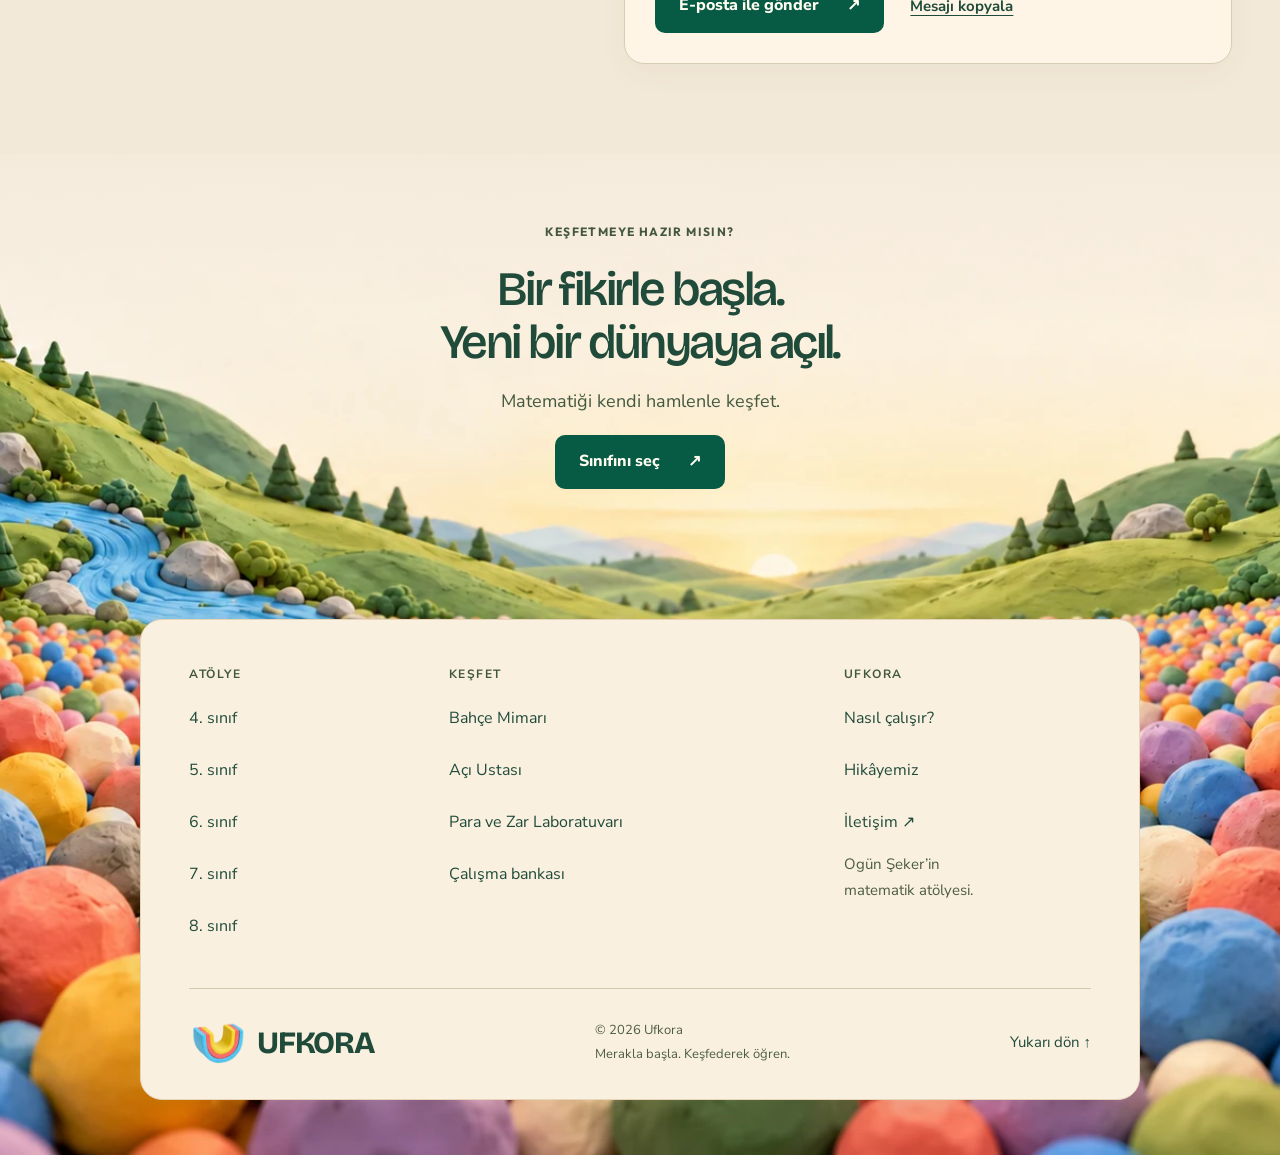
==== commit 490ecb63: "T47: bound motion lifecycle and fit essential hero actions on short screens" ====
--- a/index.html
+++ b/index.html
@@ -1,12 +1,12 @@
-<!doctype html><html lang="tr"><head><meta charset="utf-8"><meta name="viewport" content="width=device-width,initial-scale=1,viewport-fit=cover"><meta name="theme-color" content="#075d47"><title>Ufkora — Matematiğe bir de dokun</title><meta name="description" content="4–8. sınıflar için oyunlar, etkileşimli matematik laboratuvarları ve keşif etkinlikleri."><link rel="stylesheet" href="assets/site.css"><link rel="stylesheet" href="features/home/home.css?v=20261023-tabs16"><link rel="stylesheet" href="features/entrance/transition.css?v=20261022-staged8"><link rel="stylesheet" href="features/home/class-stations.css?v=20261023-clay-islands"><link rel="stylesheet" href="features/home/class-stations-mobile.css?v=20261023-t15"><link rel="stylesheet" href="features/shared/card-art.css?v=20261023-t24"><link rel="stylesheet" href="features/shared/class-world-art.css?v=20261023-clay-world"><link rel="stylesheet" href="features/home/discovery-motion.css?v=20261023-t46"><link rel="icon" type="image/png" href="/assets/ufkora-favicon.png"></head><body class="home-page"><a class="skip-link" href="#main">İçeriğe geç</a><main id="main"><div class="entrance-sequence" id="entrance-sequence"><div class="entrance-stage"><div class="hero-shell"><header class="site-header"><a class="brand" href="/" aria-label="Ufkora ana sayfa"><img class="brand-logo" src="/assets/ufkora-clay-logo.webp" alt="" width="56" height="56"><span class="brand-word">UFKORA</span></a><button class="menu-toggle" aria-expanded="false" aria-controls="main-nav">Menü <span>＋</span></button><nav id="main-nav" aria-label="Ana menü"><a href="/#atolye">Atölye</a><a href="/#nasil">Nasıl çalışır?</a><a href="/#hakkimizda">Hikâyemiz</a><a class="nav-cta" href="atolye.html?sinif=5">Keşfetmeye başla <span>↗</span></a></nav></header><section class="hero hero-immersive" aria-labelledby="hero-title">
+<!doctype html><html lang="tr"><head><meta charset="utf-8"><meta name="viewport" content="width=device-width,initial-scale=1,viewport-fit=cover"><meta name="theme-color" content="#075d47"><title>Ufkora — Matematiğe bir de dokun</title><meta name="description" content="4–8. sınıflar için oyunlar, etkileşimli matematik laboratuvarları ve keşif etkinlikleri."><link rel="stylesheet" href="assets/site.css"><link rel="stylesheet" href="features/home/home.css?v=20261023-tabs16"><link rel="stylesheet" href="features/entrance/transition.css?v=20261022-staged8"><link rel="stylesheet" href="features/home/class-stations.css?v=20261023-clay-islands"><link rel="stylesheet" href="features/home/class-stations-mobile.css?v=20261023-t15"><link rel="stylesheet" href="features/shared/card-art.css?v=20261023-t24"><link rel="stylesheet" href="features/shared/class-world-art.css?v=20261023-clay-world"><link rel="stylesheet" href="features/home/discovery-motion.css?v=20261023-t47"><link rel="icon" type="image/png" href="/assets/ufkora-favicon.png"></head><body class="home-page"><a class="skip-link" href="#main">İçeriğe geç</a><main id="main"><div class="entrance-sequence" id="entrance-sequence"><div class="entrance-stage"><div class="hero-shell"><header class="site-header"><a class="brand" href="/" aria-label="Ufkora ana sayfa"><img class="brand-logo" src="/assets/ufkora-clay-logo.webp" alt="" width="56" height="56"><span class="brand-word">UFKORA</span></a><button class="menu-toggle" aria-expanded="false" aria-controls="main-nav">Menü <span>＋</span></button><nav id="main-nav" aria-label="Ana menü"><a href="/#atolye">Atölye</a><a href="/#nasil">Nasıl çalışır?</a><a href="/#hakkimizda">Hikâyemiz</a><a class="nav-cta" href="atolye.html?sinif=5">Keşfetmeye başla <span>↗</span></a></nav></header><section class="hero hero-immersive" aria-labelledby="hero-title">
 <div class="hero-scene" aria-hidden="true"><img src="assets/clay-hero.webp" alt="" fetchpriority="high" width="1672" height="941"></div>
 <div class="scene-ornaments" aria-hidden="true"><div class="clay-cloud cloud-left"><i></i><i></i><i></i></div><div class="clay-cloud cloud-right"><i></i><i></i><i></i></div><span class="clay-fraction">½</span><span class="clay-ring"></span><span class="clay-plus">+</span></div><div class="hero-copy wrap">
 <p class="hero-kicker"><span aria-hidden="true">✳</span> MERAK EDENLERİN MATEMATİK ATÖLYESİ</p>
 <h1 id="hero-title"><span class="title-line"><span>Matematiği <span class="reveal-word">keşfet<span class="word-scribble" aria-hidden="true"><svg viewBox="0 0 260 110" preserveAspectRatio="none" focusable="false"><g fill="none" stroke="#202a26" stroke-width="8" stroke-linecap="round" stroke-linejoin="round"><path d="M7 38 Q65 12 126 26 T251 23 L14 48 Q97 25 251 38 L9 61 Q114 38 251 51 L15 77 Q116 49 252 64 L14 90 Q135 65 249 78"/><path d="M17 29 L238 91 M10 84 L242 29 M33 22 L223 96 M47 93 L230 17"/></g></svg></span><span class="word-eraser" aria-hidden="true"></span></span>.</span></span><span class="title-line"><em>Oynayarak anlamlandır.</em></span></h1>
-<p class="hero-description">Bir fikri dene. Bir ilişkiyi keşfet.<br>Matematiği kendi hamlenle görünür kıl.</p>
+<p class="hero-description">Bir fikri dene. Bir ilişkiyi keşfet.<br> Matematiği kendi hamlenle görünür kıl.</p>
 <div class="hero-actions"><a class="btn cream" href="#atolye-onizleme">Atölyeyi keşfet <span aria-hidden="true">↗</span></a><a class="btn hero-secondary" href="oyun-atolyesi/bahce.html">Bir oyun dene <span aria-hidden="true">▶</span></a></div>
 <section class="hero-mini" id="hero-mini" aria-labelledby="hero-mini-title" data-state="halves">
-<div class="mini-copy"><h2 id="hero-mini-title">Aynı yarım.</h2><p class="mini-equation" aria-label="Bir bölü iki, iki bölü dörde eşittir"><span class="mini-frac" aria-hidden="true"><span>1</span><span>2</span></span><span aria-hidden="true">=</span><span class="mini-frac" aria-hidden="true"><span>2</span><span>4</span></span></p></div>
+<div class="mini-copy"><h2 id="hero-mini-title">Aynı yarım.</h2><p class="mini-equation" role="img" aria-label="Bir bölü iki, iki bölü dörde eşittir"><span class="mini-frac" aria-hidden="true"><span>1</span><span>2</span></span><span aria-hidden="true">=</span><span class="mini-frac" aria-hidden="true"><span>2</span><span>4</span></span></p></div>
 <div class="mini-model"><div class="mini-whole" aria-hidden="true"><span class="mini-color"></span><i class="mini-cut mini-middle"></i><i class="mini-cut mini-quarter"></i><i class="mini-cut mini-three-quarter"></i></div><p id="mini-result" role="status" aria-live="polite" aria-atomic="true">İki eş parçanın biri renkli.</p></div><button id="mini-try" type="button" aria-controls="mini-result" hidden>Dene</button>
 </section>
 <nav class="hero-grades" aria-label="Doğrudan sınıf atölyesine git">
@@ -35,8 +35,8 @@
 <li class="class-station green"><a href="atolye.html?sinif=6" aria-label="6. sınıf atölyesini aç"><span class="station-art" aria-hidden="true"><span class="station-clay station-clay--6"></span></span><span class="station-grade">6. sınıf</span><span class="station-caption">İlişkileri dengeye getir.</span><span class="station-action">Atölyeyi aç <span aria-hidden="true">↗</span></span></a></li>
 <li class="class-station blue"><a href="atolye.html?sinif=7" aria-label="7. sınıf atölyesini aç"><span class="station-art" aria-hidden="true"><span class="station-clay station-clay--7"></span></span><span class="station-grade">7. sınıf</span><span class="station-caption">Matematiğe farklı açılardan bak.</span><span class="station-action">Atölyeyi aç <span aria-hidden="true">↗</span></span></a></li>
 <li class="class-station purple"><a href="atolye.html?sinif=8" aria-label="8. sınıf atölyesini aç"><span class="station-art" aria-hidden="true"><span class="station-clay station-clay--8"></span></span><span class="station-grade">8. sınıf</span><span class="station-caption">Parçaları birleştir, bütünü gör.</span><span class="station-action">Atölyeyi aç <span aria-hidden="true">↗</span></span></a></li></ol></nav></div><p class="quiet-note">8. sınıfta şu an ortak uzamsal düşünme etkinliği bulunuyor. İçerikler geliştikçe atölye de büyüyor.</p></section>
-<section class="discovery" id="nasil"><div class="wrap"><div class="section-top"><span class="eyebrow">CEVABI GÖRMEDEN ÖNCE BİR FİKRİN OLSUN</span><span class="tiny">02 / KEŞİF</span></div><h2>İzlemek güzel.<br><em>Denemek başka.</em></h2><div class="discovery-grid"><div class="steps"><article><span>01</span><div><h3>Tahmin et.</h3><p>Bir açı, bir sayı, bir şekil. Sence değiştirince ne olur?</p></div></article><article><span>02</span><div><h3>Harekete geçir.</h3><p>Ölç, yerleştir, yapını kur. Fikrini etkinliğin içinde sına.</p></div></article><article><span>03</span><div><h3>İlişkiyi keşfet.</h3><p>Sonuçları karşılaştır. “Neden?” sorusunu öğretmeninle birlikte düşün.</p></div></article></div><div class="clay-window fraction-demo" id="fraction-demo"><span class="eyebrow">BİR SEMBOLDEN BİR FİKRE</span><div class="fraction-stage"><span class="fraction-symbol" aria-hidden="true">½</span><div class="fraction-model" role="img" aria-label="Bir bütünün iki eş parçasından biri"><span></span><span></span></div></div><p>İki eş parça. Bir bütün.<br><strong>Bir parçası: yarım.</strong></p><button type="button" id="fraction-replay">Dönüşümü tekrar gör <span aria-hidden="true">↻</span></button></div></div></div></section>
+<section class="discovery" id="nasil"><div class="wrap"><div class="section-top"><span class="eyebrow">CEVABI GÖRMEDEN ÖNCE BİR FİKRİN OLSUN</span><span class="tiny">02 / KEŞİF</span></div><h2>İzlemek güzel.<br><em>Denemek başka.</em></h2><div class="discovery-grid"><div class="steps"><article><span>01</span><div><h3>Tahmin et.</h3><p>Bir açı, bir sayı, bir şekil. Sence değiştirince ne olur?</p></div></article><article><span>02</span><div><h3>Harekete geçir.</h3><p>Ölç, yerleştir, yapını kur. Fikrini etkinliğin içinde sına.</p></div></article><article><span>03</span><div><h3>İlişkiyi keşfet.</h3><p>Sonuçları karşılaştır. “Neden?” sorusunu öğretmeninle birlikte düşün.</p></div></article></div><div class="clay-window fraction-demo" id="fraction-demo"><span class="eyebrow">BİR SEMBOLDEN BİR FİKRE</span><div class="fraction-stage"><span class="fraction-symbol" aria-hidden="true">½</span><div class="fraction-model" role="img" aria-label="Bir bütünün iki eş parçasından biri"><span></span><span></span></div></div><p>İki eş parça. Bir bütün.<br><strong>Bir parçası: yarım.</strong></p></div></div></div></section>
 <section class="featured wrap"><div class="section-top"><span class="eyebrow">ATÖLYEDEN BİRKAÇ KEŞİF</span><span class="tiny">03 / DENE</span></div><div class="section-head"><h2>Küçük bir hamle.<br><em>Kocaman bir “anladım”.</em></h2><a class="text-link" href="atolye.html?sinif=5">Tüm 5. sınıf içerikleri ↗</a></div><div class="feature-cards"><a class="feature yellow" href="oyun-atolyesi/bahce.html"><div class="feature-visual garden"><img src="assets/activities/bahce.webp" alt="" loading="lazy" width="768" height="512"></div><span class="pill">5. SINIF · OYUN</span><h3>Bahçe Mimarı</h3><p>Aynı çevreyle farklı bahçeler kur.<br>Alan nasıl değişiyor, keşfet.</p><b>Bahçemi kur ↗</b></a><a class="feature green" href="etkinlikler/olasilik-laboratuvari.html"><div class="feature-visual chance"><img src="assets/activities/olasilik.webp" alt="" loading="lazy" width="768" height="512"></div><span class="pill">6. SINIF · LABORATUVAR</span><h3>Para ve Zar Laboratuvarı</h3><p>Tahminini yap, deneyini tekrarla.<br>Verilerin anlattığına bak.</p><b>Deneyi başlat ↗</b></a><a class="feature blue" href="etkinlikler/yansima.html"><div class="feature-visual mirror"><img src="assets/activities/yansima.webp" alt="" loading="lazy" width="768" height="512"></div><span class="pill">7. SINIF · LABORATUVAR</span><h3>Aynanın Diğer Tarafı</h3><p>Bir şekle başka bir taraftan bak.<br>Yansımanın ilişkilerini incele.</p><b>Yansımayı dene ↗</b></a></div></section>
 <section class="story wrap" id="hakkimizda"><span class="eyebrow">DERSİN İÇİNDEN DOĞDU</span><div><h2>Önce merak.<br>Sonra matematik.</h2><div><p>Ufkora, matematik öğretmeni Ogün Şeker’in ders deneyiminden doğan bir eğitim teknolojisi girişimi. Amacımız, matematiği öğrencinin deneyebildiği, öğretmenin üzerinde konuşabildiği bir keşfe dönüştürmek.</p><p class="muted">Bugün oyunlar ve etkileşimli laboratuvarlarla başlıyoruz. Öğretmen denetiminde kişiselleştirilmiş geri bildirim ve Claude API entegrasyonu geliştirme planımızda; yapay zekâ özellikleri henüz aktif değil.</p><a class="text-link" href="#iletisim">Ogün’e yaz ↗</a></div></div></section>
 <section class="contact-section wrap" id="iletisim" aria-labelledby="contact-title"><div class="contact-copy"><span class="eyebrow">BİRLİKTE GELİŞTİRELİM</span><h2 id="contact-title">Bir fikrin mi var?<br><em>Bize yaz.</em></h2><p>Bir öneri, bir soru ya da atölyede karşılaştığın bir durum. Mesajını Ogün’e iletebilirsin.</p><a class="text-link" href="mailto:ogunsekerr@ufkora.com">ogunsekerr@ufkora.com ↗</a></div><form id="contact-form" class="contact-form" aria-label="İletişim formu"><div class="contact-honey" aria-hidden="true"><label>Web sitesi<input name="website" type="text" tabindex="-1" autocomplete="off"></label></div><div class="contact-fields"><label for="contact-name">Adın<input id="contact-name" name="name" autocomplete="name" required maxlength="100" placeholder="Adın ve soyadın"></label><label for="contact-email">E-posta adresin<input id="contact-email" name="email" type="email" autocomplete="email" required maxlength="200" placeholder="ornek@eposta.com"></label></div><label for="contact-message">Mesajın<textarea id="contact-message" name="message" required minlength="10" maxlength="3000" rows="6" placeholder="Bize ne söylemek istersin?" aria-describedby="contact-help"></textarea></label><p id="contact-help" class="contact-help">Buton e-posta uygulamanı açar. Mesajını oradan göndererek işlemi tamamlayabilirsin.</p><div class="contact-actions"><button class="btn forest" type="submit">E-posta ile gönder <span aria-hidden="true">↗</span></button><button class="contact-copy-button" type="button" id="copy-message">Mesajı kopyala</button></div><p id="contact-status" role="status" aria-live="polite"></p><noscript>Mesajını doğrudan <a href="mailto:ogunsekerr@ufkora.com">ogunsekerr@ufkora.com</a> adresine gönderebilirsin.</noscript></form></section>
-<section class="closing-landscape" aria-labelledby="closing-title"><div class="closing-invite"><span class="eyebrow">KEŞFETMEYE HAZIR MISIN?</span><h2 id="closing-title">Bir fikirle başla.<br>Yeni bir dünyaya açıl.</h2><p>Matematiği kendi hamlenle keşfet.</p><a class="btn forest" href="#atolye">Sınıfını seç <span>↗</span></a></div><footer class="footer-panel"><div class="footer-columns"><div><span class="footer-heading">ATÖLYE</span><a href="atolye.html?sinif=4">4. sınıf</a><a href="atolye.html?sinif=5">5. sınıf</a><a href="atolye.html?sinif=6">6. sınıf</a><a href="atolye.html?sinif=7">7. sınıf</a><a href="atolye.html?sinif=8">8. sınıf</a></div><div><span class="footer-heading">KEŞFET</span><a href="oyun-atolyesi/bahce.html">Bahçe Mimarı</a><a href="etkinlikler/aci-ustasi.html">Açı Ustası</a><a href="etkinlikler/olasilik-laboratuvari.html">Para ve Zar Laboratuvarı</a><a href="oyun-atolyesi/etkinlikler.html">Çalışma bankası</a></div><div><span class="footer-heading">UFKORA</span><a href="#nasil">Nasıl çalışır?</a><a href="#hakkimizda">Hikâyemiz</a><a href="#iletisim">İletişim ↗</a><p>Ogün Şeker’in<br>matematik atölyesi.</p></div></div><div class="footer-bottom"><a class="brand" href="/"><img class="brand-logo" src="/assets/ufkora-clay-logo.webp" alt="" width="56" height="56"><span class="brand-word">UFKORA</span></a><span>© 2026 Ufkora<br>Merakla başla. Keşfederek öğren.</span><a href="#main">Yukarı dön ↑</a></div></footer></section></main><script src="catalog.js?v=20261023-t27"></script><script src="features/shared/clay-motifs.js?v=20261022-crisp7"></script><script src="features/home/workshop-preview.js?v=20261023-t46"></script><script src="features/home/discovery-motion.js?v=20261023-t46"></script><script src="features/entrance/transition.js?v=20261022-staged8"></script><script src="assets/site.js"></script><script src="assets/contact.js"></script></body></html>+<section class="closing-landscape" aria-labelledby="closing-title"><div class="closing-invite"><span class="eyebrow">KEŞFETMEYE HAZIR MISIN?</span><h2 id="closing-title">Bir fikirle başla.<br>Yeni bir dünyaya açıl.</h2><p>Matematiği kendi hamlenle keşfet.</p><a class="btn forest" href="#atolye">Sınıfını seç <span>↗</span></a></div><footer class="footer-panel"><div class="footer-columns"><div><span class="footer-heading">ATÖLYE</span><a href="atolye.html?sinif=4">4. sınıf</a><a href="atolye.html?sinif=5">5. sınıf</a><a href="atolye.html?sinif=6">6. sınıf</a><a href="atolye.html?sinif=7">7. sınıf</a><a href="atolye.html?sinif=8">8. sınıf</a></div><div><span class="footer-heading">KEŞFET</span><a href="oyun-atolyesi/bahce.html">Bahçe Mimarı</a><a href="etkinlikler/aci-ustasi.html">Açı Ustası</a><a href="etkinlikler/olasilik-laboratuvari.html">Para ve Zar Laboratuvarı</a><a href="oyun-atolyesi/etkinlikler.html">Çalışma bankası</a></div><div><span class="footer-heading">UFKORA</span><a href="#nasil">Nasıl çalışır?</a><a href="#hakkimizda">Hikâyemiz</a><a href="#iletisim">İletişim ↗</a><p>Ogün Şeker’in<br>matematik atölyesi.</p></div></div><div class="footer-bottom"><a class="brand" href="/"><img class="brand-logo" src="/assets/ufkora-clay-logo.webp" alt="" width="56" height="56"><span class="brand-word">UFKORA</span></a><span>© 2026 Ufkora<br>Merakla başla. Keşfederek öğren.</span><a href="#main">Yukarı dön ↑</a></div></footer></section></main><script src="catalog.js?v=20261023-t27"></script><script src="features/shared/clay-motifs.js?v=20261022-crisp7"></script><script src="features/home/workshop-preview.js?v=20261023-t47"></script><script src="features/home/discovery-motion.js?v=20261023-t47"></script><script src="features/entrance/transition.js?v=20261022-staged8"></script><script src="assets/site.js"></script><script src="assets/contact.js"></script></body></html>
--- a/features/home/discovery-motion.css
+++ b/features/home/discovery-motion.css
@@ -18,3 +18,37 @@
 
 /* The real clay object is the sole class-selection motion target. */
 .home-page #class-world-object .clay-motif{animation:none!important}
+
+/* Keep the existing explanation static: one interactive fraction demo per page. */
+#fraction-demo .fraction-symbol{display:none}
+#fraction-demo .fraction-model{opacity:1;transform:none;filter:none}
+#fraction-demo .fraction-model>span+span{translate:none;animation:none}
+/* Pause decorative loops outside their useful scene; do not alter scroll phases. */
+.home-page.discovery-page-hidden .hero-immersive :is(.clay-cloud,.clay-fraction,.clay-ring,.clay-plus,.hero-grades a,.hero-scroll span:last-child),
+.hero-immersive.motion-outside :is(.clay-cloud,.clay-fraction,.clay-ring,.clay-plus,.hero-grades a,.hero-scroll span:last-child),
+.entrance-travelling .hero-immersive :is(.clay-cloud,.clay-fraction,.clay-ring,.clay-plus,.hero-grades a,.hero-scroll span:last-child){animation-play-state:paused!important}
+@media(max-width:700px),(pointer:coarse){.hero-immersive :is(.clay-cloud,.clay-fraction,.clay-ring,.clay-plus,.hero-grades a,.hero-scroll span:last-child){animation:none!important}}
+@media(prefers-reduced-motion:reduce){.hero-mini *{animation:none!important;transition:none!important}}
+/* Keep essential actions inside a short entrance viewport. */
+@media(max-height:740px){
+ .hero-immersive .hero-kicker{display:none}
+ .entrance-motion .hero-immersive{padding-top:110px}
+ .hero-immersive h1{font-size:clamp(32px,4.2vw,54px);line-height:1.05;letter-spacing:-1.4px}
+ .hero-immersive .hero-description{font-size:18px;line-height:1.35;margin:12px 0 16px}
+ .hero-immersive .hero-actions .btn{min-height:48px;font-size:16px;padding:12px 16px}
+ .hero-immersive .hero-grades{margin-top:14px;gap:8px}
+ .hero-immersive .hero-grades a{font-size:13px;min-height:44px;padding:10px 12px;rotate:none}
+ .hero-immersive .hero-scroll{display:none}
+}
+@media(max-height:740px) and (max-width:700px){
+ .entrance-motion .hero-immersive{padding-top:100px}
+ .hero-immersive h1{font-size:clamp(30px,8vw,44px)}
+ .hero-immersive .hero-description{font-size:16px;line-height:1.35}
+ .hero-immersive .hero-description br{display:none}
+ .hero-immersive .hero-actions{display:grid;grid-template-columns:repeat(2,minmax(0,1fr));gap:8px}
+ .hero-immersive .hero-actions .btn{font-size:13px;padding:10px 6px;gap:6px;min-width:0}
+ .hero-immersive .hero-actions .btn>span{font-size:17px}
+ .hero-immersive .hero-grades{display:grid;grid-template-columns:repeat(5,minmax(0,1fr));width:100%;gap:5px;margin-top:12px}
+ .hero-immersive .hero-grades a{font-size:12px;padding:10px 2px;text-align:center}
+}
+@media(max-height:900px){.hero-immersive:has(.hero-mini) .hero-scroll{display:none}}
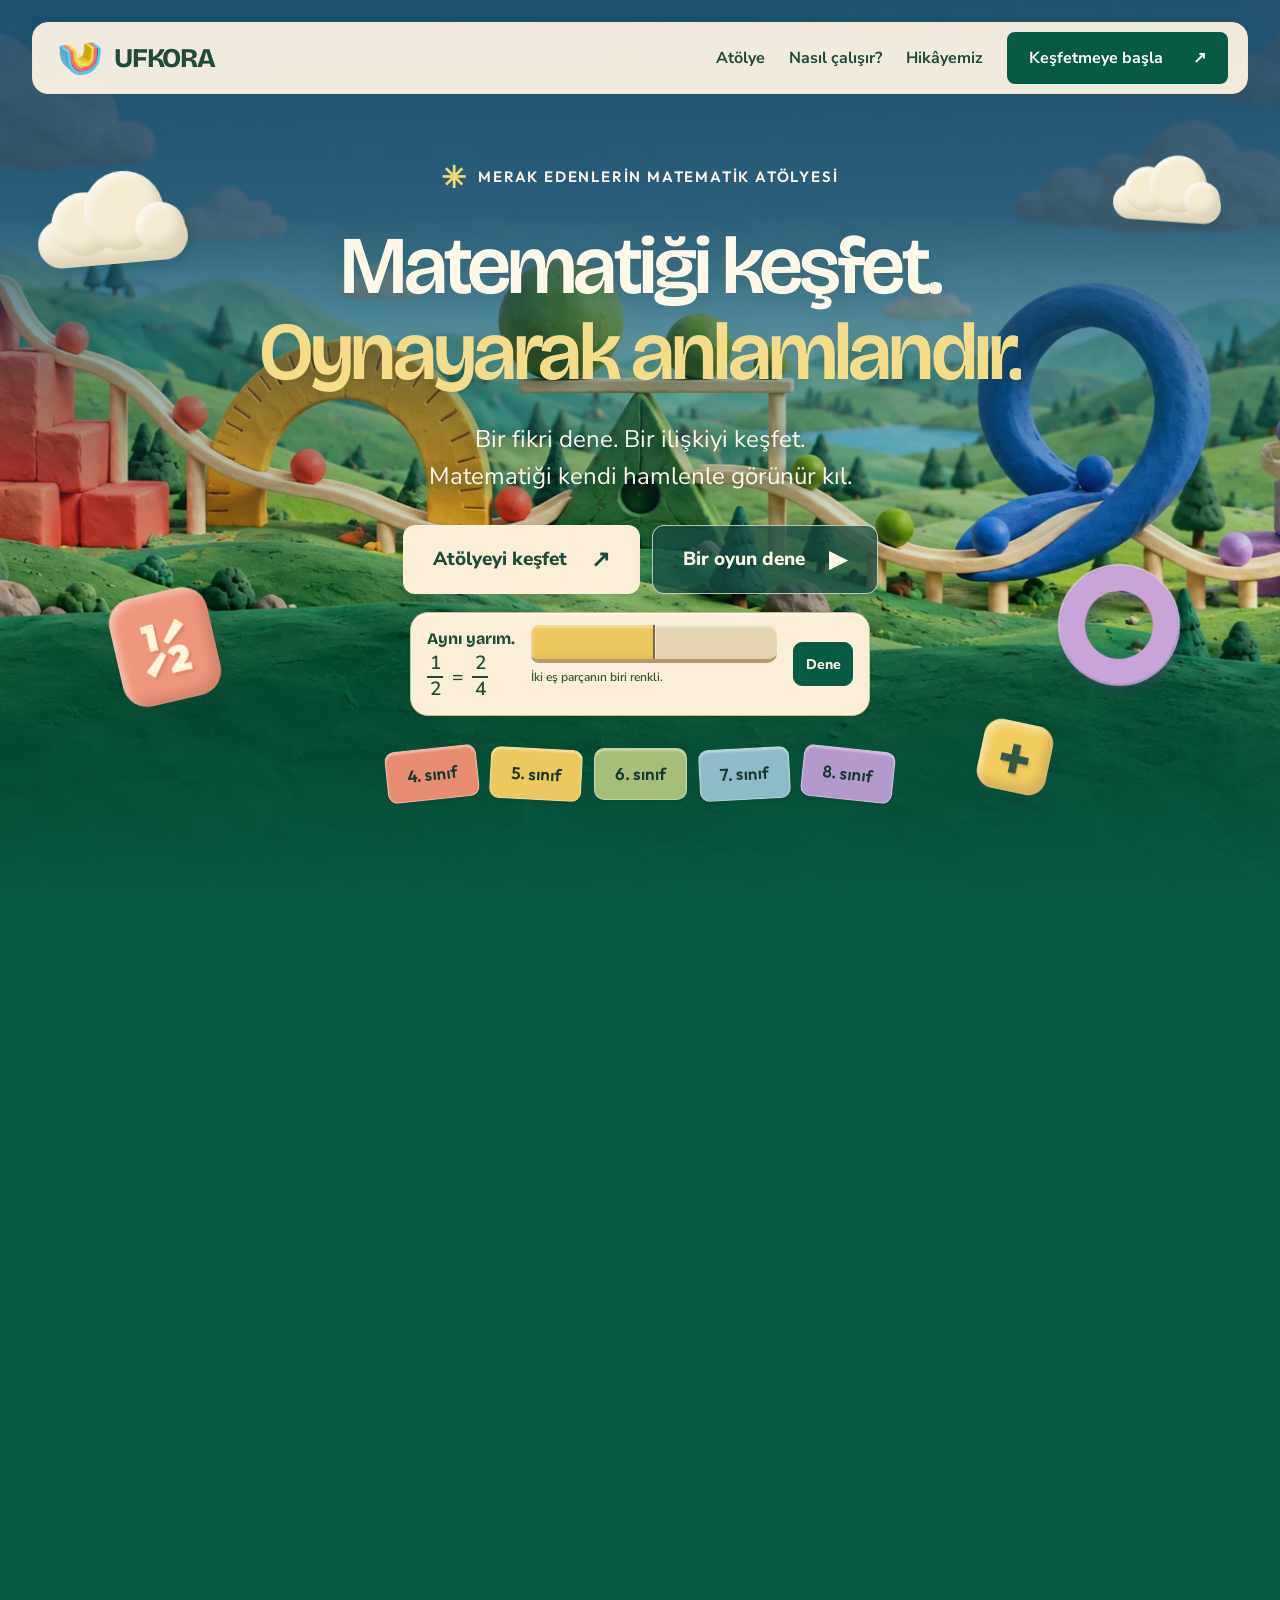
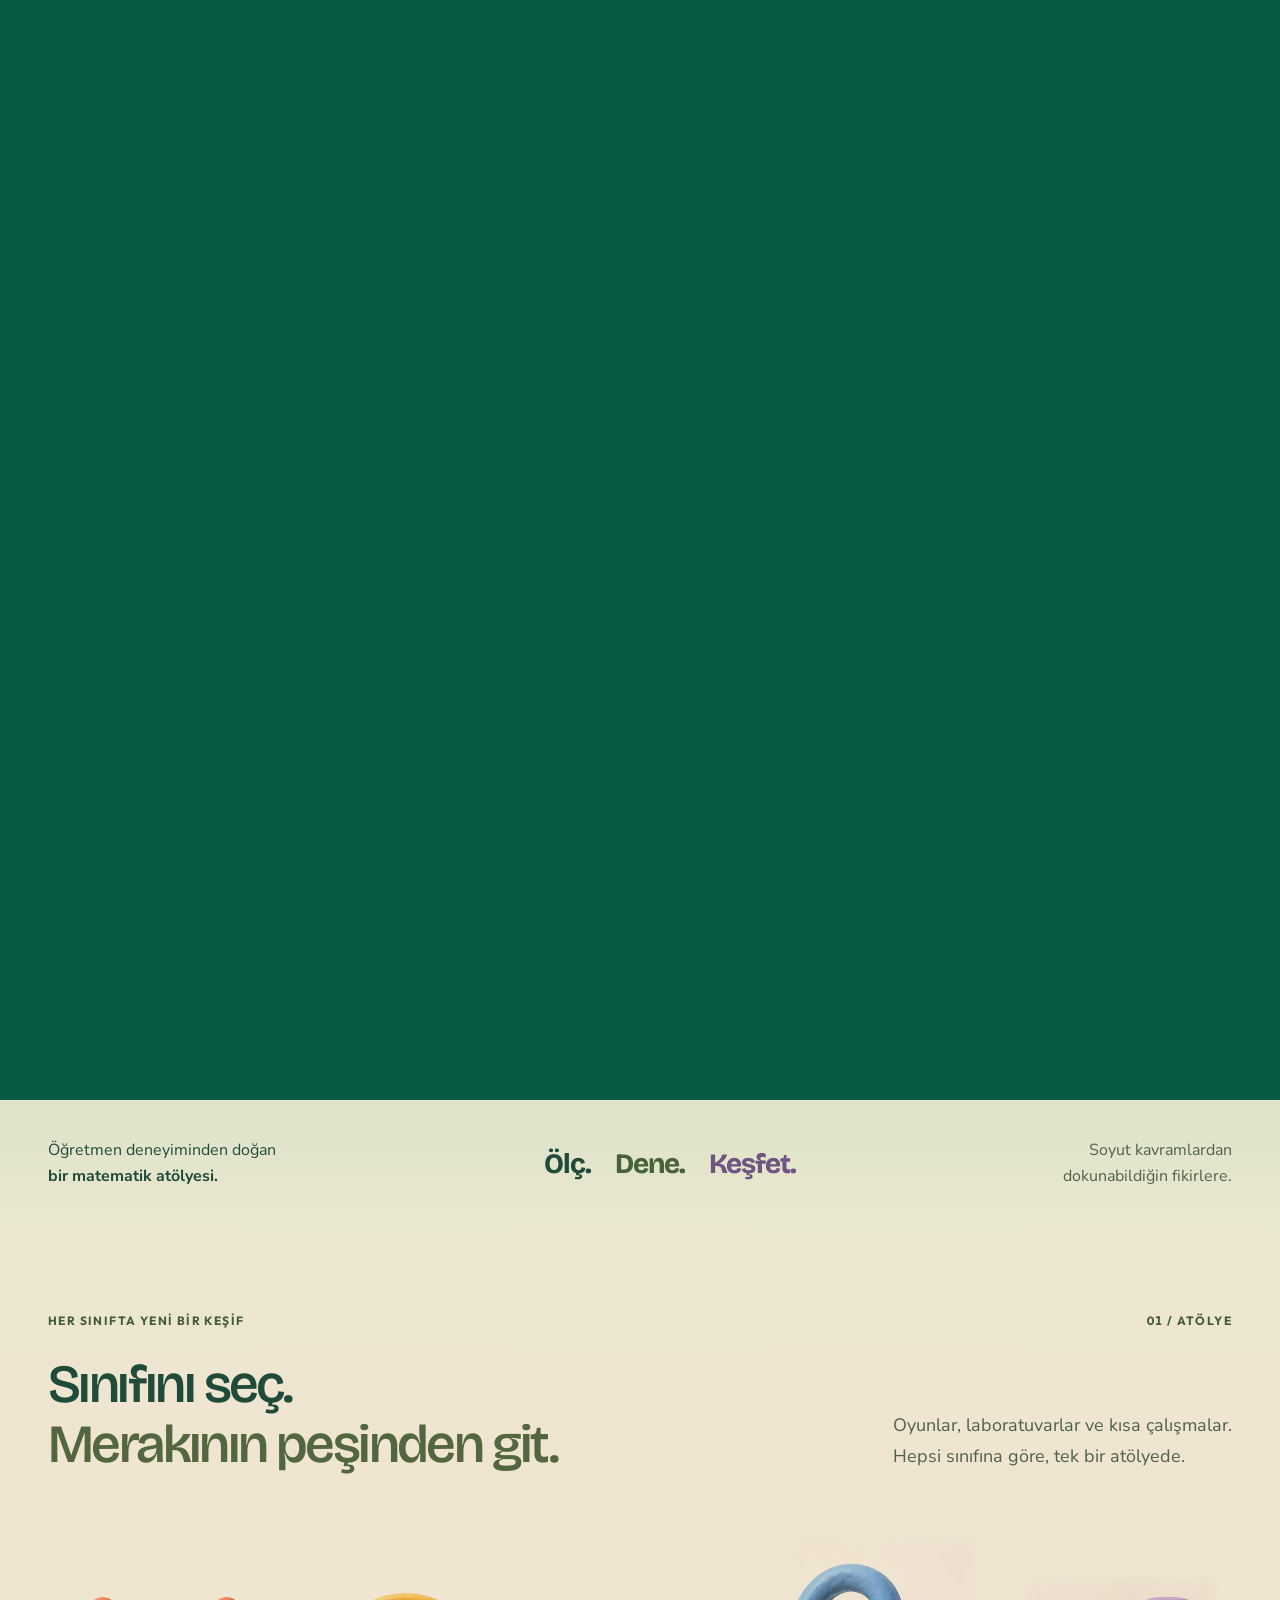
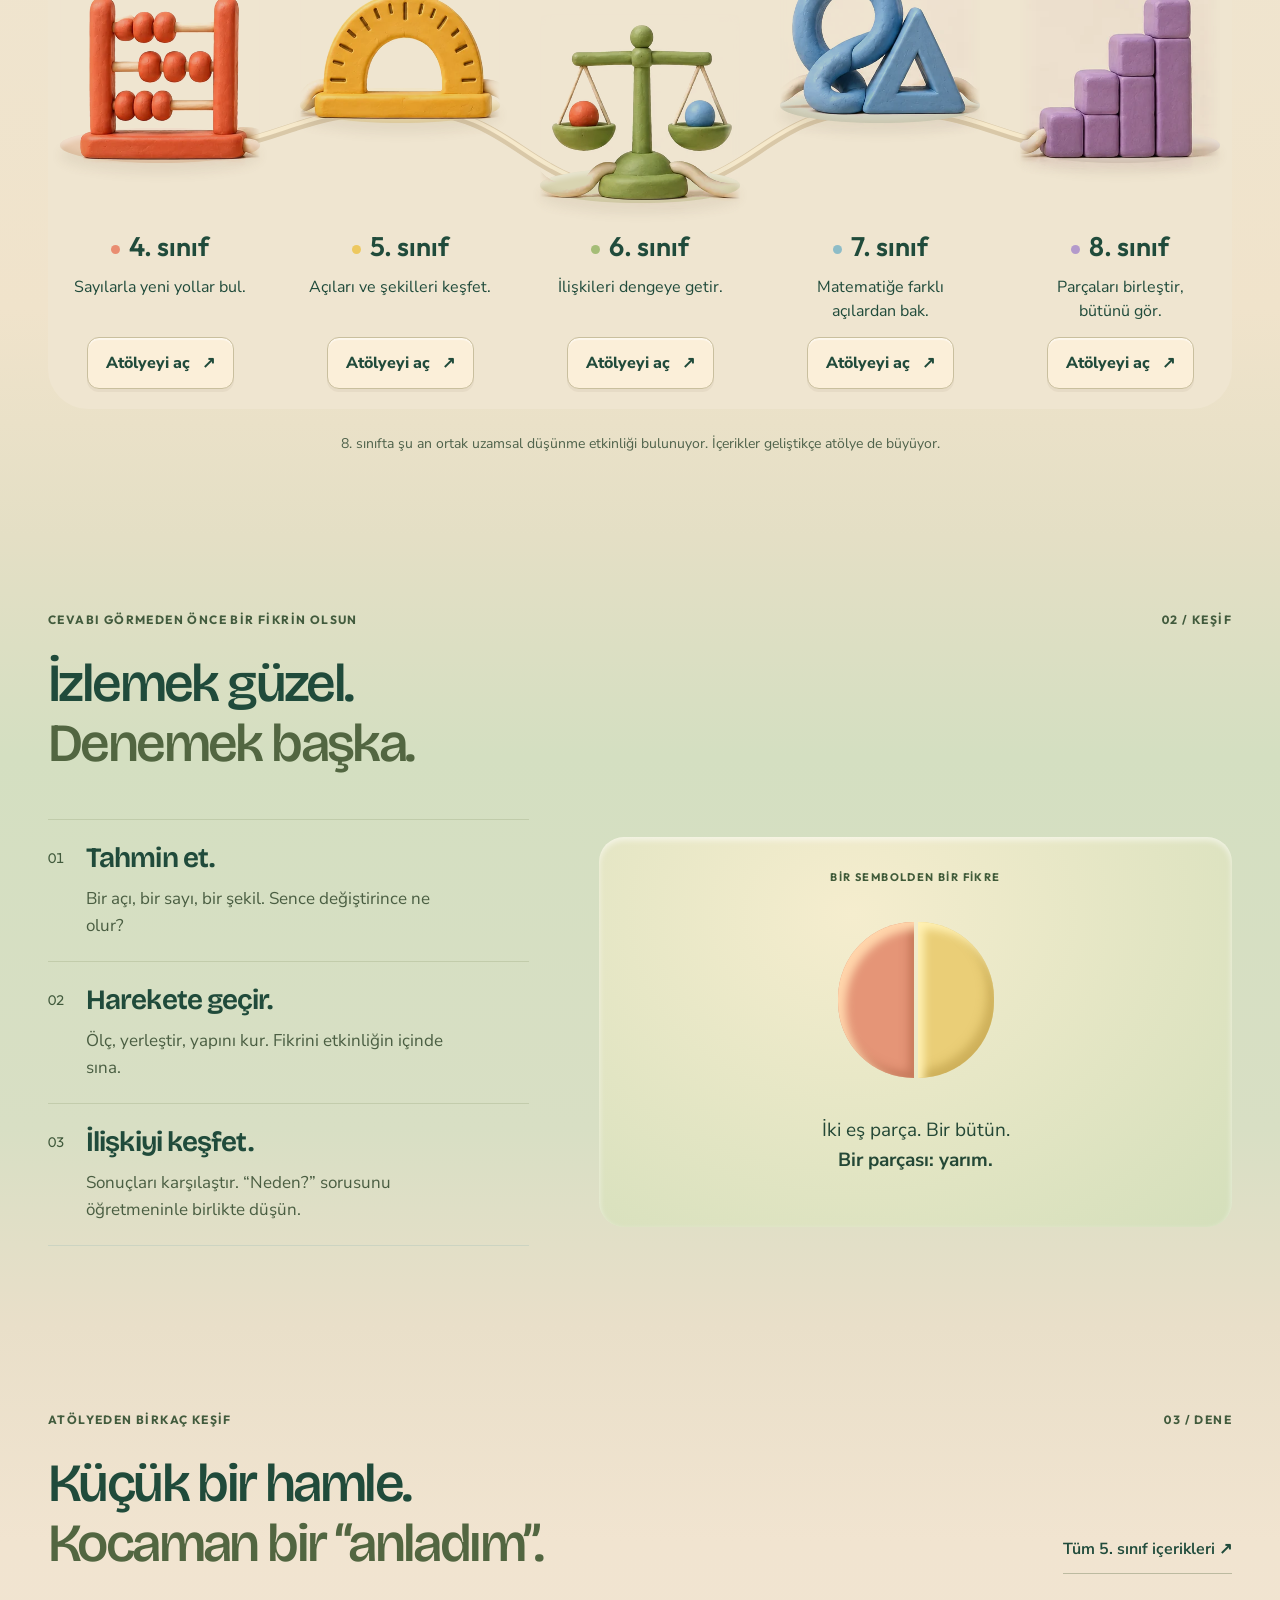
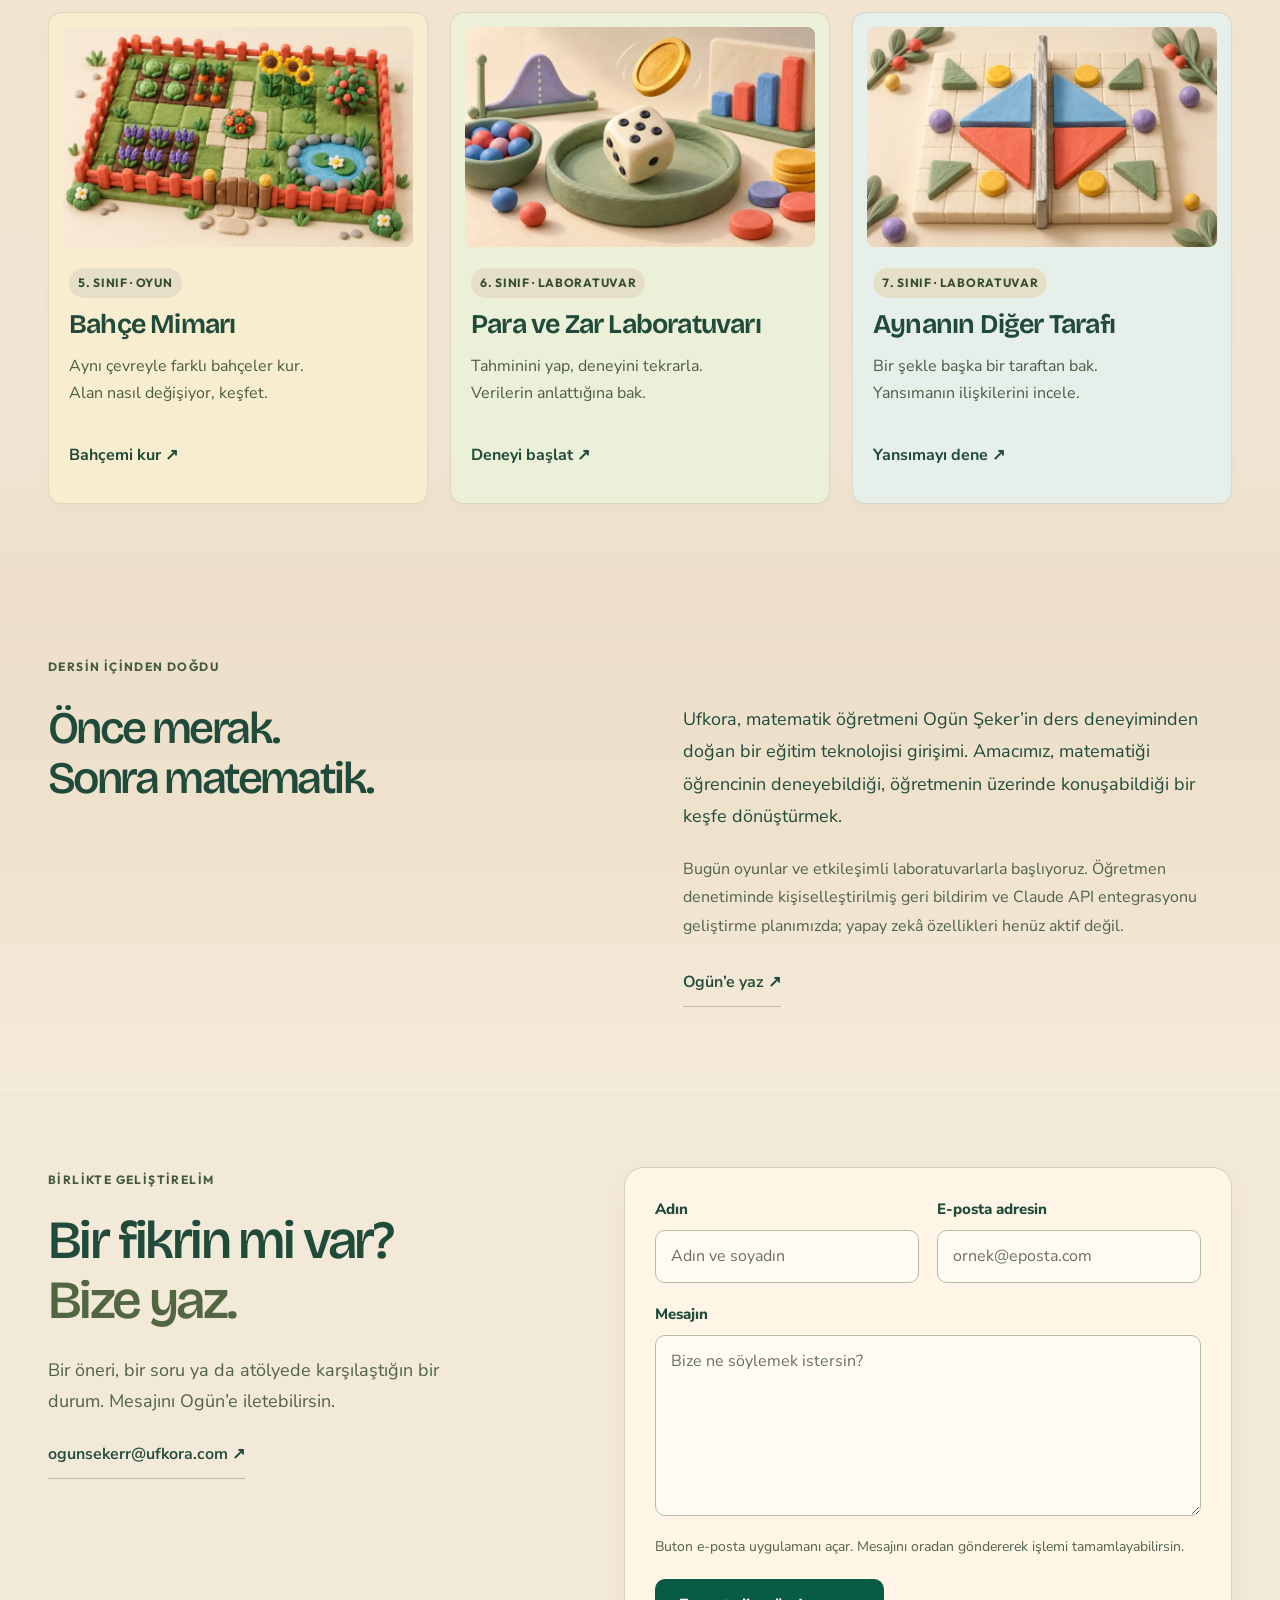
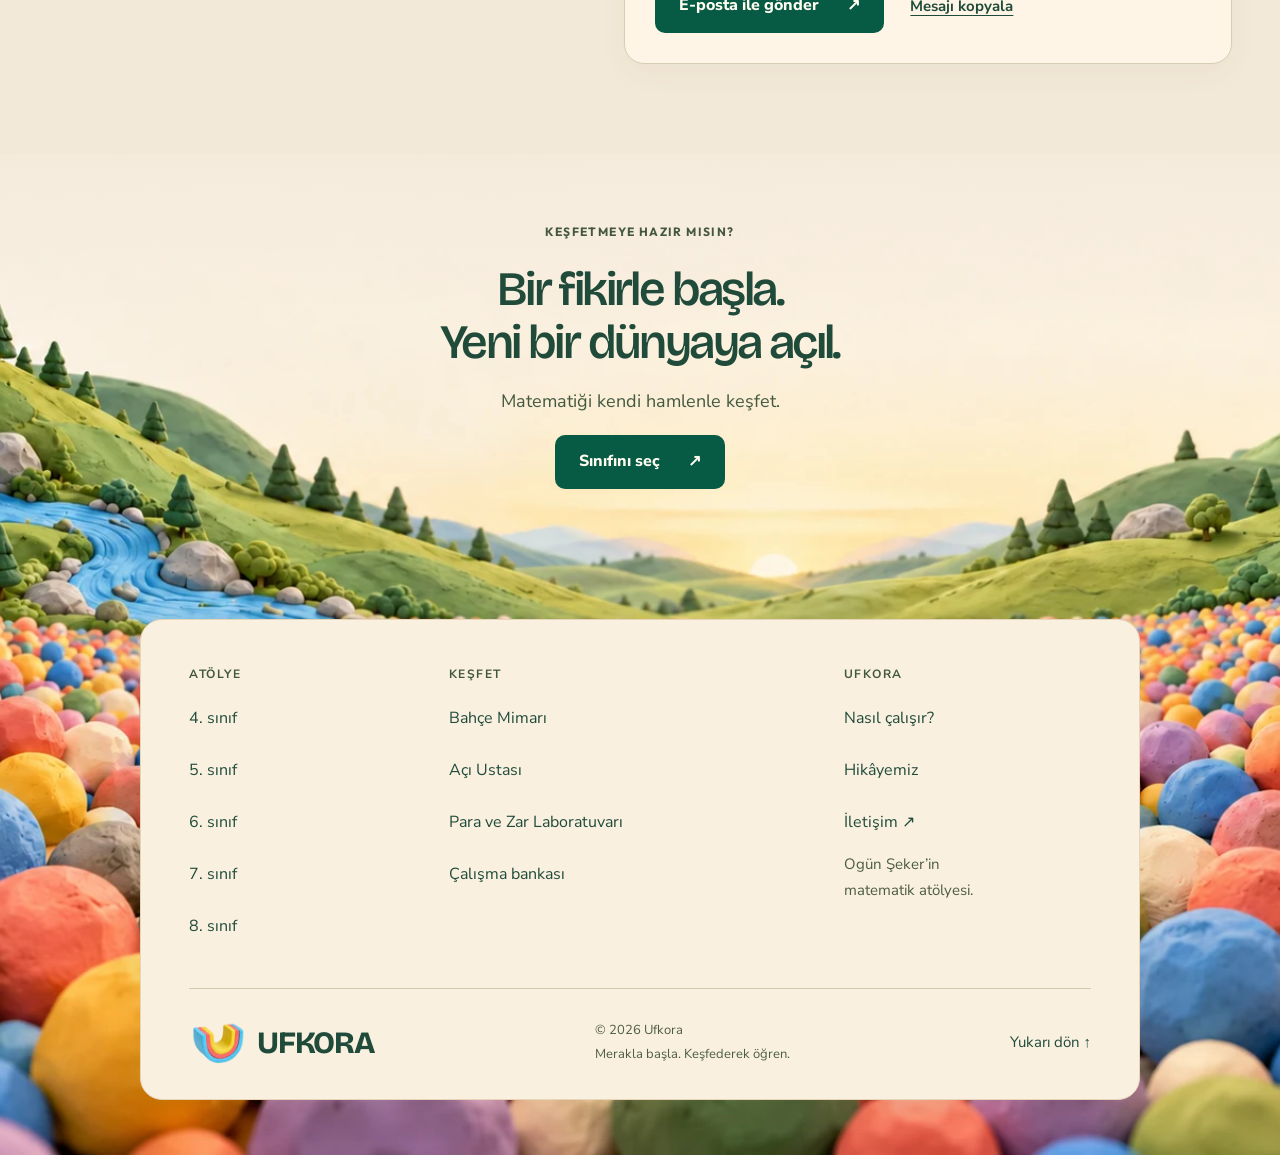
==== commit 7161c5a1: "Fix solid hexagon overlay on resting entrance hero" ====
--- a/index.html
+++ b/index.html
@@ -1,4 +1,4 @@
-<!doctype html><html lang="tr"><head><meta charset="utf-8"><meta name="viewport" content="width=device-width,initial-scale=1,viewport-fit=cover"><meta name="theme-color" content="#075d47"><title>Ufkora — Matematiğe bir de dokun</title><meta name="description" content="4–8. sınıflar için oyunlar, etkileşimli matematik laboratuvarları ve keşif etkinlikleri."><link rel="stylesheet" href="assets/site.css"><link rel="stylesheet" href="features/home/home.css?v=20261023-tabs16"><link rel="stylesheet" href="features/entrance/transition.css?v=20261022-staged8"><link rel="stylesheet" href="features/home/class-stations.css?v=20261023-clay-islands"><link rel="stylesheet" href="features/home/class-stations-mobile.css?v=20261023-t15"><link rel="stylesheet" href="features/shared/card-art.css?v=20261023-t24"><link rel="stylesheet" href="features/shared/class-world-art.css?v=20261023-clay-world"><link rel="stylesheet" href="features/home/discovery-motion.css?v=20261023-t47"><link rel="icon" type="image/png" href="/assets/ufkora-favicon.png"></head><body class="home-page"><a class="skip-link" href="#main">İçeriğe geç</a><main id="main"><div class="entrance-sequence" id="entrance-sequence"><div class="entrance-stage"><div class="hero-shell"><header class="site-header"><a class="brand" href="/" aria-label="Ufkora ana sayfa"><img class="brand-logo" src="/assets/ufkora-clay-logo.webp" alt="" width="56" height="56"><span class="brand-word">UFKORA</span></a><button class="menu-toggle" aria-expanded="false" aria-controls="main-nav">Menü <span>＋</span></button><nav id="main-nav" aria-label="Ana menü"><a href="/#atolye">Atölye</a><a href="/#nasil">Nasıl çalışır?</a><a href="/#hakkimizda">Hikâyemiz</a><a class="nav-cta" href="atolye.html?sinif=5">Keşfetmeye başla <span>↗</span></a></nav></header><section class="hero hero-immersive" aria-labelledby="hero-title">
+<!doctype html><html lang="tr"><head><meta charset="utf-8"><meta name="viewport" content="width=device-width,initial-scale=1,viewport-fit=cover"><meta name="theme-color" content="#075d47"><title>Ufkora — Matematiğe bir de dokun</title><meta name="description" content="4–8. sınıflar için oyunlar, etkileşimli matematik laboratuvarları ve keşif etkinlikleri."><link rel="stylesheet" href="assets/site.css"><link rel="stylesheet" href="features/home/home.css?v=20261023-tabs16"><link rel="stylesheet" href="features/entrance/transition.css?v=20261023-aperture"><link rel="stylesheet" href="features/home/class-stations.css?v=20261023-clay-islands"><link rel="stylesheet" href="features/home/class-stations-mobile.css?v=20261023-t15"><link rel="stylesheet" href="features/shared/card-art.css?v=20261023-t24"><link rel="stylesheet" href="features/shared/class-world-art.css?v=20261023-clay-world"><link rel="stylesheet" href="features/home/discovery-motion.css?v=20261023-t47"><link rel="icon" type="image/png" href="/assets/ufkora-favicon.png"></head><body class="home-page"><a class="skip-link" href="#main">İçeriğe geç</a><main id="main"><div class="entrance-sequence" id="entrance-sequence"><div class="entrance-stage"><div class="hero-shell"><header class="site-header"><a class="brand" href="/" aria-label="Ufkora ana sayfa"><img class="brand-logo" src="/assets/ufkora-clay-logo.webp" alt="" width="56" height="56"><span class="brand-word">UFKORA</span></a><button class="menu-toggle" aria-expanded="false" aria-controls="main-nav">Menü <span>＋</span></button><nav id="main-nav" aria-label="Ana menü"><a href="/#atolye">Atölye</a><a href="/#nasil">Nasıl çalışır?</a><a href="/#hakkimizda">Hikâyemiz</a><a class="nav-cta" href="atolye.html?sinif=5">Keşfetmeye başla <span>↗</span></a></nav></header><section class="hero hero-immersive" aria-labelledby="hero-title">
 <div class="hero-scene" aria-hidden="true"><img src="assets/clay-hero.webp" alt="" fetchpriority="high" width="1672" height="941"></div>
 <div class="scene-ornaments" aria-hidden="true"><div class="clay-cloud cloud-left"><i></i><i></i><i></i></div><div class="clay-cloud cloud-right"><i></i><i></i><i></i></div><span class="clay-fraction">½</span><span class="clay-ring"></span><span class="clay-plus">+</span></div><div class="hero-copy wrap">
 <p class="hero-kicker"><span aria-hidden="true">✳</span> MERAK EDENLERİN MATEMATİK ATÖLYESİ</p>
@@ -39,4 +39,4 @@
 <section class="featured wrap"><div class="section-top"><span class="eyebrow">ATÖLYEDEN BİRKAÇ KEŞİF</span><span class="tiny">03 / DENE</span></div><div class="section-head"><h2>Küçük bir hamle.<br><em>Kocaman bir “anladım”.</em></h2><a class="text-link" href="atolye.html?sinif=5">Tüm 5. sınıf içerikleri ↗</a></div><div class="feature-cards"><a class="feature yellow" href="oyun-atolyesi/bahce.html"><div class="feature-visual garden"><img src="assets/activities/bahce.webp" alt="" loading="lazy" width="768" height="512"></div><span class="pill">5. SINIF · OYUN</span><h3>Bahçe Mimarı</h3><p>Aynı çevreyle farklı bahçeler kur.<br>Alan nasıl değişiyor, keşfet.</p><b>Bahçemi kur ↗</b></a><a class="feature green" href="etkinlikler/olasilik-laboratuvari.html"><div class="feature-visual chance"><img src="assets/activities/olasilik.webp" alt="" loading="lazy" width="768" height="512"></div><span class="pill">6. SINIF · LABORATUVAR</span><h3>Para ve Zar Laboratuvarı</h3><p>Tahminini yap, deneyini tekrarla.<br>Verilerin anlattığına bak.</p><b>Deneyi başlat ↗</b></a><a class="feature blue" href="etkinlikler/yansima.html"><div class="feature-visual mirror"><img src="assets/activities/yansima.webp" alt="" loading="lazy" width="768" height="512"></div><span class="pill">7. SINIF · LABORATUVAR</span><h3>Aynanın Diğer Tarafı</h3><p>Bir şekle başka bir taraftan bak.<br>Yansımanın ilişkilerini incele.</p><b>Yansımayı dene ↗</b></a></div></section>
 <section class="story wrap" id="hakkimizda"><span class="eyebrow">DERSİN İÇİNDEN DOĞDU</span><div><h2>Önce merak.<br>Sonra matematik.</h2><div><p>Ufkora, matematik öğretmeni Ogün Şeker’in ders deneyiminden doğan bir eğitim teknolojisi girişimi. Amacımız, matematiği öğrencinin deneyebildiği, öğretmenin üzerinde konuşabildiği bir keşfe dönüştürmek.</p><p class="muted">Bugün oyunlar ve etkileşimli laboratuvarlarla başlıyoruz. Öğretmen denetiminde kişiselleştirilmiş geri bildirim ve Claude API entegrasyonu geliştirme planımızda; yapay zekâ özellikleri henüz aktif değil.</p><a class="text-link" href="#iletisim">Ogün’e yaz ↗</a></div></div></section>
 <section class="contact-section wrap" id="iletisim" aria-labelledby="contact-title"><div class="contact-copy"><span class="eyebrow">BİRLİKTE GELİŞTİRELİM</span><h2 id="contact-title">Bir fikrin mi var?<br><em>Bize yaz.</em></h2><p>Bir öneri, bir soru ya da atölyede karşılaştığın bir durum. Mesajını Ogün’e iletebilirsin.</p><a class="text-link" href="mailto:ogunsekerr@ufkora.com">ogunsekerr@ufkora.com ↗</a></div><form id="contact-form" class="contact-form" aria-label="İletişim formu"><div class="contact-honey" aria-hidden="true"><label>Web sitesi<input name="website" type="text" tabindex="-1" autocomplete="off"></label></div><div class="contact-fields"><label for="contact-name">Adın<input id="contact-name" name="name" autocomplete="name" required maxlength="100" placeholder="Adın ve soyadın"></label><label for="contact-email">E-posta adresin<input id="contact-email" name="email" type="email" autocomplete="email" required maxlength="200" placeholder="ornek@eposta.com"></label></div><label for="contact-message">Mesajın<textarea id="contact-message" name="message" required minlength="10" maxlength="3000" rows="6" placeholder="Bize ne söylemek istersin?" aria-describedby="contact-help"></textarea></label><p id="contact-help" class="contact-help">Buton e-posta uygulamanı açar. Mesajını oradan göndererek işlemi tamamlayabilirsin.</p><div class="contact-actions"><button class="btn forest" type="submit">E-posta ile gönder <span aria-hidden="true">↗</span></button><button class="contact-copy-button" type="button" id="copy-message">Mesajı kopyala</button></div><p id="contact-status" role="status" aria-live="polite"></p><noscript>Mesajını doğrudan <a href="mailto:ogunsekerr@ufkora.com">ogunsekerr@ufkora.com</a> adresine gönderebilirsin.</noscript></form></section>
-<section class="closing-landscape" aria-labelledby="closing-title"><div class="closing-invite"><span class="eyebrow">KEŞFETMEYE HAZIR MISIN?</span><h2 id="closing-title">Bir fikirle başla.<br>Yeni bir dünyaya açıl.</h2><p>Matematiği kendi hamlenle keşfet.</p><a class="btn forest" href="#atolye">Sınıfını seç <span>↗</span></a></div><footer class="footer-panel"><div class="footer-columns"><div><span class="footer-heading">ATÖLYE</span><a href="atolye.html?sinif=4">4. sınıf</a><a href="atolye.html?sinif=5">5. sınıf</a><a href="atolye.html?sinif=6">6. sınıf</a><a href="atolye.html?sinif=7">7. sınıf</a><a href="atolye.html?sinif=8">8. sınıf</a></div><div><span class="footer-heading">KEŞFET</span><a href="oyun-atolyesi/bahce.html">Bahçe Mimarı</a><a href="etkinlikler/aci-ustasi.html">Açı Ustası</a><a href="etkinlikler/olasilik-laboratuvari.html">Para ve Zar Laboratuvarı</a><a href="oyun-atolyesi/etkinlikler.html">Çalışma bankası</a></div><div><span class="footer-heading">UFKORA</span><a href="#nasil">Nasıl çalışır?</a><a href="#hakkimizda">Hikâyemiz</a><a href="#iletisim">İletişim ↗</a><p>Ogün Şeker’in<br>matematik atölyesi.</p></div></div><div class="footer-bottom"><a class="brand" href="/"><img class="brand-logo" src="/assets/ufkora-clay-logo.webp" alt="" width="56" height="56"><span class="brand-word">UFKORA</span></a><span>© 2026 Ufkora<br>Merakla başla. Keşfederek öğren.</span><a href="#main">Yukarı dön ↑</a></div></footer></section></main><script src="catalog.js?v=20261023-t27"></script><script src="features/shared/clay-motifs.js?v=20261022-crisp7"></script><script src="features/home/workshop-preview.js?v=20261023-t47"></script><script src="features/home/discovery-motion.js?v=20261023-t47"></script><script src="features/entrance/transition.js?v=20261022-staged8"></script><script src="assets/site.js"></script><script src="assets/contact.js"></script></body></html>+<section class="closing-landscape" aria-labelledby="closing-title"><div class="closing-invite"><span class="eyebrow">KEŞFETMEYE HAZIR MISIN?</span><h2 id="closing-title">Bir fikirle başla.<br>Yeni bir dünyaya açıl.</h2><p>Matematiği kendi hamlenle keşfet.</p><a class="btn forest" href="#atolye">Sınıfını seç <span>↗</span></a></div><footer class="footer-panel"><div class="footer-columns"><div><span class="footer-heading">ATÖLYE</span><a href="atolye.html?sinif=4">4. sınıf</a><a href="atolye.html?sinif=5">5. sınıf</a><a href="atolye.html?sinif=6">6. sınıf</a><a href="atolye.html?sinif=7">7. sınıf</a><a href="atolye.html?sinif=8">8. sınıf</a></div><div><span class="footer-heading">KEŞFET</span><a href="oyun-atolyesi/bahce.html">Bahçe Mimarı</a><a href="etkinlikler/aci-ustasi.html">Açı Ustası</a><a href="etkinlikler/olasilik-laboratuvari.html">Para ve Zar Laboratuvarı</a><a href="oyun-atolyesi/etkinlikler.html">Çalışma bankası</a></div><div><span class="footer-heading">UFKORA</span><a href="#nasil">Nasıl çalışır?</a><a href="#hakkimizda">Hikâyemiz</a><a href="#iletisim">İletişim ↗</a><p>Ogün Şeker’in<br>matematik atölyesi.</p></div></div><div class="footer-bottom"><a class="brand" href="/"><img class="brand-logo" src="/assets/ufkora-clay-logo.webp" alt="" width="56" height="56"><span class="brand-word">UFKORA</span></a><span>© 2026 Ufkora<br>Merakla başla. Keşfederek öğren.</span><a href="#main">Yukarı dön ↑</a></div></footer></section></main><script src="catalog.js?v=20261023-t27"></script><script src="features/shared/clay-motifs.js?v=20261022-crisp7"></script><script src="features/home/workshop-preview.js?v=20261023-t47"></script><script src="features/home/discovery-motion.js?v=20261023-t47"></script><script src="features/entrance/transition.js?v=20261023-aperture"></script><script src="assets/site.js"></script><script src="assets/contact.js"></script></body></html>
--- a/features/entrance/transition.css
+++ b/features/entrance/transition.css
@@ -1,6 +1,6 @@
 /* Door approach and workshop arrival are separate scroll phases. */
 .entrance-motion .entrance-sequence{height:300svh}
-.entrance-motion .portal-section{clip-path:var(--gateway-aperture,polygon(50% 50%,50% 50%,50% 50%));will-change:clip-path;opacity:1}
+.entrance-motion .portal-section{clip-path:var(--gateway-aperture,polygon(50% 50%,50% 50%,50% 50%));will-change:clip-path;opacity:var(--aperture-opacity,0)}
 .entrance-motion .portal-perspective{transform:translate3d(0,var(--panel-y,130px),0) rotateX(var(--panel-angle,6deg));opacity:var(--panel-opacity,0);will-change:transform,opacity;transform-origin:center center}
 .entrance-motion .clay-gateway,.entrance-lite .clay-gateway{inset:0;left:0;top:0;width:100%;height:100%;transform:none;opacity:var(--gateway-opacity,0);will-change:opacity;filter:none}
 .entrance-motion .clay-gateway svg{display:block;width:100%;height:100%;overflow:hidden;transform:none}
